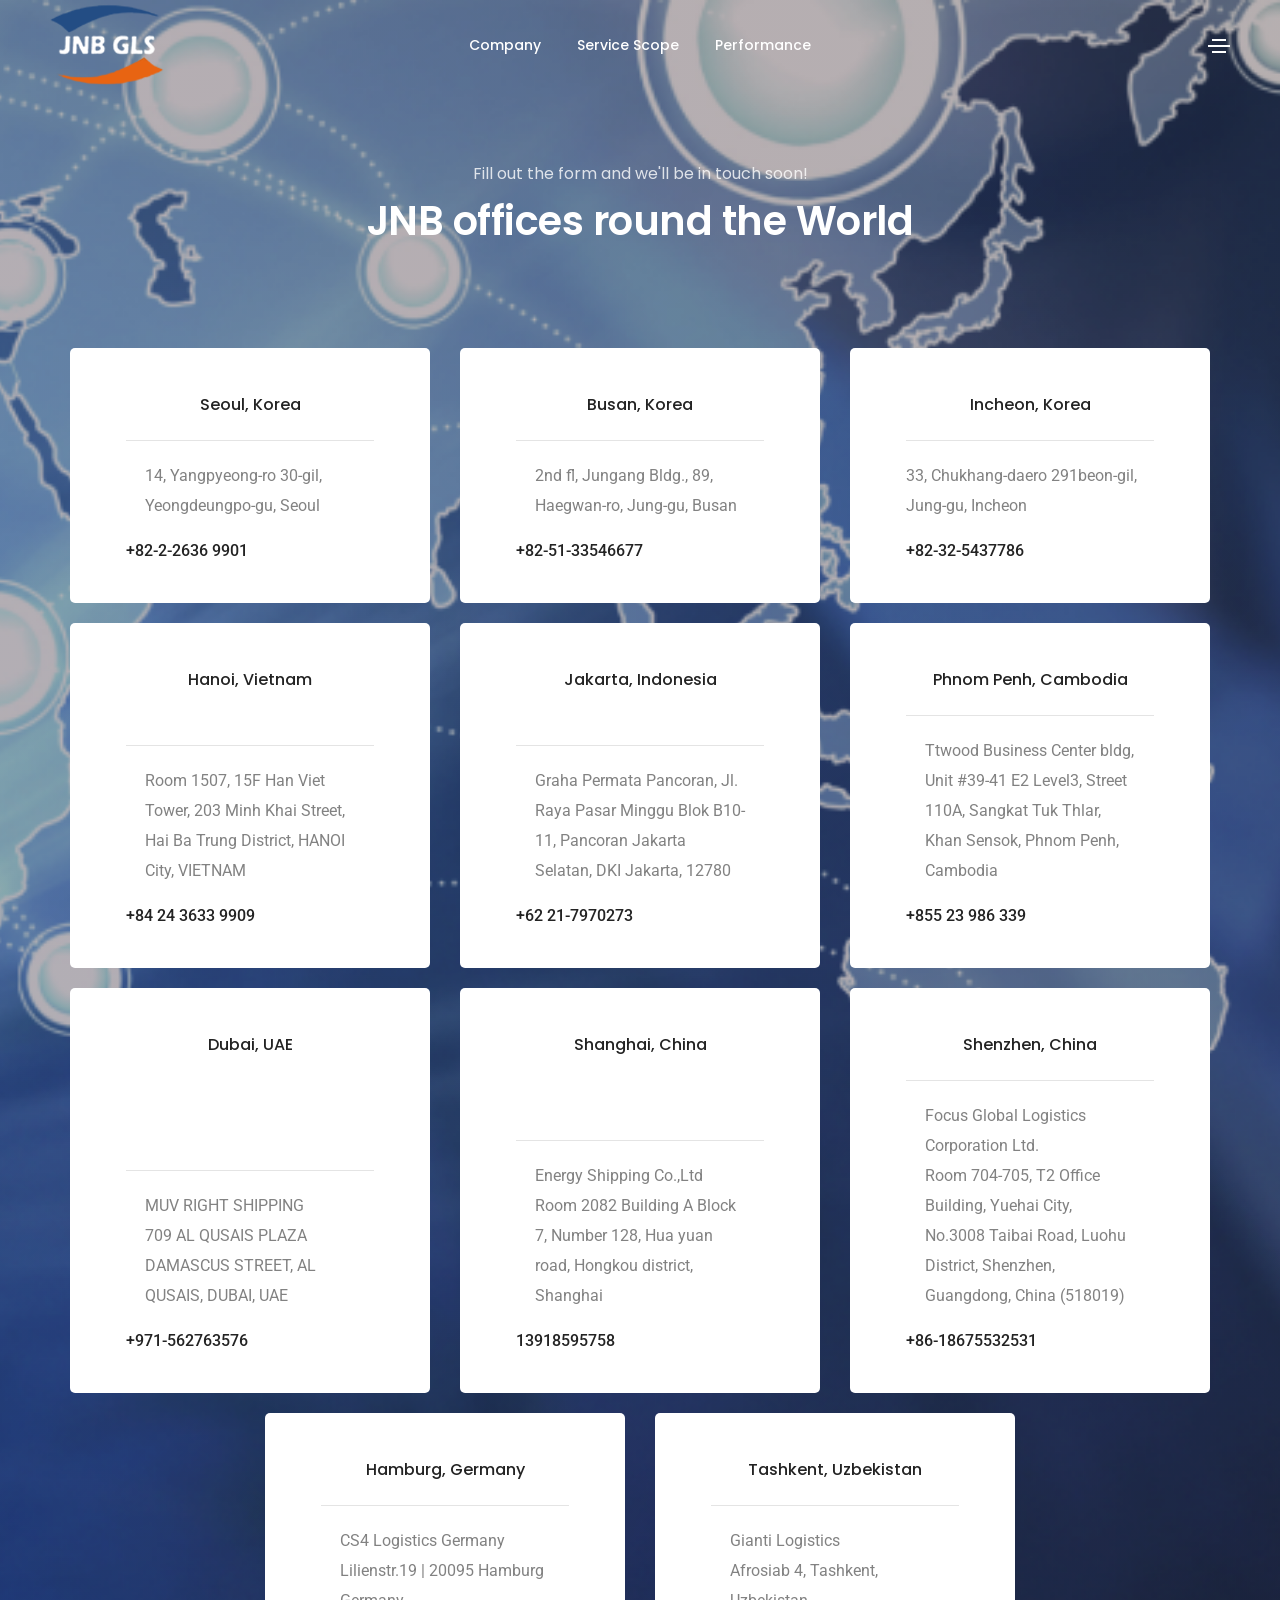
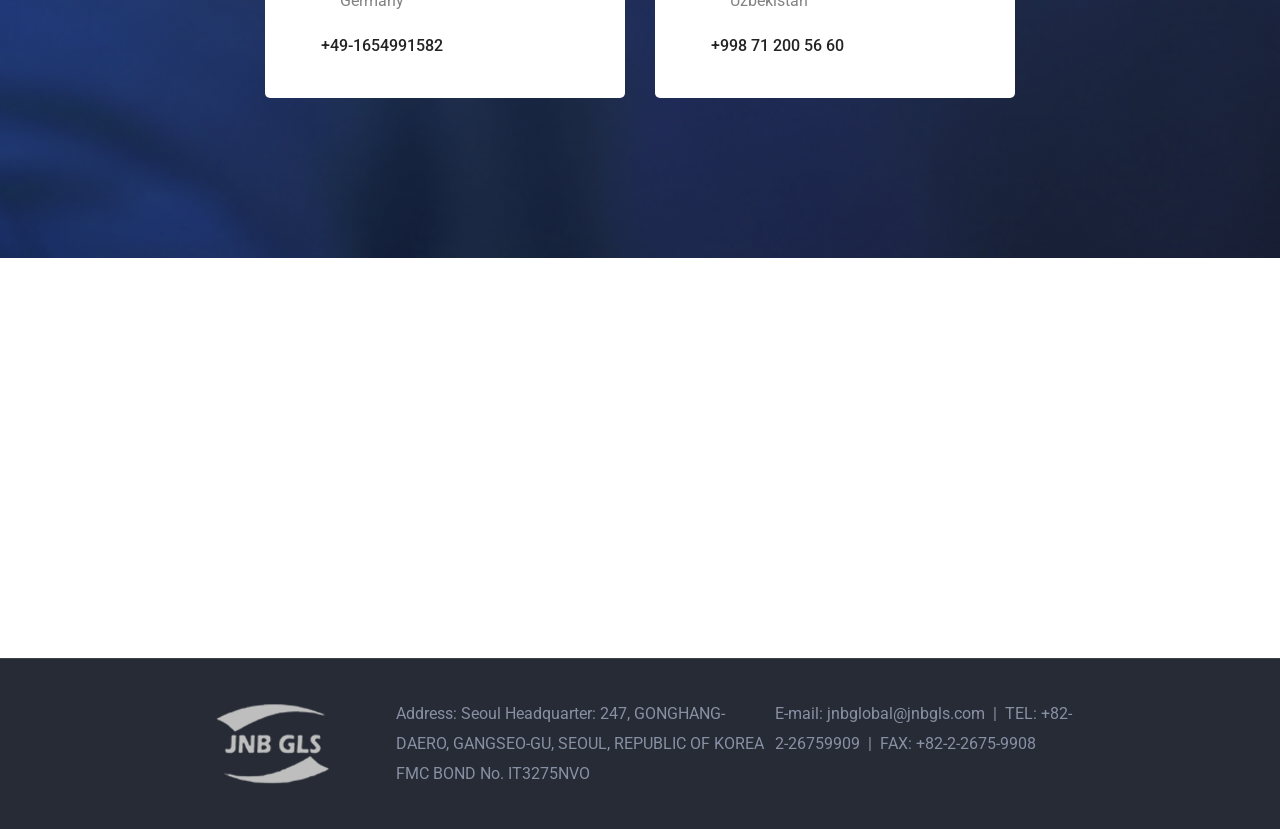
==== intro/network/index.html @ 0826f9d1 "Initial static site - JSP to HTML conversion" ====
<!DOCTYPE html>
<html lang="en">
<head>
<meta charset="utf-8" />
<meta http-equiv="X-UA-Compatible" content="IE=edge">
<meta name="viewport" content="width=device-width,initial-scale=1.0" />
<meta name="description" content="JNB Logistics global network - offices in Korea, Vietnam, Indonesia, Cambodia, UAE, China, Germany, Uzbekistan." />
<title>Network | JNB Logistics</title>
<link rel="stylesheet" type="text/css" href="/template/css/font-icons.min.css">
<link rel="stylesheet" type="text/css" href="/template/css/theme-vendors.min.css">
<link rel="stylesheet" type="text/css" href="/template/css/style.css">
<link rel="stylesheet" type="text/css" href="/template/css/responsive.css">
<link rel="stylesheet" href="https://fonts.googleapis.com/css2?family=Material+Symbols+Outlined:opsz,wght,FILL,GRAD@20..48,100..700,0..1,-50..200">
<link rel="stylesheet" type="text/css" href="/css/custom.css">
<style>
/* 같은 행 카드 높이 통일 */
.fancy-box-item { display:flex !important; flex-direction:column; }
.fancy-box-item .feature-box { flex:1; display:flex !important; flex-direction:column; }
.fancy-box-item .feature-box p { flex:1; }
</style>
</head>
<body data-mobile-nav-style="classic">

<!-- ===== HEADER ===== -->
<header id="header">
    <nav class="navbar navbar-expand-lg navbar-dark bg-transparent header-light fixed-top navbar-boxed header-reverse-scroll">
        <div class="container-fluid nav-header-container">
            <div class="col-auto col-sm-6 col-lg-2 me-auto ps-lg-0">
                <a class="navbar-brand" href="/">
                    <img src="/template/images/header_logo.png" class="default-logo" alt="JNB Logistics">
                    <img src="/template/images/header_logo.png" class="alt-logo" alt="JNB Logistics">
                    <img src="/template/images/header_logo.png" class="mobile-logo" alt="JNB Logistics">
                </a>
            </div>
            <div class="col-auto col-lg-8 menu-order px-lg-0">
                <button class="navbar-toggler float-end" type="button" data-bs-toggle="collapse" data-bs-target="#navbarNav" aria-controls="navbarNav" aria-label="Toggle navigation">
                    <span class="navbar-toggler-line"></span>
                    <span class="navbar-toggler-line"></span>
                    <span class="navbar-toggler-line"></span>
                    <span class="navbar-toggler-line"></span>
                </button>
                <div class="collapse navbar-collapse justify-content-center" id="navbarNav">
                    <ul class="navbar-nav alt-font">
                        <li class="nav-item dropdown simple-dropdown">
                            <a href="/intro/" class="nav-link">Company</a>
                            <i class="fa fa-angle-down dropdown-toggle" data-bs-toggle="dropdown" aria-hidden="true"></i>
                            <ul class="dropdown-menu border-radius-25px" role="menu">
                                <li class="dropdown"><a href="/intro/">About us<i class="fas fa-angle-right dropdown-toggle"></i></a></li>
                                <li class="dropdown"><a href="/intro/network/">Network<i class="fas fa-angle-right dropdown-toggle"></i></a></li>
                            </ul>
                        </li>
                        <li class="nav-item dropdown simple-dropdown">
                            <a href="/service/" class="nav-link">Service Scope</a>
                        </li>
                        <li class="nav-item dropdown simple-dropdown">
                            <a href="/performance/" class="nav-link">Performance</a>
                        </li>
                    </ul>
                </div>
            </div>
            <div class="col-auto col-lg-2 text-end pe-0 font-size-0">
                <div class="header-push-button d-none d-lg-inline-block hidden-xs">
                    <a href="javascript:void(0);" class="push-button"><span></span><span></span><span></span><span></span></a>
                </div>
            </div>
        </div>
    </nav>
</header>
<!-- ===== END HEADER ===== -->

<!-- start section -->
<section class="bg-extra-dark-gray fancy-box-background big-section cover-background" style="background:url('/img/sub_visual_회사소개.png') no-repeat center center;">
    <div class="opacity-very-light opacity-0-half z-index-minus-1 bg-gradient-sky-blue-pink"></div>
    <div class="container">
        <div class="row justify-content-center">
            <div class="col-12 col-lg-7 col-md-9 text-center margin-5-half-rem-bottom sm-margin-3-half-rem-bottom">
                <span class="alt-font text-extra-medium text-white opacity-8 margin-10px-bottom d-block">Fill out the form and we'll be in touch soon!</span>
                <h4 class="alt-font text-white font-weight-600">JNB offices round the World</h4>
            </div>
        </div>
        <div class="row align-items-stretch justify-content-center">

            <!-- Seoul -->
            <div class="col-12 col-lg-4 col-md-6 col-sm-8 fancy-box-item md-margin-30px-bottom xs-margin-15px-bottom">
                <div class="feature-box feature-box-left-icon-middle padding-4-rem-lr padding-3-rem-tb bg-white border-radius-5px overflow-hidden lg-padding-3-rem-lr">
                    <div class="feature-box-content">
                        <span class="alt-font d-block font-weight-500 text-extra-dark-gray">Seoul, Korea</span>
                    </div>
                    <div class="bg-medium-gray margin-20px-tb w-100 h-1px"></div>
                    <p class="margin-10px-bottom w-85 lg-w-100 sm-w-75 xs-w-85">14, Yangpyeong-ro 30-gil, Yeongdeungpo-gu, Seoul</p>
                    <span class="d-block font-weight-500 margin-10px-top text-extra-dark-gray line-height-20px w-100">+82-2-2636 9901</span>
                </div>
            </div>

            <!-- Busan -->
            <div class="col-12 col-lg-4 col-md-6 col-sm-8 fancy-box-item md-margin-30px-bottom xs-margin-15px-bottom">
                <div class="feature-box feature-box-left-icon-middle padding-4-rem-lr padding-3-rem-tb bg-white border-radius-5px overflow-hidden lg-padding-3-rem-lr">
                    <div class="feature-box-content">
                        <span class="alt-font d-block font-weight-500 text-extra-dark-gray">Busan, Korea</span>
                    </div>
                    <div class="bg-medium-gray margin-20px-tb w-100 h-1px"></div>
                    <p class="margin-10px-bottom w-85 lg-w-100 sm-w-75 xs-w-85">2nd fl, Jungang Bldg., 89, Haegwan-ro, Jung-gu, Busan</p>
                    <span class="d-block font-weight-500 margin-10px-top text-extra-dark-gray line-height-20px w-100">+82-51-33546677</span>
                </div>
            </div>

            <!-- Incheon -->
            <div class="col-12 col-lg-4 col-md-6 col-sm-8 fancy-box-item md-margin-30px-bottom xs-margin-15px-bottom">
                <div class="feature-box feature-box-left-icon-middle padding-4-rem-lr padding-3-rem-tb bg-white border-radius-5px overflow-hidden lg-padding-3-rem-lr">
                    <div class="feature-box-content">
                        <span class="alt-font d-block font-weight-500 text-extra-dark-gray">Incheon, Korea</span>
                    </div>
                    <div class="bg-medium-gray margin-20px-tb w-100 h-1px"></div>
                    <p class="margin-10px-bottom w-100 lg-w-100 sm-w-75 xs-w-85">33, Chukhang-daero 291beon-gil, Jung-gu, Incheon</p>
                    <span class="d-block font-weight-500 margin-10px-top text-extra-dark-gray line-height-20px w-100">+82-32-5437786</span>
                </div>
            </div>

            <!-- Hanoi -->
            <div class="col-12 col-lg-4 col-md-6 col-sm-8 fancy-box-item md-margin-30px-bottom xs-margin-15px-bottom">
                <div class="feature-box feature-box-left-icon-middle padding-4-rem-lr padding-3-rem-tb bg-white border-radius-5px overflow-hidden lg-padding-3-rem-lr margin-20px-top">
                    <div class="feature-box-content">
                        <span class="alt-font d-block font-weight-500 text-extra-dark-gray">Hanoi, Vietnam</span>
                    </div>
                    <div class="bg-medium-gray margin-20px-tb w-100 h-1px"></div>
                    <p class="margin-10px-bottom w-85 lg-w-100 sm-w-75 xs-w-85">Room 1507, 15F Han Viet Tower, 203 Minh Khai Street, Hai Ba Trung District, HANOI City, VIETNAM</p>
                    <span class="d-block font-weight-500 margin-10px-top text-extra-dark-gray line-height-20px w-100">+84 24 3633 9909</span>
                </div>
            </div>

            <!-- Jakarta -->
            <div class="col-12 col-lg-4 col-md-6 col-sm-8 fancy-box-item md-margin-30px-bottom xs-margin-15px-bottom">
                <div class="feature-box feature-box-left-icon-middle padding-4-rem-lr padding-3-rem-tb bg-white border-radius-5px overflow-hidden lg-padding-3-rem-lr margin-20px-top">
                    <div class="feature-box-content">
                        <span class="alt-font d-block font-weight-500 text-extra-dark-gray">Jakarta, Indonesia</span>
                    </div>
                    <div class="bg-medium-gray margin-20px-tb w-100 h-1px"></div>
                    <p class="margin-10px-bottom w-85 lg-w-100 sm-w-75 xs-w-85">Graha Permata Pancoran, Jl. Raya Pasar Minggu Blok B10-11, Pancoran Jakarta Selatan, DKI Jakarta, 12780</p>
                    <span class="d-block font-weight-500 margin-10px-top text-extra-dark-gray line-height-20px w-100">+62 21-7970273</span>
                </div>
            </div>

            <!-- Phnom Penh -->
            <div class="col-12 col-lg-4 col-md-6 col-sm-8 fancy-box-item md-margin-30px-bottom xs-margin-15px-bottom">
                <div class="feature-box feature-box-left-icon-middle padding-4-rem-lr padding-3-rem-tb bg-white border-radius-5px overflow-hidden lg-padding-3-rem-lr margin-20px-top">
                    <div class="feature-box-content">
                        <span class="alt-font d-block font-weight-500 text-extra-dark-gray">Phnom Penh, Cambodia</span>
                    </div>
                    <div class="bg-medium-gray margin-20px-tb w-100 h-1px"></div>
                    <p class="margin-10px-bottom w-85 lg-w-100 sm-w-75 xs-w-85">Ttwood Business Center bldg, Unit #39-41 E2 Level3, Street 110A, Sangkat Tuk Thlar, Khan Sensok, Phnom Penh, Cambodia</p>
                    <span class="d-block font-weight-500 margin-10px-top text-extra-dark-gray line-height-20px w-100">+855 23 986 339</span>
                </div>
            </div>

            <!-- Dubai -->
            <div class="col-12 col-lg-4 col-md-6 col-sm-8 fancy-box-item md-margin-30px-bottom xs-margin-15px-bottom">
                <div class="feature-box feature-box-left-icon-middle padding-4-rem-lr padding-3-rem-tb bg-white border-radius-5px overflow-hidden lg-padding-3-rem-lr margin-20px-top">
                    <div class="feature-box-content">
                        <span class="alt-font d-block font-weight-500 text-extra-dark-gray">Dubai, UAE</span>
                    </div>
                    <div class="bg-medium-gray margin-20px-tb w-100 h-1px"></div>
                    <p class="margin-10px-bottom w-85 lg-w-100 sm-w-75 xs-w-85">MUV RIGHT SHIPPING<br>709 AL QUSAIS PLAZA DAMASCUS STREET, AL QUSAIS, DUBAI, UAE</p>
                    <span class="d-block font-weight-500 margin-10px-top text-extra-dark-gray line-height-20px w-100">+971-562763576</span>
                </div>
            </div>

            <!-- Shanghai -->
            <div class="col-12 col-lg-4 col-md-6 col-sm-8 fancy-box-item md-margin-30px-bottom xs-margin-15px-bottom">
                <div class="feature-box feature-box-left-icon-middle padding-4-rem-lr padding-3-rem-tb bg-white border-radius-5px overflow-hidden lg-padding-3-rem-lr margin-20px-top">
                    <div class="feature-box-content">
                        <span class="alt-font d-block font-weight-500 text-extra-dark-gray">Shanghai, China</span>
                    </div>
                    <div class="bg-medium-gray margin-20px-tb w-100 h-1px"></div>
                    <p class="margin-10px-bottom w-85 lg-w-100 sm-w-75 xs-w-85">Energy Shipping Co.,Ltd<br>Room 2082 Building A Block 7, Number 128, Hua yuan road, Hongkou district, Shanghai</p>
                    <span class="d-block font-weight-500 margin-10px-top text-extra-dark-gray line-height-20px w-100">13918595758</span>
                </div>
            </div>

            <!-- Shenzhen -->
            <div class="col-12 col-lg-4 col-md-6 col-sm-8 fancy-box-item md-margin-30px-bottom xs-margin-15px-bottom">
                <div class="feature-box feature-box-left-icon-middle padding-4-rem-lr padding-3-rem-tb bg-white border-radius-5px overflow-hidden lg-padding-3-rem-lr margin-20px-top">
                    <div class="feature-box-content">
                        <span class="alt-font d-block font-weight-500 text-extra-dark-gray">Shenzhen, China</span>
                    </div>
                    <div class="bg-medium-gray margin-20px-tb w-100 h-1px"></div>
                    <p class="margin-10px-bottom w-85 lg-w-100 sm-w-75 xs-w-85">Focus Global Logistics Corporation Ltd.<br>Room 704-705, T2 Office Building, Yuehai City, No.3008 Taibai Road, Luohu District, Shenzhen, Guangdong, China (518019)</p>
                    <span class="d-block font-weight-500 margin-10px-top text-extra-dark-gray line-height-20px w-100">+86-18675532531</span>
                </div>
            </div>

            <!-- Hamburg -->
            <div class="col-12 col-lg-4 col-md-6 col-sm-8 fancy-box-item md-margin-30px-bottom xs-margin-15px-bottom">
                <div class="feature-box feature-box-left-icon-middle padding-4-rem-lr padding-3-rem-tb bg-white border-radius-5px overflow-hidden lg-padding-3-rem-lr margin-20px-top">
                    <div class="feature-box-content">
                        <span class="alt-font d-block font-weight-500 text-extra-dark-gray">Hamburg, Germany</span>
                    </div>
                    <div class="bg-medium-gray margin-20px-tb w-100 h-1px"></div>
                    <p class="margin-10px-bottom w-85 lg-w-100 sm-w-75 xs-w-85">CS4 Logistics Germany<br>Lilienstr.19 | 20095 Hamburg Germany</p>
                    <span class="d-block font-weight-500 margin-10px-top text-extra-dark-gray line-height-20px w-100">+49-1654991582</span>
                </div>
            </div>

            <!-- Tashkent -->
            <div class="col-12 col-lg-4 col-md-6 col-sm-8 fancy-box-item md-margin-30px-bottom xs-margin-15px-bottom">
                <div class="feature-box feature-box-left-icon-middle padding-4-rem-lr padding-3-rem-tb bg-white border-radius-5px overflow-hidden lg-padding-3-rem-lr margin-20px-top">
                    <div class="feature-box-content">
                        <span class="alt-font d-block font-weight-500 text-extra-dark-gray">Tashkent, Uzbekistan</span>
                    </div>
                    <div class="bg-medium-gray margin-20px-tb w-100 h-1px"></div>
                    <p class="margin-10px-bottom w-85 lg-w-100 sm-w-75 xs-w-85">Gianti Logistics<br>Afrosiab 4, Tashkent, Uzbekistan</p>
                    <span class="d-block font-weight-500 margin-10px-top text-extra-dark-gray line-height-20px w-100">+998 71 200 56 60</span>
                </div>
            </div>

        </div>
    </div>
</section>

<!-- Google Map -->
<section class="p-0">
    <div class="container-fluid">
        <div class="row">
            <div class="col p-0" style="height:400px;">
                <iframe style="width:100%;height:400px;border:0;" class="filter-grayscale-100"
                    src="https://www.google.com/maps/embed?pb=!1m18!1m12!1m3!1d3163.5930253919537!2d126.88679651196908!3d37.541089771928604!2m3!1f0!2f0!3f0!3m2!1i1024!2i768!4f13.1!3m3!1m2!1s0x357c9eb87ef036e5%3A0x18a21b36ed2da1e9!2z7ISc7Jq47Yq567OE7IucIOyYgeuTse2PrOq1rCDslpHtj4nroZwzMOq4uCAxNA!5e0!3m2!1sko!2skr!4v1669696237605!5m2!1sko!2skr">
                </iframe>
            </div>
        </div>
    </div>
</section>

<!-- ===== FOOTER ===== -->
<footer class="footer-dark bg-slate-blue footer">
    <div class="footer-bottom padding-40px-tb border-top border-color-white-transparent">
        <div class="container">
            <div class="row align-items-center">
                <div class="col-12 col-md-2 text-center text-md-start sm-margin-20px-bottom">
                    <a href="/" class="footer-logo"><img src="/template/images/footer_logo.png" alt="JNB Logistics"></a>
                </div>
                <div class="col-12 col-md-7 text-center last-paragraph-no-margin sm-margin-20px-bottom no_padd">
                    <p>Address: Seoul Headquarter: 247, GONGHANG-DAERO, GANGSEO-GU, SEOUL, REPUBLIC OF KOREA<br>FMC BOND No. IT3275NVO</p>
                    <p>E-mail: jnbglobal@jnbgls.com&nbsp;&nbsp;|&nbsp;&nbsp;TEL: +82-2-26759909&nbsp;&nbsp;|&nbsp;&nbsp;FAX: +82-2-2675-9908</p>
                </div>
            </div>
        </div>
    </div>
</footer>
<a class="scroll-top-arrow" href="javascript:void(0);"><i class="feather icon-feather-arrow-up"></i></a>

<script src="/template/js/jquery.min.js"></script>
<script src="/template/js/theme-vendors.min.js"></script>
<script src="/template/js/main.js"></script>
<script async src="https://www.googletagmanager.com/gtag/js?id=G-93NGDNYKNY"></script>
<script>
    window.dataLayer=window.dataLayer||[];
    function gtag(){dataLayer.push(arguments);}
    gtag('js',new Date()); gtag('config','G-93NGDNYKNY');
</script>
</body>
</html>
---- template/css/font-icons.min.css ----
/*
Font awesome
Version: 5.15.4 
Plugin URI: https://fontawesome.com
License: License - https://fontawesome.com/license/free (Icons: CC BY 4.0, Fonts: SIL OFL 1.1, Code: MIT License)
*/
.fa,.fab,.fad,.fal,.far,.fas{-moz-osx-font-smoothing:grayscale;-webkit-font-smoothing:antialiased;display:inline-block;font-style:normal;font-variant:normal;text-rendering:auto;line-height:1}.fa-lg{font-size:1.33333em;line-height:.75em;vertical-align:-.0667em}.fa-xs{font-size:.75em}.fa-sm{font-size:.875em}.fa-1x{font-size:1em}.fa-2x{font-size:2em}.fa-3x{font-size:3em}.fa-4x{font-size:4em}.fa-5x{font-size:5em}.fa-6x{font-size:6em}.fa-7x{font-size:7em}.fa-8x{font-size:8em}.fa-9x{font-size:9em}.fa-10x{font-size:10em}.fa-fw{text-align:center;width:1.25em}.fa-ul{list-style-type:none;margin-left:2.5em;padding-left:0}.fa-ul>li{position:relative}.fa-li{left:-2em;position:absolute;text-align:center;width:2em;line-height:inherit}.fa-border{border:.08em solid #eee;border-radius:.1em;padding:.2em .25em .15em}.fa-pull-left{float:left}.fa-pull-right{float:right}.fa.fa-pull-left,.fab.fa-pull-left,.fal.fa-pull-left,.far.fa-pull-left,.fas.fa-pull-left{margin-right:.3em}.fa.fa-pull-right,.fab.fa-pull-right,.fal.fa-pull-right,.far.fa-pull-right,.fas.fa-pull-right{margin-left:.3em}.fa-spin{-webkit-animation:fa-spin 2s linear infinite;animation:fa-spin 2s linear infinite}.fa-pulse{-webkit-animation:fa-spin 1s steps(8) infinite;animation:fa-spin 1s steps(8) infinite}@-webkit-keyframes fa-spin{0%{-webkit-transform:rotate(0deg);transform:rotate(0deg)}to{-webkit-transform:rotate(1turn);transform:rotate(1turn)}}@keyframes fa-spin{0%{-webkit-transform:rotate(0deg);transform:rotate(0deg)}to{-webkit-transform:rotate(1turn);transform:rotate(1turn)}}.fa-rotate-90{-ms-filter:"progid:DXImageTransform.Microsoft.BasicImage(rotation=1)";-webkit-transform:rotate(90deg);transform:rotate(90deg)}.fa-rotate-180{-ms-filter:"progid:DXImageTransform.Microsoft.BasicImage(rotation=2)";-webkit-transform:rotate(180deg);transform:rotate(180deg)}.fa-rotate-270{-ms-filter:"progid:DXImageTransform.Microsoft.BasicImage(rotation=3)";-webkit-transform:rotate(270deg);transform:rotate(270deg)}.fa-flip-horizontal{-ms-filter:"progid:DXImageTransform.Microsoft.BasicImage(rotation=0, mirror=1)";-webkit-transform:scaleX(-1);transform:scaleX(-1)}.fa-flip-vertical{-webkit-transform:scaleY(-1);transform:scaleY(-1)}.fa-flip-both,.fa-flip-horizontal.fa-flip-vertical,.fa-flip-vertical{-ms-filter:"progid:DXImageTransform.Microsoft.BasicImage(rotation=2, mirror=1)"}.fa-flip-both,.fa-flip-horizontal.fa-flip-vertical{-webkit-transform:scale(-1);transform:scale(-1)}:root .fa-flip-both,:root .fa-flip-horizontal,:root .fa-flip-vertical,:root .fa-rotate-90,:root .fa-rotate-180,:root .fa-rotate-270{-webkit-filter:none;filter:none}.fa-stack{display:inline-block;height:2em;line-height:2em;position:relative;vertical-align:middle;width:2.5em}.fa-stack-1x,.fa-stack-2x{left:0;position:absolute;text-align:center;width:100%}.fa-stack-1x{line-height:inherit}.fa-stack-2x{font-size:2em}.fa-inverse{color:#fff}.fa-500px:before{content:"\f26e"}.fa-accessible-icon:before{content:"\f368"}.fa-accusoft:before{content:"\f369"}.fa-acquisitions-incorporated:before{content:"\f6af"}.fa-ad:before{content:"\f641"}.fa-address-book:before{content:"\f2b9"}.fa-address-card:before{content:"\f2bb"}.fa-adjust:before{content:"\f042"}.fa-adn:before{content:"\f170"}.fa-adversal:before{content:"\f36a"}.fa-affiliatetheme:before{content:"\f36b"}.fa-air-freshener:before{content:"\f5d0"}.fa-airbnb:before{content:"\f834"}.fa-algolia:before{content:"\f36c"}.fa-align-center:before{content:"\f037"}.fa-align-justify:before{content:"\f039"}.fa-align-left:before{content:"\f036"}.fa-align-right:before{content:"\f038"}.fa-alipay:before{content:"\f642"}.fa-allergies:before{content:"\f461"}.fa-amazon:before{content:"\f270"}.fa-amazon-pay:before{content:"\f42c"}.fa-ambulance:before{content:"\f0f9"}.fa-american-sign-language-interpreting:before{content:"\f2a3"}.fa-amilia:before{content:"\f36d"}.fa-anchor:before{content:"\f13d"}.fa-android:before{content:"\f17b"}.fa-angellist:before{content:"\f209"}.fa-angle-double-down:before{content:"\f103"}.fa-angle-double-left:before{content:"\f100"}.fa-angle-double-right:before{content:"\f101"}.fa-angle-double-up:before{content:"\f102"}.fa-angle-down:before{content:"\f107"}.fa-angle-left:before{content:"\f104"}.fa-angle-right:before{content:"\f105"}.fa-angle-up:before{content:"\f106"}.fa-angry:before{content:"\f556"}.fa-angrycreative:before{content:"\f36e"}.fa-angular:before{content:"\f420"}.fa-ankh:before{content:"\f644"}.fa-app-store:before{content:"\f36f"}.fa-app-store-ios:before{content:"\f370"}.fa-apper:before{content:"\f371"}.fa-apple:before{content:"\f179"}.fa-apple-alt:before{content:"\f5d1"}.fa-apple-pay:before{content:"\f415"}.fa-archive:before{content:"\f187"}.fa-archway:before{content:"\f557"}.fa-arrow-alt-circle-down:before{content:"\f358"}.fa-arrow-alt-circle-left:before{content:"\f359"}.fa-arrow-alt-circle-right:before{content:"\f35a"}.fa-arrow-alt-circle-up:before{content:"\f35b"}.fa-arrow-circle-down:before{content:"\f0ab"}.fa-arrow-circle-left:before{content:"\f0a8"}.fa-arrow-circle-right:before{content:"\f0a9"}.fa-arrow-circle-up:before{content:"\f0aa"}.fa-arrow-down:before{content:"\f063"}.fa-arrow-left:before{content:"\f060"}.fa-arrow-right:before{content:"\f061"}.fa-arrow-up:before{content:"\f062"}.fa-arrows-alt:before{content:"\f0b2"}.fa-arrows-alt-h:before{content:"\f337"}.fa-arrows-alt-v:before{content:"\f338"}.fa-artstation:before{content:"\f77a"}.fa-assistive-listening-systems:before{content:"\f2a2"}.fa-asterisk:before{content:"\f069"}.fa-asymmetrik:before{content:"\f372"}.fa-at:before{content:"\f1fa"}.fa-atlas:before{content:"\f558"}.fa-atlassian:before{content:"\f77b"}.fa-atom:before{content:"\f5d2"}.fa-audible:before{content:"\f373"}.fa-audio-description:before{content:"\f29e"}.fa-autoprefixer:before{content:"\f41c"}.fa-avianex:before{content:"\f374"}.fa-aviato:before{content:"\f421"}.fa-award:before{content:"\f559"}.fa-aws:before{content:"\f375"}.fa-baby:before{content:"\f77c"}.fa-baby-carriage:before{content:"\f77d"}.fa-backspace:before{content:"\f55a"}.fa-backward:before{content:"\f04a"}.fa-bacon:before{content:"\f7e5"}.fa-bacteria:before{content:"\e059"}.fa-bacterium:before{content:"\e05a"}.fa-bahai:before{content:"\f666"}.fa-balance-scale:before{content:"\f24e"}.fa-balance-scale-left:before{content:"\f515"}.fa-balance-scale-right:before{content:"\f516"}.fa-ban:before{content:"\f05e"}.fa-band-aid:before{content:"\f462"}.fa-bandcamp:before{content:"\f2d5"}.fa-barcode:before{content:"\f02a"}.fa-bars:before{content:"\f0c9"}.fa-baseball-ball:before{content:"\f433"}.fa-basketball-ball:before{content:"\f434"}.fa-bath:before{content:"\f2cd"}.fa-battery-empty:before{content:"\f244"}.fa-battery-full:before{content:"\f240"}.fa-battery-half:before{content:"\f242"}.fa-battery-quarter:before{content:"\f243"}.fa-battery-three-quarters:before{content:"\f241"}.fa-battle-net:before{content:"\f835"}.fa-bed:before{content:"\f236"}.fa-beer:before{content:"\f0fc"}.fa-behance:before{content:"\f1b4"}.fa-behance-square:before{content:"\f1b5"}.fa-bell:before{content:"\f0f3"}.fa-bell-slash:before{content:"\f1f6"}.fa-bezier-curve:before{content:"\f55b"}.fa-bible:before{content:"\f647"}.fa-bicycle:before{content:"\f206"}.fa-biking:before{content:"\f84a"}.fa-bimobject:before{content:"\f378"}.fa-binoculars:before{content:"\f1e5"}.fa-biohazard:before{content:"\f780"}.fa-birthday-cake:before{content:"\f1fd"}.fa-bitbucket:before{content:"\f171"}.fa-bitcoin:before{content:"\f379"}.fa-bity:before{content:"\f37a"}.fa-black-tie:before{content:"\f27e"}.fa-blackberry:before{content:"\f37b"}.fa-blender:before{content:"\f517"}.fa-blender-phone:before{content:"\f6b6"}.fa-blind:before{content:"\f29d"}.fa-blog:before{content:"\f781"}.fa-blogger:before{content:"\f37c"}.fa-blogger-b:before{content:"\f37d"}.fa-bluetooth:before{content:"\f293"}.fa-bluetooth-b:before{content:"\f294"}.fa-bold:before{content:"\f032"}.fa-bolt:before{content:"\f0e7"}.fa-bomb:before{content:"\f1e2"}.fa-bone:before{content:"\f5d7"}.fa-bong:before{content:"\f55c"}.fa-book:before{content:"\f02d"}.fa-book-dead:before{content:"\f6b7"}.fa-book-medical:before{content:"\f7e6"}.fa-book-open:before{content:"\f518"}.fa-book-reader:before{content:"\f5da"}.fa-bookmark:before{content:"\f02e"}.fa-bootstrap:before{content:"\f836"}.fa-border-all:before{content:"\f84c"}.fa-border-none:before{content:"\f850"}.fa-border-style:before{content:"\f853"}.fa-bowling-ball:before{content:"\f436"}.fa-box:before{content:"\f466"}.fa-box-open:before{content:"\f49e"}.fa-box-tissue:before{content:"\e05b"}.fa-boxes:before{content:"\f468"}.fa-braille:before{content:"\f2a1"}.fa-brain:before{content:"\f5dc"}.fa-bread-slice:before{content:"\f7ec"}.fa-briefcase:before{content:"\f0b1"}.fa-briefcase-medical:before{content:"\f469"}.fa-broadcast-tower:before{content:"\f519"}.fa-broom:before{content:"\f51a"}.fa-brush:before{content:"\f55d"}.fa-btc:before{content:"\f15a"}.fa-buffer:before{content:"\f837"}.fa-bug:before{content:"\f188"}.fa-building:before{content:"\f1ad"}.fa-bullhorn:before{content:"\f0a1"}.fa-bullseye:before{content:"\f140"}.fa-burn:before{content:"\f46a"}.fa-buromobelexperte:before{content:"\f37f"}.fa-bus:before{content:"\f207"}.fa-bus-alt:before{content:"\f55e"}.fa-business-time:before{content:"\f64a"}.fa-buy-n-large:before{content:"\f8a6"}.fa-buysellads:before{content:"\f20d"}.fa-calculator:before{content:"\f1ec"}.fa-calendar:before{content:"\f133"}.fa-calendar-alt:before{content:"\f073"}.fa-calendar-check:before{content:"\f274"}.fa-calendar-day:before{content:"\f783"}.fa-calendar-minus:before{content:"\f272"}.fa-calendar-plus:before{content:"\f271"}.fa-calendar-times:before{content:"\f273"}.fa-calendar-week:before{content:"\f784"}.fa-camera:before{content:"\f030"}.fa-camera-retro:before{content:"\f083"}.fa-campground:before{content:"\f6bb"}.fa-canadian-maple-leaf:before{content:"\f785"}.fa-candy-cane:before{content:"\f786"}.fa-cannabis:before{content:"\f55f"}.fa-capsules:before{content:"\f46b"}.fa-car:before{content:"\f1b9"}.fa-car-alt:before{content:"\f5de"}.fa-car-battery:before{content:"\f5df"}.fa-car-crash:before{content:"\f5e1"}.fa-car-side:before{content:"\f5e4"}.fa-caravan:before{content:"\f8ff"}.fa-caret-down:before{content:"\f0d7"}.fa-caret-left:before{content:"\f0d9"}.fa-caret-right:before{content:"\f0da"}.fa-caret-square-down:before{content:"\f150"}.fa-caret-square-left:before{content:"\f191"}.fa-caret-square-right:before{content:"\f152"}.fa-caret-square-up:before{content:"\f151"}.fa-caret-up:before{content:"\f0d8"}.fa-carrot:before{content:"\f787"}.fa-cart-arrow-down:before{content:"\f218"}.fa-cart-plus:before{content:"\f217"}.fa-cash-register:before{content:"\f788"}.fa-cat:before{content:"\f6be"}.fa-cc-amazon-pay:before{content:"\f42d"}.fa-cc-amex:before{content:"\f1f3"}.fa-cc-apple-pay:before{content:"\f416"}.fa-cc-diners-club:before{content:"\f24c"}.fa-cc-discover:before{content:"\f1f2"}.fa-cc-jcb:before{content:"\f24b"}.fa-cc-mastercard:before{content:"\f1f1"}.fa-cc-paypal:before{content:"\f1f4"}.fa-cc-stripe:before{content:"\f1f5"}.fa-cc-visa:before{content:"\f1f0"}.fa-centercode:before{content:"\f380"}.fa-centos:before{content:"\f789"}.fa-certificate:before{content:"\f0a3"}.fa-chair:before{content:"\f6c0"}.fa-chalkboard:before{content:"\f51b"}.fa-chalkboard-teacher:before{content:"\f51c"}.fa-charging-station:before{content:"\f5e7"}.fa-chart-area:before{content:"\f1fe"}.fa-chart-bar:before{content:"\f080"}.fa-chart-line:before{content:"\f201"}.fa-chart-pie:before{content:"\f200"}.fa-check:before{content:"\f00c"}.fa-check-circle:before{content:"\f058"}.fa-check-double:before{content:"\f560"}.fa-check-square:before{content:"\f14a"}.fa-cheese:before{content:"\f7ef"}.fa-chess:before{content:"\f439"}.fa-chess-bishop:before{content:"\f43a"}.fa-chess-board:before{content:"\f43c"}.fa-chess-king:before{content:"\f43f"}.fa-chess-knight:before{content:"\f441"}.fa-chess-pawn:before{content:"\f443"}.fa-chess-queen:before{content:"\f445"}.fa-chess-rook:before{content:"\f447"}.fa-chevron-circle-down:before{content:"\f13a"}.fa-chevron-circle-left:before{content:"\f137"}.fa-chevron-circle-right:before{content:"\f138"}.fa-chevron-circle-up:before{content:"\f139"}.fa-chevron-down:before{content:"\f078"}.fa-chevron-left:before{content:"\f053"}.fa-chevron-right:before{content:"\f054"}.fa-chevron-up:before{content:"\f077"}.fa-child:before{content:"\f1ae"}.fa-chrome:before{content:"\f268"}.fa-chromecast:before{content:"\f838"}.fa-church:before{content:"\f51d"}.fa-circle:before{content:"\f111"}.fa-circle-notch:before{content:"\f1ce"}.fa-city:before{content:"\f64f"}.fa-clinic-medical:before{content:"\f7f2"}.fa-clipboard:before{content:"\f328"}.fa-clipboard-check:before{content:"\f46c"}.fa-clipboard-list:before{content:"\f46d"}.fa-clock:before{content:"\f017"}.fa-clone:before{content:"\f24d"}.fa-closed-captioning:before{content:"\f20a"}.fa-cloud:before{content:"\f0c2"}.fa-cloud-download-alt:before{content:"\f381"}.fa-cloud-meatball:before{content:"\f73b"}.fa-cloud-moon:before{content:"\f6c3"}.fa-cloud-moon-rain:before{content:"\f73c"}.fa-cloud-rain:before{content:"\f73d"}.fa-cloud-showers-heavy:before{content:"\f740"}.fa-cloud-sun:before{content:"\f6c4"}.fa-cloud-sun-rain:before{content:"\f743"}.fa-cloud-upload-alt:before{content:"\f382"}.fa-cloudflare:before{content:"\e07d"}.fa-cloudscale:before{content:"\f383"}.fa-cloudsmith:before{content:"\f384"}.fa-cloudversify:before{content:"\f385"}.fa-cocktail:before{content:"\f561"}.fa-code:before{content:"\f121"}.fa-code-branch:before{content:"\f126"}.fa-codepen:before{content:"\f1cb"}.fa-codiepie:before{content:"\f284"}.fa-coffee:before{content:"\f0f4"}.fa-cog:before{content:"\f013"}.fa-cogs:before{content:"\f085"}.fa-coins:before{content:"\f51e"}.fa-columns:before{content:"\f0db"}.fa-comment:before{content:"\f075"}.fa-comment-alt:before{content:"\f27a"}.fa-comment-dollar:before{content:"\f651"}.fa-comment-dots:before{content:"\f4ad"}.fa-comment-medical:before{content:"\f7f5"}.fa-comment-slash:before{content:"\f4b3"}.fa-comments:before{content:"\f086"}.fa-comments-dollar:before{content:"\f653"}.fa-compact-disc:before{content:"\f51f"}.fa-compass:before{content:"\f14e"}.fa-compress:before{content:"\f066"}.fa-compress-alt:before{content:"\f422"}.fa-compress-arrows-alt:before{content:"\f78c"}.fa-concierge-bell:before{content:"\f562"}.fa-confluence:before{content:"\f78d"}.fa-connectdevelop:before{content:"\f20e"}.fa-contao:before{content:"\f26d"}.fa-cookie:before{content:"\f563"}.fa-cookie-bite:before{content:"\f564"}.fa-copy:before{content:"\f0c5"}.fa-copyright:before{content:"\f1f9"}.fa-cotton-bureau:before{content:"\f89e"}.fa-couch:before{content:"\f4b8"}.fa-cpanel:before{content:"\f388"}.fa-creative-commons:before{content:"\f25e"}.fa-creative-commons-by:before{content:"\f4e7"}.fa-creative-commons-nc:before{content:"\f4e8"}.fa-creative-commons-nc-eu:before{content:"\f4e9"}.fa-creative-commons-nc-jp:before{content:"\f4ea"}.fa-creative-commons-nd:before{content:"\f4eb"}.fa-creative-commons-pd:before{content:"\f4ec"}.fa-creative-commons-pd-alt:before{content:"\f4ed"}.fa-creative-commons-remix:before{content:"\f4ee"}.fa-creative-commons-sa:before{content:"\f4ef"}.fa-creative-commons-sampling:before{content:"\f4f0"}.fa-creative-commons-sampling-plus:before{content:"\f4f1"}.fa-creative-commons-share:before{content:"\f4f2"}.fa-creative-commons-zero:before{content:"\f4f3"}.fa-credit-card:before{content:"\f09d"}.fa-critical-role:before{content:"\f6c9"}.fa-crop:before{content:"\f125"}.fa-crop-alt:before{content:"\f565"}.fa-cross:before{content:"\f654"}.fa-crosshairs:before{content:"\f05b"}.fa-crow:before{content:"\f520"}.fa-crown:before{content:"\f521"}.fa-crutch:before{content:"\f7f7"}.fa-css3:before{content:"\f13c"}.fa-css3-alt:before{content:"\f38b"}.fa-cube:before{content:"\f1b2"}.fa-cubes:before{content:"\f1b3"}.fa-cut:before{content:"\f0c4"}.fa-cuttlefish:before{content:"\f38c"}.fa-d-and-d:before{content:"\f38d"}.fa-d-and-d-beyond:before{content:"\f6ca"}.fa-dailymotion:before{content:"\e052"}.fa-dashcube:before{content:"\f210"}.fa-database:before{content:"\f1c0"}.fa-deaf:before{content:"\f2a4"}.fa-deezer:before{content:"\e077"}.fa-delicious:before{content:"\f1a5"}.fa-democrat:before{content:"\f747"}.fa-deploydog:before{content:"\f38e"}.fa-deskpro:before{content:"\f38f"}.fa-desktop:before{content:"\f108"}.fa-dev:before{content:"\f6cc"}.fa-deviantart:before{content:"\f1bd"}.fa-dharmachakra:before{content:"\f655"}.fa-dhl:before{content:"\f790"}.fa-diagnoses:before{content:"\f470"}.fa-diaspora:before{content:"\f791"}.fa-dice:before{content:"\f522"}.fa-dice-d20:before{content:"\f6cf"}.fa-dice-d6:before{content:"\f6d1"}.fa-dice-five:before{content:"\f523"}.fa-dice-four:before{content:"\f524"}.fa-dice-one:before{content:"\f525"}.fa-dice-six:before{content:"\f526"}.fa-dice-three:before{content:"\f527"}.fa-dice-two:before{content:"\f528"}.fa-digg:before{content:"\f1a6"}.fa-digital-ocean:before{content:"\f391"}.fa-digital-tachograph:before{content:"\f566"}.fa-directions:before{content:"\f5eb"}.fa-discord:before{content:"\f392"}.fa-discourse:before{content:"\f393"}.fa-disease:before{content:"\f7fa"}.fa-divide:before{content:"\f529"}.fa-dizzy:before{content:"\f567"}.fa-dna:before{content:"\f471"}.fa-dochub:before{content:"\f394"}.fa-docker:before{content:"\f395"}.fa-dog:before{content:"\f6d3"}.fa-dollar-sign:before{content:"\f155"}.fa-dolly:before{content:"\f472"}.fa-dolly-flatbed:before{content:"\f474"}.fa-donate:before{content:"\f4b9"}.fa-door-closed:before{content:"\f52a"}.fa-door-open:before{content:"\f52b"}.fa-dot-circle:before{content:"\f192"}.fa-dove:before{content:"\f4ba"}.fa-download:before{content:"\f019"}.fa-draft2digital:before{content:"\f396"}.fa-drafting-compass:before{content:"\f568"}.fa-dragon:before{content:"\f6d5"}.fa-draw-polygon:before{content:"\f5ee"}.fa-dribbble:before{content:"\f17d"}.fa-dribbble-square:before{content:"\f397"}.fa-dropbox:before{content:"\f16b"}.fa-drum:before{content:"\f569"}.fa-drum-steelpan:before{content:"\f56a"}.fa-drumstick-bite:before{content:"\f6d7"}.fa-drupal:before{content:"\f1a9"}.fa-dumbbell:before{content:"\f44b"}.fa-dumpster:before{content:"\f793"}.fa-dumpster-fire:before{content:"\f794"}.fa-dungeon:before{content:"\f6d9"}.fa-dyalog:before{content:"\f399"}.fa-earlybirds:before{content:"\f39a"}.fa-ebay:before{content:"\f4f4"}.fa-edge:before{content:"\f282"}.fa-edge-legacy:before{content:"\e078"}.fa-edit:before{content:"\f044"}.fa-egg:before{content:"\f7fb"}.fa-eject:before{content:"\f052"}.fa-elementor:before{content:"\f430"}.fa-ellipsis-h:before{content:"\f141"}.fa-ellipsis-v:before{content:"\f142"}.fa-ello:before{content:"\f5f1"}.fa-ember:before{content:"\f423"}.fa-empire:before{content:"\f1d1"}.fa-envelope:before{content:"\f0e0"}.fa-envelope-open:before{content:"\f2b6"}.fa-envelope-open-text:before{content:"\f658"}.fa-envelope-square:before{content:"\f199"}.fa-envira:before{content:"\f299"}.fa-equals:before{content:"\f52c"}.fa-eraser:before{content:"\f12d"}.fa-erlang:before{content:"\f39d"}.fa-ethereum:before{content:"\f42e"}.fa-ethernet:before{content:"\f796"}.fa-etsy:before{content:"\f2d7"}.fa-euro-sign:before{content:"\f153"}.fa-evernote:before{content:"\f839"}.fa-exchange-alt:before{content:"\f362"}.fa-exclamation:before{content:"\f12a"}.fa-exclamation-circle:before{content:"\f06a"}.fa-exclamation-triangle:before{content:"\f071"}.fa-expand:before{content:"\f065"}.fa-expand-alt:before{content:"\f424"}.fa-expand-arrows-alt:before{content:"\f31e"}.fa-expeditedssl:before{content:"\f23e"}.fa-external-link-alt:before{content:"\f35d"}.fa-external-link-square-alt:before{content:"\f360"}.fa-eye:before{content:"\f06e"}.fa-eye-dropper:before{content:"\f1fb"}.fa-eye-slash:before{content:"\f070"}.fa-facebook:before{content:"\f09a"}.fa-facebook-f:before{content:"\f39e"}.fa-facebook-messenger:before{content:"\f39f"}.fa-facebook-square:before{content:"\f082"}.fa-fan:before{content:"\f863"}.fa-fantasy-flight-games:before{content:"\f6dc"}.fa-fast-backward:before{content:"\f049"}.fa-fast-forward:before{content:"\f050"}.fa-faucet:before{content:"\e005"}.fa-fax:before{content:"\f1ac"}.fa-feather:before{content:"\f52d"}.fa-feather-alt:before{content:"\f56b"}.fa-fedex:before{content:"\f797"}.fa-fedora:before{content:"\f798"}.fa-female:before{content:"\f182"}.fa-fighter-jet:before{content:"\f0fb"}.fa-figma:before{content:"\f799"}.fa-file:before{content:"\f15b"}.fa-file-alt:before{content:"\f15c"}.fa-file-archive:before{content:"\f1c6"}.fa-file-audio:before{content:"\f1c7"}.fa-file-code:before{content:"\f1c9"}.fa-file-contract:before{content:"\f56c"}.fa-file-csv:before{content:"\f6dd"}.fa-file-download:before{content:"\f56d"}.fa-file-excel:before{content:"\f1c3"}.fa-file-export:before{content:"\f56e"}.fa-file-image:before{content:"\f1c5"}.fa-file-import:before{content:"\f56f"}.fa-file-invoice:before{content:"\f570"}.fa-file-invoice-dollar:before{content:"\f571"}.fa-file-medical:before{content:"\f477"}.fa-file-medical-alt:before{content:"\f478"}.fa-file-pdf:before{content:"\f1c1"}.fa-file-powerpoint:before{content:"\f1c4"}.fa-file-prescription:before{content:"\f572"}.fa-file-signature:before{content:"\f573"}.fa-file-upload:before{content:"\f574"}.fa-file-video:before{content:"\f1c8"}.fa-file-word:before{content:"\f1c2"}.fa-fill:before{content:"\f575"}.fa-fill-drip:before{content:"\f576"}.fa-film:before{content:"\f008"}.fa-filter:before{content:"\f0b0"}.fa-fingerprint:before{content:"\f577"}.fa-fire:before{content:"\f06d"}.fa-fire-alt:before{content:"\f7e4"}.fa-fire-extinguisher:before{content:"\f134"}.fa-firefox:before{content:"\f269"}.fa-firefox-browser:before{content:"\e007"}.fa-first-aid:before{content:"\f479"}.fa-first-order:before{content:"\f2b0"}.fa-first-order-alt:before{content:"\f50a"}.fa-firstdraft:before{content:"\f3a1"}.fa-fish:before{content:"\f578"}.fa-fist-raised:before{content:"\f6de"}.fa-flag:before{content:"\f024"}.fa-flag-checkered:before{content:"\f11e"}.fa-flag-usa:before{content:"\f74d"}.fa-flask:before{content:"\f0c3"}.fa-flickr:before{content:"\f16e"}.fa-flipboard:before{content:"\f44d"}.fa-flushed:before{content:"\f579"}.fa-fly:before{content:"\f417"}.fa-folder:before{content:"\f07b"}.fa-folder-minus:before{content:"\f65d"}.fa-folder-open:before{content:"\f07c"}.fa-folder-plus:before{content:"\f65e"}.fa-font:before{content:"\f031"}.fa-font-awesome:before{content:"\f2b4"}.fa-font-awesome-alt:before{content:"\f35c"}.fa-font-awesome-flag:before{content:"\f425"}.fa-font-awesome-logo-full:before{content:"\f4e6"}.fa-fonticons:before{content:"\f280"}.fa-fonticons-fi:before{content:"\f3a2"}.fa-football-ball:before{content:"\f44e"}.fa-fort-awesome:before{content:"\f286"}.fa-fort-awesome-alt:before{content:"\f3a3"}.fa-forumbee:before{content:"\f211"}.fa-forward:before{content:"\f04e"}.fa-foursquare:before{content:"\f180"}.fa-free-code-camp:before{content:"\f2c5"}.fa-freebsd:before{content:"\f3a4"}.fa-frog:before{content:"\f52e"}.fa-frown:before{content:"\f119"}.fa-frown-open:before{content:"\f57a"}.fa-fulcrum:before{content:"\f50b"}.fa-funnel-dollar:before{content:"\f662"}.fa-futbol:before{content:"\f1e3"}.fa-galactic-republic:before{content:"\f50c"}.fa-galactic-senate:before{content:"\f50d"}.fa-gamepad:before{content:"\f11b"}.fa-gas-pump:before{content:"\f52f"}.fa-gavel:before{content:"\f0e3"}.fa-gem:before{content:"\f3a5"}.fa-genderless:before{content:"\f22d"}.fa-get-pocket:before{content:"\f265"}.fa-gg:before{content:"\f260"}.fa-gg-circle:before{content:"\f261"}.fa-ghost:before{content:"\f6e2"}.fa-gift:before{content:"\f06b"}.fa-gifts:before{content:"\f79c"}.fa-git:before{content:"\f1d3"}.fa-git-alt:before{content:"\f841"}.fa-git-square:before{content:"\f1d2"}.fa-github:before{content:"\f09b"}.fa-github-alt:before{content:"\f113"}.fa-github-square:before{content:"\f092"}.fa-gitkraken:before{content:"\f3a6"}.fa-gitlab:before{content:"\f296"}.fa-gitter:before{content:"\f426"}.fa-glass-cheers:before{content:"\f79f"}.fa-glass-martini:before{content:"\f000"}.fa-glass-martini-alt:before{content:"\f57b"}.fa-glass-whiskey:before{content:"\f7a0"}.fa-glasses:before{content:"\f530"}.fa-glide:before{content:"\f2a5"}.fa-glide-g:before{content:"\f2a6"}.fa-globe:before{content:"\f0ac"}.fa-globe-africa:before{content:"\f57c"}.fa-globe-americas:before{content:"\f57d"}.fa-globe-asia:before{content:"\f57e"}.fa-globe-europe:before{content:"\f7a2"}.fa-gofore:before{content:"\f3a7"}.fa-golf-ball:before{content:"\f450"}.fa-goodreads:before{content:"\f3a8"}.fa-goodreads-g:before{content:"\f3a9"}.fa-google:before{content:"\f1a0"}.fa-google-drive:before{content:"\f3aa"}.fa-google-pay:before{content:"\e079"}.fa-google-play:before{content:"\f3ab"}.fa-google-plus:before{content:"\f2b3"}.fa-google-plus-g:before{content:"\f0d5"}.fa-google-plus-square:before{content:"\f0d4"}.fa-google-wallet:before{content:"\f1ee"}.fa-gopuram:before{content:"\f664"}.fa-graduation-cap:before{content:"\f19d"}.fa-gratipay:before{content:"\f184"}.fa-grav:before{content:"\f2d6"}.fa-greater-than:before{content:"\f531"}.fa-greater-than-equal:before{content:"\f532"}.fa-grimace:before{content:"\f57f"}.fa-grin:before{content:"\f580"}.fa-grin-alt:before{content:"\f581"}.fa-grin-beam:before{content:"\f582"}.fa-grin-beam-sweat:before{content:"\f583"}.fa-grin-hearts:before{content:"\f584"}.fa-grin-squint:before{content:"\f585"}.fa-grin-squint-tears:before{content:"\f586"}.fa-grin-stars:before{content:"\f587"}.fa-grin-tears:before{content:"\f588"}.fa-grin-tongue:before{content:"\f589"}.fa-grin-tongue-squint:before{content:"\f58a"}.fa-grin-tongue-wink:before{content:"\f58b"}.fa-grin-wink:before{content:"\f58c"}.fa-grip-horizontal:before{content:"\f58d"}.fa-grip-lines:before{content:"\f7a4"}.fa-grip-lines-vertical:before{content:"\f7a5"}.fa-grip-vertical:before{content:"\f58e"}.fa-gripfire:before{content:"\f3ac"}.fa-grunt:before{content:"\f3ad"}.fa-guilded:before{content:"\e07e"}.fa-guitar:before{content:"\f7a6"}.fa-gulp:before{content:"\f3ae"}.fa-h-square:before{content:"\f0fd"}.fa-hacker-news:before{content:"\f1d4"}.fa-hacker-news-square:before{content:"\f3af"}.fa-hackerrank:before{content:"\f5f7"}.fa-hamburger:before{content:"\f805"}.fa-hammer:before{content:"\f6e3"}.fa-hamsa:before{content:"\f665"}.fa-hand-holding:before{content:"\f4bd"}.fa-hand-holding-heart:before{content:"\f4be"}.fa-hand-holding-medical:before{content:"\e05c"}.fa-hand-holding-usd:before{content:"\f4c0"}.fa-hand-holding-water:before{content:"\f4c1"}.fa-hand-lizard:before{content:"\f258"}.fa-hand-middle-finger:before{content:"\f806"}.fa-hand-paper:before{content:"\f256"}.fa-hand-peace:before{content:"\f25b"}.fa-hand-point-down:before{content:"\f0a7"}.fa-hand-point-left:before{content:"\f0a5"}.fa-hand-point-right:before{content:"\f0a4"}.fa-hand-point-up:before{content:"\f0a6"}.fa-hand-pointer:before{content:"\f25a"}.fa-hand-rock:before{content:"\f255"}.fa-hand-scissors:before{content:"\f257"}.fa-hand-sparkles:before{content:"\e05d"}.fa-hand-spock:before{content:"\f259"}.fa-hands:before{content:"\f4c2"}.fa-hands-helping:before{content:"\f4c4"}.fa-hands-wash:before{content:"\e05e"}.fa-handshake:before{content:"\f2b5"}.fa-handshake-alt-slash:before{content:"\e05f"}.fa-handshake-slash:before{content:"\e060"}.fa-hanukiah:before{content:"\f6e6"}.fa-hard-hat:before{content:"\f807"}.fa-hashtag:before{content:"\f292"}.fa-hat-cowboy:before{content:"\f8c0"}.fa-hat-cowboy-side:before{content:"\f8c1"}.fa-hat-wizard:before{content:"\f6e8"}.fa-hdd:before{content:"\f0a0"}.fa-head-side-cough:before{content:"\e061"}.fa-head-side-cough-slash:before{content:"\e062"}.fa-head-side-mask:before{content:"\e063"}.fa-head-side-virus:before{content:"\e064"}.fa-heading:before{content:"\f1dc"}.fa-headphones:before{content:"\f025"}.fa-headphones-alt:before{content:"\f58f"}.fa-headset:before{content:"\f590"}.fa-heart:before{content:"\f004"}.fa-heart-broken:before{content:"\f7a9"}.fa-heartbeat:before{content:"\f21e"}.fa-helicopter:before{content:"\f533"}.fa-highlighter:before{content:"\f591"}.fa-hiking:before{content:"\f6ec"}.fa-hippo:before{content:"\f6ed"}.fa-hips:before{content:"\f452"}.fa-hire-a-helper:before{content:"\f3b0"}.fa-history:before{content:"\f1da"}.fa-hive:before{content:"\e07f"}.fa-hockey-puck:before{content:"\f453"}.fa-holly-berry:before{content:"\f7aa"}.fa-home:before{content:"\f015"}.fa-hooli:before{content:"\f427"}.fa-hornbill:before{content:"\f592"}.fa-horse:before{content:"\f6f0"}.fa-horse-head:before{content:"\f7ab"}.fa-hospital:before{content:"\f0f8"}.fa-hospital-alt:before{content:"\f47d"}.fa-hospital-symbol:before{content:"\f47e"}.fa-hospital-user:before{content:"\f80d"}.fa-hot-tub:before{content:"\f593"}.fa-hotdog:before{content:"\f80f"}.fa-hotel:before{content:"\f594"}.fa-hotjar:before{content:"\f3b1"}.fa-hourglass:before{content:"\f254"}.fa-hourglass-end:before{content:"\f253"}.fa-hourglass-half:before{content:"\f252"}.fa-hourglass-start:before{content:"\f251"}.fa-house-damage:before{content:"\f6f1"}.fa-house-user:before{content:"\e065"}.fa-houzz:before{content:"\f27c"}.fa-hryvnia:before{content:"\f6f2"}.fa-html5:before{content:"\f13b"}.fa-hubspot:before{content:"\f3b2"}.fa-i-cursor:before{content:"\f246"}.fa-ice-cream:before{content:"\f810"}.fa-icicles:before{content:"\f7ad"}.fa-icons:before{content:"\f86d"}.fa-id-badge:before{content:"\f2c1"}.fa-id-card:before{content:"\f2c2"}.fa-id-card-alt:before{content:"\f47f"}.fa-ideal:before{content:"\e013"}.fa-igloo:before{content:"\f7ae"}.fa-image:before{content:"\f03e"}.fa-images:before{content:"\f302"}.fa-imdb:before{content:"\f2d8"}.fa-inbox:before{content:"\f01c"}.fa-indent:before{content:"\f03c"}.fa-industry:before{content:"\f275"}.fa-infinity:before{content:"\f534"}.fa-info:before{content:"\f129"}.fa-info-circle:before{content:"\f05a"}.fa-innosoft:before{content:"\e080"}.fa-instagram:before{content:"\f16d"}.fa-instagram-square:before{content:"\e055"}.fa-instalod:before{content:"\e081"}.fa-intercom:before{content:"\f7af"}.fa-internet-explorer:before{content:"\f26b"}.fa-invision:before{content:"\f7b0"}.fa-ioxhost:before{content:"\f208"}.fa-italic:before{content:"\f033"}.fa-itch-io:before{content:"\f83a"}.fa-itunes:before{content:"\f3b4"}.fa-itunes-note:before{content:"\f3b5"}.fa-java:before{content:"\f4e4"}.fa-jedi:before{content:"\f669"}.fa-jedi-order:before{content:"\f50e"}.fa-jenkins:before{content:"\f3b6"}.fa-jira:before{content:"\f7b1"}.fa-joget:before{content:"\f3b7"}.fa-joint:before{content:"\f595"}.fa-joomla:before{content:"\f1aa"}.fa-journal-whills:before{content:"\f66a"}.fa-js:before{content:"\f3b8"}.fa-js-square:before{content:"\f3b9"}.fa-jsfiddle:before{content:"\f1cc"}.fa-kaaba:before{content:"\f66b"}.fa-kaggle:before{content:"\f5fa"}.fa-key:before{content:"\f084"}.fa-keybase:before{content:"\f4f5"}.fa-keyboard:before{content:"\f11c"}.fa-keycdn:before{content:"\f3ba"}.fa-khanda:before{content:"\f66d"}.fa-kickstarter:before{content:"\f3bb"}.fa-kickstarter-k:before{content:"\f3bc"}.fa-kiss:before{content:"\f596"}.fa-kiss-beam:before{content:"\f597"}.fa-kiss-wink-heart:before{content:"\f598"}.fa-kiwi-bird:before{content:"\f535"}.fa-korvue:before{content:"\f42f"}.fa-landmark:before{content:"\f66f"}.fa-language:before{content:"\f1ab"}.fa-laptop:before{content:"\f109"}.fa-laptop-code:before{content:"\f5fc"}.fa-laptop-house:before{content:"\e066"}.fa-laptop-medical:before{content:"\f812"}.fa-laravel:before{content:"\f3bd"}.fa-lastfm:before{content:"\f202"}.fa-lastfm-square:before{content:"\f203"}.fa-laugh:before{content:"\f599"}.fa-laugh-beam:before{content:"\f59a"}.fa-laugh-squint:before{content:"\f59b"}.fa-laugh-wink:before{content:"\f59c"}.fa-layer-group:before{content:"\f5fd"}.fa-leaf:before{content:"\f06c"}.fa-leanpub:before{content:"\f212"}.fa-lemon:before{content:"\f094"}.fa-less:before{content:"\f41d"}.fa-less-than:before{content:"\f536"}.fa-less-than-equal:before{content:"\f537"}.fa-level-down-alt:before{content:"\f3be"}.fa-level-up-alt:before{content:"\f3bf"}.fa-life-ring:before{content:"\f1cd"}.fa-lightbulb:before{content:"\f0eb"}.fa-line:before{content:"\f3c0"}.fa-link:before{content:"\f0c1"}.fa-linkedin:before{content:"\f08c"}.fa-linkedin-in:before{content:"\f0e1"}.fa-linode:before{content:"\f2b8"}.fa-linux:before{content:"\f17c"}.fa-lira-sign:before{content:"\f195"}.fa-list:before{content:"\f03a"}.fa-list-alt:before{content:"\f022"}.fa-list-ol:before{content:"\f0cb"}.fa-list-ul:before{content:"\f0ca"}.fa-location-arrow:before{content:"\f124"}.fa-lock:before{content:"\f023"}.fa-lock-open:before{content:"\f3c1"}.fa-long-arrow-alt-down:before{content:"\f309"}.fa-long-arrow-alt-left:before{content:"\f30a"}.fa-long-arrow-alt-right:before{content:"\f30b"}.fa-long-arrow-alt-up:before{content:"\f30c"}.fa-low-vision:before{content:"\f2a8"}.fa-luggage-cart:before{content:"\f59d"}.fa-lungs:before{content:"\f604"}.fa-lungs-virus:before{content:"\e067"}.fa-lyft:before{content:"\f3c3"}.fa-magento:before{content:"\f3c4"}.fa-magic:before{content:"\f0d0"}.fa-magnet:before{content:"\f076"}.fa-mail-bulk:before{content:"\f674"}.fa-mailchimp:before{content:"\f59e"}.fa-male:before{content:"\f183"}.fa-mandalorian:before{content:"\f50f"}.fa-map:before{content:"\f279"}.fa-map-marked:before{content:"\f59f"}.fa-map-marked-alt:before{content:"\f5a0"}.fa-map-marker:before{content:"\f041"}.fa-map-marker-alt:before{content:"\f3c5"}.fa-map-pin:before{content:"\f276"}.fa-map-signs:before{content:"\f277"}.fa-markdown:before{content:"\f60f"}.fa-marker:before{content:"\f5a1"}.fa-mars:before{content:"\f222"}.fa-mars-double:before{content:"\f227"}.fa-mars-stroke:before{content:"\f229"}.fa-mars-stroke-h:before{content:"\f22b"}.fa-mars-stroke-v:before{content:"\f22a"}.fa-mask:before{content:"\f6fa"}.fa-mastodon:before{content:"\f4f6"}.fa-maxcdn:before{content:"\f136"}.fa-mdb:before{content:"\f8ca"}.fa-medal:before{content:"\f5a2"}.fa-medapps:before{content:"\f3c6"}.fa-medium:before{content:"\f23a"}.fa-medium-m:before{content:"\f3c7"}.fa-medkit:before{content:"\f0fa"}.fa-medrt:before{content:"\f3c8"}.fa-meetup:before{content:"\f2e0"}.fa-megaport:before{content:"\f5a3"}.fa-meh:before{content:"\f11a"}.fa-meh-blank:before{content:"\f5a4"}.fa-meh-rolling-eyes:before{content:"\f5a5"}.fa-memory:before{content:"\f538"}.fa-mendeley:before{content:"\f7b3"}.fa-menorah:before{content:"\f676"}.fa-mercury:before{content:"\f223"}.fa-meteor:before{content:"\f753"}.fa-microblog:before{content:"\e01a"}.fa-microchip:before{content:"\f2db"}.fa-microphone:before{content:"\f130"}.fa-microphone-alt:before{content:"\f3c9"}.fa-microphone-alt-slash:before{content:"\f539"}.fa-microphone-slash:before{content:"\f131"}.fa-microscope:before{content:"\f610"}.fa-microsoft:before{content:"\f3ca"}.fa-minus:before{content:"\f068"}.fa-minus-circle:before{content:"\f056"}.fa-minus-square:before{content:"\f146"}.fa-mitten:before{content:"\f7b5"}.fa-mix:before{content:"\f3cb"}.fa-mixcloud:before{content:"\f289"}.fa-mixer:before{content:"\e056"}.fa-mizuni:before{content:"\f3cc"}.fa-mobile:before{content:"\f10b"}.fa-mobile-alt:before{content:"\f3cd"}.fa-modx:before{content:"\f285"}.fa-monero:before{content:"\f3d0"}.fa-money-bill:before{content:"\f0d6"}.fa-money-bill-alt:before{content:"\f3d1"}.fa-money-bill-wave:before{content:"\f53a"}.fa-money-bill-wave-alt:before{content:"\f53b"}.fa-money-check:before{content:"\f53c"}.fa-money-check-alt:before{content:"\f53d"}.fa-monument:before{content:"\f5a6"}.fa-moon:before{content:"\f186"}.fa-mortar-pestle:before{content:"\f5a7"}.fa-mosque:before{content:"\f678"}.fa-motorcycle:before{content:"\f21c"}.fa-mountain:before{content:"\f6fc"}.fa-mouse:before{content:"\f8cc"}.fa-mouse-pointer:before{content:"\f245"}.fa-mug-hot:before{content:"\f7b6"}.fa-music:before{content:"\f001"}.fa-napster:before{content:"\f3d2"}.fa-neos:before{content:"\f612"}.fa-network-wired:before{content:"\f6ff"}.fa-neuter:before{content:"\f22c"}.fa-newspaper:before{content:"\f1ea"}.fa-nimblr:before{content:"\f5a8"}.fa-node:before{content:"\f419"}.fa-node-js:before{content:"\f3d3"}.fa-not-equal:before{content:"\f53e"}.fa-notes-medical:before{content:"\f481"}.fa-npm:before{content:"\f3d4"}.fa-ns8:before{content:"\f3d5"}.fa-nutritionix:before{content:"\f3d6"}.fa-object-group:before{content:"\f247"}.fa-object-ungroup:before{content:"\f248"}.fa-octopus-deploy:before{content:"\e082"}.fa-odnoklassniki:before{content:"\f263"}.fa-odnoklassniki-square:before{content:"\f264"}.fa-oil-can:before{content:"\f613"}.fa-old-republic:before{content:"\f510"}.fa-om:before{content:"\f679"}.fa-opencart:before{content:"\f23d"}.fa-openid:before{content:"\f19b"}.fa-opera:before{content:"\f26a"}.fa-optin-monster:before{content:"\f23c"}.fa-orcid:before{content:"\f8d2"}.fa-osi:before{content:"\f41a"}.fa-otter:before{content:"\f700"}.fa-outdent:before{content:"\f03b"}.fa-page4:before{content:"\f3d7"}.fa-pagelines:before{content:"\f18c"}.fa-pager:before{content:"\f815"}.fa-paint-brush:before{content:"\f1fc"}.fa-paint-roller:before{content:"\f5aa"}.fa-palette:before{content:"\f53f"}.fa-palfed:before{content:"\f3d8"}.fa-pallet:before{content:"\f482"}.fa-paper-plane:before{content:"\f1d8"}.fa-paperclip:before{content:"\f0c6"}.fa-parachute-box:before{content:"\f4cd"}.fa-paragraph:before{content:"\f1dd"}.fa-parking:before{content:"\f540"}.fa-passport:before{content:"\f5ab"}.fa-pastafarianism:before{content:"\f67b"}.fa-paste:before{content:"\f0ea"}.fa-patreon:before{content:"\f3d9"}.fa-pause:before{content:"\f04c"}.fa-pause-circle:before{content:"\f28b"}.fa-paw:before{content:"\f1b0"}.fa-paypal:before{content:"\f1ed"}.fa-peace:before{content:"\f67c"}.fa-pen:before{content:"\f304"}.fa-pen-alt:before{content:"\f305"}.fa-pen-fancy:before{content:"\f5ac"}.fa-pen-nib:before{content:"\f5ad"}.fa-pen-square:before{content:"\f14b"}.fa-pencil-alt:before{content:"\f303"}.fa-pencil-ruler:before{content:"\f5ae"}.fa-penny-arcade:before{content:"\f704"}.fa-people-arrows:before{content:"\e068"}.fa-people-carry:before{content:"\f4ce"}.fa-pepper-hot:before{content:"\f816"}.fa-perbyte:before{content:"\e083"}.fa-percent:before{content:"\f295"}.fa-percentage:before{content:"\f541"}.fa-periscope:before{content:"\f3da"}.fa-person-booth:before{content:"\f756"}.fa-phabricator:before{content:"\f3db"}.fa-phoenix-framework:before{content:"\f3dc"}.fa-phoenix-squadron:before{content:"\f511"}.fa-phone:before{content:"\f095"}.fa-phone-alt:before{content:"\f879"}.fa-phone-slash:before{content:"\f3dd"}.fa-phone-square:before{content:"\f098"}.fa-phone-square-alt:before{content:"\f87b"}.fa-phone-volume:before{content:"\f2a0"}.fa-photo-video:before{content:"\f87c"}.fa-php:before{content:"\f457"}.fa-pied-piper:before{content:"\f2ae"}.fa-pied-piper-alt:before{content:"\f1a8"}.fa-pied-piper-hat:before{content:"\f4e5"}.fa-pied-piper-pp:before{content:"\f1a7"}.fa-pied-piper-square:before{content:"\e01e"}.fa-piggy-bank:before{content:"\f4d3"}.fa-pills:before{content:"\f484"}.fa-pinterest:before{content:"\f0d2"}.fa-pinterest-p:before{content:"\f231"}.fa-pinterest-square:before{content:"\f0d3"}.fa-pizza-slice:before{content:"\f818"}.fa-place-of-worship:before{content:"\f67f"}.fa-plane:before{content:"\f072"}.fa-plane-arrival:before{content:"\f5af"}.fa-plane-departure:before{content:"\f5b0"}.fa-plane-slash:before{content:"\e069"}.fa-play:before{content:"\f04b"}.fa-play-circle:before{content:"\f144"}.fa-playstation:before{content:"\f3df"}.fa-plug:before{content:"\f1e6"}.fa-plus:before{content:"\f067"}.fa-plus-circle:before{content:"\f055"}.fa-plus-square:before{content:"\f0fe"}.fa-podcast:before{content:"\f2ce"}.fa-poll:before{content:"\f681"}.fa-poll-h:before{content:"\f682"}.fa-poo:before{content:"\f2fe"}.fa-poo-storm:before{content:"\f75a"}.fa-poop:before{content:"\f619"}.fa-portrait:before{content:"\f3e0"}.fa-pound-sign:before{content:"\f154"}.fa-power-off:before{content:"\f011"}.fa-pray:before{content:"\f683"}.fa-praying-hands:before{content:"\f684"}.fa-prescription:before{content:"\f5b1"}.fa-prescription-bottle:before{content:"\f485"}.fa-prescription-bottle-alt:before{content:"\f486"}.fa-print:before{content:"\f02f"}.fa-procedures:before{content:"\f487"}.fa-product-hunt:before{content:"\f288"}.fa-project-diagram:before{content:"\f542"}.fa-pump-medical:before{content:"\e06a"}.fa-pump-soap:before{content:"\e06b"}.fa-pushed:before{content:"\f3e1"}.fa-puzzle-piece:before{content:"\f12e"}.fa-python:before{content:"\f3e2"}.fa-qq:before{content:"\f1d6"}.fa-qrcode:before{content:"\f029"}.fa-question:before{content:"\f128"}.fa-question-circle:before{content:"\f059"}.fa-quidditch:before{content:"\f458"}.fa-quinscape:before{content:"\f459"}.fa-quora:before{content:"\f2c4"}.fa-quote-left:before{content:"\f10d"}.fa-quote-right:before{content:"\f10e"}.fa-quran:before{content:"\f687"}.fa-r-project:before{content:"\f4f7"}.fa-radiation:before{content:"\f7b9"}.fa-radiation-alt:before{content:"\f7ba"}.fa-rainbow:before{content:"\f75b"}.fa-random:before{content:"\f074"}.fa-raspberry-pi:before{content:"\f7bb"}.fa-ravelry:before{content:"\f2d9"}.fa-react:before{content:"\f41b"}.fa-reacteurope:before{content:"\f75d"}.fa-readme:before{content:"\f4d5"}.fa-rebel:before{content:"\f1d0"}.fa-receipt:before{content:"\f543"}.fa-record-vinyl:before{content:"\f8d9"}.fa-recycle:before{content:"\f1b8"}.fa-red-river:before{content:"\f3e3"}.fa-reddit:before{content:"\f1a1"}.fa-reddit-alien:before{content:"\f281"}.fa-reddit-square:before{content:"\f1a2"}.fa-redhat:before{content:"\f7bc"}.fa-redo:before{content:"\f01e"}.fa-redo-alt:before{content:"\f2f9"}.fa-registered:before{content:"\f25d"}.fa-remove-format:before{content:"\f87d"}.fa-renren:before{content:"\f18b"}.fa-reply:before{content:"\f3e5"}.fa-reply-all:before{content:"\f122"}.fa-replyd:before{content:"\f3e6"}.fa-republican:before{content:"\f75e"}.fa-researchgate:before{content:"\f4f8"}.fa-resolving:before{content:"\f3e7"}.fa-restroom:before{content:"\f7bd"}.fa-retweet:before{content:"\f079"}.fa-rev:before{content:"\f5b2"}.fa-ribbon:before{content:"\f4d6"}.fa-ring:before{content:"\f70b"}.fa-road:before{content:"\f018"}.fa-robot:before{content:"\f544"}.fa-rocket:before{content:"\f135"}.fa-rocketchat:before{content:"\f3e8"}.fa-rockrms:before{content:"\f3e9"}.fa-route:before{content:"\f4d7"}.fa-rss:before{content:"\f09e"}.fa-rss-square:before{content:"\f143"}.fa-ruble-sign:before{content:"\f158"}.fa-ruler:before{content:"\f545"}.fa-ruler-combined:before{content:"\f546"}.fa-ruler-horizontal:before{content:"\f547"}.fa-ruler-vertical:before{content:"\f548"}.fa-running:before{content:"\f70c"}.fa-rupee-sign:before{content:"\f156"}.fa-rust:before{content:"\e07a"}.fa-sad-cry:before{content:"\f5b3"}.fa-sad-tear:before{content:"\f5b4"}.fa-safari:before{content:"\f267"}.fa-salesforce:before{content:"\f83b"}.fa-sass:before{content:"\f41e"}.fa-satellite:before{content:"\f7bf"}.fa-satellite-dish:before{content:"\f7c0"}.fa-save:before{content:"\f0c7"}.fa-schlix:before{content:"\f3ea"}.fa-school:before{content:"\f549"}.fa-screwdriver:before{content:"\f54a"}.fa-scribd:before{content:"\f28a"}.fa-scroll:before{content:"\f70e"}.fa-sd-card:before{content:"\f7c2"}.fa-search:before{content:"\f002"}.fa-search-dollar:before{content:"\f688"}.fa-search-location:before{content:"\f689"}.fa-search-minus:before{content:"\f010"}.fa-search-plus:before{content:"\f00e"}.fa-searchengin:before{content:"\f3eb"}.fa-seedling:before{content:"\f4d8"}.fa-sellcast:before{content:"\f2da"}.fa-sellsy:before{content:"\f213"}.fa-server:before{content:"\f233"}.fa-servicestack:before{content:"\f3ec"}.fa-shapes:before{content:"\f61f"}.fa-share:before{content:"\f064"}.fa-share-alt:before{content:"\f1e0"}.fa-share-alt-square:before{content:"\f1e1"}.fa-share-square:before{content:"\f14d"}.fa-shekel-sign:before{content:"\f20b"}.fa-shield-alt:before{content:"\f3ed"}.fa-shield-virus:before{content:"\e06c"}.fa-ship:before{content:"\f21a"}.fa-shipping-fast:before{content:"\f48b"}.fa-shirtsinbulk:before{content:"\f214"}.fa-shoe-prints:before{content:"\f54b"}.fa-shopify:before{content:"\e057"}.fa-shopping-bag:before{content:"\f290"}.fa-shopping-basket:before{content:"\f291"}.fa-shopping-cart:before{content:"\f07a"}.fa-shopware:before{content:"\f5b5"}.fa-shower:before{content:"\f2cc"}.fa-shuttle-van:before{content:"\f5b6"}.fa-sign:before{content:"\f4d9"}.fa-sign-in-alt:before{content:"\f2f6"}.fa-sign-language:before{content:"\f2a7"}.fa-sign-out-alt:before{content:"\f2f5"}.fa-signal:before{content:"\f012"}.fa-signature:before{content:"\f5b7"}.fa-sim-card:before{content:"\f7c4"}.fa-simplybuilt:before{content:"\f215"}.fa-sink:before{content:"\e06d"}.fa-sistrix:before{content:"\f3ee"}.fa-sitemap:before{content:"\f0e8"}.fa-sith:before{content:"\f512"}.fa-skating:before{content:"\f7c5"}.fa-sketch:before{content:"\f7c6"}.fa-skiing:before{content:"\f7c9"}.fa-skiing-nordic:before{content:"\f7ca"}.fa-skull:before{content:"\f54c"}.fa-skull-crossbones:before{content:"\f714"}.fa-skyatlas:before{content:"\f216"}.fa-skype:before{content:"\f17e"}.fa-slack:before{content:"\f198"}.fa-slack-hash:before{content:"\f3ef"}.fa-slash:before{content:"\f715"}.fa-sleigh:before{content:"\f7cc"}.fa-sliders-h:before{content:"\f1de"}.fa-slideshare:before{content:"\f1e7"}.fa-smile:before{content:"\f118"}.fa-smile-beam:before{content:"\f5b8"}.fa-smile-wink:before{content:"\f4da"}.fa-smog:before{content:"\f75f"}.fa-smoking:before{content:"\f48d"}.fa-smoking-ban:before{content:"\f54d"}.fa-sms:before{content:"\f7cd"}.fa-snapchat:before{content:"\f2ab"}.fa-snapchat-ghost:before{content:"\f2ac"}.fa-snapchat-square:before{content:"\f2ad"}.fa-snowboarding:before{content:"\f7ce"}.fa-snowflake:before{content:"\f2dc"}.fa-snowman:before{content:"\f7d0"}.fa-snowplow:before{content:"\f7d2"}.fa-soap:before{content:"\e06e"}.fa-socks:before{content:"\f696"}.fa-solar-panel:before{content:"\f5ba"}.fa-sort:before{content:"\f0dc"}.fa-sort-alpha-down:before{content:"\f15d"}.fa-sort-alpha-down-alt:before{content:"\f881"}.fa-sort-alpha-up:before{content:"\f15e"}.fa-sort-alpha-up-alt:before{content:"\f882"}.fa-sort-amount-down:before{content:"\f160"}.fa-sort-amount-down-alt:before{content:"\f884"}.fa-sort-amount-up:before{content:"\f161"}.fa-sort-amount-up-alt:before{content:"\f885"}.fa-sort-down:before{content:"\f0dd"}.fa-sort-numeric-down:before{content:"\f162"}.fa-sort-numeric-down-alt:before{content:"\f886"}.fa-sort-numeric-up:before{content:"\f163"}.fa-sort-numeric-up-alt:before{content:"\f887"}.fa-sort-up:before{content:"\f0de"}.fa-soundcloud:before{content:"\f1be"}.fa-sourcetree:before{content:"\f7d3"}.fa-spa:before{content:"\f5bb"}.fa-space-shuttle:before{content:"\f197"}.fa-speakap:before{content:"\f3f3"}.fa-speaker-deck:before{content:"\f83c"}.fa-spell-check:before{content:"\f891"}.fa-spider:before{content:"\f717"}.fa-spinner:before{content:"\f110"}.fa-splotch:before{content:"\f5bc"}.fa-spotify:before{content:"\f1bc"}.fa-spray-can:before{content:"\f5bd"}.fa-square:before{content:"\f0c8"}.fa-square-full:before{content:"\f45c"}.fa-square-root-alt:before{content:"\f698"}.fa-squarespace:before{content:"\f5be"}.fa-stack-exchange:before{content:"\f18d"}.fa-stack-overflow:before{content:"\f16c"}.fa-stackpath:before{content:"\f842"}.fa-stamp:before{content:"\f5bf"}.fa-star:before{content:"\f005"}.fa-star-and-crescent:before{content:"\f699"}.fa-star-half:before{content:"\f089"}.fa-star-half-alt:before{content:"\f5c0"}.fa-star-of-david:before{content:"\f69a"}.fa-star-of-life:before{content:"\f621"}.fa-staylinked:before{content:"\f3f5"}.fa-steam:before{content:"\f1b6"}.fa-steam-square:before{content:"\f1b7"}.fa-steam-symbol:before{content:"\f3f6"}.fa-step-backward:before{content:"\f048"}.fa-step-forward:before{content:"\f051"}.fa-stethoscope:before{content:"\f0f1"}.fa-sticker-mule:before{content:"\f3f7"}.fa-sticky-note:before{content:"\f249"}.fa-stop:before{content:"\f04d"}.fa-stop-circle:before{content:"\f28d"}.fa-stopwatch:before{content:"\f2f2"}.fa-stopwatch-20:before{content:"\e06f"}.fa-store:before{content:"\f54e"}.fa-store-alt:before{content:"\f54f"}.fa-store-alt-slash:before{content:"\e070"}.fa-store-slash:before{content:"\e071"}.fa-strava:before{content:"\f428"}.fa-stream:before{content:"\f550"}.fa-street-view:before{content:"\f21d"}.fa-strikethrough:before{content:"\f0cc"}.fa-stripe:before{content:"\f429"}.fa-stripe-s:before{content:"\f42a"}.fa-stroopwafel:before{content:"\f551"}.fa-studiovinari:before{content:"\f3f8"}.fa-stumbleupon:before{content:"\f1a4"}.fa-stumbleupon-circle:before{content:"\f1a3"}.fa-subscript:before{content:"\f12c"}.fa-subway:before{content:"\f239"}.fa-suitcase:before{content:"\f0f2"}.fa-suitcase-rolling:before{content:"\f5c1"}.fa-sun:before{content:"\f185"}.fa-superpowers:before{content:"\f2dd"}.fa-superscript:before{content:"\f12b"}.fa-supple:before{content:"\f3f9"}.fa-surprise:before{content:"\f5c2"}.fa-suse:before{content:"\f7d6"}.fa-swatchbook:before{content:"\f5c3"}.fa-swift:before{content:"\f8e1"}.fa-swimmer:before{content:"\f5c4"}.fa-swimming-pool:before{content:"\f5c5"}.fa-symfony:before{content:"\f83d"}.fa-synagogue:before{content:"\f69b"}.fa-sync:before{content:"\f021"}.fa-sync-alt:before{content:"\f2f1"}.fa-syringe:before{content:"\f48e"}.fa-table:before{content:"\f0ce"}.fa-table-tennis:before{content:"\f45d"}.fa-tablet:before{content:"\f10a"}.fa-tablet-alt:before{content:"\f3fa"}.fa-tablets:before{content:"\f490"}.fa-tachometer-alt:before{content:"\f3fd"}.fa-tag:before{content:"\f02b"}.fa-tags:before{content:"\f02c"}.fa-tape:before{content:"\f4db"}.fa-tasks:before{content:"\f0ae"}.fa-taxi:before{content:"\f1ba"}.fa-teamspeak:before{content:"\f4f9"}.fa-teeth:before{content:"\f62e"}.fa-teeth-open:before{content:"\f62f"}.fa-telegram:before{content:"\f2c6"}.fa-telegram-plane:before{content:"\f3fe"}.fa-temperature-high:before{content:"\f769"}.fa-temperature-low:before{content:"\f76b"}.fa-tencent-weibo:before{content:"\f1d5"}.fa-tenge:before{content:"\f7d7"}.fa-terminal:before{content:"\f120"}.fa-text-height:before{content:"\f034"}.fa-text-width:before{content:"\f035"}.fa-th:before{content:"\f00a"}.fa-th-large:before{content:"\f009"}.fa-th-list:before{content:"\f00b"}.fa-the-red-yeti:before{content:"\f69d"}.fa-theater-masks:before{content:"\f630"}.fa-themeco:before{content:"\f5c6"}.fa-themeisle:before{content:"\f2b2"}.fa-thermometer:before{content:"\f491"}.fa-thermometer-empty:before{content:"\f2cb"}.fa-thermometer-full:before{content:"\f2c7"}.fa-thermometer-half:before{content:"\f2c9"}.fa-thermometer-quarter:before{content:"\f2ca"}.fa-thermometer-three-quarters:before{content:"\f2c8"}.fa-think-peaks:before{content:"\f731"}.fa-thumbs-down:before{content:"\f165"}.fa-thumbs-up:before{content:"\f164"}.fa-thumbtack:before{content:"\f08d"}.fa-ticket-alt:before{content:"\f3ff"}.fa-tiktok:before{content:"\e07b"}.fa-times:before{content:"\f00d"}.fa-times-circle:before{content:"\f057"}.fa-tint:before{content:"\f043"}.fa-tint-slash:before{content:"\f5c7"}.fa-tired:before{content:"\f5c8"}.fa-toggle-off:before{content:"\f204"}.fa-toggle-on:before{content:"\f205"}.fa-toilet:before{content:"\f7d8"}.fa-toilet-paper:before{content:"\f71e"}.fa-toilet-paper-slash:before{content:"\e072"}.fa-toolbox:before{content:"\f552"}.fa-tools:before{content:"\f7d9"}.fa-tooth:before{content:"\f5c9"}.fa-torah:before{content:"\f6a0"}.fa-torii-gate:before{content:"\f6a1"}.fa-tractor:before{content:"\f722"}.fa-trade-federation:before{content:"\f513"}.fa-trademark:before{content:"\f25c"}.fa-traffic-light:before{content:"\f637"}.fa-trailer:before{content:"\e041"}.fa-train:before{content:"\f238"}.fa-tram:before{content:"\f7da"}.fa-transgender:before{content:"\f224"}.fa-transgender-alt:before{content:"\f225"}.fa-trash:before{content:"\f1f8"}.fa-trash-alt:before{content:"\f2ed"}.fa-trash-restore:before{content:"\f829"}.fa-trash-restore-alt:before{content:"\f82a"}.fa-tree:before{content:"\f1bb"}.fa-trello:before{content:"\f181"}.fa-trophy:before{content:"\f091"}.fa-truck:before{content:"\f0d1"}.fa-truck-loading:before{content:"\f4de"}.fa-truck-monster:before{content:"\f63b"}.fa-truck-moving:before{content:"\f4df"}.fa-truck-pickup:before{content:"\f63c"}.fa-tshirt:before{content:"\f553"}.fa-tty:before{content:"\f1e4"}.fa-tumblr:before{content:"\f173"}.fa-tumblr-square:before{content:"\f174"}.fa-tv:before{content:"\f26c"}.fa-twitch:before{content:"\f1e8"}.fa-twitter:before{content:"\f099"}.fa-twitter-square:before{content:"\f081"}.fa-typo3:before{content:"\f42b"}.fa-uber:before{content:"\f402"}.fa-ubuntu:before{content:"\f7df"}.fa-uikit:before{content:"\f403"}.fa-umbraco:before{content:"\f8e8"}.fa-umbrella:before{content:"\f0e9"}.fa-umbrella-beach:before{content:"\f5ca"}.fa-uncharted:before{content:"\e084"}.fa-underline:before{content:"\f0cd"}.fa-undo:before{content:"\f0e2"}.fa-undo-alt:before{content:"\f2ea"}.fa-uniregistry:before{content:"\f404"}.fa-unity:before{content:"\e049"}.fa-universal-access:before{content:"\f29a"}.fa-university:before{content:"\f19c"}.fa-unlink:before{content:"\f127"}.fa-unlock:before{content:"\f09c"}.fa-unlock-alt:before{content:"\f13e"}.fa-unsplash:before{content:"\e07c"}.fa-untappd:before{content:"\f405"}.fa-upload:before{content:"\f093"}.fa-ups:before{content:"\f7e0"}.fa-usb:before{content:"\f287"}.fa-user:before{content:"\f007"}.fa-user-alt:before{content:"\f406"}.fa-user-alt-slash:before{content:"\f4fa"}.fa-user-astronaut:before{content:"\f4fb"}.fa-user-check:before{content:"\f4fc"}.fa-user-circle:before{content:"\f2bd"}.fa-user-clock:before{content:"\f4fd"}.fa-user-cog:before{content:"\f4fe"}.fa-user-edit:before{content:"\f4ff"}.fa-user-friends:before{content:"\f500"}.fa-user-graduate:before{content:"\f501"}.fa-user-injured:before{content:"\f728"}.fa-user-lock:before{content:"\f502"}.fa-user-md:before{content:"\f0f0"}.fa-user-minus:before{content:"\f503"}.fa-user-ninja:before{content:"\f504"}.fa-user-nurse:before{content:"\f82f"}.fa-user-plus:before{content:"\f234"}.fa-user-secret:before{content:"\f21b"}.fa-user-shield:before{content:"\f505"}.fa-user-slash:before{content:"\f506"}.fa-user-tag:before{content:"\f507"}.fa-user-tie:before{content:"\f508"}.fa-user-times:before{content:"\f235"}.fa-users:before{content:"\f0c0"}.fa-users-cog:before{content:"\f509"}.fa-users-slash:before{content:"\e073"}.fa-usps:before{content:"\f7e1"}.fa-ussunnah:before{content:"\f407"}.fa-utensil-spoon:before{content:"\f2e5"}.fa-utensils:before{content:"\f2e7"}.fa-vaadin:before{content:"\f408"}.fa-vector-square:before{content:"\f5cb"}.fa-venus:before{content:"\f221"}.fa-venus-double:before{content:"\f226"}.fa-venus-mars:before{content:"\f228"}.fa-vest:before{content:"\e085"}.fa-vest-patches:before{content:"\e086"}.fa-viacoin:before{content:"\f237"}.fa-viadeo:before{content:"\f2a9"}.fa-viadeo-square:before{content:"\f2aa"}.fa-vial:before{content:"\f492"}.fa-vials:before{content:"\f493"}.fa-viber:before{content:"\f409"}.fa-video:before{content:"\f03d"}.fa-video-slash:before{content:"\f4e2"}.fa-vihara:before{content:"\f6a7"}.fa-vimeo:before{content:"\f40a"}.fa-vimeo-square:before{content:"\f194"}.fa-vimeo-v:before{content:"\f27d"}.fa-vine:before{content:"\f1ca"}.fa-virus:before{content:"\e074"}.fa-virus-slash:before{content:"\e075"}.fa-viruses:before{content:"\e076"}.fa-vk:before{content:"\f189"}.fa-vnv:before{content:"\f40b"}.fa-voicemail:before{content:"\f897"}.fa-volleyball-ball:before{content:"\f45f"}.fa-volume-down:before{content:"\f027"}.fa-volume-mute:before{content:"\f6a9"}.fa-volume-off:before{content:"\f026"}.fa-volume-up:before{content:"\f028"}.fa-vote-yea:before{content:"\f772"}.fa-vr-cardboard:before{content:"\f729"}.fa-vuejs:before{content:"\f41f"}.fa-walking:before{content:"\f554"}.fa-wallet:before{content:"\f555"}.fa-warehouse:before{content:"\f494"}.fa-watchman-monitoring:before{content:"\e087"}.fa-water:before{content:"\f773"}.fa-wave-square:before{content:"\f83e"}.fa-waze:before{content:"\f83f"}.fa-weebly:before{content:"\f5cc"}.fa-weibo:before{content:"\f18a"}.fa-weight:before{content:"\f496"}.fa-weight-hanging:before{content:"\f5cd"}.fa-weixin:before{content:"\f1d7"}.fa-whatsapp:before{content:"\f232"}.fa-whatsapp-square:before{content:"\f40c"}.fa-wheelchair:before{content:"\f193"}.fa-whmcs:before{content:"\f40d"}.fa-wifi:before{content:"\f1eb"}.fa-wikipedia-w:before{content:"\f266"}.fa-wind:before{content:"\f72e"}.fa-window-close:before{content:"\f410"}.fa-window-maximize:before{content:"\f2d0"}.fa-window-minimize:before{content:"\f2d1"}.fa-window-restore:before{content:"\f2d2"}.fa-windows:before{content:"\f17a"}.fa-wine-bottle:before{content:"\f72f"}.fa-wine-glass:before{content:"\f4e3"}.fa-wine-glass-alt:before{content:"\f5ce"}.fa-wix:before{content:"\f5cf"}.fa-wizards-of-the-coast:before{content:"\f730"}.fa-wodu:before{content:"\e088"}.fa-wolf-pack-battalion:before{content:"\f514"}.fa-won-sign:before{content:"\f159"}.fa-wordpress:before{content:"\f19a"}.fa-wordpress-simple:before{content:"\f411"}.fa-wpbeginner:before{content:"\f297"}.fa-wpexplorer:before{content:"\f2de"}.fa-wpforms:before{content:"\f298"}.fa-wpressr:before{content:"\f3e4"}.fa-wrench:before{content:"\f0ad"}.fa-x-ray:before{content:"\f497"}.fa-xbox:before{content:"\f412"}.fa-xing:before{content:"\f168"}.fa-xing-square:before{content:"\f169"}.fa-y-combinator:before{content:"\f23b"}.fa-yahoo:before{content:"\f19e"}.fa-yammer:before{content:"\f840"}.fa-yandex:before{content:"\f413"}.fa-yandex-international:before{content:"\f414"}.fa-yarn:before{content:"\f7e3"}.fa-yelp:before{content:"\f1e9"}.fa-yen-sign:before{content:"\f157"}.fa-yin-yang:before{content:"\f6ad"}.fa-yoast:before{content:"\f2b1"}.fa-youtube:before{content:"\f167"}.fa-youtube-square:before{content:"\f431"}.fa-zhihu:before{content:"\f63f"}.sr-only{border:0;clip:rect(0,0,0,0);height:1px;margin:-1px;overflow:hidden;padding:0;position:absolute;width:1px}.sr-only-focusable:active,.sr-only-focusable:focus{clip:auto;height:auto;margin:0;overflow:visible;position:static;width:auto}@font-face{font-family:"Font Awesome 5 Brands";font-style:normal;font-weight:400;font-display:block;src:url(../fonts/fa-brands-400.eot);src:url(../fonts/fa-brands-400.eot?#iefix) format("embedded-opentype"),url(../fonts/fa-brands-400.woff2) format("woff2"),url(../fonts/fa-brands-400.woff) format("woff"),url(../fonts/fa-brands-400.ttf) format("truetype"),url(../fonts/fa-brands-400.svg#fontawesome) format("svg")}.fab{font-family:"Font Awesome 5 Brands"}@font-face{font-family:"Font Awesome 5 Free";font-style:normal;font-weight:400;font-display:block;src:url(../fonts/fa-regular-400.eot);src:url(../fonts/fa-regular-400.eot?#iefix) format("embedded-opentype"),url(../fonts/fa-regular-400.woff2) format("woff2"),url(../fonts/fa-regular-400.woff) format("woff"),url(../fonts/fa-regular-400.ttf) format("truetype"),url(../fonts/fa-regular-400.svg#fontawesome) format("svg")}.fab,.far{font-weight:400}@font-face{font-family:"Font Awesome 5 Free";font-style:normal;font-weight:900;font-display:block;src:url(../fonts/fa-solid-900.eot);src:url(../fonts/fa-solid-900.eot?#iefix) format("embedded-opentype"),url(../fonts/fa-solid-900.woff2) format("woff2"),url(../fonts/fa-solid-900.woff) format("woff"),url(../fonts/fa-solid-900.ttf) format("truetype"),url(../fonts/fa-solid-900.svg#fontawesome) format("svg")}.fa,.far,.fas{font-family:"Font Awesome 5 Free"}.fa,.fas{font-weight:900}

/*
Themify
Version: 1.0.1
Plugin URI: https://github.com/lykmapipo/themify-icons#themify-icons
License: Themify Icons font licensed under: http://scripts.sil.org/OFL
*/
@font-face{font-family:themify;src:url(../fonts/themify.eot?-fvbane);src:url(../fonts/themify.eot?#iefix-fvbane) format('embedded-opentype'),url(../fonts/themify.woff?-fvbane) format('woff'),url(../fonts/themify.ttf?-fvbane) format('truetype'),url(../fonts/themify.svg?-fvbane#themify) format('svg');font-weight:400;font-style:normal;font-display:swap}[class*=" ti-"],[class^=ti-]{font-family:themify;speak:none;font-style:normal;font-weight:400;font-variant:normal;text-transform:none;line-height:1;-webkit-font-smoothing:antialiased;-moz-osx-font-smoothing:grayscale}.ti-wand:before{content:"\e600"}.ti-volume:before{content:"\e601"}.ti-user:before{content:"\e602"}.ti-unlock:before{content:"\e603"}.ti-unlink:before{content:"\e604"}.ti-trash:before{content:"\e605"}.ti-thought:before{content:"\e606"}.ti-target:before{content:"\e607"}.ti-tag:before{content:"\e608"}.ti-tablet:before{content:"\e609"}.ti-star:before{content:"\e60a"}.ti-spray:before{content:"\e60b"}.ti-signal:before{content:"\e60c"}.ti-shopping-cart:before{content:"\e60d"}.ti-shopping-cart-full:before{content:"\e60e"}.ti-settings:before{content:"\e60f"}.ti-search:before{content:"\e610"}.ti-zoom-in:before{content:"\e611"}.ti-zoom-out:before{content:"\e612"}.ti-cut:before{content:"\e613"}.ti-ruler:before{content:"\e614"}.ti-ruler-pencil:before{content:"\e615"}.ti-ruler-alt:before{content:"\e616"}.ti-bookmark:before{content:"\e617"}.ti-bookmark-alt:before{content:"\e618"}.ti-reload:before{content:"\e619"}.ti-plus:before{content:"\e61a"}.ti-pin:before{content:"\e61b"}.ti-pencil:before{content:"\e61c"}.ti-pencil-alt:before{content:"\e61d"}.ti-paint-roller:before{content:"\e61e"}.ti-paint-bucket:before{content:"\e61f"}.ti-na:before{content:"\e620"}.ti-mobile:before{content:"\e621"}.ti-minus:before{content:"\e622"}.ti-medall:before{content:"\e623"}.ti-medall-alt:before{content:"\e624"}.ti-marker:before{content:"\e625"}.ti-marker-alt:before{content:"\e626"}.ti-arrow-up:before{content:"\e627"}.ti-arrow-right:before{content:"\e628"}.ti-arrow-left:before{content:"\e629"}.ti-arrow-down:before{content:"\e62a"}.ti-lock:before{content:"\e62b"}.ti-location-arrow:before{content:"\e62c"}.ti-link:before{content:"\e62d"}.ti-layout:before{content:"\e62e"}.ti-layers:before{content:"\e62f"}.ti-layers-alt:before{content:"\e630"}.ti-key:before{content:"\e631"}.ti-import:before{content:"\e632"}.ti-image:before{content:"\e633"}.ti-heart:before{content:"\e634"}.ti-heart-broken:before{content:"\e635"}.ti-hand-stop:before{content:"\e636"}.ti-hand-open:before{content:"\e637"}.ti-hand-drag:before{content:"\e638"}.ti-folder:before{content:"\e639"}.ti-flag:before{content:"\e63a"}.ti-flag-alt:before{content:"\e63b"}.ti-flag-alt-2:before{content:"\e63c"}.ti-eye:before{content:"\e63d"}.ti-export:before{content:"\e63e"}.ti-exchange-vertical:before{content:"\e63f"}.ti-desktop:before{content:"\e640"}.ti-cup:before{content:"\e641"}.ti-crown:before{content:"\e642"}.ti-comments:before{content:"\e643"}.ti-comment:before{content:"\e644"}.ti-comment-alt:before{content:"\e645"}.ti-close:before{content:"\e646"}.ti-clip:before{content:"\e647"}.ti-angle-up:before{content:"\e648"}.ti-angle-right:before{content:"\e649"}.ti-angle-left:before{content:"\e64a"}.ti-angle-down:before{content:"\e64b"}.ti-check:before{content:"\e64c"}.ti-check-box:before{content:"\e64d"}.ti-camera:before{content:"\e64e"}.ti-announcement:before{content:"\e64f"}.ti-brush:before{content:"\e650"}.ti-briefcase:before{content:"\e651"}.ti-bolt:before{content:"\e652"}.ti-bolt-alt:before{content:"\e653"}.ti-blackboard:before{content:"\e654"}.ti-bag:before{content:"\e655"}.ti-move:before{content:"\e656"}.ti-arrows-vertical:before{content:"\e657"}.ti-arrows-horizontal:before{content:"\e658"}.ti-fullscreen:before{content:"\e659"}.ti-arrow-top-right:before{content:"\e65a"}.ti-arrow-top-left:before{content:"\e65b"}.ti-arrow-circle-up:before{content:"\e65c"}.ti-arrow-circle-right:before{content:"\e65d"}.ti-arrow-circle-left:before{content:"\e65e"}.ti-arrow-circle-down:before{content:"\e65f"}.ti-angle-double-up:before{content:"\e660"}.ti-angle-double-right:before{content:"\e661"}.ti-angle-double-left:before{content:"\e662"}.ti-angle-double-down:before{content:"\e663"}.ti-zip:before{content:"\e664"}.ti-world:before{content:"\e665"}.ti-wheelchair:before{content:"\e666"}.ti-view-list:before{content:"\e667"}.ti-view-list-alt:before{content:"\e668"}.ti-view-grid:before{content:"\e669"}.ti-uppercase:before{content:"\e66a"}.ti-upload:before{content:"\e66b"}.ti-underline:before{content:"\e66c"}.ti-truck:before{content:"\e66d"}.ti-timer:before{content:"\e66e"}.ti-ticket:before{content:"\e66f"}.ti-thumb-up:before{content:"\e670"}.ti-thumb-down:before{content:"\e671"}.ti-text:before{content:"\e672"}.ti-stats-up:before{content:"\e673"}.ti-stats-down:before{content:"\e674"}.ti-split-v:before{content:"\e675"}.ti-split-h:before{content:"\e676"}.ti-smallcap:before{content:"\e677"}.ti-shine:before{content:"\e678"}.ti-shift-right:before{content:"\e679"}.ti-shift-left:before{content:"\e67a"}.ti-shield:before{content:"\e67b"}.ti-notepad:before{content:"\e67c"}.ti-server:before{content:"\e67d"}.ti-quote-right:before{content:"\e67e"}.ti-quote-left:before{content:"\e67f"}.ti-pulse:before{content:"\e680"}.ti-printer:before{content:"\e681"}.ti-power-off:before{content:"\e682"}.ti-plug:before{content:"\e683"}.ti-pie-chart:before{content:"\e684"}.ti-paragraph:before{content:"\e685"}.ti-panel:before{content:"\e686"}.ti-package:before{content:"\e687"}.ti-music:before{content:"\e688"}.ti-music-alt:before{content:"\e689"}.ti-mouse:before{content:"\e68a"}.ti-mouse-alt:before{content:"\e68b"}.ti-money:before{content:"\e68c"}.ti-microphone:before{content:"\e68d"}.ti-menu:before{content:"\e68e"}.ti-menu-alt:before{content:"\e68f"}.ti-map:before{content:"\e690"}.ti-map-alt:before{content:"\e691"}.ti-loop:before{content:"\e692"}.ti-location-pin:before{content:"\e693"}.ti-list:before{content:"\e694"}.ti-light-bulb:before{content:"\e695"}.ti-Italic:before{content:"\e696"}.ti-info:before{content:"\e697"}.ti-infinite:before{content:"\e698"}.ti-id-badge:before{content:"\e699"}.ti-hummer:before{content:"\e69a"}.ti-home:before{content:"\e69b"}.ti-help:before{content:"\e69c"}.ti-headphone:before{content:"\e69d"}.ti-harddrives:before{content:"\e69e"}.ti-harddrive:before{content:"\e69f"}.ti-gift:before{content:"\e6a0"}.ti-game:before{content:"\e6a1"}.ti-filter:before{content:"\e6a2"}.ti-files:before{content:"\e6a3"}.ti-file:before{content:"\e6a4"}.ti-eraser:before{content:"\e6a5"}.ti-envelope:before{content:"\e6a6"}.ti-download:before{content:"\e6a7"}.ti-direction:before{content:"\e6a8"}.ti-direction-alt:before{content:"\e6a9"}.ti-dashboard:before{content:"\e6aa"}.ti-control-stop:before{content:"\e6ab"}.ti-control-shuffle:before{content:"\e6ac"}.ti-control-play:before{content:"\e6ad"}.ti-control-pause:before{content:"\e6ae"}.ti-control-forward:before{content:"\e6af"}.ti-control-backward:before{content:"\e6b0"}.ti-cloud:before{content:"\e6b1"}.ti-cloud-up:before{content:"\e6b2"}.ti-cloud-down:before{content:"\e6b3"}.ti-clipboard:before{content:"\e6b4"}.ti-car:before{content:"\e6b5"}.ti-calendar:before{content:"\e6b6"}.ti-book:before{content:"\e6b7"}.ti-bell:before{content:"\e6b8"}.ti-basketball:before{content:"\e6b9"}.ti-bar-chart:before{content:"\e6ba"}.ti-bar-chart-alt:before{content:"\e6bb"}.ti-back-right:before{content:"\e6bc"}.ti-back-left:before{content:"\e6bd"}.ti-arrows-corner:before{content:"\e6be"}.ti-archive:before{content:"\e6bf"}.ti-anchor:before{content:"\e6c0"}.ti-align-right:before{content:"\e6c1"}.ti-align-left:before{content:"\e6c2"}.ti-align-justify:before{content:"\e6c3"}.ti-align-center:before{content:"\e6c4"}.ti-alert:before{content:"\e6c5"}.ti-alarm-clock:before{content:"\e6c6"}.ti-agenda:before{content:"\e6c7"}.ti-write:before{content:"\e6c8"}.ti-window:before{content:"\e6c9"}.ti-widgetized:before{content:"\e6ca"}.ti-widget:before{content:"\e6cb"}.ti-widget-alt:before{content:"\e6cc"}.ti-wallet:before{content:"\e6cd"}.ti-video-clapper:before{content:"\e6ce"}.ti-video-camera:before{content:"\e6cf"}.ti-vector:before{content:"\e6d0"}.ti-themify-logo:before{content:"\e6d1"}.ti-themify-favicon:before{content:"\e6d2"}.ti-themify-favicon-alt:before{content:"\e6d3"}.ti-support:before{content:"\e6d4"}.ti-stamp:before{content:"\e6d5"}.ti-split-v-alt:before{content:"\e6d6"}.ti-slice:before{content:"\e6d7"}.ti-shortcode:before{content:"\e6d8"}.ti-shift-right-alt:before{content:"\e6d9"}.ti-shift-left-alt:before{content:"\e6da"}.ti-ruler-alt-2:before{content:"\e6db"}.ti-receipt:before{content:"\e6dc"}.ti-pin2:before{content:"\e6dd"}.ti-pin-alt:before{content:"\e6de"}.ti-pencil-alt2:before{content:"\e6df"}.ti-palette:before{content:"\e6e0"}.ti-more:before{content:"\e6e1"}.ti-more-alt:before{content:"\e6e2"}.ti-microphone-alt:before{content:"\e6e3"}.ti-magnet:before{content:"\e6e4"}.ti-line-double:before{content:"\e6e5"}.ti-line-dotted:before{content:"\e6e6"}.ti-line-dashed:before{content:"\e6e7"}.ti-layout-width-full:before{content:"\e6e8"}.ti-layout-width-default:before{content:"\e6e9"}.ti-layout-width-default-alt:before{content:"\e6ea"}.ti-layout-tab:before{content:"\e6eb"}.ti-layout-tab-window:before{content:"\e6ec"}.ti-layout-tab-v:before{content:"\e6ed"}.ti-layout-tab-min:before{content:"\e6ee"}.ti-layout-slider:before{content:"\e6ef"}.ti-layout-slider-alt:before{content:"\e6f0"}.ti-layout-sidebar-right:before{content:"\e6f1"}.ti-layout-sidebar-none:before{content:"\e6f2"}.ti-layout-sidebar-left:before{content:"\e6f3"}.ti-layout-placeholder:before{content:"\e6f4"}.ti-layout-menu:before{content:"\e6f5"}.ti-layout-menu-v:before{content:"\e6f6"}.ti-layout-menu-separated:before{content:"\e6f7"}.ti-layout-menu-full:before{content:"\e6f8"}.ti-layout-media-right-alt:before{content:"\e6f9"}.ti-layout-media-right:before{content:"\e6fa"}.ti-layout-media-overlay:before{content:"\e6fb"}.ti-layout-media-overlay-alt:before{content:"\e6fc"}.ti-layout-media-overlay-alt-2:before{content:"\e6fd"}.ti-layout-media-left-alt:before{content:"\e6fe"}.ti-layout-media-left:before{content:"\e6ff"}.ti-layout-media-center-alt:before{content:"\e700"}.ti-layout-media-center:before{content:"\e701"}.ti-layout-list-thumb:before{content:"\e702"}.ti-layout-list-thumb-alt:before{content:"\e703"}.ti-layout-list-post:before{content:"\e704"}.ti-layout-list-large-image:before{content:"\e705"}.ti-layout-line-solid:before{content:"\e706"}.ti-layout-grid4:before{content:"\e707"}.ti-layout-grid3:before{content:"\e708"}.ti-layout-grid2:before{content:"\e709"}.ti-layout-grid2-thumb:before{content:"\e70a"}.ti-layout-cta-right:before{content:"\e70b"}.ti-layout-cta-left:before{content:"\e70c"}.ti-layout-cta-center:before{content:"\e70d"}.ti-layout-cta-btn-right:before{content:"\e70e"}.ti-layout-cta-btn-left:before{content:"\e70f"}.ti-layout-column4:before{content:"\e710"}.ti-layout-column3:before{content:"\e711"}.ti-layout-column2:before{content:"\e712"}.ti-layout-accordion-separated:before{content:"\e713"}.ti-layout-accordion-merged:before{content:"\e714"}.ti-layout-accordion-list:before{content:"\e715"}.ti-ink-pen:before{content:"\e716"}.ti-info-alt:before{content:"\e717"}.ti-help-alt:before{content:"\e718"}.ti-headphone-alt:before{content:"\e719"}.ti-hand-point-up:before{content:"\e71a"}.ti-hand-point-right:before{content:"\e71b"}.ti-hand-point-left:before{content:"\e71c"}.ti-hand-point-down:before{content:"\e71d"}.ti-gallery:before{content:"\e71e"}.ti-face-smile:before{content:"\e71f"}.ti-face-sad:before{content:"\e720"}.ti-credit-card:before{content:"\e721"}.ti-control-skip-forward:before{content:"\e722"}.ti-control-skip-backward:before{content:"\e723"}.ti-control-record:before{content:"\e724"}.ti-control-eject:before{content:"\e725"}.ti-comments-smiley:before{content:"\e726"}.ti-brush-alt:before{content:"\e727"}.ti-youtube:before{content:"\e728"}.ti-vimeo:before{content:"\e729"}.ti-twitter:before{content:"\e72a"}.ti-time:before{content:"\e72b"}.ti-tumblr:before{content:"\e72c"}.ti-skype:before{content:"\e72d"}.ti-share:before{content:"\e72e"}.ti-share-alt:before{content:"\e72f"}.ti-rocket:before{content:"\e730"}.ti-pinterest:before{content:"\e731"}.ti-new-window:before{content:"\e732"}.ti-microsoft:before{content:"\e733"}.ti-list-ol:before{content:"\e734"}.ti-linkedin:before{content:"\e735"}.ti-layout-sidebar-2:before{content:"\e736"}.ti-layout-grid4-alt:before{content:"\e737"}.ti-layout-grid3-alt:before{content:"\e738"}.ti-layout-grid2-alt:before{content:"\e739"}.ti-layout-column4-alt:before{content:"\e73a"}.ti-layout-column3-alt:before{content:"\e73b"}.ti-layout-column2-alt:before{content:"\e73c"}.ti-instagram:before{content:"\e73d"}.ti-google:before{content:"\e73e"}.ti-github:before{content:"\e73f"}.ti-flickr:before{content:"\e740"}.ti-facebook:before{content:"\e741"}.ti-dropbox:before{content:"\e742"}.ti-dribbble:before{content:"\e743"}.ti-apple:before{content:"\e744"}.ti-android:before{content:"\e745"}.ti-save:before{content:"\e746"}.ti-save-alt:before{content:"\e747"}.ti-yahoo:before{content:"\e748"}.ti-wordpress:before{content:"\e749"}.ti-vimeo-alt:before{content:"\e74a"}.ti-twitter-alt:before{content:"\e74b"}.ti-tumblr-alt:before{content:"\e74c"}.ti-trello:before{content:"\e74d"}.ti-stack-overflow:before{content:"\e74e"}.ti-soundcloud:before{content:"\e74f"}.ti-sharethis:before{content:"\e750"}.ti-sharethis-alt:before{content:"\e751"}.ti-reddit:before{content:"\e752"}.ti-pinterest-alt:before{content:"\e753"}.ti-microsoft-alt:before{content:"\e754"}.ti-linux:before{content:"\e755"}.ti-jsfiddle:before{content:"\e756"}.ti-joomla:before{content:"\e757"}.ti-html5:before{content:"\e758"}.ti-flickr-alt:before{content:"\e759"}.ti-email:before{content:"\e75a"}.ti-drupal:before{content:"\e75b"}.ti-dropbox-alt:before{content:"\e75c"}.ti-css3:before{content:"\e75d"}.ti-rss:before{content:"\e75e"}.ti-rss-alt:before{content:"\e75f"}

/*
Simple line
Plugin URI: https://simplelineicons.github.io/
*/
@font-face{font-family:Simple-Line-Icons;src:url(../fonts/Simple-Line-Icons.eot);src:url(../fonts/Simple-Line-Icons.eot?#iefix) format('embedded-opentype'),url(../fonts/Simple-Line-Icons.woff) format('woff'),url(../fonts/Simple-Line-Icons.ttf) format('truetype'),url(../fonts/Simple-Line-Icons.svg#Simple-Line-Icons) format('svg');font-weight:400;font-style:normal;font-display:swap}[data-icon]:before{font-family:Simple-Line-Icons;content:attr(data-icon);speak:none;font-weight:400;font-variant:normal;text-transform:none;line-height:1;-webkit-font-smoothing:antialiased;-moz-osx-font-smoothing:grayscale}.icon-simple-line-action-redo,.icon-simple-line-action-undo,.icon-simple-line-anchor,.icon-simple-line-arrow-down,.icon-simple-line-arrow-left,.icon-simple-line-arrow-right,.icon-simple-line-arrow-up,.icon-simple-line-badge,.icon-simple-line-bag,.icon-simple-line-ban,.icon-simple-line-bar-chart,.icon-simple-line-basket,.icon-simple-line-basket-loaded,.icon-simple-line-bell,.icon-simple-line-book-open,.icon-simple-line-briefcase,.icon-simple-line-bubble,.icon-simple-line-bubbles,.icon-simple-line-bulb,.icon-simple-line-calculator,.icon-simple-line-calendar,.icon-simple-line-call-end,.icon-simple-line-call-in,.icon-simple-line-call-out,.icon-simple-line-camcorder,.icon-simple-line-camera,.icon-simple-line-check,.icon-simple-line-chemistry,.icon-simple-line-clock,.icon-simple-line-close,.icon-simple-line-cloud-download,.icon-simple-line-cloud-upload,.icon-simple-line-compass,.icon-simple-line-control-end,.icon-simple-line-control-forward,.icon-simple-line-control-pause,.icon-simple-line-control-play,.icon-simple-line-control-rewind,.icon-simple-line-control-start,.icon-simple-line-credit-card,.icon-simple-line-crop,.icon-simple-line-cup,.icon-simple-line-cursor,.icon-simple-line-cursor-move,.icon-simple-line-diamond,.icon-simple-line-direction,.icon-simple-line-directions,.icon-simple-line-disc,.icon-simple-line-dislike,.icon-simple-line-doc,.icon-simple-line-docs,.icon-simple-line-drawer,.icon-simple-line-drop,.icon-simple-line-earphones,.icon-simple-line-earphones-alt,.icon-simple-line-emoticon-smile,.icon-simple-line-energy,.icon-simple-line-envelope,.icon-simple-line-envelope-letter,.icon-simple-line-envelope-open,.icon-simple-line-equalizer,.icon-simple-line-eye,.icon-simple-line-eyeglasses,.icon-simple-line-feed,.icon-simple-line-film,.icon-simple-line-fire,.icon-simple-line-flag,.icon-simple-line-folder,.icon-simple-line-folder-alt,.icon-simple-line-frame,.icon-simple-line-game-controller,.icon-simple-line-ghost,.icon-simple-line-globe,.icon-simple-line-globe-alt,.icon-simple-line-graduation,.icon-simple-line-graph,.icon-simple-line-grid,.icon-simple-line-handbag,.icon-simple-line-heart,.icon-simple-line-home,.icon-simple-line-hourglass,.icon-simple-line-info,.icon-simple-line-key,.icon-simple-line-layers,.icon-simple-line-like,.icon-simple-line-link,.icon-simple-line-list,.icon-simple-line-lock,.icon-simple-line-lock-open,.icon-simple-line-login,.icon-simple-line-logout,.icon-simple-line-loop,.icon-simple-line-magic-wand,.icon-simple-line-magnet,.icon-simple-line-magnifier,.icon-simple-line-magnifier-add,.icon-simple-line-magnifier-remove,.icon-simple-line-map,.icon-simple-line-microphone,.icon-simple-line-mouse,.icon-simple-line-moustache,.icon-simple-line-music-tone,.icon-simple-line-music-tone-alt,.icon-simple-line-note,.icon-simple-line-notebook,.icon-simple-line-paper-clip,.icon-simple-line-paper-plane,.icon-simple-line-pencil,.icon-simple-line-picture,.icon-simple-line-pie-chart,.icon-simple-line-pin,.icon-simple-line-plane,.icon-simple-line-playlist,.icon-simple-line-plus,.icon-simple-line-pointer,.icon-simple-line-power,.icon-simple-line-present,.icon-simple-line-printer,.icon-simple-line-puzzle,.icon-simple-line-question,.icon-simple-line-refresh,.icon-simple-line-reload,.icon-simple-line-rocket,.icon-simple-line-screen-desktop,.icon-simple-line-screen-smartphone,.icon-simple-line-screen-tablet,.icon-simple-line-settings,.icon-simple-line-share,.icon-simple-line-share-alt,.icon-simple-line-shield,.icon-simple-line-shuffle,.icon-simple-line-size-actual,.icon-simple-line-size-fullscreen,.icon-simple-line-social-dribbble,.icon-simple-line-social-dropbox,.icon-simple-line-social-facebook,.icon-simple-line-social-tumblr,.icon-simple-line-social-twitter,.icon-simple-line-social-youtube,.icon-simple-line-speech,.icon-simple-line-speedometer,.icon-simple-line-star,.icon-simple-line-support,.icon-simple-line-symbol-female,.icon-simple-line-symbol-male,.icon-simple-line-tag,.icon-simple-line-target,.icon-simple-line-trash,.icon-simple-line-trophy,.icon-simple-line-umbrella,.icon-simple-line-user,.icon-simple-line-user-female,.icon-simple-line-user-follow,.icon-simple-line-user-following,.icon-simple-line-user-unfollow,.icon-simple-line-users,.icon-simple-line-vector,.icon-simple-line-volume-1,.icon-simple-line-volume-2,.icon-simple-line-volume-off,.icon-simple-line-wallet,.icon-simple-line-wrench{font-family:Simple-Line-Icons;speak:none;font-style:normal;font-weight:400;font-variant:normal;text-transform:none;line-height:1;-webkit-font-smoothing:antialiased}.icon-simple-line-user-female:before{content:"\e000"}.icon-simple-line-user-follow:before{content:"\e002"}.icon-simple-line-user-following:before{content:"\e003"}.icon-simple-line-user-unfollow:before{content:"\e004"}.icon-simple-line-trophy:before{content:"\e006"}.icon-simple-line-screen-smartphone:before{content:"\e010"}.icon-simple-line-screen-desktop:before{content:"\e011"}.icon-simple-line-plane:before{content:"\e012"}.icon-simple-line-notebook:before{content:"\e013"}.icon-simple-line-moustache:before{content:"\e014"}.icon-simple-line-mouse:before{content:"\e015"}.icon-simple-line-magnet:before{content:"\e016"}.icon-simple-line-energy:before{content:"\e020"}.icon-simple-line-emoticon-smile:before{content:"\e021"}.icon-simple-line-disc:before{content:"\e022"}.icon-simple-line-cursor-move:before{content:"\e023"}.icon-simple-line-crop:before{content:"\e024"}.icon-simple-line-credit-card:before{content:"\e025"}.icon-simple-line-chemistry:before{content:"\e026"}.icon-simple-line-user:before{content:"\e005"}.icon-simple-line-speedometer:before{content:"\e007"}.icon-simple-line-social-youtube:before{content:"\e008"}.icon-simple-line-social-twitter:before{content:"\e009"}.icon-simple-line-social-tumblr:before{content:"\e00a"}.icon-simple-line-social-facebook:before{content:"\e00b"}.icon-simple-line-social-dropbox:before{content:"\e00c"}.icon-simple-line-social-dribbble:before{content:"\e00d"}.icon-simple-line-shield:before{content:"\e00e"}.icon-simple-line-screen-tablet:before{content:"\e00f"}.icon-simple-line-magic-wand:before{content:"\e017"}.icon-simple-line-hourglass:before{content:"\e018"}.icon-simple-line-graduation:before{content:"\e019"}.icon-simple-line-ghost:before{content:"\e01a"}.icon-simple-line-game-controller:before{content:"\e01b"}.icon-simple-line-fire:before{content:"\e01c"}.icon-simple-line-eyeglasses:before{content:"\e01d"}.icon-simple-line-envelope-open:before{content:"\e01e"}.icon-simple-line-envelope-letter:before{content:"\e01f"}.icon-simple-line-bell:before{content:"\e027"}.icon-simple-line-badge:before{content:"\e028"}.icon-simple-line-anchor:before{content:"\e029"}.icon-simple-line-wallet:before{content:"\e02a"}.icon-simple-line-vector:before{content:"\e02b"}.icon-simple-line-speech:before{content:"\e02c"}.icon-simple-line-puzzle:before{content:"\e02d"}.icon-simple-line-printer:before{content:"\e02e"}.icon-simple-line-present:before{content:"\e02f"}.icon-simple-line-playlist:before{content:"\e030"}.icon-simple-line-pin:before{content:"\e031"}.icon-simple-line-picture:before{content:"\e032"}.icon-simple-line-map:before{content:"\e033"}.icon-simple-line-layers:before{content:"\e034"}.icon-simple-line-handbag:before{content:"\e035"}.icon-simple-line-globe-alt:before{content:"\e036"}.icon-simple-line-globe:before{content:"\e037"}.icon-simple-line-frame:before{content:"\e038"}.icon-simple-line-folder-alt:before{content:"\e039"}.icon-simple-line-film:before{content:"\e03a"}.icon-simple-line-feed:before{content:"\e03b"}.icon-simple-line-earphones-alt:before{content:"\e03c"}.icon-simple-line-earphones:before{content:"\e03d"}.icon-simple-line-drop:before{content:"\e03e"}.icon-simple-line-drawer:before{content:"\e03f"}.icon-simple-line-docs:before{content:"\e040"}.icon-simple-line-directions:before{content:"\e041"}.icon-simple-line-direction:before{content:"\e042"}.icon-simple-line-diamond:before{content:"\e043"}.icon-simple-line-cup:before{content:"\e044"}.icon-simple-line-compass:before{content:"\e045"}.icon-simple-line-call-out:before{content:"\e046"}.icon-simple-line-call-in:before{content:"\e047"}.icon-simple-line-call-end:before{content:"\e048"}.icon-simple-line-calculator:before{content:"\e049"}.icon-simple-line-bubbles:before{content:"\e04a"}.icon-simple-line-briefcase:before{content:"\e04b"}.icon-simple-line-book-open:before{content:"\e04c"}.icon-simple-line-basket-loaded:before{content:"\e04d"}.icon-simple-line-basket:before{content:"\e04e"}.icon-simple-line-bag:before{content:"\e04f"}.icon-simple-line-action-undo:before{content:"\e050"}.icon-simple-line-action-redo:before{content:"\e051"}.icon-simple-line-wrench:before{content:"\e052"}.icon-simple-line-umbrella:before{content:"\e053"}.icon-simple-line-trash:before{content:"\e054"}.icon-simple-line-tag:before{content:"\e055"}.icon-simple-line-support:before{content:"\e056"}.icon-simple-line-size-fullscreen:before{content:"\e057"}.icon-simple-line-size-actual:before{content:"\e058"}.icon-simple-line-shuffle:before{content:"\e059"}.icon-simple-line-share-alt:before{content:"\e05a"}.icon-simple-line-share:before{content:"\e05b"}.icon-simple-line-rocket:before{content:"\e05c"}.icon-simple-line-question:before{content:"\e05d"}.icon-simple-line-pie-chart:before{content:"\e05e"}.icon-simple-line-pencil:before{content:"\e05f"}.icon-simple-line-note:before{content:"\e060"}.icon-simple-line-music-tone-alt:before{content:"\e061"}.icon-simple-line-music-tone:before{content:"\e062"}.icon-simple-line-microphone:before{content:"\e063"}.icon-simple-line-loop:before{content:"\e064"}.icon-simple-line-logout:before{content:"\e065"}.icon-simple-line-login:before{content:"\e066"}.icon-simple-line-list:before{content:"\e067"}.icon-simple-line-like:before{content:"\e068"}.icon-simple-line-home:before{content:"\e069"}.icon-simple-line-grid:before{content:"\e06a"}.icon-simple-line-graph:before{content:"\e06b"}.icon-simple-line-equalizer:before{content:"\e06c"}.icon-simple-line-dislike:before{content:"\e06d"}.icon-simple-line-cursor:before{content:"\e06e"}.icon-simple-line-control-start:before{content:"\e06f"}.icon-simple-line-control-rewind:before{content:"\e070"}.icon-simple-line-control-play:before{content:"\e071"}.icon-simple-line-control-pause:before{content:"\e072"}.icon-simple-line-control-forward:before{content:"\e073"}.icon-simple-line-control-end:before{content:"\e074"}.icon-simple-line-calendar:before{content:"\e075"}.icon-simple-line-bulb:before{content:"\e076"}.icon-simple-line-bar-chart:before{content:"\e077"}.icon-simple-line-arrow-up:before{content:"\e078"}.icon-simple-line-arrow-right:before{content:"\e079"}.icon-simple-line-arrow-left:before{content:"\e07a"}.icon-simple-line-arrow-down:before{content:"\e07b"}.icon-simple-line-ban:before{content:"\e07c"}.icon-simple-line-bubble:before{content:"\e07d"}.icon-simple-line-camcorder:before{content:"\e07e"}.icon-simple-line-camera:before{content:"\e07f"}.icon-simple-line-check:before{content:"\e080"}.icon-simple-line-clock:before{content:"\e081"}.icon-simple-line-close:before{content:"\e082"}.icon-simple-line-cloud-download:before{content:"\e083"}.icon-simple-line-cloud-upload:before{content:"\e084"}.icon-simple-line-doc:before{content:"\e085"}.icon-simple-line-envelope:before{content:"\e086"}.icon-simple-line-eye:before{content:"\e087"}.icon-simple-line-flag:before{content:"\e088"}.icon-simple-line-folder:before{content:"\e089"}.icon-simple-line-heart:before{content:"\e08a"}.icon-simple-line-info:before{content:"\e08b"}.icon-simple-line-key:before{content:"\e08c"}.icon-simple-line-link:before{content:"\e08d"}.icon-simple-line-lock:before{content:"\e08e"}.icon-simple-line-lock-open:before{content:"\e08f"}.icon-simple-line-magnifier:before{content:"\e090"}.icon-simple-line-magnifier-add:before{content:"\e091"}.icon-simple-line-magnifier-remove:before{content:"\e092"}.icon-simple-line-paper-clip:before{content:"\e093"}.icon-simple-line-paper-plane:before{content:"\e094"}.icon-simple-line-plus:before{content:"\e095"}.icon-simple-line-pointer:before{content:"\e096"}.icon-simple-line-power:before{content:"\e097"}.icon-simple-line-refresh:before{content:"\e098"}.icon-simple-line-reload:before{content:"\e099"}.icon-simple-line-settings:before{content:"\e09a"}.icon-simple-line-star:before{content:"\e09b"}.icon-simple-line-symbol-female:before{content:"\e09c"}.icon-simple-line-symbol-male:before{content:"\e09d"}.icon-simple-line-target:before{content:"\e09e"}.icon-simple-line-volume-1:before{content:"\e09f"}.icon-simple-line-volume-2:before{content:"\e0a0"}.icon-simple-line-volume-off:before{content:"\e0a1"}.icon-simple-line-users:before{content:"\e001"}

/*
ET Line
Plugin URI: https://museomix.be/doc/Icons-ET-LineIcons.html
*/
@font-face{font-family:et-line;src:url(../fonts/et-line.eot);src:url(../fonts/et-line.eot?#iefix) format('embedded-opentype'),url(../fonts/et-line.woff) format('woff'),url(../fonts/et-line.ttf) format('truetype'),url(../fonts/et-line.svg#et-line) format('svg');font-weight:400;font-style:normal;font-display:swap}[data-icon]:before{font-family:et-line;content:attr(data-icon);speak:none;font-weight:400;font-variant:normal;text-transform:none;line-height:1;-webkit-font-smoothing:antialiased;-moz-osx-font-smoothing:grayscale;display:inline-block}.icon-adjustments,.icon-alarmclock,.icon-anchor,.icon-aperture,.icon-attachment,.icon-bargraph,.icon-basket,.icon-beaker,.icon-bike,.icon-book-open,.icon-briefcase,.icon-browser,.icon-calendar,.icon-camera,.icon-caution,.icon-chat,.icon-circle-compass,.icon-clipboard,.icon-clock,.icon-cloud,.icon-compass,.icon-desktop,.icon-dial,.icon-document,.icon-documents,.icon-download,.icon-dribbble,.icon-edit,.icon-envelope,.icon-expand,.icon-facebook,.icon-flag,.icon-focus,.icon-gears,.icon-genius,.icon-gift,.icon-global,.icon-globe,.icon-googleplus,.icon-grid,.icon-happy,.icon-hazardous,.icon-heart,.icon-hotairballoon,.icon-hourglass,.icon-key,.icon-laptop,.icon-layers,.icon-lifesaver,.icon-lightbulb,.icon-linegraph,.icon-linkedin,.icon-lock,.icon-magnifying-glass,.icon-map,.icon-map-pin,.icon-megaphone,.icon-mic,.icon-mobile,.icon-newspaper,.icon-notebook,.icon-paintbrush,.icon-paperclip,.icon-pencil,.icon-phone,.icon-picture,.icon-pictures,.icon-piechart,.icon-presentation,.icon-pricetags,.icon-printer,.icon-profile-female,.icon-profile-male,.icon-puzzle,.icon-quote,.icon-recycle,.icon-refresh,.icon-ribbon,.icon-rss,.icon-sad,.icon-scissors,.icon-scope,.icon-search,.icon-shield,.icon-speedometer,.icon-strategy,.icon-streetsign,.icon-tablet,.icon-target,.icon-telescope,.icon-toolbox,.icon-tools,.icon-tools-2,.icon-trophy,.icon-tumblr,.icon-twitter,.icon-upload,.icon-video,.icon-wallet,.icon-wine{font-family:et-line;speak:none;font-style:normal;font-weight:400;font-variant:normal;text-transform:none;line-height:1.1;-webkit-font-smoothing:antialiased;-moz-osx-font-smoothing:grayscale;display:inline-block}.icon-mobile:before{content:"\e000"}.icon-laptop:before{content:"\e001"}.icon-desktop:before{content:"\e002"}.icon-tablet:before{content:"\e003"}.icon-phone:before{content:"\e004"}.icon-document:before{content:"\e005"}.icon-documents:before{content:"\e006"}.icon-search:before{content:"\e007"}.icon-clipboard:before{content:"\e008"}.icon-newspaper:before{content:"\e009"}.icon-notebook:before{content:"\e00a"}.icon-book-open:before{content:"\e00b"}.icon-browser:before{content:"\e00c"}.icon-calendar:before{content:"\e00d"}.icon-presentation:before{content:"\e00e"}.icon-picture:before{content:"\e00f"}.icon-pictures:before{content:"\e010"}.icon-video:before{content:"\e011"}.icon-camera:before{content:"\e012"}.icon-printer:before{content:"\e013"}.icon-toolbox:before{content:"\e014"}.icon-briefcase:before{content:"\e015"}.icon-wallet:before{content:"\e016"}.icon-gift:before{content:"\e017"}.icon-bargraph:before{content:"\e018"}.icon-grid:before{content:"\e019"}.icon-expand:before{content:"\e01a"}.icon-focus:before{content:"\e01b"}.icon-edit:before{content:"\e01c"}.icon-adjustments:before{content:"\e01d"}.icon-ribbon:before{content:"\e01e"}.icon-hourglass:before{content:"\e01f"}.icon-lock:before{content:"\e020"}.icon-megaphone:before{content:"\e021"}.icon-shield:before{content:"\e022"}.icon-trophy:before{content:"\e023"}.icon-flag:before{content:"\e024"}.icon-map:before{content:"\e025"}.icon-puzzle:before{content:"\e026"}.icon-basket:before{content:"\e027"}.icon-envelope:before{content:"\e028"}.icon-streetsign:before{content:"\e029"}.icon-telescope:before{content:"\e02a"}.icon-gears:before{content:"\e02b"}.icon-key:before{content:"\e02c"}.icon-paperclip:before{content:"\e02d"}.icon-attachment:before{content:"\e02e"}.icon-pricetags:before{content:"\e02f"}.icon-lightbulb:before{content:"\e030"}.icon-layers:before{content:"\e031"}.icon-pencil:before{content:"\e032"}.icon-tools:before{content:"\e033"}.icon-tools-2:before{content:"\e034"}.icon-scissors:before{content:"\e035"}.icon-paintbrush:before{content:"\e036"}.icon-magnifying-glass:before{content:"\e037"}.icon-circle-compass:before{content:"\e038"}.icon-linegraph:before{content:"\e039"}.icon-mic:before{content:"\e03a"}.icon-strategy:before{content:"\e03b"}.icon-beaker:before{content:"\e03c"}.icon-caution:before{content:"\e03d"}.icon-recycle:before{content:"\e03e"}.icon-anchor:before{content:"\e03f"}.icon-profile-male:before{content:"\e040"}.icon-profile-female:before{content:"\e041"}.icon-bike:before{content:"\e042"}.icon-wine:before{content:"\e043"}.icon-hotairballoon:before{content:"\e044"}.icon-globe:before{content:"\e045"}.icon-genius:before{content:"\e046"}.icon-map-pin:before{content:"\e047"}.icon-dial:before{content:"\e048"}.icon-chat:before{content:"\e049"}.icon-heart:before{content:"\e04a"}.icon-cloud:before{content:"\e04b"}.icon-upload:before{content:"\e04c"}.icon-download:before{content:"\e04d"}.icon-target:before{content:"\e04e"}.icon-hazardous:before{content:"\e04f"}.icon-piechart:before{content:"\e050"}.icon-speedometer:before{content:"\e051"}.icon-global:before{content:"\e052"}.icon-compass:before{content:"\e053"}.icon-lifesaver:before{content:"\e054"}.icon-clock:before{content:"\e055"}.icon-aperture:before{content:"\e056"}.icon-quote:before{content:"\e057"}.icon-scope:before{content:"\e058"}.icon-alarmclock:before{content:"\e059"}.icon-refresh:before{content:"\e05a"}.icon-happy:before{content:"\e05b"}.icon-sad:before{content:"\e05c"}.icon-facebook:before{content:"\e05d"}.icon-twitter:before{content:"\e05e"}.icon-googleplus:before{content:"\e05f"}.icon-rss:before{content:"\e060"}.icon-tumblr:before{content:"\e061"}.icon-linkedin:before{content:"\e062"}.icon-dribbble:before{content:"\e063"}

/*
Icons mind
Plugin URI: https://iconsmind.com/view_icons/
*/
@font-face{font-family:icomoon;src:url(../fonts/icomoon.eot?-rdmvgc);src:url(../fonts/icomoon.eot?#iefix-rdmvgc) format('embedded-opentype'),url(../fonts/icomoon.woff?-rdmvgc) format('woff'),url(../fonts/icomoon.ttf?-rdmvgc) format('truetype'),url(../fonts/icomoon.svg?-rdmvgc#icomoon) format('svg');font-weight:400;font-style:normal;font-display:swap}[class*=" line-icon-"],[class^=line-icon-]{font-family:icomoon;speak:none;font-style:normal;font-weight:400;font-variant:normal;text-transform:none;line-height:1;-webkit-font-smoothing:antialiased;-moz-osx-font-smoothing:grayscale}.line-icon-A-Z:before{content:"\e600"}.line-icon-Aa:before{content:"\e601"}.line-icon-Add-Bag:before{content:"\e602"}.line-icon-Add-Basket:before{content:"\e603"}.line-icon-Add-Cart:before{content:"\e604"}.line-icon-Add-File:before{content:"\e605"}.line-icon-Add-SpaceAfterParagraph:before{content:"\e606"}.line-icon-Add-SpaceBeforeParagraph:before{content:"\e607"}.line-icon-Add-User:before{content:"\e608"}.line-icon-Add-UserStar:before{content:"\e609"}.line-icon-Add-Window:before{content:"\e60a"}.line-icon-Add:before{content:"\e60b"}.line-icon-Address-Book:before{content:"\e60c"}.line-icon-Address-Book2:before{content:"\e60d"}.line-icon-Administrator:before{content:"\e60e"}.line-icon-Aerobics-2:before{content:"\e60f"}.line-icon-Aerobics-3:before{content:"\e610"}.line-icon-Aerobics:before{content:"\e611"}.line-icon-Affiliate:before{content:"\e612"}.line-icon-Aim:before{content:"\e613"}.line-icon-Air-Balloon:before{content:"\e614"}.line-icon-Airbrush:before{content:"\e615"}.line-icon-Airship:before{content:"\e616"}.line-icon-Alarm-Clock:before{content:"\e617"}.line-icon-Alarm-Clock2:before{content:"\e618"}.line-icon-Alarm:before{content:"\e619"}.line-icon-Alien-2:before{content:"\e61a"}.line-icon-Alien:before{content:"\e61b"}.line-icon-Aligator:before{content:"\e61c"}.line-icon-Align-Center:before{content:"\e61d"}.line-icon-Align-JustifyAll:before{content:"\e61e"}.line-icon-Align-JustifyCenter:before{content:"\e61f"}.line-icon-Align-JustifyLeft:before{content:"\e620"}.line-icon-Align-JustifyRight:before{content:"\e621"}.line-icon-Align-Left:before{content:"\e622"}.line-icon-Align-Right:before{content:"\e623"}.line-icon-Alpha:before{content:"\e624"}.line-icon-Ambulance:before{content:"\e625"}.line-icon-AMX:before{content:"\e626"}.line-icon-Anchor-2:before{content:"\e627"}.line-icon-Anchor:before{content:"\e628"}.line-icon-Android-Store:before{content:"\e629"}.line-icon-Android:before{content:"\e62a"}.line-icon-Angel-Smiley:before{content:"\e62b"}.line-icon-Angel:before{content:"\e62c"}.line-icon-Angry:before{content:"\e62d"}.line-icon-Apple-Bite:before{content:"\e62e"}.line-icon-Apple-Store:before{content:"\e62f"}.line-icon-Apple:before{content:"\e630"}.line-icon-Approved-Window:before{content:"\e631"}.line-icon-Aquarius-2:before{content:"\e632"}.line-icon-Aquarius:before{content:"\e633"}.line-icon-Archery-2:before{content:"\e634"}.line-icon-Archery:before{content:"\e635"}.line-icon-Argentina:before{content:"\e636"}.line-icon-Aries-2:before{content:"\e637"}.line-icon-Aries:before{content:"\e638"}.line-icon-Army-Key:before{content:"\e639"}.line-icon-Arrow-Around:before{content:"\e63a"}.line-icon-Arrow-Back3:before{content:"\e63b"}.line-icon-Arrow-Back:before{content:"\e63c"}.line-icon-Arrow-Back2:before{content:"\e63d"}.line-icon-Arrow-Barrier:before{content:"\e63e"}.line-icon-Arrow-Circle:before{content:"\e63f"}.line-icon-Arrow-Cross:before{content:"\e640"}.line-icon-Arrow-Down:before{content:"\e641"}.line-icon-Arrow-Down2:before{content:"\e642"}.line-icon-Arrow-Down3:before{content:"\e643"}.line-icon-Arrow-DowninCircle:before{content:"\e644"}.line-icon-Arrow-Fork:before{content:"\e645"}.line-icon-Arrow-Forward:before{content:"\e646"}.line-icon-Arrow-Forward2:before{content:"\e647"}.line-icon-Arrow-From:before{content:"\e648"}.line-icon-Arrow-Inside:before{content:"\e649"}.line-icon-Arrow-Inside45:before{content:"\e64a"}.line-icon-Arrow-InsideGap:before{content:"\e64b"}.line-icon-Arrow-InsideGap45:before{content:"\e64c"}.line-icon-Arrow-Into:before{content:"\e64d"}.line-icon-Arrow-Join:before{content:"\e64e"}.line-icon-Arrow-Junction:before{content:"\e64f"}.line-icon-Arrow-Left:before{content:"\e650"}.line-icon-Arrow-Left2:before{content:"\e651"}.line-icon-Arrow-LeftinCircle:before{content:"\e652"}.line-icon-Arrow-Loop:before{content:"\e653"}.line-icon-Arrow-Merge:before{content:"\e654"}.line-icon-Arrow-Mix:before{content:"\e655"}.line-icon-Arrow-Next:before{content:"\e656"}.line-icon-Arrow-OutLeft:before{content:"\e657"}.line-icon-Arrow-OutRight:before{content:"\e658"}.line-icon-Arrow-Outside:before{content:"\e659"}.line-icon-Arrow-Outside45:before{content:"\e65a"}.line-icon-Arrow-OutsideGap:before{content:"\e65b"}.line-icon-Arrow-OutsideGap45:before{content:"\e65c"}.line-icon-Arrow-Over:before{content:"\e65d"}.line-icon-Arrow-Refresh:before{content:"\e65e"}.line-icon-Arrow-Refresh2:before{content:"\e65f"}.line-icon-Arrow-Right:before{content:"\e660"}.line-icon-Arrow-Right2:before{content:"\e661"}.line-icon-Arrow-RightinCircle:before{content:"\e662"}.line-icon-Arrow-Shuffle:before{content:"\e663"}.line-icon-Arrow-Squiggly:before{content:"\e664"}.line-icon-Arrow-Through:before{content:"\e665"}.line-icon-Arrow-To:before{content:"\e666"}.line-icon-Arrow-TurnLeft:before{content:"\e667"}.line-icon-Arrow-TurnRight:before{content:"\e668"}.line-icon-Arrow-Up:before{content:"\e669"}.line-icon-Arrow-Up2:before{content:"\e66a"}.line-icon-Arrow-Up3:before{content:"\e66b"}.line-icon-Arrow-UpinCircle:before{content:"\e66c"}.line-icon-Arrow-XLeft:before{content:"\e66d"}.line-icon-Arrow-XRight:before{content:"\e66e"}.line-icon-Ask:before{content:"\e66f"}.line-icon-Assistant:before{content:"\e670"}.line-icon-Astronaut:before{content:"\e671"}.line-icon-At-Sign:before{content:"\e672"}.line-icon-ATM:before{content:"\e673"}.line-icon-Atom:before{content:"\e674"}.line-icon-Audio:before{content:"\e675"}.line-icon-Auto-Flash:before{content:"\e676"}.line-icon-Autumn:before{content:"\e677"}.line-icon-Baby-Clothes:before{content:"\e678"}.line-icon-Baby-Clothes2:before{content:"\e679"}.line-icon-Baby-Cry:before{content:"\e67a"}.line-icon-Baby:before{content:"\e67b"}.line-icon-Back2:before{content:"\e67c"}.line-icon-Back-Media:before{content:"\e67d"}.line-icon-Back-Music:before{content:"\e67e"}.line-icon-Back:before{content:"\e67f"}.line-icon-Background:before{content:"\e680"}.line-icon-Bacteria:before{content:"\e681"}.line-icon-Bag-Coins:before{content:"\e682"}.line-icon-Bag-Items:before{content:"\e683"}.line-icon-Bag-Quantity:before{content:"\e684"}.line-icon-Bag:before{content:"\e685"}.line-icon-Bakelite:before{content:"\e686"}.line-icon-Ballet-Shoes:before{content:"\e687"}.line-icon-Balloon:before{content:"\e688"}.line-icon-Banana:before{content:"\e689"}.line-icon-Band-Aid:before{content:"\e68a"}.line-icon-Bank:before{content:"\e68b"}.line-icon-Bar-Chart:before{content:"\e68c"}.line-icon-Bar-Chart2:before{content:"\e68d"}.line-icon-Bar-Chart3:before{content:"\e68e"}.line-icon-Bar-Chart4:before{content:"\e68f"}.line-icon-Bar-Chart5:before{content:"\e690"}.line-icon-Bar-Code:before{content:"\e691"}.line-icon-Barricade-2:before{content:"\e692"}.line-icon-Barricade:before{content:"\e693"}.line-icon-Baseball:before{content:"\e694"}.line-icon-Basket-Ball:before{content:"\e695"}.line-icon-Basket-Coins:before{content:"\e696"}.line-icon-Basket-Items:before{content:"\e697"}.line-icon-Basket-Quantity:before{content:"\e698"}.line-icon-Bat-2:before{content:"\e699"}.line-icon-Bat:before{content:"\e69a"}.line-icon-Bathrobe:before{content:"\e69b"}.line-icon-Batman-Mask:before{content:"\e69c"}.line-icon-Battery-0:before{content:"\e69d"}.line-icon-Battery-25:before{content:"\e69e"}.line-icon-Battery-50:before{content:"\e69f"}.line-icon-Battery-75:before{content:"\e6a0"}.line-icon-Battery-100:before{content:"\e6a1"}.line-icon-Battery-Charge:before{content:"\e6a2"}.line-icon-Bear:before{content:"\e6a3"}.line-icon-Beard-2:before{content:"\e6a4"}.line-icon-Beard-3:before{content:"\e6a5"}.line-icon-Beard:before{content:"\e6a6"}.line-icon-Bebo:before{content:"\e6a7"}.line-icon-Bee:before{content:"\e6a8"}.line-icon-Beer-Glass:before{content:"\e6a9"}.line-icon-Beer:before{content:"\e6aa"}.line-icon-Bell-2:before{content:"\e6ab"}.line-icon-Bell:before{content:"\e6ac"}.line-icon-Belt-2:before{content:"\e6ad"}.line-icon-Belt-3:before{content:"\e6ae"}.line-icon-Belt:before{content:"\e6af"}.line-icon-Berlin-Tower:before{content:"\e6b0"}.line-icon-Beta:before{content:"\e6b1"}.line-icon-Betvibes:before{content:"\e6b2"}.line-icon-Bicycle-2:before{content:"\e6b3"}.line-icon-Bicycle-3:before{content:"\e6b4"}.line-icon-Bicycle:before{content:"\e6b5"}.line-icon-Big-Bang:before{content:"\e6b6"}.line-icon-Big-Data:before{content:"\e6b7"}.line-icon-Bike-Helmet:before{content:"\e6b8"}.line-icon-Bikini:before{content:"\e6b9"}.line-icon-Bilk-Bottle2:before{content:"\e6ba"}.line-icon-Billing:before{content:"\e6bb"}.line-icon-Bing:before{content:"\e6bc"}.line-icon-Binocular:before{content:"\e6bd"}.line-icon-Bio-Hazard:before{content:"\e6be"}.line-icon-Biotech:before{content:"\e6bf"}.line-icon-Bird-DeliveringLetter:before{content:"\e6c0"}.line-icon-Bird:before{content:"\e6c1"}.line-icon-Birthday-Cake:before{content:"\e6c2"}.line-icon-Bisexual:before{content:"\e6c3"}.line-icon-Bishop:before{content:"\e6c4"}.line-icon-Bitcoin:before{content:"\e6c5"}.line-icon-Black-Cat:before{content:"\e6c6"}.line-icon-Blackboard:before{content:"\e6c7"}.line-icon-Blinklist:before{content:"\e6c8"}.line-icon-Block-Cloud:before{content:"\e6c9"}.line-icon-Block-Window:before{content:"\e6ca"}.line-icon-Blogger:before{content:"\e6cb"}.line-icon-Blood:before{content:"\e6cc"}.line-icon-Blouse:before{content:"\e6cd"}.line-icon-Blueprint:before{content:"\e6ce"}.line-icon-Board:before{content:"\e6cf"}.line-icon-Bodybuilding:before{content:"\e6d0"}.line-icon-Bold-Text:before{content:"\e6d1"}.line-icon-Bone:before{content:"\e6d2"}.line-icon-Bones:before{content:"\e6d3"}.line-icon-Book:before{content:"\e6d4"}.line-icon-Bookmark:before{content:"\e6d5"}.line-icon-Books-2:before{content:"\e6d6"}.line-icon-Books:before{content:"\e6d7"}.line-icon-Boom:before{content:"\e6d8"}.line-icon-Boot-2:before{content:"\e6d9"}.line-icon-Boot:before{content:"\e6da"}.line-icon-Bottom-ToTop:before{content:"\e6db"}.line-icon-Bow-2:before{content:"\e6dc"}.line-icon-Bow-3:before{content:"\e6dd"}.line-icon-Bow-4:before{content:"\e6de"}.line-icon-Bow-5:before{content:"\e6df"}.line-icon-Bow-6:before{content:"\e6e0"}.line-icon-Bow:before{content:"\e6e1"}.line-icon-Bowling-2:before{content:"\e6e2"}.line-icon-Bowling:before{content:"\e6e3"}.line-icon-Box2:before{content:"\e6e4"}.line-icon-Box-Close:before{content:"\e6e5"}.line-icon-Box-Full:before{content:"\e6e6"}.line-icon-Box-Open:before{content:"\e6e7"}.line-icon-Box-withFolders:before{content:"\e6e8"}.line-icon-Box:before{content:"\e6e9"}.line-icon-Boy:before{content:"\e6ea"}.line-icon-Bra:before{content:"\e6eb"}.line-icon-Brain-2:before{content:"\e6ec"}.line-icon-Brain-3:before{content:"\e6ed"}.line-icon-Brain:before{content:"\e6ee"}.line-icon-Brazil:before{content:"\e6ef"}.line-icon-Bread-2:before{content:"\e6f0"}.line-icon-Bread:before{content:"\e6f1"}.line-icon-Bridge:before{content:"\e6f2"}.line-icon-Brightkite:before{content:"\e6f3"}.line-icon-Broke-Link2:before{content:"\e6f4"}.line-icon-Broken-Link:before{content:"\e6f5"}.line-icon-Broom:before{content:"\e6f6"}.line-icon-Brush:before{content:"\e6f7"}.line-icon-Bucket:before{content:"\e6f8"}.line-icon-Bug:before{content:"\e6f9"}.line-icon-Building:before{content:"\e6fa"}.line-icon-Bulleted-List:before{content:"\e6fb"}.line-icon-Bus-2:before{content:"\e6fc"}.line-icon-Bus:before{content:"\e6fd"}.line-icon-Business-Man:before{content:"\e6fe"}.line-icon-Business-ManWoman:before{content:"\e6ff"}.line-icon-Business-Mens:before{content:"\e700"}.line-icon-Business-Woman:before{content:"\e701"}.line-icon-Butterfly:before{content:"\e702"}.line-icon-Button:before{content:"\e703"}.line-icon-Cable-Car:before{content:"\e704"}.line-icon-Cake:before{content:"\e705"}.line-icon-Calculator-2:before{content:"\e706"}.line-icon-Calculator-3:before{content:"\e707"}.line-icon-Calculator:before{content:"\e708"}.line-icon-Calendar-2:before{content:"\e709"}.line-icon-Calendar-3:before{content:"\e70a"}.line-icon-Calendar-4:before{content:"\e70b"}.line-icon-Calendar-Clock:before{content:"\e70c"}.line-icon-Calendar:before{content:"\e70d"}.line-icon-Camel:before{content:"\e70e"}.line-icon-Camera-2:before{content:"\e70f"}.line-icon-Camera-3:before{content:"\e710"}.line-icon-Camera-4:before{content:"\e711"}.line-icon-Camera-5:before{content:"\e712"}.line-icon-Camera-Back:before{content:"\e713"}.line-icon-Camera:before{content:"\e714"}.line-icon-Can-2:before{content:"\e715"}.line-icon-Can:before{content:"\e716"}.line-icon-Canada:before{content:"\e717"}.line-icon-Cancer-2:before{content:"\e718"}.line-icon-Cancer-3:before{content:"\e719"}.line-icon-Cancer:before{content:"\e71a"}.line-icon-Candle:before{content:"\e71b"}.line-icon-Candy-Cane:before{content:"\e71c"}.line-icon-Candy:before{content:"\e71d"}.line-icon-Cannon:before{content:"\e71e"}.line-icon-Cap-2:before{content:"\e71f"}.line-icon-Cap-3:before{content:"\e720"}.line-icon-Cap-Smiley:before{content:"\e721"}.line-icon-Cap:before{content:"\e722"}.line-icon-Capricorn-2:before{content:"\e723"}.line-icon-Capricorn:before{content:"\e724"}.line-icon-Car-2:before{content:"\e725"}.line-icon-Car-3:before{content:"\e726"}.line-icon-Car-Coins:before{content:"\e727"}.line-icon-Car-Items:before{content:"\e728"}.line-icon-Car-Wheel:before{content:"\e729"}.line-icon-Car:before{content:"\e72a"}.line-icon-Cardigan:before{content:"\e72b"}.line-icon-Cardiovascular:before{content:"\e72c"}.line-icon-Cart-Quantity:before{content:"\e72d"}.line-icon-Casette-Tape:before{content:"\e72e"}.line-icon-Cash-Register:before{content:"\e72f"}.line-icon-Cash-register2:before{content:"\e730"}.line-icon-Castle:before{content:"\e731"}.line-icon-Cat:before{content:"\e732"}.line-icon-Cathedral:before{content:"\e733"}.line-icon-Cauldron:before{content:"\e734"}.line-icon-CD-2:before{content:"\e735"}.line-icon-CD-Cover:before{content:"\e736"}.line-icon-CD:before{content:"\e737"}.line-icon-Cello:before{content:"\e738"}.line-icon-Celsius:before{content:"\e739"}.line-icon-Chacked-Flag:before{content:"\e73a"}.line-icon-Chair:before{content:"\e73b"}.line-icon-Charger:before{content:"\e73c"}.line-icon-Check-2:before{content:"\e73d"}.line-icon-Check:before{content:"\e73e"}.line-icon-Checked-User:before{content:"\e73f"}.line-icon-Checkmate:before{content:"\e740"}.line-icon-Checkout-Bag:before{content:"\e741"}.line-icon-Checkout-Basket:before{content:"\e742"}.line-icon-Checkout:before{content:"\e743"}.line-icon-Cheese:before{content:"\e744"}.line-icon-Cheetah:before{content:"\e745"}.line-icon-Chef-Hat:before{content:"\e746"}.line-icon-Chef-Hat2:before{content:"\e747"}.line-icon-Chef:before{content:"\e748"}.line-icon-Chemical-2:before{content:"\e749"}.line-icon-Chemical-3:before{content:"\e74a"}.line-icon-Chemical-4:before{content:"\e74b"}.line-icon-Chemical-5:before{content:"\e74c"}.line-icon-Chemical:before{content:"\e74d"}.line-icon-Chess-Board:before{content:"\e74e"}.line-icon-Chess:before{content:"\e74f"}.line-icon-Chicken:before{content:"\e750"}.line-icon-Chile:before{content:"\e751"}.line-icon-Chimney:before{content:"\e752"}.line-icon-China:before{content:"\e753"}.line-icon-Chinese-Temple:before{content:"\e754"}.line-icon-Chip:before{content:"\e755"}.line-icon-Chopsticks-2:before{content:"\e756"}.line-icon-Chopsticks:before{content:"\e757"}.line-icon-Christmas-Ball:before{content:"\e758"}.line-icon-Christmas-Bell:before{content:"\e759"}.line-icon-Christmas-Candle:before{content:"\e75a"}.line-icon-Christmas-Hat:before{content:"\e75b"}.line-icon-Christmas-Sleigh:before{content:"\e75c"}.line-icon-Christmas-Snowman:before{content:"\e75d"}.line-icon-Christmas-Sock:before{content:"\e75e"}.line-icon-Christmas-Tree:before{content:"\e75f"}.line-icon-Christmas:before{content:"\e760"}.line-icon-Chrome:before{content:"\e761"}.line-icon-Chrysler-Building:before{content:"\e762"}.line-icon-Cinema:before{content:"\e763"}.line-icon-Circular-Point:before{content:"\e764"}.line-icon-City-Hall:before{content:"\e765"}.line-icon-Clamp:before{content:"\e766"}.line-icon-Clapperboard-Close:before{content:"\e767"}.line-icon-Clapperboard-Open:before{content:"\e768"}.line-icon-Claps:before{content:"\e769"}.line-icon-Clef:before{content:"\e76a"}.line-icon-Clinic:before{content:"\e76b"}.line-icon-Clock-2:before{content:"\e76c"}.line-icon-Clock-3:before{content:"\e76d"}.line-icon-Clock-4:before{content:"\e76e"}.line-icon-Clock-Back:before{content:"\e76f"}.line-icon-Clock-Forward:before{content:"\e770"}.line-icon-Clock:before{content:"\e771"}.line-icon-Close-Window:before{content:"\e772"}.line-icon-Close:before{content:"\e773"}.line-icon-Clothing-Store:before{content:"\e774"}.line-icon-Cloud--:before{content:"\e775"}.line-icon-Cloud-:before{content:"\e776"}.line-icon-Cloud-Camera:before{content:"\e777"}.line-icon-Cloud-Computer:before{content:"\e778"}.line-icon-Cloud-Email:before{content:"\e779"}.line-icon-Cloud-Hail:before{content:"\e77a"}.line-icon-Cloud-Laptop:before{content:"\e77b"}.line-icon-Cloud-Lock:before{content:"\e77c"}.line-icon-Cloud-Moon:before{content:"\e77d"}.line-icon-Cloud-Music:before{content:"\e77e"}.line-icon-Cloud-Picture:before{content:"\e77f"}.line-icon-Cloud-Rain:before{content:"\e780"}.line-icon-Cloud-Remove:before{content:"\e781"}.line-icon-Cloud-Secure:before{content:"\e782"}.line-icon-Cloud-Settings:before{content:"\e783"}.line-icon-Cloud-Smartphone:before{content:"\e784"}.line-icon-Cloud-Snow:before{content:"\e785"}.line-icon-Cloud-Sun:before{content:"\e786"}.line-icon-Cloud-Tablet:before{content:"\e787"}.line-icon-Cloud-Video:before{content:"\e788"}.line-icon-Cloud-Weather:before{content:"\e789"}.line-icon-Cloud:before{content:"\e78a"}.line-icon-Clouds-Weather:before{content:"\e78b"}.line-icon-Clouds:before{content:"\e78c"}.line-icon-Clown:before{content:"\e78d"}.line-icon-CMYK:before{content:"\e78e"}.line-icon-Coat:before{content:"\e78f"}.line-icon-Cocktail:before{content:"\e790"}.line-icon-Coconut:before{content:"\e791"}.line-icon-Code-Window:before{content:"\e792"}.line-icon-Coding:before{content:"\e793"}.line-icon-Coffee-2:before{content:"\e794"}.line-icon-Coffee-Bean:before{content:"\e795"}.line-icon-Coffee-Machine:before{content:"\e796"}.line-icon-Coffee-toGo:before{content:"\e797"}.line-icon-Coffee:before{content:"\e798"}.line-icon-Coffin:before{content:"\e799"}.line-icon-Coin:before{content:"\e79a"}.line-icon-Coins-2:before{content:"\e79b"}.line-icon-Coins-3:before{content:"\e79c"}.line-icon-Coins:before{content:"\e79d"}.line-icon-Colombia:before{content:"\e79e"}.line-icon-Colosseum:before{content:"\e79f"}.line-icon-Column-2:before{content:"\e7a0"}.line-icon-Column-3:before{content:"\e7a1"}.line-icon-Column:before{content:"\e7a2"}.line-icon-Comb-2:before{content:"\e7a3"}.line-icon-Comb:before{content:"\e7a4"}.line-icon-Communication-Tower:before{content:"\e7a5"}.line-icon-Communication-Tower2:before{content:"\e7a6"}.line-icon-Compass-2:before{content:"\e7a7"}.line-icon-Compass-3:before{content:"\e7a8"}.line-icon-Compass-4:before{content:"\e7a9"}.line-icon-Compass-Rose:before{content:"\e7aa"}.line-icon-Compass:before{content:"\e7ab"}.line-icon-Computer-2:before{content:"\e7ac"}.line-icon-Computer-3:before{content:"\e7ad"}.line-icon-Computer-Secure:before{content:"\e7ae"}.line-icon-Computer:before{content:"\e7af"}.line-icon-Conference:before{content:"\e7b0"}.line-icon-Confused:before{content:"\e7b1"}.line-icon-Conservation:before{content:"\e7b2"}.line-icon-Consulting:before{content:"\e7b3"}.line-icon-Contrast:before{content:"\e7b4"}.line-icon-Control-2:before{content:"\e7b5"}.line-icon-Control:before{content:"\e7b6"}.line-icon-Cookie-Man:before{content:"\e7b7"}.line-icon-Cookies:before{content:"\e7b8"}.line-icon-Cool-Guy:before{content:"\e7b9"}.line-icon-Cool:before{content:"\e7ba"}.line-icon-Copyright:before{content:"\e7bb"}.line-icon-Costume:before{content:"\e7bc"}.line-icon-Couple-Sign:before{content:"\e7bd"}.line-icon-Cow:before{content:"\e7be"}.line-icon-CPU:before{content:"\e7bf"}.line-icon-Crane:before{content:"\e7c0"}.line-icon-Cranium:before{content:"\e7c1"}.line-icon-Credit-Card:before{content:"\e7c2"}.line-icon-Credit-Card2:before{content:"\e7c3"}.line-icon-Credit-Card3:before{content:"\e7c4"}.line-icon-Cricket:before{content:"\e7c5"}.line-icon-Criminal:before{content:"\e7c6"}.line-icon-Croissant:before{content:"\e7c7"}.line-icon-Crop-2:before{content:"\e7c8"}.line-icon-Crop-3:before{content:"\e7c9"}.line-icon-Crown-2:before{content:"\e7ca"}.line-icon-Crown:before{content:"\e7cb"}.line-icon-Crying:before{content:"\e7cc"}.line-icon-Cube-Molecule:before{content:"\e7cd"}.line-icon-Cube-Molecule2:before{content:"\e7ce"}.line-icon-Cupcake:before{content:"\e7cf"}.line-icon-Cursor-Click:before{content:"\e7d0"}.line-icon-Cursor-Click2:before{content:"\e7d1"}.line-icon-Cursor-Move:before{content:"\e7d2"}.line-icon-Cursor-Move2:before{content:"\e7d3"}.line-icon-Cursor-Select:before{content:"\e7d4"}.line-icon-Cursor:before{content:"\e7d5"}.line-icon-D-Eyeglasses:before{content:"\e7d6"}.line-icon-D-Eyeglasses2:before{content:"\e7d7"}.line-icon-Dam:before{content:"\e7d8"}.line-icon-Danemark:before{content:"\e7d9"}.line-icon-Danger-2:before{content:"\e7da"}.line-icon-Danger:before{content:"\e7db"}.line-icon-Dashboard:before{content:"\e7dc"}.line-icon-Data-Backup:before{content:"\e7dd"}.line-icon-Data-Block:before{content:"\e7de"}.line-icon-Data-Center:before{content:"\e7df"}.line-icon-Data-Clock:before{content:"\e7e0"}.line-icon-Data-Cloud:before{content:"\e7e1"}.line-icon-Data-Compress:before{content:"\e7e2"}.line-icon-Data-Copy:before{content:"\e7e3"}.line-icon-Data-Download:before{content:"\e7e4"}.line-icon-Data-Financial:before{content:"\e7e5"}.line-icon-Data-Key:before{content:"\e7e6"}.line-icon-Data-Lock:before{content:"\e7e7"}.line-icon-Data-Network:before{content:"\e7e8"}.line-icon-Data-Password:before{content:"\e7e9"}.line-icon-Data-Power:before{content:"\e7ea"}.line-icon-Data-Refresh:before{content:"\e7eb"}.line-icon-Data-Save:before{content:"\e7ec"}.line-icon-Data-Search:before{content:"\e7ed"}.line-icon-Data-Security:before{content:"\e7ee"}.line-icon-Data-Settings:before{content:"\e7ef"}.line-icon-Data-Sharing:before{content:"\e7f0"}.line-icon-Data-Shield:before{content:"\e7f1"}.line-icon-Data-Signal:before{content:"\e7f2"}.line-icon-Data-Storage:before{content:"\e7f3"}.line-icon-Data-Stream:before{content:"\e7f4"}.line-icon-Data-Transfer:before{content:"\e7f5"}.line-icon-Data-Unlock:before{content:"\e7f6"}.line-icon-Data-Upload:before{content:"\e7f7"}.line-icon-Data-Yes:before{content:"\e7f8"}.line-icon-Data:before{content:"\e7f9"}.line-icon-David-Star:before{content:"\e7fa"}.line-icon-Daylight:before{content:"\e7fb"}.line-icon-Death:before{content:"\e7fc"}.line-icon-Debian:before{content:"\e7fd"}.line-icon-Dec:before{content:"\e7fe"}.line-icon-Decrase-Inedit:before{content:"\e7ff"}.line-icon-Deer-2:before{content:"\e800"}.line-icon-Deer:before{content:"\e801"}.line-icon-Delete-File:before{content:"\e802"}.line-icon-Delete-Window:before{content:"\e803"}.line-icon-Delicious:before{content:"\e804"}.line-icon-Depression:before{content:"\e805"}.line-icon-Deviantart:before{content:"\e806"}.line-icon-Device-SyncwithCloud:before{content:"\e807"}.line-icon-Diamond:before{content:"\e808"}.line-icon-Dice-2:before{content:"\e809"}.line-icon-Dice:before{content:"\e80a"}.line-icon-Digg:before{content:"\e80b"}.line-icon-Digital-Drawing:before{content:"\e80c"}.line-icon-Diigo:before{content:"\e80d"}.line-icon-Dinosaur:before{content:"\e80e"}.line-icon-Diploma-2:before{content:"\e80f"}.line-icon-Diploma:before{content:"\e810"}.line-icon-Direction-East:before{content:"\e811"}.line-icon-Direction-North:before{content:"\e812"}.line-icon-Direction-South:before{content:"\e813"}.line-icon-Direction-West:before{content:"\e814"}.line-icon-Director:before{content:"\e815"}.line-icon-Disk:before{content:"\e816"}.line-icon-Dj:before{content:"\e817"}.line-icon-DNA-2:before{content:"\e818"}.line-icon-DNA-Helix:before{content:"\e819"}.line-icon-DNA:before{content:"\e81a"}.line-icon-Doctor:before{content:"\e81b"}.line-icon-Dog:before{content:"\e81c"}.line-icon-Dollar-Sign:before{content:"\e81d"}.line-icon-Dollar-Sign2:before{content:"\e81e"}.line-icon-Dollar:before{content:"\e81f"}.line-icon-Dolphin:before{content:"\e820"}.line-icon-Domino:before{content:"\e821"}.line-icon-Door-Hanger:before{content:"\e822"}.line-icon-Door:before{content:"\e823"}.line-icon-Doplr:before{content:"\e824"}.line-icon-Double-Circle:before{content:"\e825"}.line-icon-Double-Tap:before{content:"\e826"}.line-icon-Doughnut:before{content:"\e827"}.line-icon-Dove:before{content:"\e828"}.line-icon-Down-2:before{content:"\e829"}.line-icon-Down-3:before{content:"\e82a"}.line-icon-Down-4:before{content:"\e82b"}.line-icon-Down:before{content:"\e82c"}.line-icon-Download-2:before{content:"\e82d"}.line-icon-Download-fromCloud:before{content:"\e82e"}.line-icon-Download-Window:before{content:"\e82f"}.line-icon-Download:before{content:"\e830"}.line-icon-Downward:before{content:"\e831"}.line-icon-Drag-Down:before{content:"\e832"}.line-icon-Drag-Left:before{content:"\e833"}.line-icon-Drag-Right:before{content:"\e834"}.line-icon-Drag-Up:before{content:"\e835"}.line-icon-Drag:before{content:"\e836"}.line-icon-Dress:before{content:"\e837"}.line-icon-Drill-2:before{content:"\e838"}.line-icon-Drill:before{content:"\e839"}.line-icon-Drop:before{content:"\e83a"}.line-icon-Dropbox:before{content:"\e83b"}.line-icon-Drum:before{content:"\e83c"}.line-icon-Dry:before{content:"\e83d"}.line-icon-Duck:before{content:"\e83e"}.line-icon-Dumbbell:before{content:"\e83f"}.line-icon-Duplicate-Layer:before{content:"\e840"}.line-icon-Duplicate-Window:before{content:"\e841"}.line-icon-DVD:before{content:"\e842"}.line-icon-Eagle:before{content:"\e843"}.line-icon-Ear:before{content:"\e844"}.line-icon-Earphones-2:before{content:"\e845"}.line-icon-Earphones:before{content:"\e846"}.line-icon-Eci-Icon:before{content:"\e847"}.line-icon-Edit-Map:before{content:"\e848"}.line-icon-Edit:before{content:"\e849"}.line-icon-Eggs:before{content:"\e84a"}.line-icon-Egypt:before{content:"\e84b"}.line-icon-Eifel-Tower:before{content:"\e84c"}.line-icon-eject-2:before{content:"\e84d"}.line-icon-Eject:before{content:"\e84e"}.line-icon-El-Castillo:before{content:"\e84f"}.line-icon-Elbow:before{content:"\e850"}.line-icon-Electric-Guitar:before{content:"\e851"}.line-icon-Electricity:before{content:"\e852"}.line-icon-Elephant:before{content:"\e853"}.line-icon-Email:before{content:"\e854"}.line-icon-Embassy:before{content:"\e855"}.line-icon-Empire-StateBuilding:before{content:"\e856"}.line-icon-Empty-Box:before{content:"\e857"}.line-icon-End2:before{content:"\e858"}.line-icon-End-2:before{content:"\e859"}.line-icon-End:before{content:"\e85a"}.line-icon-Endways:before{content:"\e85b"}.line-icon-Engineering:before{content:"\e85c"}.line-icon-Envelope-2:before{content:"\e85d"}.line-icon-Envelope:before{content:"\e85e"}.line-icon-Environmental-2:before{content:"\e85f"}.line-icon-Environmental-3:before{content:"\e860"}.line-icon-Environmental:before{content:"\e861"}.line-icon-Equalizer:before{content:"\e862"}.line-icon-Eraser-2:before{content:"\e863"}.line-icon-Eraser-3:before{content:"\e864"}.line-icon-Eraser:before{content:"\e865"}.line-icon-Error-404Window:before{content:"\e866"}.line-icon-Euro-Sign:before{content:"\e867"}.line-icon-Euro-Sign2:before{content:"\e868"}.line-icon-Euro:before{content:"\e869"}.line-icon-Evernote:before{content:"\e86a"}.line-icon-Evil:before{content:"\e86b"}.line-icon-Explode:before{content:"\e86c"}.line-icon-Eye-2:before{content:"\e86d"}.line-icon-Eye-Blind:before{content:"\e86e"}.line-icon-Eye-Invisible:before{content:"\e86f"}.line-icon-Eye-Scan:before{content:"\e870"}.line-icon-Eye-Visible:before{content:"\e871"}.line-icon-Eye:before{content:"\e872"}.line-icon-Eyebrow-2:before{content:"\e873"}.line-icon-Eyebrow-3:before{content:"\e874"}.line-icon-Eyebrow:before{content:"\e875"}.line-icon-Eyeglasses-Smiley:before{content:"\e876"}.line-icon-Eyeglasses-Smiley2:before{content:"\e877"}.line-icon-Face-Style:before{content:"\e878"}.line-icon-Face-Style2:before{content:"\e879"}.line-icon-Face-Style3:before{content:"\e87a"}.line-icon-Face-Style4:before{content:"\e87b"}.line-icon-Face-Style5:before{content:"\e87c"}.line-icon-Face-Style6:before{content:"\e87d"}.line-icon-Facebook-2:before{content:"\e87e"}.line-icon-Facebook:before{content:"\e87f"}.line-icon-Factory-2:before{content:"\e880"}.line-icon-Factory:before{content:"\e881"}.line-icon-Fahrenheit:before{content:"\e882"}.line-icon-Family-Sign:before{content:"\e883"}.line-icon-Fan:before{content:"\e884"}.line-icon-Farmer:before{content:"\e885"}.line-icon-Fashion:before{content:"\e886"}.line-icon-Favorite-Window:before{content:"\e887"}.line-icon-Fax:before{content:"\e888"}.line-icon-Feather:before{content:"\e889"}.line-icon-Feedburner:before{content:"\e88a"}.line-icon-Female-2:before{content:"\e88b"}.line-icon-Female-Sign:before{content:"\e88c"}.line-icon-Female:before{content:"\e88d"}.line-icon-File-Block:before{content:"\e88e"}.line-icon-File-Bookmark:before{content:"\e88f"}.line-icon-File-Chart:before{content:"\e890"}.line-icon-File-Clipboard:before{content:"\e891"}.line-icon-File-ClipboardFileText:before{content:"\e892"}.line-icon-File-ClipboardTextImage:before{content:"\e893"}.line-icon-File-Cloud:before{content:"\e894"}.line-icon-File-Copy:before{content:"\e895"}.line-icon-File-Copy2:before{content:"\e896"}.line-icon-File-CSV:before{content:"\e897"}.line-icon-File-Download:before{content:"\e898"}.line-icon-File-Edit:before{content:"\e899"}.line-icon-File-Excel:before{content:"\e89a"}.line-icon-File-Favorite:before{content:"\e89b"}.line-icon-File-Fire:before{content:"\e89c"}.line-icon-File-Graph:before{content:"\e89d"}.line-icon-File-Hide:before{content:"\e89e"}.line-icon-File-Horizontal:before{content:"\e89f"}.line-icon-File-HorizontalText:before{content:"\e8a0"}.line-icon-File-HTML:before{content:"\e8a1"}.line-icon-File-JPG:before{content:"\e8a2"}.line-icon-File-Link:before{content:"\e8a3"}.line-icon-File-Loading:before{content:"\e8a4"}.line-icon-File-Lock:before{content:"\e8a5"}.line-icon-File-Love:before{content:"\e8a6"}.line-icon-File-Music:before{content:"\e8a7"}.line-icon-File-Network:before{content:"\e8a8"}.line-icon-File-Pictures:before{content:"\e8a9"}.line-icon-File-Pie:before{content:"\e8aa"}.line-icon-File-Presentation:before{content:"\e8ab"}.line-icon-File-Refresh:before{content:"\e8ac"}.line-icon-File-Search:before{content:"\e8ad"}.line-icon-File-Settings:before{content:"\e8ae"}.line-icon-File-Share:before{content:"\e8af"}.line-icon-File-TextImage:before{content:"\e8b0"}.line-icon-File-Trash:before{content:"\e8b1"}.line-icon-File-TXT:before{content:"\e8b2"}.line-icon-File-Upload:before{content:"\e8b3"}.line-icon-File-Video:before{content:"\e8b4"}.line-icon-File-Word:before{content:"\e8b5"}.line-icon-File-Zip:before{content:"\e8b6"}.line-icon-File:before{content:"\e8b7"}.line-icon-Files:before{content:"\e8b8"}.line-icon-Film-Board:before{content:"\e8b9"}.line-icon-Film-Cartridge:before{content:"\e8ba"}.line-icon-Film-Strip:before{content:"\e8bb"}.line-icon-Film-Video:before{content:"\e8bc"}.line-icon-Film:before{content:"\e8bd"}.line-icon-Filter-2:before{content:"\e8be"}.line-icon-Filter:before{content:"\e8bf"}.line-icon-Financial:before{content:"\e8c0"}.line-icon-Find-User:before{content:"\e8c1"}.line-icon-Finger-DragFourSides:before{content:"\e8c2"}.line-icon-Finger-DragTwoSides:before{content:"\e8c3"}.line-icon-Finger-Print:before{content:"\e8c4"}.line-icon-Finger:before{content:"\e8c5"}.line-icon-Fingerprint-2:before{content:"\e8c6"}.line-icon-Fingerprint:before{content:"\e8c7"}.line-icon-Fire-Flame:before{content:"\e8c8"}.line-icon-Fire-Flame2:before{content:"\e8c9"}.line-icon-Fire-Hydrant:before{content:"\e8ca"}.line-icon-Fire-Staion:before{content:"\e8cb"}.line-icon-Firefox:before{content:"\e8cc"}.line-icon-Firewall:before{content:"\e8cd"}.line-icon-First-Aid:before{content:"\e8ce"}.line-icon-First:before{content:"\e8cf"}.line-icon-Fish-Food:before{content:"\e8d0"}.line-icon-Fish:before{content:"\e8d1"}.line-icon-Fit-To:before{content:"\e8d2"}.line-icon-Fit-To2:before{content:"\e8d3"}.line-icon-Five-Fingers:before{content:"\e8d4"}.line-icon-Five-FingersDrag:before{content:"\e8d5"}.line-icon-Five-FingersDrag2:before{content:"\e8d6"}.line-icon-Five-FingersTouch:before{content:"\e8d7"}.line-icon-Flag-2:before{content:"\e8d8"}.line-icon-Flag-3:before{content:"\e8d9"}.line-icon-Flag-4:before{content:"\e8da"}.line-icon-Flag-5:before{content:"\e8db"}.line-icon-Flag-6:before{content:"\e8dc"}.line-icon-Flag:before{content:"\e8dd"}.line-icon-Flamingo:before{content:"\e8de"}.line-icon-Flash-2:before{content:"\e8df"}.line-icon-Flash-Video:before{content:"\e8e0"}.line-icon-Flash:before{content:"\e8e1"}.line-icon-Flashlight:before{content:"\e8e2"}.line-icon-Flask-2:before{content:"\e8e3"}.line-icon-Flask:before{content:"\e8e4"}.line-icon-Flick:before{content:"\e8e5"}.line-icon-Flickr:before{content:"\e8e6"}.line-icon-Flowerpot:before{content:"\e8e7"}.line-icon-Fluorescent:before{content:"\e8e8"}.line-icon-Fog-Day:before{content:"\e8e9"}.line-icon-Fog-Night:before{content:"\e8ea"}.line-icon-Folder-Add:before{content:"\e8eb"}.line-icon-Folder-Archive:before{content:"\e8ec"}.line-icon-Folder-Binder:before{content:"\e8ed"}.line-icon-Folder-Binder2:before{content:"\e8ee"}.line-icon-Folder-Block:before{content:"\e8ef"}.line-icon-Folder-Bookmark:before{content:"\e8f0"}.line-icon-Folder-Close:before{content:"\e8f1"}.line-icon-Folder-Cloud:before{content:"\e8f2"}.line-icon-Folder-Delete:before{content:"\e8f3"}.line-icon-Folder-Download:before{content:"\e8f4"}.line-icon-Folder-Edit:before{content:"\e8f5"}.line-icon-Folder-Favorite:before{content:"\e8f6"}.line-icon-Folder-Fire:before{content:"\e8f7"}.line-icon-Folder-Hide:before{content:"\e8f8"}.line-icon-Folder-Link:before{content:"\e8f9"}.line-icon-Folder-Loading:before{content:"\e8fa"}.line-icon-Folder-Lock:before{content:"\e8fb"}.line-icon-Folder-Love:before{content:"\e8fc"}.line-icon-Folder-Music:before{content:"\e8fd"}.line-icon-Folder-Network:before{content:"\e8fe"}.line-icon-Folder-Open:before{content:"\e8ff"}.line-icon-Folder-Open2:before{content:"\e900"}.line-icon-Folder-Organizing:before{content:"\e901"}.line-icon-Folder-Pictures:before{content:"\e902"}.line-icon-Folder-Refresh:before{content:"\e903"}.line-icon-Folder-Remove-:before{content:"\e904"}.line-icon-Folder-Search:before{content:"\e905"}.line-icon-Folder-Settings:before{content:"\e906"}.line-icon-Folder-Share:before{content:"\e907"}.line-icon-Folder-Trash:before{content:"\e908"}.line-icon-Folder-Upload:before{content:"\e909"}.line-icon-Folder-Video:before{content:"\e90a"}.line-icon-Folder-WithDocument:before{content:"\e90b"}.line-icon-Folder-Zip:before{content:"\e90c"}.line-icon-Folder:before{content:"\e90d"}.line-icon-Folders:before{content:"\e90e"}.line-icon-Font-Color:before{content:"\e90f"}.line-icon-Font-Name:before{content:"\e910"}.line-icon-Font-Size:before{content:"\e911"}.line-icon-Font-Style:before{content:"\e912"}.line-icon-Font-StyleSubscript:before{content:"\e913"}.line-icon-Font-StyleSuperscript:before{content:"\e914"}.line-icon-Font-Window:before{content:"\e915"}.line-icon-Foot-2:before{content:"\e916"}.line-icon-Foot:before{content:"\e917"}.line-icon-Football-2:before{content:"\e918"}.line-icon-Football:before{content:"\e919"}.line-icon-Footprint-2:before{content:"\e91a"}.line-icon-Footprint-3:before{content:"\e91b"}.line-icon-Footprint:before{content:"\e91c"}.line-icon-Forest:before{content:"\e91d"}.line-icon-Fork:before{content:"\e91e"}.line-icon-Formspring:before{content:"\e91f"}.line-icon-Formula:before{content:"\e920"}.line-icon-Forsquare:before{content:"\e921"}.line-icon-Forward:before{content:"\e922"}.line-icon-Fountain-Pen:before{content:"\e923"}.line-icon-Four-Fingers:before{content:"\e924"}.line-icon-Four-FingersDrag:before{content:"\e925"}.line-icon-Four-FingersDrag2:before{content:"\e926"}.line-icon-Four-FingersTouch:before{content:"\e927"}.line-icon-Fox:before{content:"\e928"}.line-icon-Frankenstein:before{content:"\e929"}.line-icon-French-Fries:before{content:"\e92a"}.line-icon-Friendfeed:before{content:"\e92b"}.line-icon-Friendster:before{content:"\e92c"}.line-icon-Frog:before{content:"\e92d"}.line-icon-Fruits:before{content:"\e92e"}.line-icon-Fuel:before{content:"\e92f"}.line-icon-Full-Bag:before{content:"\e930"}.line-icon-Full-Basket:before{content:"\e931"}.line-icon-Full-Cart:before{content:"\e932"}.line-icon-Full-Moon:before{content:"\e933"}.line-icon-Full-Screen:before{content:"\e934"}.line-icon-Full-Screen2:before{content:"\e935"}.line-icon-Full-View:before{content:"\e936"}.line-icon-Full-View2:before{content:"\e937"}.line-icon-Full-ViewWindow:before{content:"\e938"}.line-icon-Function:before{content:"\e939"}.line-icon-Funky:before{content:"\e93a"}.line-icon-Funny-Bicycle:before{content:"\e93b"}.line-icon-Furl:before{content:"\e93c"}.line-icon-Gamepad-2:before{content:"\e93d"}.line-icon-Gamepad:before{content:"\e93e"}.line-icon-Gas-Pump:before{content:"\e93f"}.line-icon-Gaugage-2:before{content:"\e940"}.line-icon-Gaugage:before{content:"\e941"}.line-icon-Gay:before{content:"\e942"}.line-icon-Gear-2:before{content:"\e943"}.line-icon-Gear:before{content:"\e944"}.line-icon-Gears-2:before{content:"\e945"}.line-icon-Gears:before{content:"\e946"}.line-icon-Geek-2:before{content:"\e947"}.line-icon-Geek:before{content:"\e948"}.line-icon-Gemini-2:before{content:"\e949"}.line-icon-Gemini:before{content:"\e94a"}.line-icon-Genius:before{content:"\e94b"}.line-icon-Gentleman:before{content:"\e94c"}.line-icon-Geo--:before{content:"\e94d"}.line-icon-Geo-:before{content:"\e94e"}.line-icon-Geo-Close:before{content:"\e94f"}.line-icon-Geo-Love:before{content:"\e950"}.line-icon-Geo-Number:before{content:"\e951"}.line-icon-Geo-Star:before{content:"\e952"}.line-icon-Geo:before{content:"\e953"}.line-icon-Geo2--:before{content:"\e954"}.line-icon-Geo2-:before{content:"\e955"}.line-icon-Geo2-Close:before{content:"\e956"}.line-icon-Geo2-Love:before{content:"\e957"}.line-icon-Geo2-Number:before{content:"\e958"}.line-icon-Geo2-Star:before{content:"\e959"}.line-icon-Geo2:before{content:"\e95a"}.line-icon-Geo3--:before{content:"\e95b"}.line-icon-Geo3-:before{content:"\e95c"}.line-icon-Geo3-Close:before{content:"\e95d"}.line-icon-Geo3-Love:before{content:"\e95e"}.line-icon-Geo3-Number:before{content:"\e95f"}.line-icon-Geo3-Star:before{content:"\e960"}.line-icon-Geo3:before{content:"\e961"}.line-icon-Gey:before{content:"\e962"}.line-icon-Gift-Box:before{content:"\e963"}.line-icon-Giraffe:before{content:"\e964"}.line-icon-Girl:before{content:"\e965"}.line-icon-Glass-Water:before{content:"\e966"}.line-icon-Glasses-2:before{content:"\e967"}.line-icon-Glasses-3:before{content:"\e968"}.line-icon-Glasses:before{content:"\e969"}.line-icon-Global-Position:before{content:"\e96a"}.line-icon-Globe-2:before{content:"\e96b"}.line-icon-Globe:before{content:"\e96c"}.line-icon-Gloves:before{content:"\e96d"}.line-icon-Go-Bottom:before{content:"\e96e"}.line-icon-Go-Top:before{content:"\e96f"}.line-icon-Goggles:before{content:"\e970"}.line-icon-Golf-2:before{content:"\e971"}.line-icon-Golf:before{content:"\e972"}.line-icon-Google-Buzz:before{content:"\e973"}.line-icon-Google-Drive:before{content:"\e974"}.line-icon-Google-Play:before{content:"\e975"}.line-icon-Google-Plus:before{content:"\e976"}.line-icon-Google:before{content:"\e977"}.line-icon-Gopro:before{content:"\e978"}.line-icon-Gorilla:before{content:"\e979"}.line-icon-Gowalla:before{content:"\e97a"}.line-icon-Grave:before{content:"\e97b"}.line-icon-Graveyard:before{content:"\e97c"}.line-icon-Greece:before{content:"\e97d"}.line-icon-Green-Energy:before{content:"\e97e"}.line-icon-Green-House:before{content:"\e97f"}.line-icon-Guitar:before{content:"\e980"}.line-icon-Gun-2:before{content:"\e981"}.line-icon-Gun-3:before{content:"\e982"}.line-icon-Gun:before{content:"\e983"}.line-icon-Gymnastics:before{content:"\e984"}.line-icon-Hair-2:before{content:"\e985"}.line-icon-Hair-3:before{content:"\e986"}.line-icon-Hair-4:before{content:"\e987"}.line-icon-Hair:before{content:"\e988"}.line-icon-Half-Moon:before{content:"\e989"}.line-icon-Halloween-HalfMoon:before{content:"\e98a"}.line-icon-Halloween-Moon:before{content:"\e98b"}.line-icon-Hamburger:before{content:"\e98c"}.line-icon-Hammer:before{content:"\e98d"}.line-icon-Hand-Touch:before{content:"\e98e"}.line-icon-Hand-Touch2:before{content:"\e98f"}.line-icon-Hand-TouchSmartphone:before{content:"\e990"}.line-icon-Hand:before{content:"\e991"}.line-icon-Hands:before{content:"\e992"}.line-icon-Handshake:before{content:"\e993"}.line-icon-Hanger:before{content:"\e994"}.line-icon-Happy:before{content:"\e995"}.line-icon-Hat-2:before{content:"\e996"}.line-icon-Hat:before{content:"\e997"}.line-icon-Haunted-House:before{content:"\e998"}.line-icon-HD-Video:before{content:"\e999"}.line-icon-HD:before{content:"\e99a"}.line-icon-HDD:before{content:"\e99b"}.line-icon-Headphone:before{content:"\e99c"}.line-icon-Headphones:before{content:"\e99d"}.line-icon-Headset:before{content:"\e99e"}.line-icon-Heart-2:before{content:"\e99f"}.line-icon-Heart:before{content:"\e9a0"}.line-icon-Heels-2:before{content:"\e9a1"}.line-icon-Heels:before{content:"\e9a2"}.line-icon-Height-Window:before{content:"\e9a3"}.line-icon-Helicopter-2:before{content:"\e9a4"}.line-icon-Helicopter:before{content:"\e9a5"}.line-icon-Helix-2:before{content:"\e9a6"}.line-icon-Hello:before{content:"\e9a7"}.line-icon-Helmet-2:before{content:"\e9a8"}.line-icon-Helmet-3:before{content:"\e9a9"}.line-icon-Helmet:before{content:"\e9aa"}.line-icon-Hipo:before{content:"\e9ab"}.line-icon-Hipster-Glasses:before{content:"\e9ac"}.line-icon-Hipster-Glasses2:before{content:"\e9ad"}.line-icon-Hipster-Glasses3:before{content:"\e9ae"}.line-icon-Hipster-Headphones:before{content:"\e9af"}.line-icon-Hipster-Men:before{content:"\e9b0"}.line-icon-Hipster-Men2:before{content:"\e9b1"}.line-icon-Hipster-Men3:before{content:"\e9b2"}.line-icon-Hipster-Sunglasses:before{content:"\e9b3"}.line-icon-Hipster-Sunglasses2:before{content:"\e9b4"}.line-icon-Hipster-Sunglasses3:before{content:"\e9b5"}.line-icon-Hokey:before{content:"\e9b6"}.line-icon-Holly:before{content:"\e9b7"}.line-icon-Home-2:before{content:"\e9b8"}.line-icon-Home-3:before{content:"\e9b9"}.line-icon-Home-4:before{content:"\e9ba"}.line-icon-Home-5:before{content:"\e9bb"}.line-icon-Home-Window:before{content:"\e9bc"}.line-icon-Home:before{content:"\e9bd"}.line-icon-Homosexual:before{content:"\e9be"}.line-icon-Honey:before{content:"\e9bf"}.line-icon-Hong-Kong:before{content:"\e9c0"}.line-icon-Hoodie:before{content:"\e9c1"}.line-icon-Horror:before{content:"\e9c2"}.line-icon-Horse:before{content:"\e9c3"}.line-icon-Hospital-2:before{content:"\e9c4"}.line-icon-Hospital:before{content:"\e9c5"}.line-icon-Host:before{content:"\e9c6"}.line-icon-Hot-Dog:before{content:"\e9c7"}.line-icon-Hotel:before{content:"\e9c8"}.line-icon-Hour:before{content:"\e9c9"}.line-icon-Hub:before{content:"\e9ca"}.line-icon-Humor:before{content:"\e9cb"}.line-icon-Hurt:before{content:"\e9cc"}.line-icon-Ice-Cream:before{content:"\e9cd"}.line-icon-ICQ:before{content:"\e9ce"}.line-icon-ID-2:before{content:"\e9cf"}.line-icon-ID-3:before{content:"\e9d0"}.line-icon-ID-Card:before{content:"\e9d1"}.line-icon-Idea-2:before{content:"\e9d2"}.line-icon-Idea-3:before{content:"\e9d3"}.line-icon-Idea-4:before{content:"\e9d4"}.line-icon-Idea-5:before{content:"\e9d5"}.line-icon-Idea:before{content:"\e9d6"}.line-icon-Identification-Badge:before{content:"\e9d7"}.line-icon-ImDB:before{content:"\e9d8"}.line-icon-Inbox-Empty:before{content:"\e9d9"}.line-icon-Inbox-Forward:before{content:"\e9da"}.line-icon-Inbox-Full:before{content:"\e9db"}.line-icon-Inbox-Into:before{content:"\e9dc"}.line-icon-Inbox-Out:before{content:"\e9dd"}.line-icon-Inbox-Reply:before{content:"\e9de"}.line-icon-Inbox:before{content:"\e9df"}.line-icon-Increase-Inedit:before{content:"\e9e0"}.line-icon-Indent-FirstLine:before{content:"\e9e1"}.line-icon-Indent-LeftMargin:before{content:"\e9e2"}.line-icon-Indent-RightMargin:before{content:"\e9e3"}.line-icon-India:before{content:"\e9e4"}.line-icon-Info-Window:before{content:"\e9e5"}.line-icon-Information:before{content:"\e9e6"}.line-icon-Inifity:before{content:"\e9e7"}.line-icon-Instagram:before{content:"\e9e8"}.line-icon-Internet-2:before{content:"\e9e9"}.line-icon-Internet-Explorer:before{content:"\e9ea"}.line-icon-Internet-Smiley:before{content:"\e9eb"}.line-icon-Internet:before{content:"\e9ec"}.line-icon-iOS-Apple:before{content:"\e9ed"}.line-icon-Israel:before{content:"\e9ee"}.line-icon-Italic-Text:before{content:"\e9ef"}.line-icon-Jacket-2:before{content:"\e9f0"}.line-icon-Jacket:before{content:"\e9f1"}.line-icon-Jamaica:before{content:"\e9f2"}.line-icon-Japan:before{content:"\e9f3"}.line-icon-Japanese-Gate:before{content:"\e9f4"}.line-icon-Jeans:before{content:"\e9f5"}.line-icon-Jeep-2:before{content:"\e9f6"}.line-icon-Jeep:before{content:"\e9f7"}.line-icon-Jet:before{content:"\e9f8"}.line-icon-Joystick:before{content:"\e9f9"}.line-icon-Juice:before{content:"\e9fa"}.line-icon-Jump-Rope:before{content:"\e9fb"}.line-icon-Kangoroo:before{content:"\e9fc"}.line-icon-Kenya:before{content:"\e9fd"}.line-icon-Key-2:before{content:"\e9fe"}.line-icon-Key-3:before{content:"\e9ff"}.line-icon-Key-Lock:before{content:"\ea00"}.line-icon-Key:before{content:"\ea01"}.line-icon-Keyboard:before{content:"\ea02"}.line-icon-Keyboard3:before{content:"\ea03"}.line-icon-Keypad:before{content:"\ea04"}.line-icon-King-2:before{content:"\ea05"}.line-icon-King:before{content:"\ea06"}.line-icon-Kiss:before{content:"\ea07"}.line-icon-Knee:before{content:"\ea08"}.line-icon-Knife-2:before{content:"\ea09"}.line-icon-Knife:before{content:"\ea0a"}.line-icon-Knight:before{content:"\ea0b"}.line-icon-Koala:before{content:"\ea0c"}.line-icon-Korea:before{content:"\ea0d"}.line-icon-Lamp:before{content:"\ea0e"}.line-icon-Landscape-2:before{content:"\ea0f"}.line-icon-Landscape:before{content:"\ea10"}.line-icon-Lantern:before{content:"\ea11"}.line-icon-Laptop-2:before{content:"\ea12"}.line-icon-Laptop-3:before{content:"\ea13"}.line-icon-Laptop-Phone:before{content:"\ea14"}.line-icon-Laptop-Secure:before{content:"\ea15"}.line-icon-Laptop-Tablet:before{content:"\ea16"}.line-icon-Laptop:before{content:"\ea17"}.line-icon-Laser:before{content:"\ea18"}.line-icon-Last-FM:before{content:"\ea19"}.line-icon-Last:before{content:"\ea1a"}.line-icon-Laughing:before{content:"\ea1b"}.line-icon-Layer-1635:before{content:"\ea1c"}.line-icon-Layer-1646:before{content:"\ea1d"}.line-icon-Layer-Backward:before{content:"\ea1e"}.line-icon-Layer-Forward:before{content:"\ea1f"}.line-icon-Leafs-2:before{content:"\ea20"}.line-icon-Leafs:before{content:"\ea21"}.line-icon-Leaning-Tower:before{content:"\ea22"}.line-icon-Left--Right:before{content:"\ea23"}.line-icon-Left--Right3:before{content:"\ea24"}.line-icon-Left-2:before{content:"\ea25"}.line-icon-Left-3:before{content:"\ea26"}.line-icon-Left-4:before{content:"\ea27"}.line-icon-Left-ToRight:before{content:"\ea28"}.line-icon-Left:before{content:"\ea29"}.line-icon-Leg-2:before{content:"\ea2a"}.line-icon-Leg:before{content:"\ea2b"}.line-icon-Lego:before{content:"\ea2c"}.line-icon-Lemon:before{content:"\ea2d"}.line-icon-Len-2:before{content:"\ea2e"}.line-icon-Len-3:before{content:"\ea2f"}.line-icon-Len:before{content:"\ea30"}.line-icon-Leo-2:before{content:"\ea31"}.line-icon-Leo:before{content:"\ea32"}.line-icon-Leopard:before{content:"\ea33"}.line-icon-Lesbian:before{content:"\ea34"}.line-icon-Lesbians:before{content:"\ea35"}.line-icon-Letter-Close:before{content:"\ea36"}.line-icon-Letter-Open:before{content:"\ea37"}.line-icon-Letter-Sent:before{content:"\ea38"}.line-icon-Libra-2:before{content:"\ea39"}.line-icon-Libra:before{content:"\ea3a"}.line-icon-Library-2:before{content:"\ea3b"}.line-icon-Library:before{content:"\ea3c"}.line-icon-Life-Jacket:before{content:"\ea3d"}.line-icon-Life-Safer:before{content:"\ea3e"}.line-icon-Light-Bulb:before{content:"\ea3f"}.line-icon-Light-Bulb2:before{content:"\ea40"}.line-icon-Light-BulbLeaf:before{content:"\ea41"}.line-icon-Lighthouse:before{content:"\ea42"}.line-icon-Like-2:before{content:"\ea43"}.line-icon-Like:before{content:"\ea44"}.line-icon-Line-Chart:before{content:"\ea45"}.line-icon-Line-Chart2:before{content:"\ea46"}.line-icon-Line-Chart3:before{content:"\ea47"}.line-icon-Line-Chart4:before{content:"\ea48"}.line-icon-Line-Spacing:before{content:"\ea49"}.line-icon-Line-SpacingText:before{content:"\ea4a"}.line-icon-Link-2:before{content:"\ea4b"}.line-icon-Link:before{content:"\ea4c"}.line-icon-Linkedin-2:before{content:"\ea4d"}.line-icon-Linkedin:before{content:"\ea4e"}.line-icon-Linux:before{content:"\ea4f"}.line-icon-Lion:before{content:"\ea50"}.line-icon-Livejournal:before{content:"\ea51"}.line-icon-Loading-2:before{content:"\ea52"}.line-icon-Loading-3:before{content:"\ea53"}.line-icon-Loading-Window:before{content:"\ea54"}.line-icon-Loading:before{content:"\ea55"}.line-icon-Location-2:before{content:"\ea56"}.line-icon-Location:before{content:"\ea57"}.line-icon-Lock-2:before{content:"\ea58"}.line-icon-Lock-3:before{content:"\ea59"}.line-icon-Lock-User:before{content:"\ea5a"}.line-icon-Lock-Window:before{content:"\ea5b"}.line-icon-Lock:before{content:"\ea5c"}.line-icon-Lollipop-2:before{content:"\ea5d"}.line-icon-Lollipop-3:before{content:"\ea5e"}.line-icon-Lollipop:before{content:"\ea5f"}.line-icon-Loop:before{content:"\ea60"}.line-icon-Loud:before{content:"\ea61"}.line-icon-Loudspeaker:before{content:"\ea62"}.line-icon-Love-2:before{content:"\ea63"}.line-icon-Love-User:before{content:"\ea64"}.line-icon-Love-Window:before{content:"\ea65"}.line-icon-Love:before{content:"\ea66"}.line-icon-Lowercase-Text:before{content:"\ea67"}.line-icon-Luggafe-Front:before{content:"\ea68"}.line-icon-Luggage-2:before{content:"\ea69"}.line-icon-Macro:before{content:"\ea6a"}.line-icon-Magic-Wand:before{content:"\ea6b"}.line-icon-Magnet:before{content:"\ea6c"}.line-icon-Magnifi-Glass-:before{content:"\ea6d"}.line-icon-Magnifi-Glass:before{content:"\ea6e"}.line-icon-Magnifi-Glass2:before{content:"\ea6f"}.line-icon-Mail-2:before{content:"\ea70"}.line-icon-Mail-3:before{content:"\ea71"}.line-icon-Mail-Add:before{content:"\ea72"}.line-icon-Mail-Attachement:before{content:"\ea73"}.line-icon-Mail-Block:before{content:"\ea74"}.line-icon-Mail-Delete:before{content:"\ea75"}.line-icon-Mail-Favorite:before{content:"\ea76"}.line-icon-Mail-Forward:before{content:"\ea77"}.line-icon-Mail-Gallery:before{content:"\ea78"}.line-icon-Mail-Inbox:before{content:"\ea79"}.line-icon-Mail-Link:before{content:"\ea7a"}.line-icon-Mail-Lock:before{content:"\ea7b"}.line-icon-Mail-Love:before{content:"\ea7c"}.line-icon-Mail-Money:before{content:"\ea7d"}.line-icon-Mail-Open:before{content:"\ea7e"}.line-icon-Mail-Outbox:before{content:"\ea7f"}.line-icon-Mail-Password:before{content:"\ea80"}.line-icon-Mail-Photo:before{content:"\ea81"}.line-icon-Mail-Read:before{content:"\ea82"}.line-icon-Mail-Removex:before{content:"\ea83"}.line-icon-Mail-Reply:before{content:"\ea84"}.line-icon-Mail-ReplyAll:before{content:"\ea85"}.line-icon-Mail-Search:before{content:"\ea86"}.line-icon-Mail-Send:before{content:"\ea87"}.line-icon-Mail-Settings:before{content:"\ea88"}.line-icon-Mail-Unread:before{content:"\ea89"}.line-icon-Mail-Video:before{content:"\ea8a"}.line-icon-Mail-withAtSign:before{content:"\ea8b"}.line-icon-Mail-WithCursors:before{content:"\ea8c"}.line-icon-Mail:before{content:"\ea8d"}.line-icon-Mailbox-Empty:before{content:"\ea8e"}.line-icon-Mailbox-Full:before{content:"\ea8f"}.line-icon-Male-2:before{content:"\ea90"}.line-icon-Male-Sign:before{content:"\ea91"}.line-icon-Male:before{content:"\ea92"}.line-icon-MaleFemale:before{content:"\ea93"}.line-icon-Man-Sign:before{content:"\ea94"}.line-icon-Management:before{content:"\ea95"}.line-icon-Mans-Underwear:before{content:"\ea96"}.line-icon-Mans-Underwear2:before{content:"\ea97"}.line-icon-Map-Marker:before{content:"\ea98"}.line-icon-Map-Marker2:before{content:"\ea99"}.line-icon-Map-Marker3:before{content:"\ea9a"}.line-icon-Map:before{content:"\ea9b"}.line-icon-Map2:before{content:"\ea9c"}.line-icon-Marker-2:before{content:"\ea9d"}.line-icon-Marker-3:before{content:"\ea9e"}.line-icon-Marker:before{content:"\ea9f"}.line-icon-Martini-Glass:before{content:"\eaa0"}.line-icon-Mask:before{content:"\eaa1"}.line-icon-Master-Card:before{content:"\eaa2"}.line-icon-Maximize-Window:before{content:"\eaa3"}.line-icon-Maximize:before{content:"\eaa4"}.line-icon-Medal-2:before{content:"\eaa5"}.line-icon-Medal-3:before{content:"\eaa6"}.line-icon-Medal:before{content:"\eaa7"}.line-icon-Medical-Sign:before{content:"\eaa8"}.line-icon-Medicine-2:before{content:"\eaa9"}.line-icon-Medicine-3:before{content:"\eaaa"}.line-icon-Medicine:before{content:"\eaab"}.line-icon-Megaphone:before{content:"\eaac"}.line-icon-Memory-Card:before{content:"\eaad"}.line-icon-Memory-Card2:before{content:"\eaae"}.line-icon-Memory-Card3:before{content:"\eaaf"}.line-icon-Men:before{content:"\eab0"}.line-icon-Menorah:before{content:"\eab1"}.line-icon-Mens:before{content:"\eab2"}.line-icon-Metacafe:before{content:"\eab3"}.line-icon-Mexico:before{content:"\eab4"}.line-icon-Mic:before{content:"\eab5"}.line-icon-Microphone-2:before{content:"\eab6"}.line-icon-Microphone-3:before{content:"\eab7"}.line-icon-Microphone-4:before{content:"\eab8"}.line-icon-Microphone-5:before{content:"\eab9"}.line-icon-Microphone-6:before{content:"\eaba"}.line-icon-Microphone-7:before{content:"\eabb"}.line-icon-Microphone:before{content:"\eabc"}.line-icon-Microscope:before{content:"\eabd"}.line-icon-Milk-Bottle:before{content:"\eabe"}.line-icon-Mine:before{content:"\eabf"}.line-icon-Minimize-Maximize-Close-Window:before{content:"\eac0"}.line-icon-Minimize-Window:before{content:"\eac1"}.line-icon-Minimize:before{content:"\eac2"}.line-icon-Mirror:before{content:"\eac3"}.line-icon-Mixer:before{content:"\eac4"}.line-icon-Mixx:before{content:"\eac5"}.line-icon-Money-2:before{content:"\eac6"}.line-icon-Money-Bag:before{content:"\eac7"}.line-icon-Money-Smiley:before{content:"\eac8"}.line-icon-Money:before{content:"\eac9"}.line-icon-Monitor-2:before{content:"\eaca"}.line-icon-Monitor-3:before{content:"\eacb"}.line-icon-Monitor-4:before{content:"\eacc"}.line-icon-Monitor-5:before{content:"\eacd"}.line-icon-Monitor-Analytics:before{content:"\eace"}.line-icon-Monitor-Laptop:before{content:"\eacf"}.line-icon-Monitor-phone:before{content:"\ead0"}.line-icon-Monitor-Tablet:before{content:"\ead1"}.line-icon-Monitor-Vertical:before{content:"\ead2"}.line-icon-Monitor:before{content:"\ead3"}.line-icon-Monitoring:before{content:"\ead4"}.line-icon-Monkey:before{content:"\ead5"}.line-icon-Monster:before{content:"\ead6"}.line-icon-Morocco:before{content:"\ead7"}.line-icon-Motorcycle:before{content:"\ead8"}.line-icon-Mouse-2:before{content:"\ead9"}.line-icon-Mouse-3:before{content:"\eada"}.line-icon-Mouse-4:before{content:"\eadb"}.line-icon-Mouse-Pointer:before{content:"\eadc"}.line-icon-Mouse:before{content:"\eadd"}.line-icon-Moustache-Smiley:before{content:"\eade"}.line-icon-Movie-Ticket:before{content:"\eadf"}.line-icon-Movie:before{content:"\eae0"}.line-icon-Mp3-File:before{content:"\eae1"}.line-icon-Museum:before{content:"\eae2"}.line-icon-Mushroom:before{content:"\eae3"}.line-icon-Music-Note:before{content:"\eae4"}.line-icon-Music-Note2:before{content:"\eae5"}.line-icon-Music-Note3:before{content:"\eae6"}.line-icon-Music-Note4:before{content:"\eae7"}.line-icon-Music-Player:before{content:"\eae8"}.line-icon-Mustache-2:before{content:"\eae9"}.line-icon-Mustache-3:before{content:"\eaea"}.line-icon-Mustache-4:before{content:"\eaeb"}.line-icon-Mustache-5:before{content:"\eaec"}.line-icon-Mustache-6:before{content:"\eaed"}.line-icon-Mustache-7:before{content:"\eaee"}.line-icon-Mustache-8:before{content:"\eaef"}.line-icon-Mustache:before{content:"\eaf0"}.line-icon-Mute:before{content:"\eaf1"}.line-icon-Myspace:before{content:"\eaf2"}.line-icon-Navigat-Start:before{content:"\eaf3"}.line-icon-Navigate-End:before{content:"\eaf4"}.line-icon-Navigation-LeftWindow:before{content:"\eaf5"}.line-icon-Navigation-RightWindow:before{content:"\eaf6"}.line-icon-Nepal:before{content:"\eaf7"}.line-icon-Netscape:before{content:"\eaf8"}.line-icon-Network-Window:before{content:"\eaf9"}.line-icon-Network:before{content:"\eafa"}.line-icon-Neutron:before{content:"\eafb"}.line-icon-New-Mail:before{content:"\eafc"}.line-icon-New-Tab:before{content:"\eafd"}.line-icon-Newspaper-2:before{content:"\eafe"}.line-icon-Newspaper:before{content:"\eaff"}.line-icon-Newsvine:before{content:"\eb00"}.line-icon-Next2:before{content:"\eb01"}.line-icon-Next-3:before{content:"\eb02"}.line-icon-Next-Music:before{content:"\eb03"}.line-icon-Next:before{content:"\eb04"}.line-icon-No-Battery:before{content:"\eb05"}.line-icon-No-Drop:before{content:"\eb06"}.line-icon-No-Flash:before{content:"\eb07"}.line-icon-No-Smoking:before{content:"\eb08"}.line-icon-Noose:before{content:"\eb09"}.line-icon-Normal-Text:before{content:"\eb0a"}.line-icon-Note:before{content:"\eb0b"}.line-icon-Notepad-2:before{content:"\eb0c"}.line-icon-Notepad:before{content:"\eb0d"}.line-icon-Nuclear:before{content:"\eb0e"}.line-icon-Numbering-List:before{content:"\eb0f"}.line-icon-Nurse:before{content:"\eb10"}.line-icon-Office-Lamp:before{content:"\eb11"}.line-icon-Office:before{content:"\eb12"}.line-icon-Oil:before{content:"\eb13"}.line-icon-Old-Camera:before{content:"\eb14"}.line-icon-Old-Cassette:before{content:"\eb15"}.line-icon-Old-Clock:before{content:"\eb16"}.line-icon-Old-Radio:before{content:"\eb17"}.line-icon-Old-Sticky:before{content:"\eb18"}.line-icon-Old-Sticky2:before{content:"\eb19"}.line-icon-Old-Telephone:before{content:"\eb1a"}.line-icon-Old-TV:before{content:"\eb1b"}.line-icon-On-Air:before{content:"\eb1c"}.line-icon-On-Off-2:before{content:"\eb1d"}.line-icon-On-Off-3:before{content:"\eb1e"}.line-icon-On-off:before{content:"\eb1f"}.line-icon-One-Finger:before{content:"\eb20"}.line-icon-One-FingerTouch:before{content:"\eb21"}.line-icon-One-Window:before{content:"\eb22"}.line-icon-Open-Banana:before{content:"\eb23"}.line-icon-Open-Book:before{content:"\eb24"}.line-icon-Opera-House:before{content:"\eb25"}.line-icon-Opera:before{content:"\eb26"}.line-icon-Optimization:before{content:"\eb27"}.line-icon-Orientation-2:before{content:"\eb28"}.line-icon-Orientation-3:before{content:"\eb29"}.line-icon-Orientation:before{content:"\eb2a"}.line-icon-Orkut:before{content:"\eb2b"}.line-icon-Ornament:before{content:"\eb2c"}.line-icon-Over-Time:before{content:"\eb2d"}.line-icon-Over-Time2:before{content:"\eb2e"}.line-icon-Owl:before{content:"\eb2f"}.line-icon-Pac-Man:before{content:"\eb30"}.line-icon-Paint-Brush:before{content:"\eb31"}.line-icon-Paint-Bucket:before{content:"\eb32"}.line-icon-Paintbrush:before{content:"\eb33"}.line-icon-Palette:before{content:"\eb34"}.line-icon-Palm-Tree:before{content:"\eb35"}.line-icon-Panda:before{content:"\eb36"}.line-icon-Panorama:before{content:"\eb37"}.line-icon-Pantheon:before{content:"\eb38"}.line-icon-Pantone:before{content:"\eb39"}.line-icon-Pants:before{content:"\eb3a"}.line-icon-Paper-Plane:before{content:"\eb3b"}.line-icon-Paper:before{content:"\eb3c"}.line-icon-Parasailing:before{content:"\eb3d"}.line-icon-Parrot:before{content:"\eb3e"}.line-icon-Password-2shopping:before{content:"\eb3f"}.line-icon-Password-Field:before{content:"\eb40"}.line-icon-Password-shopping:before{content:"\eb41"}.line-icon-Password:before{content:"\eb42"}.line-icon-pause-2:before{content:"\eb43"}.line-icon-Pause:before{content:"\eb44"}.line-icon-Paw:before{content:"\eb45"}.line-icon-Pawn:before{content:"\eb46"}.line-icon-Paypal:before{content:"\eb47"}.line-icon-Pen-2:before{content:"\eb48"}.line-icon-Pen-3:before{content:"\eb49"}.line-icon-Pen-4:before{content:"\eb4a"}.line-icon-Pen-5:before{content:"\eb4b"}.line-icon-Pen-6:before{content:"\eb4c"}.line-icon-Pen:before{content:"\eb4d"}.line-icon-Pencil-Ruler:before{content:"\eb4e"}.line-icon-Pencil:before{content:"\eb4f"}.line-icon-Penguin:before{content:"\eb50"}.line-icon-Pentagon:before{content:"\eb51"}.line-icon-People-onCloud:before{content:"\eb52"}.line-icon-Pepper-withFire:before{content:"\eb53"}.line-icon-Pepper:before{content:"\eb54"}.line-icon-Petrol:before{content:"\eb55"}.line-icon-Petronas-Tower:before{content:"\eb56"}.line-icon-Philipines:before{content:"\eb57"}.line-icon-Phone-2:before{content:"\eb58"}.line-icon-Phone-3:before{content:"\eb59"}.line-icon-Phone-3G:before{content:"\eb5a"}.line-icon-Phone-4G:before{content:"\eb5b"}.line-icon-Phone-Simcard:before{content:"\eb5c"}.line-icon-Phone-SMS:before{content:"\eb5d"}.line-icon-Phone-Wifi:before{content:"\eb5e"}.line-icon-Phone:before{content:"\eb5f"}.line-icon-Photo-2:before{content:"\eb60"}.line-icon-Photo-3:before{content:"\eb61"}.line-icon-Photo-Album:before{content:"\eb62"}.line-icon-Photo-Album2:before{content:"\eb63"}.line-icon-Photo-Album3:before{content:"\eb64"}.line-icon-Photo:before{content:"\eb65"}.line-icon-Photos:before{content:"\eb66"}.line-icon-Physics:before{content:"\eb67"}.line-icon-Pi:before{content:"\eb68"}.line-icon-Piano:before{content:"\eb69"}.line-icon-Picasa:before{content:"\eb6a"}.line-icon-Pie-Chart:before{content:"\eb6b"}.line-icon-Pie-Chart2:before{content:"\eb6c"}.line-icon-Pie-Chart3:before{content:"\eb6d"}.line-icon-Pilates-2:before{content:"\eb6e"}.line-icon-Pilates-3:before{content:"\eb6f"}.line-icon-Pilates:before{content:"\eb70"}.line-icon-Pilot:before{content:"\eb71"}.line-icon-Pinch:before{content:"\eb72"}.line-icon-Ping-Pong:before{content:"\eb73"}.line-icon-Pinterest:before{content:"\eb74"}.line-icon-Pipe:before{content:"\eb75"}.line-icon-Pipette:before{content:"\eb76"}.line-icon-Piramids:before{content:"\eb77"}.line-icon-Pisces-2:before{content:"\eb78"}.line-icon-Pisces:before{content:"\eb79"}.line-icon-Pizza-Slice:before{content:"\eb7a"}.line-icon-Pizza:before{content:"\eb7b"}.line-icon-Plane-2:before{content:"\eb7c"}.line-icon-Plane:before{content:"\eb7d"}.line-icon-Plant:before{content:"\eb7e"}.line-icon-Plasmid:before{content:"\eb7f"}.line-icon-Plaster:before{content:"\eb80"}.line-icon-Plastic-CupPhone:before{content:"\eb81"}.line-icon-Plastic-CupPhone2:before{content:"\eb82"}.line-icon-Plate:before{content:"\eb83"}.line-icon-Plates:before{content:"\eb84"}.line-icon-Plaxo:before{content:"\eb85"}.line-icon-Play-Music:before{content:"\eb86"}.line-icon-Plug-In:before{content:"\eb87"}.line-icon-Plug-In2:before{content:"\eb88"}.line-icon-Plurk:before{content:"\eb89"}.line-icon-Pointer:before{content:"\eb8a"}.line-icon-Poland:before{content:"\eb8b"}.line-icon-Police-Man:before{content:"\eb8c"}.line-icon-Police-Station:before{content:"\eb8d"}.line-icon-Police-Woman:before{content:"\eb8e"}.line-icon-Police:before{content:"\eb8f"}.line-icon-Polo-Shirt:before{content:"\eb90"}.line-icon-Portrait:before{content:"\eb91"}.line-icon-Portugal:before{content:"\eb92"}.line-icon-Post-Mail:before{content:"\eb93"}.line-icon-Post-Mail2:before{content:"\eb94"}.line-icon-Post-Office:before{content:"\eb95"}.line-icon-Post-Sign:before{content:"\eb96"}.line-icon-Post-Sign2ways:before{content:"\eb97"}.line-icon-Posterous:before{content:"\eb98"}.line-icon-Pound-Sign:before{content:"\eb99"}.line-icon-Pound-Sign2:before{content:"\eb9a"}.line-icon-Pound:before{content:"\eb9b"}.line-icon-Power-2:before{content:"\eb9c"}.line-icon-Power-3:before{content:"\eb9d"}.line-icon-Power-Cable:before{content:"\eb9e"}.line-icon-Power-Station:before{content:"\eb9f"}.line-icon-Power:before{content:"\eba0"}.line-icon-Prater:before{content:"\eba1"}.line-icon-Present:before{content:"\eba2"}.line-icon-Presents:before{content:"\eba3"}.line-icon-Press:before{content:"\eba4"}.line-icon-Preview:before{content:"\eba5"}.line-icon-Previous:before{content:"\eba6"}.line-icon-Pricing:before{content:"\eba7"}.line-icon-Printer:before{content:"\eba8"}.line-icon-Professor:before{content:"\eba9"}.line-icon-Profile:before{content:"\ebaa"}.line-icon-Project:before{content:"\ebab"}.line-icon-Projector-2:before{content:"\ebac"}.line-icon-Projector:before{content:"\ebad"}.line-icon-Pulse:before{content:"\ebae"}.line-icon-Pumpkin:before{content:"\ebaf"}.line-icon-Punk:before{content:"\ebb0"}.line-icon-Punker:before{content:"\ebb1"}.line-icon-Puzzle:before{content:"\ebb2"}.line-icon-QIK:before{content:"\ebb3"}.line-icon-QR-Code:before{content:"\ebb4"}.line-icon-Queen-2:before{content:"\ebb5"}.line-icon-Queen:before{content:"\ebb6"}.line-icon-Quill-2:before{content:"\ebb7"}.line-icon-Quill-3:before{content:"\ebb8"}.line-icon-Quill:before{content:"\ebb9"}.line-icon-Quotes-2:before{content:"\ebba"}.line-icon-Quotes:before{content:"\ebbb"}.line-icon-Radio:before{content:"\ebbc"}.line-icon-Radioactive:before{content:"\ebbd"}.line-icon-Rafting:before{content:"\ebbe"}.line-icon-Rain-Drop:before{content:"\ebbf"}.line-icon-Rainbow-2:before{content:"\ebc0"}.line-icon-Rainbow:before{content:"\ebc1"}.line-icon-Ram:before{content:"\ebc2"}.line-icon-Razzor-Blade:before{content:"\ebc3"}.line-icon-Receipt-2:before{content:"\ebc4"}.line-icon-Receipt-3:before{content:"\ebc5"}.line-icon-Receipt-4:before{content:"\ebc6"}.line-icon-Receipt:before{content:"\ebc7"}.line-icon-Record2:before{content:"\ebc8"}.line-icon-Record-3:before{content:"\ebc9"}.line-icon-Record-Music:before{content:"\ebca"}.line-icon-Record:before{content:"\ebcb"}.line-icon-Recycling-2:before{content:"\ebcc"}.line-icon-Recycling:before{content:"\ebcd"}.line-icon-Reddit:before{content:"\ebce"}.line-icon-Redhat:before{content:"\ebcf"}.line-icon-Redirect:before{content:"\ebd0"}.line-icon-Redo:before{content:"\ebd1"}.line-icon-Reel:before{content:"\ebd2"}.line-icon-Refinery:before{content:"\ebd3"}.line-icon-Refresh-Window:before{content:"\ebd4"}.line-icon-Refresh:before{content:"\ebd5"}.line-icon-Reload-2:before{content:"\ebd6"}.line-icon-Reload-3:before{content:"\ebd7"}.line-icon-Reload:before{content:"\ebd8"}.line-icon-Remote-Controll:before{content:"\ebd9"}.line-icon-Remote-Controll2:before{content:"\ebda"}.line-icon-Remove-Bag:before{content:"\ebdb"}.line-icon-Remove-Basket:before{content:"\ebdc"}.line-icon-Remove-Cart:before{content:"\ebdd"}.line-icon-Remove-File:before{content:"\ebde"}.line-icon-Remove-User:before{content:"\ebdf"}.line-icon-Remove-Window:before{content:"\ebe0"}.line-icon-Remove:before{content:"\ebe1"}.line-icon-Rename:before{content:"\ebe2"}.line-icon-Repair:before{content:"\ebe3"}.line-icon-Repeat-2:before{content:"\ebe4"}.line-icon-Repeat-3:before{content:"\ebe5"}.line-icon-Repeat-4:before{content:"\ebe6"}.line-icon-Repeat-5:before{content:"\ebe7"}.line-icon-Repeat-6:before{content:"\ebe8"}.line-icon-Repeat-7:before{content:"\ebe9"}.line-icon-Repeat:before{content:"\ebea"}.line-icon-Reset:before{content:"\ebeb"}.line-icon-Resize:before{content:"\ebec"}.line-icon-Restore-Window:before{content:"\ebed"}.line-icon-Retouching:before{content:"\ebee"}.line-icon-Retro-Camera:before{content:"\ebef"}.line-icon-Retro:before{content:"\ebf0"}.line-icon-Retweet:before{content:"\ebf1"}.line-icon-Reverbnation:before{content:"\ebf2"}.line-icon-Rewind:before{content:"\ebf3"}.line-icon-RGB:before{content:"\ebf4"}.line-icon-Ribbon-2:before{content:"\ebf5"}.line-icon-Ribbon-3:before{content:"\ebf6"}.line-icon-Ribbon:before{content:"\ebf7"}.line-icon-Right-2:before{content:"\ebf8"}.line-icon-Right-3:before{content:"\ebf9"}.line-icon-Right-4:before{content:"\ebfa"}.line-icon-Right-ToLeft:before{content:"\ebfb"}.line-icon-Right:before{content:"\ebfc"}.line-icon-Road-2:before{content:"\ebfd"}.line-icon-Road-3:before{content:"\ebfe"}.line-icon-Road:before{content:"\ebff"}.line-icon-Robot-2:before{content:"\ec00"}.line-icon-Robot:before{content:"\ec01"}.line-icon-Rock-andRoll:before{content:"\ec02"}.line-icon-Rocket:before{content:"\ec03"}.line-icon-Roller:before{content:"\ec04"}.line-icon-Roof:before{content:"\ec05"}.line-icon-Rook:before{content:"\ec06"}.line-icon-Rotate-Gesture:before{content:"\ec07"}.line-icon-Rotate-Gesture2:before{content:"\ec08"}.line-icon-Rotate-Gesture3:before{content:"\ec09"}.line-icon-Rotation-390:before{content:"\ec0a"}.line-icon-Rotation:before{content:"\ec0b"}.line-icon-Router-2:before{content:"\ec0c"}.line-icon-Router:before{content:"\ec0d"}.line-icon-RSS:before{content:"\ec0e"}.line-icon-Ruler-2:before{content:"\ec0f"}.line-icon-Ruler:before{content:"\ec10"}.line-icon-Running-Shoes:before{content:"\ec11"}.line-icon-Running:before{content:"\ec12"}.line-icon-Safari:before{content:"\ec13"}.line-icon-Safe-Box:before{content:"\ec14"}.line-icon-Safe-Box2:before{content:"\ec15"}.line-icon-Safety-PinClose:before{content:"\ec16"}.line-icon-Safety-PinOpen:before{content:"\ec17"}.line-icon-Sagittarus-2:before{content:"\ec18"}.line-icon-Sagittarus:before{content:"\ec19"}.line-icon-Sailing-Ship:before{content:"\ec1a"}.line-icon-Sand-watch:before{content:"\ec1b"}.line-icon-Sand-watch2:before{content:"\ec1c"}.line-icon-Santa-Claus:before{content:"\ec1d"}.line-icon-Santa-Claus2:before{content:"\ec1e"}.line-icon-Santa-onSled:before{content:"\ec1f"}.line-icon-Satelite-2:before{content:"\ec20"}.line-icon-Satelite:before{content:"\ec21"}.line-icon-Save-Window:before{content:"\ec22"}.line-icon-Save:before{content:"\ec23"}.line-icon-Saw:before{content:"\ec24"}.line-icon-Saxophone:before{content:"\ec25"}.line-icon-Scale:before{content:"\ec26"}.line-icon-Scarf:before{content:"\ec27"}.line-icon-Scissor:before{content:"\ec28"}.line-icon-Scooter-Front:before{content:"\ec29"}.line-icon-Scooter:before{content:"\ec2a"}.line-icon-Scorpio-2:before{content:"\ec2b"}.line-icon-Scorpio:before{content:"\ec2c"}.line-icon-Scotland:before{content:"\ec2d"}.line-icon-Screwdriver:before{content:"\ec2e"}.line-icon-Scroll-Fast:before{content:"\ec2f"}.line-icon-Scroll:before{content:"\ec30"}.line-icon-Scroller-2:before{content:"\ec31"}.line-icon-Scroller:before{content:"\ec32"}.line-icon-Sea-Dog:before{content:"\ec33"}.line-icon-Search-onCloud:before{content:"\ec34"}.line-icon-Search-People:before{content:"\ec35"}.line-icon-secound:before{content:"\ec36"}.line-icon-secound2:before{content:"\ec37"}.line-icon-Security-Block:before{content:"\ec38"}.line-icon-Security-Bug:before{content:"\ec39"}.line-icon-Security-Camera:before{content:"\ec3a"}.line-icon-Security-Check:before{content:"\ec3b"}.line-icon-Security-Settings:before{content:"\ec3c"}.line-icon-Security-Smiley:before{content:"\ec3d"}.line-icon-Securiy-Remove:before{content:"\ec3e"}.line-icon-Seed:before{content:"\ec3f"}.line-icon-Selfie:before{content:"\ec40"}.line-icon-Serbia:before{content:"\ec41"}.line-icon-Server-2:before{content:"\ec42"}.line-icon-Server:before{content:"\ec43"}.line-icon-Servers:before{content:"\ec44"}.line-icon-Settings-Window:before{content:"\ec45"}.line-icon-Sewing-Machine:before{content:"\ec46"}.line-icon-Sexual:before{content:"\ec47"}.line-icon-Share-onCloud:before{content:"\ec48"}.line-icon-Share-Window:before{content:"\ec49"}.line-icon-Share:before{content:"\ec4a"}.line-icon-Sharethis:before{content:"\ec4b"}.line-icon-Shark:before{content:"\ec4c"}.line-icon-Sheep:before{content:"\ec4d"}.line-icon-Sheriff-Badge:before{content:"\ec4e"}.line-icon-Shield:before{content:"\ec4f"}.line-icon-Ship-2:before{content:"\ec50"}.line-icon-Ship:before{content:"\ec51"}.line-icon-Shirt:before{content:"\ec52"}.line-icon-Shoes-2:before{content:"\ec53"}.line-icon-Shoes-3:before{content:"\ec54"}.line-icon-Shoes:before{content:"\ec55"}.line-icon-Shop-2:before{content:"\ec56"}.line-icon-Shop-3:before{content:"\ec57"}.line-icon-Shop-4:before{content:"\ec58"}.line-icon-Shop:before{content:"\ec59"}.line-icon-Shopping-Bag:before{content:"\ec5a"}.line-icon-Shopping-Basket:before{content:"\ec5b"}.line-icon-Shopping-Cart:before{content:"\ec5c"}.line-icon-Short-Pants:before{content:"\ec5d"}.line-icon-Shoutwire:before{content:"\ec5e"}.line-icon-Shovel:before{content:"\ec5f"}.line-icon-Shuffle-2:before{content:"\ec60"}.line-icon-Shuffle-3:before{content:"\ec61"}.line-icon-Shuffle-4:before{content:"\ec62"}.line-icon-Shuffle:before{content:"\ec63"}.line-icon-Shutter:before{content:"\ec64"}.line-icon-Sidebar-Window:before{content:"\ec65"}.line-icon-Signal:before{content:"\ec66"}.line-icon-Singapore:before{content:"\ec67"}.line-icon-Skate-Shoes:before{content:"\ec68"}.line-icon-Skateboard-2:before{content:"\ec69"}.line-icon-Skateboard:before{content:"\ec6a"}.line-icon-Skeleton:before{content:"\ec6b"}.line-icon-Ski:before{content:"\ec6c"}.line-icon-Skirt:before{content:"\ec6d"}.line-icon-Skrill:before{content:"\ec6e"}.line-icon-Skull:before{content:"\ec6f"}.line-icon-Skydiving:before{content:"\ec70"}.line-icon-Skype:before{content:"\ec71"}.line-icon-Sled-withGifts:before{content:"\ec72"}.line-icon-Sled:before{content:"\ec73"}.line-icon-Sleeping:before{content:"\ec74"}.line-icon-Sleet:before{content:"\ec75"}.line-icon-Slippers:before{content:"\ec76"}.line-icon-Smart:before{content:"\ec77"}.line-icon-Smartphone-2:before{content:"\ec78"}.line-icon-Smartphone-3:before{content:"\ec79"}.line-icon-Smartphone-4:before{content:"\ec7a"}.line-icon-Smartphone-Secure:before{content:"\ec7b"}.line-icon-Smartphone:before{content:"\ec7c"}.line-icon-Smile:before{content:"\ec7d"}.line-icon-Smoking-Area:before{content:"\ec7e"}.line-icon-Smoking-Pipe:before{content:"\ec7f"}.line-icon-Snake:before{content:"\ec80"}.line-icon-Snorkel:before{content:"\ec81"}.line-icon-Snow-2:before{content:"\ec82"}.line-icon-Snow-Dome:before{content:"\ec83"}.line-icon-Snow-Storm:before{content:"\ec84"}.line-icon-Snow:before{content:"\ec85"}.line-icon-Snowflake-2:before{content:"\ec86"}.line-icon-Snowflake-3:before{content:"\ec87"}.line-icon-Snowflake-4:before{content:"\ec88"}.line-icon-Snowflake:before{content:"\ec89"}.line-icon-Snowman:before{content:"\ec8a"}.line-icon-Soccer-Ball:before{content:"\ec8b"}.line-icon-Soccer-Shoes:before{content:"\ec8c"}.line-icon-Socks:before{content:"\ec8d"}.line-icon-Solar:before{content:"\ec8e"}.line-icon-Sound-Wave:before{content:"\ec8f"}.line-icon-Sound:before{content:"\ec90"}.line-icon-Soundcloud:before{content:"\ec91"}.line-icon-Soup:before{content:"\ec92"}.line-icon-South-Africa:before{content:"\ec93"}.line-icon-Space-Needle:before{content:"\ec94"}.line-icon-Spain:before{content:"\ec95"}.line-icon-Spam-Mail:before{content:"\ec96"}.line-icon-Speach-Bubble:before{content:"\ec97"}.line-icon-Speach-Bubble2:before{content:"\ec98"}.line-icon-Speach-Bubble3:before{content:"\ec99"}.line-icon-Speach-Bubble4:before{content:"\ec9a"}.line-icon-Speach-Bubble5:before{content:"\ec9b"}.line-icon-Speach-Bubble6:before{content:"\ec9c"}.line-icon-Speach-Bubble7:before{content:"\ec9d"}.line-icon-Speach-Bubble8:before{content:"\ec9e"}.line-icon-Speach-Bubble9:before{content:"\ec9f"}.line-icon-Speach-Bubble10:before{content:"\eca0"}.line-icon-Speach-Bubble11:before{content:"\eca1"}.line-icon-Speach-Bubble12:before{content:"\eca2"}.line-icon-Speach-Bubble13:before{content:"\eca3"}.line-icon-Speach-BubbleAsking:before{content:"\eca4"}.line-icon-Speach-BubbleComic:before{content:"\eca5"}.line-icon-Speach-BubbleComic2:before{content:"\eca6"}.line-icon-Speach-BubbleComic3:before{content:"\eca7"}.line-icon-Speach-BubbleComic4:before{content:"\eca8"}.line-icon-Speach-BubbleDialog:before{content:"\eca9"}.line-icon-Speach-Bubbles:before{content:"\ecaa"}.line-icon-Speak-2:before{content:"\ecab"}.line-icon-Speak:before{content:"\ecac"}.line-icon-Speaker-2:before{content:"\ecad"}.line-icon-Speaker:before{content:"\ecae"}.line-icon-Spell-Check:before{content:"\ecaf"}.line-icon-Spell-CheckABC:before{content:"\ecb0"}.line-icon-Spermium:before{content:"\ecb1"}.line-icon-Spider:before{content:"\ecb2"}.line-icon-Spiderweb:before{content:"\ecb3"}.line-icon-Split-FourSquareWindow:before{content:"\ecb4"}.line-icon-Split-Horizontal:before{content:"\ecb5"}.line-icon-Split-Horizontal2Window:before{content:"\ecb6"}.line-icon-Split-Vertical:before{content:"\ecb7"}.line-icon-Split-Vertical2:before{content:"\ecb8"}.line-icon-Split-Window:before{content:"\ecb9"}.line-icon-Spoder:before{content:"\ecba"}.line-icon-Spoon:before{content:"\ecbb"}.line-icon-Sport-Mode:before{content:"\ecbc"}.line-icon-Sports-Clothings1:before{content:"\ecbd"}.line-icon-Sports-Clothings2:before{content:"\ecbe"}.line-icon-Sports-Shirt:before{content:"\ecbf"}.line-icon-Spot:before{content:"\ecc0"}.line-icon-Spray:before{content:"\ecc1"}.line-icon-Spread:before{content:"\ecc2"}.line-icon-Spring:before{content:"\ecc3"}.line-icon-Spurl:before{content:"\ecc4"}.line-icon-Spy:before{content:"\ecc5"}.line-icon-Squirrel:before{content:"\ecc6"}.line-icon-SSL:before{content:"\ecc7"}.line-icon-St-BasilsCathedral:before{content:"\ecc8"}.line-icon-St-PaulsCathedral:before{content:"\ecc9"}.line-icon-Stamp-2:before{content:"\ecca"}.line-icon-Stamp:before{content:"\eccb"}.line-icon-Stapler:before{content:"\eccc"}.line-icon-Star-Track:before{content:"\eccd"}.line-icon-Star:before{content:"\ecce"}.line-icon-Starfish:before{content:"\eccf"}.line-icon-Start2:before{content:"\ecd0"}.line-icon-Start-3:before{content:"\ecd1"}.line-icon-Start-ways:before{content:"\ecd2"}.line-icon-Start:before{content:"\ecd3"}.line-icon-Statistic:before{content:"\ecd4"}.line-icon-Stethoscope:before{content:"\ecd5"}.line-icon-stop--2:before{content:"\ecd6"}.line-icon-Stop-Music:before{content:"\ecd7"}.line-icon-Stop:before{content:"\ecd8"}.line-icon-Stopwatch-2:before{content:"\ecd9"}.line-icon-Stopwatch:before{content:"\ecda"}.line-icon-Storm:before{content:"\ecdb"}.line-icon-Street-View:before{content:"\ecdc"}.line-icon-Street-View2:before{content:"\ecdd"}.line-icon-Strikethrough-Text:before{content:"\ecde"}.line-icon-Stroller:before{content:"\ecdf"}.line-icon-Structure:before{content:"\ece0"}.line-icon-Student-Female:before{content:"\ece1"}.line-icon-Student-Hat:before{content:"\ece2"}.line-icon-Student-Hat2:before{content:"\ece3"}.line-icon-Student-Male:before{content:"\ece4"}.line-icon-Student-MaleFemale:before{content:"\ece5"}.line-icon-Students:before{content:"\ece6"}.line-icon-Studio-Flash:before{content:"\ece7"}.line-icon-Studio-Lightbox:before{content:"\ece8"}.line-icon-Stumbleupon:before{content:"\ece9"}.line-icon-Suit:before{content:"\ecea"}.line-icon-Suitcase:before{content:"\eceb"}.line-icon-Sum-2:before{content:"\ecec"}.line-icon-Sum:before{content:"\eced"}.line-icon-Summer:before{content:"\ecee"}.line-icon-Sun-CloudyRain:before{content:"\ecef"}.line-icon-Sun:before{content:"\ecf0"}.line-icon-Sunglasses-2:before{content:"\ecf1"}.line-icon-Sunglasses-3:before{content:"\ecf2"}.line-icon-Sunglasses-Smiley:before{content:"\ecf3"}.line-icon-Sunglasses-Smiley2:before{content:"\ecf4"}.line-icon-Sunglasses-W:before{content:"\ecf5"}.line-icon-Sunglasses-W2:before{content:"\ecf6"}.line-icon-Sunglasses-W3:before{content:"\ecf7"}.line-icon-Sunglasses:before{content:"\ecf8"}.line-icon-Sunrise:before{content:"\ecf9"}.line-icon-Sunset:before{content:"\ecfa"}.line-icon-Superman:before{content:"\ecfb"}.line-icon-Support:before{content:"\ecfc"}.line-icon-Surprise:before{content:"\ecfd"}.line-icon-Sushi:before{content:"\ecfe"}.line-icon-Sweden:before{content:"\ecff"}.line-icon-Swimming-Short:before{content:"\ed00"}.line-icon-Swimming:before{content:"\ed01"}.line-icon-Swimmwear:before{content:"\ed02"}.line-icon-Switch:before{content:"\ed03"}.line-icon-Switzerland:before{content:"\ed04"}.line-icon-Sync-Cloud:before{content:"\ed05"}.line-icon-Sync:before{content:"\ed06"}.line-icon-Synchronize-2:before{content:"\ed07"}.line-icon-Synchronize:before{content:"\ed08"}.line-icon-T-Shirt:before{content:"\ed09"}.line-icon-Tablet-2:before{content:"\ed0a"}.line-icon-Tablet-3:before{content:"\ed0b"}.line-icon-Tablet-Orientation:before{content:"\ed0c"}.line-icon-Tablet-Phone:before{content:"\ed0d"}.line-icon-Tablet-Secure:before{content:"\ed0e"}.line-icon-Tablet-Vertical:before{content:"\ed0f"}.line-icon-Tablet:before{content:"\ed10"}.line-icon-Tactic:before{content:"\ed11"}.line-icon-Tag-2:before{content:"\ed12"}.line-icon-Tag-3:before{content:"\ed13"}.line-icon-Tag-4:before{content:"\ed14"}.line-icon-Tag-5:before{content:"\ed15"}.line-icon-Tag:before{content:"\ed16"}.line-icon-Taj-Mahal:before{content:"\ed17"}.line-icon-Talk-Man:before{content:"\ed18"}.line-icon-Tap:before{content:"\ed19"}.line-icon-Target-Market:before{content:"\ed1a"}.line-icon-Target:before{content:"\ed1b"}.line-icon-Taurus-2:before{content:"\ed1c"}.line-icon-Taurus:before{content:"\ed1d"}.line-icon-Taxi-2:before{content:"\ed1e"}.line-icon-Taxi-Sign:before{content:"\ed1f"}.line-icon-Taxi:before{content:"\ed20"}.line-icon-Teacher:before{content:"\ed21"}.line-icon-Teapot:before{content:"\ed22"}.line-icon-Technorati:before{content:"\ed23"}.line-icon-Teddy-Bear:before{content:"\ed24"}.line-icon-Tee-Mug:before{content:"\ed25"}.line-icon-Telephone-2:before{content:"\ed26"}.line-icon-Telephone:before{content:"\ed27"}.line-icon-Telescope:before{content:"\ed28"}.line-icon-Temperature-2:before{content:"\ed29"}.line-icon-Temperature-3:before{content:"\ed2a"}.line-icon-Temperature:before{content:"\ed2b"}.line-icon-Temple:before{content:"\ed2c"}.line-icon-Tennis-Ball:before{content:"\ed2d"}.line-icon-Tennis:before{content:"\ed2e"}.line-icon-Tent:before{content:"\ed2f"}.line-icon-Test-Tube:before{content:"\ed30"}.line-icon-Test-Tube2:before{content:"\ed31"}.line-icon-Testimonal:before{content:"\ed32"}.line-icon-Text-Box:before{content:"\ed33"}.line-icon-Text-Effect:before{content:"\ed34"}.line-icon-Text-HighlightColor:before{content:"\ed35"}.line-icon-Text-Paragraph:before{content:"\ed36"}.line-icon-Thailand:before{content:"\ed37"}.line-icon-The-WhiteHouse:before{content:"\ed38"}.line-icon-This-SideUp:before{content:"\ed39"}.line-icon-Thread:before{content:"\ed3a"}.line-icon-Three-ArrowFork:before{content:"\ed3b"}.line-icon-Three-Fingers:before{content:"\ed3c"}.line-icon-Three-FingersDrag:before{content:"\ed3d"}.line-icon-Three-FingersDrag2:before{content:"\ed3e"}.line-icon-Three-FingersTouch:before{content:"\ed3f"}.line-icon-Thumb:before{content:"\ed40"}.line-icon-Thumbs-DownSmiley:before{content:"\ed41"}.line-icon-Thumbs-UpSmiley:before{content:"\ed42"}.line-icon-Thunder:before{content:"\ed43"}.line-icon-Thunderstorm:before{content:"\ed44"}.line-icon-Ticket:before{content:"\ed45"}.line-icon-Tie-2:before{content:"\ed46"}.line-icon-Tie-3:before{content:"\ed47"}.line-icon-Tie-4:before{content:"\ed48"}.line-icon-Tie:before{content:"\ed49"}.line-icon-Tiger:before{content:"\ed4a"}.line-icon-Time-Backup:before{content:"\ed4b"}.line-icon-Time-Bomb:before{content:"\ed4c"}.line-icon-Time-Clock:before{content:"\ed4d"}.line-icon-Time-Fire:before{content:"\ed4e"}.line-icon-Time-Machine:before{content:"\ed4f"}.line-icon-Time-Window:before{content:"\ed50"}.line-icon-Timer-2:before{content:"\ed51"}.line-icon-Timer:before{content:"\ed52"}.line-icon-To-Bottom:before{content:"\ed53"}.line-icon-To-Bottom2:before{content:"\ed54"}.line-icon-To-Left:before{content:"\ed55"}.line-icon-To-Right:before{content:"\ed56"}.line-icon-To-Top:before{content:"\ed57"}.line-icon-To-Top2:before{content:"\ed58"}.line-icon-Token-:before{content:"\ed59"}.line-icon-Tomato:before{content:"\ed5a"}.line-icon-Tongue:before{content:"\ed5b"}.line-icon-Tooth-2:before{content:"\ed5c"}.line-icon-Tooth:before{content:"\ed5d"}.line-icon-Top-ToBottom:before{content:"\ed5e"}.line-icon-Touch-Window:before{content:"\ed5f"}.line-icon-Tourch:before{content:"\ed60"}.line-icon-Tower-2:before{content:"\ed61"}.line-icon-Tower-Bridge:before{content:"\ed62"}.line-icon-Tower:before{content:"\ed63"}.line-icon-Trace:before{content:"\ed64"}.line-icon-Tractor:before{content:"\ed65"}.line-icon-traffic-Light:before{content:"\ed66"}.line-icon-Traffic-Light2:before{content:"\ed67"}.line-icon-Train-2:before{content:"\ed68"}.line-icon-Train:before{content:"\ed69"}.line-icon-Tram:before{content:"\ed6a"}.line-icon-Transform-2:before{content:"\ed6b"}.line-icon-Transform-3:before{content:"\ed6c"}.line-icon-Transform-4:before{content:"\ed6d"}.line-icon-Transform:before{content:"\ed6e"}.line-icon-Trash-withMen:before{content:"\ed6f"}.line-icon-Tree-2:before{content:"\ed70"}.line-icon-Tree-3:before{content:"\ed71"}.line-icon-Tree-4:before{content:"\ed72"}.line-icon-Tree-5:before{content:"\ed73"}.line-icon-Tree:before{content:"\ed74"}.line-icon-Trekking:before{content:"\ed75"}.line-icon-Triangle-ArrowDown:before{content:"\ed76"}.line-icon-Triangle-ArrowLeft:before{content:"\ed77"}.line-icon-Triangle-ArrowRight:before{content:"\ed78"}.line-icon-Triangle-ArrowUp:before{content:"\ed79"}.line-icon-Tripod-2:before{content:"\ed7a"}.line-icon-Tripod-andVideo:before{content:"\ed7b"}.line-icon-Tripod-withCamera:before{content:"\ed7c"}.line-icon-Tripod-withGopro:before{content:"\ed7d"}.line-icon-Trophy-2:before{content:"\ed7e"}.line-icon-Trophy:before{content:"\ed7f"}.line-icon-Truck:before{content:"\ed80"}.line-icon-Trumpet:before{content:"\ed81"}.line-icon-Tumblr:before{content:"\ed82"}.line-icon-Turkey:before{content:"\ed83"}.line-icon-Turn-Down:before{content:"\ed84"}.line-icon-Turn-Down2:before{content:"\ed85"}.line-icon-Turn-DownFromLeft:before{content:"\ed86"}.line-icon-Turn-DownFromRight:before{content:"\ed87"}.line-icon-Turn-Left:before{content:"\ed88"}.line-icon-Turn-Left3:before{content:"\ed89"}.line-icon-Turn-Right:before{content:"\ed8a"}.line-icon-Turn-Right3:before{content:"\ed8b"}.line-icon-Turn-Up:before{content:"\ed8c"}.line-icon-Turn-Up2:before{content:"\ed8d"}.line-icon-Turtle:before{content:"\ed8e"}.line-icon-Tuxedo:before{content:"\ed8f"}.line-icon-TV:before{content:"\ed90"}.line-icon-Twister:before{content:"\ed91"}.line-icon-Twitter-2:before{content:"\ed92"}.line-icon-Twitter:before{content:"\ed93"}.line-icon-Two-Fingers:before{content:"\ed94"}.line-icon-Two-FingersDrag:before{content:"\ed95"}.line-icon-Two-FingersDrag2:before{content:"\ed96"}.line-icon-Two-FingersScroll:before{content:"\ed97"}.line-icon-Two-FingersTouch:before{content:"\ed98"}.line-icon-Two-Windows:before{content:"\ed99"}.line-icon-Type-Pass:before{content:"\ed9a"}.line-icon-Ukraine:before{content:"\ed9b"}.line-icon-Umbrela:before{content:"\ed9c"}.line-icon-Umbrella-2:before{content:"\ed9d"}.line-icon-Umbrella-3:before{content:"\ed9e"}.line-icon-Under-LineText:before{content:"\ed9f"}.line-icon-Undo:before{content:"\eda0"}.line-icon-United-Kingdom:before{content:"\eda1"}.line-icon-United-States:before{content:"\eda2"}.line-icon-University-2:before{content:"\eda3"}.line-icon-University:before{content:"\eda4"}.line-icon-Unlike-2:before{content:"\eda5"}.line-icon-Unlike:before{content:"\eda6"}.line-icon-Unlock-2:before{content:"\eda7"}.line-icon-Unlock-3:before{content:"\eda8"}.line-icon-Unlock:before{content:"\eda9"}.line-icon-Up--Down:before{content:"\edaa"}.line-icon-Up--Down3:before{content:"\edab"}.line-icon-Up-2:before{content:"\edac"}.line-icon-Up-3:before{content:"\edad"}.line-icon-Up-4:before{content:"\edae"}.line-icon-Up:before{content:"\edaf"}.line-icon-Upgrade:before{content:"\edb0"}.line-icon-Upload-2:before{content:"\edb1"}.line-icon-Upload-toCloud:before{content:"\edb2"}.line-icon-Upload-Window:before{content:"\edb3"}.line-icon-Upload:before{content:"\edb4"}.line-icon-Uppercase-Text:before{content:"\edb5"}.line-icon-Upward:before{content:"\edb6"}.line-icon-URL-Window:before{content:"\edb7"}.line-icon-Usb-2:before{content:"\edb8"}.line-icon-Usb-Cable:before{content:"\edb9"}.line-icon-Usb:before{content:"\edba"}.line-icon-User:before{content:"\edbb"}.line-icon-Ustream:before{content:"\edbc"}.line-icon-Vase:before{content:"\edbd"}.line-icon-Vector-2:before{content:"\edbe"}.line-icon-Vector-3:before{content:"\edbf"}.line-icon-Vector-4:before{content:"\edc0"}.line-icon-Vector-5:before{content:"\edc1"}.line-icon-Vector:before{content:"\edc2"}.line-icon-Venn-Diagram:before{content:"\edc3"}.line-icon-Vest-2:before{content:"\edc4"}.line-icon-Vest:before{content:"\edc5"}.line-icon-Viddler:before{content:"\edc6"}.line-icon-Video-2:before{content:"\edc7"}.line-icon-Video-3:before{content:"\edc8"}.line-icon-Video-4:before{content:"\edc9"}.line-icon-Video-5:before{content:"\edca"}.line-icon-Video-6:before{content:"\edcb"}.line-icon-Video-GameController:before{content:"\edcc"}.line-icon-Video-Len:before{content:"\edcd"}.line-icon-Video-Len2:before{content:"\edce"}.line-icon-Video-Photographer:before{content:"\edcf"}.line-icon-Video-Tripod:before{content:"\edd0"}.line-icon-Video:before{content:"\edd1"}.line-icon-Vietnam:before{content:"\edd2"}.line-icon-View-Height:before{content:"\edd3"}.line-icon-View-Width:before{content:"\edd4"}.line-icon-Vimeo:before{content:"\edd5"}.line-icon-Virgo-2:before{content:"\edd6"}.line-icon-Virgo:before{content:"\edd7"}.line-icon-Virus-2:before{content:"\edd8"}.line-icon-Virus-3:before{content:"\edd9"}.line-icon-Virus:before{content:"\edda"}.line-icon-Visa:before{content:"\eddb"}.line-icon-Voice:before{content:"\eddc"}.line-icon-Voicemail:before{content:"\eddd"}.line-icon-Volleyball:before{content:"\edde"}.line-icon-Volume-Down:before{content:"\eddf"}.line-icon-Volume-Up:before{content:"\ede0"}.line-icon-VPN:before{content:"\ede1"}.line-icon-Wacom-Tablet:before{content:"\ede2"}.line-icon-Waiter:before{content:"\ede3"}.line-icon-Walkie-Talkie:before{content:"\ede4"}.line-icon-Wallet-2:before{content:"\ede5"}.line-icon-Wallet-3:before{content:"\ede6"}.line-icon-Wallet:before{content:"\ede7"}.line-icon-Warehouse:before{content:"\ede8"}.line-icon-Warning-Window:before{content:"\ede9"}.line-icon-Watch-2:before{content:"\edea"}.line-icon-Watch-3:before{content:"\edeb"}.line-icon-Watch:before{content:"\edec"}.line-icon-Wave-2:before{content:"\eded"}.line-icon-Wave:before{content:"\edee"}.line-icon-Webcam:before{content:"\edef"}.line-icon-weight-Lift:before{content:"\edf0"}.line-icon-Wheelbarrow:before{content:"\edf1"}.line-icon-Wheelchair:before{content:"\edf2"}.line-icon-Width-Window:before{content:"\edf3"}.line-icon-Wifi-2:before{content:"\edf4"}.line-icon-Wifi-Keyboard:before{content:"\edf5"}.line-icon-Wifi:before{content:"\edf6"}.line-icon-Wind-Turbine:before{content:"\edf7"}.line-icon-Windmill:before{content:"\edf8"}.line-icon-Window-2:before{content:"\edf9"}.line-icon-Window:before{content:"\edfa"}.line-icon-Windows-2:before{content:"\edfb"}.line-icon-Windows-Microsoft:before{content:"\edfc"}.line-icon-Windows:before{content:"\edfd"}.line-icon-Windsock:before{content:"\edfe"}.line-icon-Windy:before{content:"\edff"}.line-icon-Wine-Bottle:before{content:"\ee00"}.line-icon-Wine-Glass:before{content:"\ee01"}.line-icon-Wink:before{content:"\ee02"}.line-icon-Winter-2:before{content:"\ee03"}.line-icon-Winter:before{content:"\ee04"}.line-icon-Wireless:before{content:"\ee05"}.line-icon-Witch-Hat:before{content:"\ee06"}.line-icon-Witch:before{content:"\ee07"}.line-icon-Wizard:before{content:"\ee08"}.line-icon-Wolf:before{content:"\ee09"}.line-icon-Woman-Sign:before{content:"\ee0a"}.line-icon-WomanMan:before{content:"\ee0b"}.line-icon-Womans-Underwear:before{content:"\ee0c"}.line-icon-Womans-Underwear2:before{content:"\ee0d"}.line-icon-Women:before{content:"\ee0e"}.line-icon-Wonder-Woman:before{content:"\ee0f"}.line-icon-Wordpress:before{content:"\ee10"}.line-icon-Worker-Clothes:before{content:"\ee11"}.line-icon-Worker:before{content:"\ee12"}.line-icon-Wrap-Text:before{content:"\ee13"}.line-icon-Wreath:before{content:"\ee14"}.line-icon-Wrench:before{content:"\ee15"}.line-icon-X-Box:before{content:"\ee16"}.line-icon-X-ray:before{content:"\ee17"}.line-icon-Xanga:before{content:"\ee18"}.line-icon-Xing:before{content:"\ee19"}.line-icon-Yacht:before{content:"\ee1a"}.line-icon-Yahoo-Buzz:before{content:"\ee1b"}.line-icon-Yahoo:before{content:"\ee1c"}.line-icon-Yelp:before{content:"\ee1d"}.line-icon-Yes:before{content:"\ee1e"}.line-icon-Ying-Yang:before{content:"\ee1f"}.line-icon-Youtube:before{content:"\ee20"}.line-icon-Z-A:before{content:"\ee21"}.line-icon-Zebra:before{content:"\ee22"}.line-icon-Zombie:before{content:"\ee23"}.line-icon-Zoom-Gesture:before{content:"\ee24"}.line-icon-Zootool:before{content:"\ee25"}

@font-face{font-family:icomoon-solid;src:url(../fonts/icomoon-solid.eot?1sxah1);src:url(../fonts/icomoon-solid.eot?#iefix1sxah1) format('embedded-opentype'),url(../fonts/icomoon-solid.woff?1sxah1) format('woff'),url(../fonts/icomoon-solid.ttf?1sxah1) format('truetype'),url(../fonts/icomoon-solid.svg?1sxah1#icomoon) format('svg');font-weight:400;font-style:normal;font-display:swap}[class*=" solid-icon-"],[class^=solid-icon-]{font-family:icomoon-solid;speak:none;font-style:normal;font-weight:400;font-variant:normal;text-transform:none;line-height:1;-webkit-font-smoothing:antialiased;-moz-osx-font-smoothing:grayscale}.solid-icon-A-Z:before{content:"\e600"}.solid-icon-Aa:before{content:"\e601"}.solid-icon-Add-Bag:before{content:"\e602"}.solid-icon-Add-Basket:before{content:"\e603"}.solid-icon-Add-Cart:before{content:"\e604"}.solid-icon-Add-File:before{content:"\e605"}.solid-icon-Add-SpaceAfterParagraph:before{content:"\e606"}.solid-icon-Add-SpaceBeforeParagraph:before{content:"\e607"}.solid-icon-Add-User:before{content:"\e608"}.solid-icon-Add-UserStar:before{content:"\e609"}.solid-icon-Add-Window:before{content:"\e60a"}.solid-icon-Add:before{content:"\e60b"}.solid-icon-Address-Book:before{content:"\e60c"}.solid-icon-Address-Book2:before{content:"\e60d"}.solid-icon-Administrator:before{content:"\e60e"}.solid-icon-Aerobics-2:before{content:"\e60f"}.solid-icon-Aerobics-3:before{content:"\e610"}.solid-icon-Aerobics:before{content:"\e611"}.solid-icon-Affiliate:before{content:"\e612"}.solid-icon-Aim:before{content:"\e613"}.solid-icon-Air-Balloon:before{content:"\e614"}.solid-icon-Airbrush:before{content:"\e615"}.solid-icon-Airship:before{content:"\e616"}.solid-icon-Alarm-Clock:before{content:"\e617"}.solid-icon-Alarm-Clock2:before{content:"\e618"}.solid-icon-Alarm:before{content:"\e619"}.solid-icon-Alien-2:before{content:"\e61a"}.solid-icon-Alien:before{content:"\e61b"}.solid-icon-Aligator:before{content:"\e61c"}.solid-icon-Align-Center:before{content:"\e61d"}.solid-icon-Align-JustifyAll:before{content:"\e61e"}.solid-icon-Align-JustifyCenter:before{content:"\e61f"}.solid-icon-Align-JustifyLeft:before{content:"\e620"}.solid-icon-Align-JustifyRight:before{content:"\e621"}.solid-icon-Align-Left:before{content:"\e622"}.solid-icon-Align-Right:before{content:"\e623"}.solid-icon-Alpha:before{content:"\e624"}.solid-icon-Ambulance:before{content:"\e625"}.solid-icon-AMX:before{content:"\e626"}.solid-icon-Anchor-2:before{content:"\e627"}.solid-icon-Anchor:before{content:"\e628"}.solid-icon-Android-Store:before{content:"\e629"}.solid-icon-Android:before{content:"\e62a"}.solid-icon-Angel-Smiley:before{content:"\e62b"}.solid-icon-Angel:before{content:"\e62c"}.solid-icon-Angry:before{content:"\e62d"}.solid-icon-Apple-Bite:before{content:"\e62e"}.solid-icon-Apple-Store:before{content:"\e62f"}.solid-icon-Apple:before{content:"\e630"}.solid-icon-Approved-Window:before{content:"\e631"}.solid-icon-Aquarius-2:before{content:"\e632"}.solid-icon-Aquarius:before{content:"\e633"}.solid-icon-Archery-2:before{content:"\e634"}.solid-icon-Archery:before{content:"\e635"}.solid-icon-Argentina:before{content:"\e636"}.solid-icon-Aries-2:before{content:"\e637"}.solid-icon-Aries:before{content:"\e638"}.solid-icon-Army-Key:before{content:"\e639"}.solid-icon-Arrow-Around:before{content:"\e63a"}.solid-icon-Arrow-Back:before{content:"\e63b"}.solid-icon-Arrow-Back2:before{content:"\e63c"}.solid-icon-Arrow-back3:before{content:"\e63d"}.solid-icon-Arrow-Barrier:before{content:"\e63e"}.solid-icon-Arrow-Circle:before{content:"\e63f"}.solid-icon-Arrow-Cross:before{content:"\e640"}.solid-icon-Arrow-Down:before{content:"\e641"}.solid-icon-Arrow-Down2:before{content:"\e642"}.solid-icon-Arrow-Down3:before{content:"\e643"}.solid-icon-Arrow-DowninCircle:before{content:"\e644"}.solid-icon-Arrow-Fork:before{content:"\e645"}.solid-icon-Arrow-Forward:before{content:"\e646"}.solid-icon-Arrow-Forward2:before{content:"\e647"}.solid-icon-Arrow-From:before{content:"\e648"}.solid-icon-Arrow-Inside:before{content:"\e649"}.solid-icon-Arrow-Inside45:before{content:"\e64a"}.solid-icon-Arrow-InsideGap:before{content:"\e64b"}.solid-icon-Arrow-InsideGap45:before{content:"\e64c"}.solid-icon-Arrow-Into:before{content:"\e64d"}.solid-icon-Arrow-Join:before{content:"\e64e"}.solid-icon-Arrow-Junction:before{content:"\e64f"}.solid-icon-Arrow-Left:before{content:"\e650"}.solid-icon-Arrow-Left2:before{content:"\e651"}.solid-icon-Arrow-LeftinCircle:before{content:"\e652"}.solid-icon-Arrow-Loop:before{content:"\e653"}.solid-icon-Arrow-Merge:before{content:"\e654"}.solid-icon-Arrow-Mix:before{content:"\e655"}.solid-icon-Arrow-Next:before{content:"\e656"}.solid-icon-Arrow-OutLeft:before{content:"\e657"}.solid-icon-Arrow-OutRight:before{content:"\e658"}.solid-icon-Arrow-Outside:before{content:"\e659"}.solid-icon-Arrow-Outside45:before{content:"\e65a"}.solid-icon-Arrow-OutsideGap:before{content:"\e65b"}.solid-icon-Arrow-OutsideGap45:before{content:"\e65c"}.solid-icon-Arrow-Over:before{content:"\e65d"}.solid-icon-Arrow-Refresh:before{content:"\e65e"}.solid-icon-Arrow-Refresh2:before{content:"\e65f"}.solid-icon-Arrow-Right:before{content:"\e660"}.solid-icon-Arrow-Right2:before{content:"\e661"}.solid-icon-Arrow-RightinCircle:before{content:"\e662"}.solid-icon-Arrow-Shuffle:before{content:"\e663"}.solid-icon-Arrow-Squiggly:before{content:"\e664"}.solid-icon-Arrow-Through:before{content:"\e665"}.solid-icon-Arrow-To:before{content:"\e666"}.solid-icon-Arrow-TurnLeft:before{content:"\e667"}.solid-icon-Arrow-TurnRight:before{content:"\e668"}.solid-icon-Arrow-Up:before{content:"\e669"}.solid-icon-Arrow-Up2:before{content:"\e66a"}.solid-icon-Arrow-Up3:before{content:"\e66b"}.solid-icon-Arrow-UpinCircle:before{content:"\e66c"}.solid-icon-Arrow-XLeft:before{content:"\e66d"}.solid-icon-Arrow-XRight:before{content:"\e66e"}.solid-icon-Ask:before{content:"\e66f"}.solid-icon-Assistant:before{content:"\e670"}.solid-icon-Astronaut:before{content:"\e671"}.solid-icon-At-Sign:before{content:"\e672"}.solid-icon-ATM:before{content:"\e673"}.solid-icon-Atom:before{content:"\e674"}.solid-icon-Audio:before{content:"\e675"}.solid-icon-Auto-Flash:before{content:"\e676"}.solid-icon-Autumn:before{content:"\e677"}.solid-icon-Baby-Clothes:before{content:"\e678"}.solid-icon-Baby-Clothes2:before{content:"\e679"}.solid-icon-Baby-Cry:before{content:"\e67a"}.solid-icon-Baby:before{content:"\e67b"}.solid-icon-Back-Media:before{content:"\e67c"}.solid-icon-Back-Media2:before{content:"\e67d"}.solid-icon-Back-Music:before{content:"\e67e"}.solid-icon-Back:before{content:"\e67f"}.solid-icon-Background:before{content:"\e680"}.solid-icon-Bacteria:before{content:"\e681"}.solid-icon-Bag-Coins:before{content:"\e682"}.solid-icon-Bag-Items:before{content:"\e683"}.solid-icon-Bag-Quantity:before{content:"\e684"}.solid-icon-Bag:before{content:"\e685"}.solid-icon-Bakelite:before{content:"\e686"}.solid-icon-Ballet-Shoes:before{content:"\e687"}.solid-icon-Balloon:before{content:"\e688"}.solid-icon-Banana:before{content:"\e689"}.solid-icon-Band-Aid:before{content:"\e68a"}.solid-icon-Bank:before{content:"\e68b"}.solid-icon-Bar-Chart:before{content:"\e68c"}.solid-icon-Bar-Chart2:before{content:"\e68d"}.solid-icon-Bar-Chart3:before{content:"\e68e"}.solid-icon-Bar-Chart4:before{content:"\e68f"}.solid-icon-Bar-Chart5:before{content:"\e690"}.solid-icon-Bar-Code:before{content:"\e691"}.solid-icon-Barricade-2:before{content:"\e692"}.solid-icon-Barricade:before{content:"\e693"}.solid-icon-Baseball:before{content:"\e694"}.solid-icon-Basket-Ball:before{content:"\e695"}.solid-icon-Basket-Coins:before{content:"\e696"}.solid-icon-Basket-Items:before{content:"\e697"}.solid-icon-Basket-Quantity:before{content:"\e698"}.solid-icon-Bat-2:before{content:"\e699"}.solid-icon-Bat:before{content:"\e69a"}.solid-icon-Bathrobe:before{content:"\e69b"}.solid-icon-Batman-Mask:before{content:"\e69c"}.solid-icon-Battery-0:before{content:"\e69d"}.solid-icon-Battery-25:before{content:"\e69e"}.solid-icon-Battery-50:before{content:"\e69f"}.solid-icon-Battery-75:before{content:"\e6a0"}.solid-icon-Battery-100:before{content:"\e6a1"}.solid-icon-Battery-Charge:before{content:"\e6a2"}.solid-icon-Bear:before{content:"\e6a3"}.solid-icon-Beard-2:before{content:"\e6a4"}.solid-icon-Beard-3:before{content:"\e6a5"}.solid-icon-Beard:before{content:"\e6a6"}.solid-icon-Bebo:before{content:"\e6a7"}.solid-icon-Bee:before{content:"\e6a8"}.solid-icon-Beer-Glass:before{content:"\e6a9"}.solid-icon-Beer:before{content:"\e6aa"}.solid-icon-Behance:before{content:"\e6ab"}.solid-icon-Bell-2:before{content:"\e6ac"}.solid-icon-Bell:before{content:"\e6ad"}.solid-icon-Belt-2:before{content:"\e6ae"}.solid-icon-Belt-3:before{content:"\e6af"}.solid-icon-Belt:before{content:"\e6b0"}.solid-icon-Berlin-Tower:before{content:"\e6b1"}.solid-icon-Beta:before{content:"\e6b2"}.solid-icon-Betvibes:before{content:"\e6b3"}.solid-icon-Bicycle-2:before{content:"\e6b4"}.solid-icon-Bicycle-3:before{content:"\e6b5"}.solid-icon-Bicycle:before{content:"\e6b6"}.solid-icon-Big-Bang:before{content:"\e6b7"}.solid-icon-Big-Data:before{content:"\e6b8"}.solid-icon-Bike-Helmet:before{content:"\e6b9"}.solid-icon-Bikini:before{content:"\e6ba"}.solid-icon-Bilk-Bottle2:before{content:"\e6bb"}.solid-icon-Billing:before{content:"\e6bc"}.solid-icon-Bing:before{content:"\e6bd"}.solid-icon-Binocular:before{content:"\e6be"}.solid-icon-Bio-Hazard:before{content:"\e6bf"}.solid-icon-Biotech:before{content:"\e6c0"}.solid-icon-Bird-DeliveringLetter:before{content:"\e6c1"}.solid-icon-Bird:before{content:"\e6c2"}.solid-icon-Birthday-Cake:before{content:"\e6c3"}.solid-icon-Bisexual:before{content:"\e6c4"}.solid-icon-Bishop:before{content:"\e6c5"}.solid-icon-Bitcoin:before{content:"\e6c6"}.solid-icon-Black-Cat:before{content:"\e6c7"}.solid-icon-Blackboard:before{content:"\e6c8"}.solid-icon-Blinklist:before{content:"\e6c9"}.solid-icon-Block-Cloud:before{content:"\e6ca"}.solid-icon-Block-Window:before{content:"\e6cb"}.solid-icon-Blogger:before{content:"\e6cc"}.solid-icon-Blood:before{content:"\e6cd"}.solid-icon-Blouse:before{content:"\e6ce"}.solid-icon-Blueprint:before{content:"\e6cf"}.solid-icon-Board:before{content:"\e6d0"}.solid-icon-Bodybuilding:before{content:"\e6d1"}.solid-icon-Bold-Text:before{content:"\e6d2"}.solid-icon-Bone:before{content:"\e6d3"}.solid-icon-Bones:before{content:"\e6d4"}.solid-icon-Book:before{content:"\e6d5"}.solid-icon-Bookmark:before{content:"\e6d6"}.solid-icon-Books-2:before{content:"\e6d7"}.solid-icon-Books:before{content:"\e6d8"}.solid-icon-Boom:before{content:"\e6d9"}.solid-icon-Boot-2:before{content:"\e6da"}.solid-icon-Boot:before{content:"\e6db"}.solid-icon-Bottom-ToTop:before{content:"\e6dc"}.solid-icon-Bow-2:before{content:"\e6dd"}.solid-icon-Bow-3:before{content:"\e6de"}.solid-icon-Bow-4:before{content:"\e6df"}.solid-icon-Bow-5:before{content:"\e6e0"}.solid-icon-Bow-6:before{content:"\e6e1"}.solid-icon-Bow:before{content:"\e6e2"}.solid-icon-Bowling-2:before{content:"\e6e3"}.solid-icon-Bowling:before{content:"\e6e4"}.solid-icon-Box-Close:before{content:"\e6e5"}.solid-icon-Box-Full:before{content:"\e6e6"}.solid-icon-Box-Gloves:before{content:"\e6e7"}.solid-icon-Box-Open:before{content:"\e6e8"}.solid-icon-Box-withFolders:before{content:"\e6e9"}.solid-icon-Box:before{content:"\e6ea"}.solid-icon-Boy:before{content:"\e6eb"}.solid-icon-Bra:before{content:"\e6ec"}.solid-icon-Brain-2:before{content:"\e6ed"}.solid-icon-Brain-3:before{content:"\e6ee"}.solid-icon-Brain:before{content:"\e6ef"}.solid-icon-Brazil:before{content:"\e6f0"}.solid-icon-Bread-2:before{content:"\e6f1"}.solid-icon-Bread:before{content:"\e6f2"}.solid-icon-Bridge:before{content:"\e6f3"}.solid-icon-Brightkite:before{content:"\e6f4"}.solid-icon-Broke-Link2:before{content:"\e6f5"}.solid-icon-Broken-Link:before{content:"\e6f6"}.solid-icon-Broom:before{content:"\e6f7"}.solid-icon-Brush:before{content:"\e6f8"}.solid-icon-Bucket:before{content:"\e6f9"}.solid-icon-Bug:before{content:"\e6fa"}.solid-icon-Building:before{content:"\e6fb"}.solid-icon-Bulleted-List:before{content:"\e6fc"}.solid-icon-Bus-2:before{content:"\e6fd"}.solid-icon-Bus:before{content:"\e6fe"}.solid-icon-Business-Man:before{content:"\e6ff"}.solid-icon-Business-ManWoman:before{content:"\e700"}.solid-icon-Business-Mens:before{content:"\e701"}.solid-icon-Business-Woman:before{content:"\e702"}.solid-icon-Butterfly:before{content:"\e703"}.solid-icon-Button:before{content:"\e704"}.solid-icon-Cable-Car:before{content:"\e705"}.solid-icon-Cake:before{content:"\e706"}.solid-icon-Calculator-2:before{content:"\e707"}.solid-icon-Calculator-3:before{content:"\e708"}.solid-icon-Calculator:before{content:"\e709"}.solid-icon-Calendar-2:before{content:"\e70a"}.solid-icon-Calendar-3:before{content:"\e70b"}.solid-icon-Calendar-4:before{content:"\e70c"}.solid-icon-Calendar-Clock:before{content:"\e70d"}.solid-icon-Calendar:before{content:"\e70e"}.solid-icon-Camel:before{content:"\e70f"}.solid-icon-Camera-2:before{content:"\e710"}.solid-icon-Camera-3:before{content:"\e711"}.solid-icon-Camera-4:before{content:"\e712"}.solid-icon-Camera-5:before{content:"\e713"}.solid-icon-Camera-Back:before{content:"\e714"}.solid-icon-Camera:before{content:"\e715"}.solid-icon-Can-2:before{content:"\e716"}.solid-icon-Can:before{content:"\e717"}.solid-icon-Canada:before{content:"\e718"}.solid-icon-Cancer-2:before{content:"\e719"}.solid-icon-Cancer-3:before{content:"\e71a"}.solid-icon-Cancer:before{content:"\e71b"}.solid-icon-Candle:before{content:"\e71c"}.solid-icon-Candy-Cane:before{content:"\e71d"}.solid-icon-Candy:before{content:"\e71e"}.solid-icon-Cannon:before{content:"\e71f"}.solid-icon-Cap-2:before{content:"\e720"}.solid-icon-Cap-3:before{content:"\e721"}.solid-icon-Cap-Smiley:before{content:"\e722"}.solid-icon-Cap:before{content:"\e723"}.solid-icon-Capricorn-2:before{content:"\e724"}.solid-icon-Capricorn:before{content:"\e725"}.solid-icon-Car-2:before{content:"\e726"}.solid-icon-Car-3:before{content:"\e727"}.solid-icon-Car-Coins:before{content:"\e728"}.solid-icon-Car-Items:before{content:"\e729"}.solid-icon-Car-Wheel:before{content:"\e72a"}.solid-icon-Car:before{content:"\e72b"}.solid-icon-Cardigan:before{content:"\e72c"}.solid-icon-Cardiovascular:before{content:"\e72d"}.solid-icon-Cart-Quantity:before{content:"\e72e"}.solid-icon-Casette-Tape:before{content:"\e72f"}.solid-icon-Cash-Register:before{content:"\e730"}.solid-icon-Cash-register2:before{content:"\e731"}.solid-icon-Castle:before{content:"\e732"}.solid-icon-Cat:before{content:"\e733"}.solid-icon-Cathedral:before{content:"\e734"}.solid-icon-Cauldron:before{content:"\e735"}.solid-icon-CD-2:before{content:"\e736"}.solid-icon-CD-Cover:before{content:"\e737"}.solid-icon-CD:before{content:"\e738"}.solid-icon-Cello:before{content:"\e739"}.solid-icon-Celsius:before{content:"\e73a"}.solid-icon-Chacked-Flag:before{content:"\e73b"}.solid-icon-Chair:before{content:"\e73c"}.solid-icon-Charger:before{content:"\e73d"}.solid-icon-Check-2:before{content:"\e73e"}.solid-icon-Check:before{content:"\e73f"}.solid-icon-Checked-User:before{content:"\e740"}.solid-icon-Checkmate:before{content:"\e741"}.solid-icon-Checkout-Bag:before{content:"\e742"}.solid-icon-Checkout-Basket:before{content:"\e743"}.solid-icon-Checkout:before{content:"\e744"}.solid-icon-Cheese:before{content:"\e745"}.solid-icon-Cheetah:before{content:"\e746"}.solid-icon-Chef-Hat:before{content:"\e747"}.solid-icon-Chef-Hat2:before{content:"\e748"}.solid-icon-Chef:before{content:"\e749"}.solid-icon-Chemical-2:before{content:"\e74a"}.solid-icon-Chemical-3:before{content:"\e74b"}.solid-icon-Chemical-4:before{content:"\e74c"}.solid-icon-Chemical-5:before{content:"\e74d"}.solid-icon-Chemical:before{content:"\e74e"}.solid-icon-Chess-Board:before{content:"\e74f"}.solid-icon-Chess:before{content:"\e750"}.solid-icon-Chicken:before{content:"\e751"}.solid-icon-Chile:before{content:"\e752"}.solid-icon-Chimney:before{content:"\e753"}.solid-icon-China:before{content:"\e754"}.solid-icon-Chinese-Temple:before{content:"\e755"}.solid-icon-Chip:before{content:"\e756"}.solid-icon-Chopsticks-2:before{content:"\e757"}.solid-icon-Chopsticks:before{content:"\e758"}.solid-icon-Christmas-Ball:before{content:"\e759"}.solid-icon-Christmas-Bell:before{content:"\e75a"}.solid-icon-Christmas-Candle:before{content:"\e75b"}.solid-icon-Christmas-Hat:before{content:"\e75c"}.solid-icon-Christmas-Sleigh:before{content:"\e75d"}.solid-icon-Christmas-Snowman:before{content:"\e75e"}.solid-icon-Christmas-Sock:before{content:"\e75f"}.solid-icon-Christmas-Tree:before{content:"\e760"}.solid-icon-Christmas:before{content:"\e761"}.solid-icon-Chrome:before{content:"\e762"}.solid-icon-Chrysler-Building:before{content:"\e763"}.solid-icon-Cinema:before{content:"\e764"}.solid-icon-Circular-Point:before{content:"\e765"}.solid-icon-City-Hall:before{content:"\e766"}.solid-icon-Clamp:before{content:"\e767"}.solid-icon-Clapperboard-Close:before{content:"\e768"}.solid-icon-Clapperboard-Open:before{content:"\e769"}.solid-icon-Claps:before{content:"\e76a"}.solid-icon-Clef:before{content:"\e76b"}.solid-icon-Clinic:before{content:"\e76c"}.solid-icon-Clock-2:before{content:"\e76d"}.solid-icon-Clock-3:before{content:"\e76e"}.solid-icon-Clock-4:before{content:"\e76f"}.solid-icon-Clock-Back:before{content:"\e770"}.solid-icon-Clock-Forward:before{content:"\e771"}.solid-icon-Clock:before{content:"\e772"}.solid-icon-Close-Window:before{content:"\e773"}.solid-icon-Close:before{content:"\e774"}.solid-icon-Clothing-Store:before{content:"\e775"}.solid-icon-Cloud--:before{content:"\e776"}.solid-icon-Cloud-:before{content:"\e777"}.solid-icon-Cloud-Camera:before{content:"\e778"}.solid-icon-Cloud-Computer:before{content:"\e779"}.solid-icon-Cloud-Email:before{content:"\e77a"}.solid-icon-Cloud-Hail:before{content:"\e77b"}.solid-icon-Cloud-Laptop:before{content:"\e77c"}.solid-icon-Cloud-Lock:before{content:"\e77d"}.solid-icon-Cloud-Moon:before{content:"\e77e"}.solid-icon-Cloud-Music:before{content:"\e77f"}.solid-icon-Cloud-Picture:before{content:"\e780"}.solid-icon-Cloud-Rain:before{content:"\e781"}.solid-icon-Cloud-Remove:before{content:"\e782"}.solid-icon-Cloud-Secure:before{content:"\e783"}.solid-icon-Cloud-Settings:before{content:"\e784"}.solid-icon-Cloud-Smartphone:before{content:"\e785"}.solid-icon-Cloud-Snow:before{content:"\e786"}.solid-icon-Cloud-Sun:before{content:"\e787"}.solid-icon-Cloud-Tablet:before{content:"\e788"}.solid-icon-Cloud-Video:before{content:"\e789"}.solid-icon-Cloud-Weather:before{content:"\e78a"}.solid-icon-Cloud:before{content:"\e78b"}.solid-icon-Clouds-Weather:before{content:"\e78c"}.solid-icon-Clouds:before{content:"\e78d"}.solid-icon-Clown:before{content:"\e78e"}.solid-icon-CMYK:before{content:"\e78f"}.solid-icon-Coat:before{content:"\e790"}.solid-icon-Cocktail:before{content:"\e791"}.solid-icon-Coconut:before{content:"\e792"}.solid-icon-Code-Window:before{content:"\e793"}.solid-icon-Coding:before{content:"\e794"}.solid-icon-Coffee-2:before{content:"\e795"}.solid-icon-Coffee-Bean:before{content:"\e796"}.solid-icon-Coffee-Machine:before{content:"\e797"}.solid-icon-Coffee-toGo:before{content:"\e798"}.solid-icon-Coffee:before{content:"\e799"}.solid-icon-Coffin:before{content:"\e79a"}.solid-icon-Coin:before{content:"\e79b"}.solid-icon-Coins-2:before{content:"\e79c"}.solid-icon-Coins-3:before{content:"\e79d"}.solid-icon-Coins:before{content:"\e79e"}.solid-icon-Colombia:before{content:"\e79f"}.solid-icon-Colosseum:before{content:"\e7a0"}.solid-icon-Column-2:before{content:"\e7a1"}.solid-icon-Column-3:before{content:"\e7a2"}.solid-icon-Column:before{content:"\e7a3"}.solid-icon-Comb-2:before{content:"\e7a4"}.solid-icon-Comb:before{content:"\e7a5"}.solid-icon-Communication-Tower:before{content:"\e7a6"}.solid-icon-Communication-Tower2:before{content:"\e7a7"}.solid-icon-Compass-2:before{content:"\e7a8"}.solid-icon-Compass-3:before{content:"\e7a9"}.solid-icon-Compass-4:before{content:"\e7aa"}.solid-icon-Compass-Rose:before{content:"\e7ab"}.solid-icon-Compass:before{content:"\e7ac"}.solid-icon-Computer-2:before{content:"\e7ad"}.solid-icon-Computer-3:before{content:"\e7ae"}.solid-icon-Computer-Secure:before{content:"\e7af"}.solid-icon-Computer:before{content:"\e7b0"}.solid-icon-Conference:before{content:"\e7b1"}.solid-icon-Confused:before{content:"\e7b2"}.solid-icon-Conservation:before{content:"\e7b3"}.solid-icon-Consulting:before{content:"\e7b4"}.solid-icon-Contrast:before{content:"\e7b5"}.solid-icon-Control-2:before{content:"\e7b6"}.solid-icon-Control:before{content:"\e7b7"}.solid-icon-Cookie-Man:before{content:"\e7b8"}.solid-icon-Cookies:before{content:"\e7b9"}.solid-icon-Cool-Guy:before{content:"\e7ba"}.solid-icon-Cool:before{content:"\e7bb"}.solid-icon-Copyright:before{content:"\e7bc"}.solid-icon-Costume:before{content:"\e7bd"}.solid-icon-Couple-Sign:before{content:"\e7be"}.solid-icon-Cow:before{content:"\e7bf"}.solid-icon-CPU:before{content:"\e7c0"}.solid-icon-Crane:before{content:"\e7c1"}.solid-icon-Cranium:before{content:"\e7c2"}.solid-icon-Credit-Card:before{content:"\e7c3"}.solid-icon-Credit-Card2:before{content:"\e7c4"}.solid-icon-Credit-Card3:before{content:"\e7c5"}.solid-icon-Cricket:before{content:"\e7c6"}.solid-icon-Criminal:before{content:"\e7c7"}.solid-icon-Croissant:before{content:"\e7c8"}.solid-icon-Crop-2:before{content:"\e7c9"}.solid-icon-Crop-3:before{content:"\e7ca"}.solid-icon-Crown-2:before{content:"\e7cb"}.solid-icon-Crown:before{content:"\e7cc"}.solid-icon-Crying:before{content:"\e7cd"}.solid-icon-Cube-Molecule:before{content:"\e7ce"}.solid-icon-Cube-Molecule2:before{content:"\e7cf"}.solid-icon-Cupcake:before{content:"\e7d0"}.solid-icon-Cursor-Click:before{content:"\e7d1"}.solid-icon-Cursor-Click2:before{content:"\e7d2"}.solid-icon-Cursor-Move:before{content:"\e7d3"}.solid-icon-Cursor-Move2:before{content:"\e7d4"}.solid-icon-Cursor-Select:before{content:"\e7d5"}.solid-icon-Cursor:before{content:"\e7d6"}.solid-icon-D-Eyeglasses:before{content:"\e7d7"}.solid-icon-D-Eyeglasses2:before{content:"\e7d8"}.solid-icon-Dam:before{content:"\e7d9"}.solid-icon-Danemark:before{content:"\e7da"}.solid-icon-Danger-2:before{content:"\e7db"}.solid-icon-Danger:before{content:"\e7dc"}.solid-icon-Dashboard:before{content:"\e7dd"}.solid-icon-Data-Backup:before{content:"\e7de"}.solid-icon-Data-Block:before{content:"\e7df"}.solid-icon-Data-Center:before{content:"\e7e0"}.solid-icon-Data-Clock:before{content:"\e7e1"}.solid-icon-Data-Cloud:before{content:"\e7e2"}.solid-icon-Data-Compress:before{content:"\e7e3"}.solid-icon-Data-Copy:before{content:"\e7e4"}.solid-icon-Data-Download:before{content:"\e7e5"}.solid-icon-Data-Financial:before{content:"\e7e6"}.solid-icon-Data-Key:before{content:"\e7e7"}.solid-icon-Data-Lock:before{content:"\e7e8"}.solid-icon-Data-Network:before{content:"\e7e9"}.solid-icon-Data-Password:before{content:"\e7ea"}.solid-icon-Data-Power:before{content:"\e7eb"}.solid-icon-Data-Refresh:before{content:"\e7ec"}.solid-icon-Data-Save:before{content:"\e7ed"}.solid-icon-Data-Search:before{content:"\e7ee"}.solid-icon-Data-Security:before{content:"\e7ef"}.solid-icon-Data-Settings:before{content:"\e7f0"}.solid-icon-Data-Sharing:before{content:"\e7f1"}.solid-icon-Data-Shield:before{content:"\e7f2"}.solid-icon-Data-Signal:before{content:"\e7f3"}.solid-icon-Data-Storage:before{content:"\e7f4"}.solid-icon-Data-Stream:before{content:"\e7f5"}.solid-icon-Data-Transfer:before{content:"\e7f6"}.solid-icon-Data-Unlock:before{content:"\e7f7"}.solid-icon-Data-Upload:before{content:"\e7f8"}.solid-icon-Data-Yes:before{content:"\e7f9"}.solid-icon-Data:before{content:"\e7fa"}.solid-icon-David-Star:before{content:"\e7fb"}.solid-icon-Daylight:before{content:"\e7fc"}.solid-icon-Death:before{content:"\e7fd"}.solid-icon-Debian:before{content:"\e7fe"}.solid-icon-Dec:before{content:"\e7ff"}.solid-icon-Decrase-Inedit:before{content:"\e800"}.solid-icon-Deer-2:before{content:"\e801"}.solid-icon-Deer:before{content:"\e802"}.solid-icon-Delete-File:before{content:"\e803"}.solid-icon-Delete-Window:before{content:"\e804"}.solid-icon-Delicious:before{content:"\e805"}.solid-icon-Depression:before{content:"\e806"}.solid-icon-Deviantart:before{content:"\e807"}.solid-icon-Device-SyncwithCloud:before{content:"\e808"}.solid-icon-Diamond:before{content:"\e809"}.solid-icon-Dice-2:before{content:"\e80a"}.solid-icon-Dice:before{content:"\e80b"}.solid-icon-Digg:before{content:"\e80c"}.solid-icon-Digital-Drawing:before{content:"\e80d"}.solid-icon-Diigo:before{content:"\e80e"}.solid-icon-Dinosaur:before{content:"\e80f"}.solid-icon-Diploma-2:before{content:"\e810"}.solid-icon-Diploma:before{content:"\e811"}.solid-icon-Direction-East:before{content:"\e812"}.solid-icon-Direction-North:before{content:"\e813"}.solid-icon-Direction-South:before{content:"\e814"}.solid-icon-Direction-West:before{content:"\e815"}.solid-icon-Director:before{content:"\e816"}.solid-icon-Disk:before{content:"\e817"}.solid-icon-Dj:before{content:"\e818"}.solid-icon-DNA-2:before{content:"\e819"}.solid-icon-DNA-Helix:before{content:"\e81a"}.solid-icon-DNA:before{content:"\e81b"}.solid-icon-Doctor:before{content:"\e81c"}.solid-icon-Dog:before{content:"\e81d"}.solid-icon-Dollar-Sign:before{content:"\e81e"}.solid-icon-Dollar-Sign2:before{content:"\e81f"}.solid-icon-Dollar:before{content:"\e820"}.solid-icon-Dolphin:before{content:"\e821"}.solid-icon-Domino:before{content:"\e822"}.solid-icon-Door-Hanger:before{content:"\e823"}.solid-icon-Door:before{content:"\e824"}.solid-icon-Doplr:before{content:"\e825"}.solid-icon-Double-Circle:before{content:"\e826"}.solid-icon-Double-Tap:before{content:"\e827"}.solid-icon-Doughnut:before{content:"\e828"}.solid-icon-Dove:before{content:"\e829"}.solid-icon-Down-2:before{content:"\e82a"}.solid-icon-Down-3:before{content:"\e82b"}.solid-icon-Down-4:before{content:"\e82c"}.solid-icon-Down:before{content:"\e82d"}.solid-icon-Download-2:before{content:"\e82e"}.solid-icon-Download-fromCloud:before{content:"\e82f"}.solid-icon-Download-Window:before{content:"\e830"}.solid-icon-Download:before{content:"\e831"}.solid-icon-Downward:before{content:"\e832"}.solid-icon-Drag-Down:before{content:"\e833"}.solid-icon-Drag-Left:before{content:"\e834"}.solid-icon-Drag-Right:before{content:"\e835"}.solid-icon-Drag-Up:before{content:"\e836"}.solid-icon-Drag:before{content:"\e837"}.solid-icon-Dress:before{content:"\e838"}.solid-icon-Dribble:before{content:"\e839"}.solid-icon-Drill-2:before{content:"\e83a"}.solid-icon-Drill:before{content:"\e83b"}.solid-icon-Drop:before{content:"\e83c"}.solid-icon-Dropbox:before{content:"\e83d"}.solid-icon-Drum:before{content:"\e83e"}.solid-icon-Dry:before{content:"\e83f"}.solid-icon-Duck:before{content:"\e840"}.solid-icon-Dumbbell:before{content:"\e841"}.solid-icon-Duplicate-Layer:before{content:"\e842"}.solid-icon-Duplicate-Window:before{content:"\e843"}.solid-icon-DVD:before{content:"\e844"}.solid-icon-Eagle:before{content:"\e845"}.solid-icon-Ear:before{content:"\e846"}.solid-icon-Earphones-2:before{content:"\e847"}.solid-icon-Earphones:before{content:"\e848"}.solid-icon-Eci-Icon:before{content:"\e849"}.solid-icon-Edit-Map:before{content:"\e84a"}.solid-icon-Edit:before{content:"\e84b"}.solid-icon-Eggs:before{content:"\e84c"}.solid-icon-Egypt:before{content:"\e84d"}.solid-icon-Eifel-Tower:before{content:"\e84e"}.solid-icon-Eject-2:before{content:"\e84f"}.solid-icon-Eject:before{content:"\e850"}.solid-icon-El-Castillo:before{content:"\e851"}.solid-icon-Elbow:before{content:"\e852"}.solid-icon-Electric-Guitar:before{content:"\e853"}.solid-icon-Electricity:before{content:"\e854"}.solid-icon-Elephant:before{content:"\e855"}.solid-icon-Email:before{content:"\e856"}.solid-icon-Embassy:before{content:"\e857"}.solid-icon-Empire-StateBuilding:before{content:"\e858"}.solid-icon-Empty-Box:before{content:"\e859"}.solid-icon-End2:before{content:"\e85a"}.solid-icon-End-2:before{content:"\e85b"}.solid-icon-End:before{content:"\e85c"}.solid-icon-Endways:before{content:"\e85d"}.solid-icon-Engineering:before{content:"\e85e"}.solid-icon-Envelope-2:before{content:"\e85f"}.solid-icon-Envelope:before{content:"\e860"}.solid-icon-Environmental-2:before{content:"\e861"}.solid-icon-Environmental-3:before{content:"\e862"}.solid-icon-Environmental:before{content:"\e863"}.solid-icon-Equalizer:before{content:"\e864"}.solid-icon-Eraser-2:before{content:"\e865"}.solid-icon-Eraser-3:before{content:"\e866"}.solid-icon-Eraser:before{content:"\e867"}.solid-icon-Error-404Window:before{content:"\e868"}.solid-icon-Euro-Sign:before{content:"\e869"}.solid-icon-Euro-Sign2:before{content:"\e86a"}.solid-icon-Euro:before{content:"\e86b"}.solid-icon-Evernote:before{content:"\e86c"}.solid-icon-Evil:before{content:"\e86d"}.solid-icon-Explode:before{content:"\e86e"}.solid-icon-Eye-2:before{content:"\e86f"}.solid-icon-Eye-Blind:before{content:"\e870"}.solid-icon-Eye-Invisible:before{content:"\e871"}.solid-icon-Eye-Scan:before{content:"\e872"}.solid-icon-Eye-Visible:before{content:"\e873"}.solid-icon-Eye:before{content:"\e874"}.solid-icon-Eyebrow-2:before{content:"\e875"}.solid-icon-Eyebrow-3:before{content:"\e876"}.solid-icon-Eyebrow:before{content:"\e877"}.solid-icon-Eyeglasses-Smiley:before{content:"\e878"}.solid-icon-Eyeglasses-Smiley2:before{content:"\e879"}.solid-icon-Face-Style:before{content:"\e87a"}.solid-icon-Face-Style2:before{content:"\e87b"}.solid-icon-Face-Style3:before{content:"\e87c"}.solid-icon-Face-Style4:before{content:"\e87d"}.solid-icon-Face-Style5:before{content:"\e87e"}.solid-icon-Face-Style6:before{content:"\e87f"}.solid-icon-Facebook-2:before{content:"\e880"}.solid-icon-Facebook:before{content:"\e881"}.solid-icon-Factory-2:before{content:"\e882"}.solid-icon-Factory:before{content:"\e883"}.solid-icon-Fahrenheit:before{content:"\e884"}.solid-icon-Family-Sign:before{content:"\e885"}.solid-icon-Fan:before{content:"\e886"}.solid-icon-Farmer:before{content:"\e887"}.solid-icon-Fashion:before{content:"\e888"}.solid-icon-Favorite-Window:before{content:"\e889"}.solid-icon-Fax:before{content:"\e88a"}.solid-icon-Feather:before{content:"\e88b"}.solid-icon-Feedburner:before{content:"\e88c"}.solid-icon-Female-2:before{content:"\e88d"}.solid-icon-Female-Sign:before{content:"\e88e"}.solid-icon-Female:before{content:"\e88f"}.solid-icon-File-Block:before{content:"\e890"}.solid-icon-File-Bookmark:before{content:"\e891"}.solid-icon-File-Chart:before{content:"\e892"}.solid-icon-File-Clipboard:before{content:"\e893"}.solid-icon-File-ClipboardFileText:before{content:"\e894"}.solid-icon-File-ClipboardTextImage:before{content:"\e895"}.solid-icon-File-Cloud:before{content:"\e896"}.solid-icon-File-Copy:before{content:"\e897"}.solid-icon-File-Copy2:before{content:"\e898"}.solid-icon-File-CSV:before{content:"\e899"}.solid-icon-File-Download:before{content:"\e89a"}.solid-icon-File-Edit:before{content:"\e89b"}.solid-icon-File-Excel:before{content:"\e89c"}.solid-icon-File-Favorite:before{content:"\e89d"}.solid-icon-File-Fire:before{content:"\e89e"}.solid-icon-File-Graph:before{content:"\e89f"}.solid-icon-File-Hide:before{content:"\e8a0"}.solid-icon-File-Horizontal:before{content:"\e8a1"}.solid-icon-File-HorizontalText:before{content:"\e8a2"}.solid-icon-File-HTML:before{content:"\e8a3"}.solid-icon-File-JPG:before{content:"\e8a4"}.solid-icon-File-Link:before{content:"\e8a5"}.solid-icon-File-Loading:before{content:"\e8a6"}.solid-icon-File-Lock:before{content:"\e8a7"}.solid-icon-File-Love:before{content:"\e8a8"}.solid-icon-File-Music:before{content:"\e8a9"}.solid-icon-File-Network:before{content:"\e8aa"}.solid-icon-File-Pictures:before{content:"\e8ab"}.solid-icon-File-Pie:before{content:"\e8ac"}.solid-icon-File-Presentation:before{content:"\e8ad"}.solid-icon-File-Refresh:before{content:"\e8ae"}.solid-icon-File-Search:before{content:"\e8af"}.solid-icon-File-Settings:before{content:"\e8b0"}.solid-icon-File-Share:before{content:"\e8b1"}.solid-icon-File-TextImage:before{content:"\e8b2"}.solid-icon-File-Trash:before{content:"\e8b3"}.solid-icon-File-TXT:before{content:"\e8b4"}.solid-icon-File-Upload:before{content:"\e8b5"}.solid-icon-File-Video:before{content:"\e8b6"}.solid-icon-File-Word:before{content:"\e8b7"}.solid-icon-File-Zip:before{content:"\e8b8"}.solid-icon-File:before{content:"\e8b9"}.solid-icon-Files:before{content:"\e8ba"}.solid-icon-Film-Board:before{content:"\e8bb"}.solid-icon-Film-Cartridge:before{content:"\e8bc"}.solid-icon-Film-Strip:before{content:"\e8bd"}.solid-icon-Film-Video:before{content:"\e8be"}.solid-icon-Film:before{content:"\e8bf"}.solid-icon-Filter-2:before{content:"\e8c0"}.solid-icon-Filter:before{content:"\e8c1"}.solid-icon-Financial:before{content:"\e8c2"}.solid-icon-Find-User:before{content:"\e8c3"}.solid-icon-Finger-DragFourSides:before{content:"\e8c4"}.solid-icon-Finger-DragTwoSides:before{content:"\e8c5"}.solid-icon-Finger-Print:before{content:"\e8c6"}.solid-icon-Finger:before{content:"\e8c7"}.solid-icon-Fingerprint-2:before{content:"\e8c8"}.solid-icon-Fingerprint:before{content:"\e8c9"}.solid-icon-Fire-Flame:before{content:"\e8ca"}.solid-icon-Fire-Flame2:before{content:"\e8cb"}.solid-icon-Fire-Hydrant:before{content:"\e8cc"}.solid-icon-Fire-Staion:before{content:"\e8cd"}.solid-icon-Firefox:before{content:"\e8ce"}.solid-icon-Firewall:before{content:"\e8cf"}.solid-icon-First-Aid:before{content:"\e8d0"}.solid-icon-First:before{content:"\e8d1"}.solid-icon-Fish-Food:before{content:"\e8d2"}.solid-icon-Fish:before{content:"\e8d3"}.solid-icon-Fit-To:before{content:"\e8d4"}.solid-icon-Fit-To2:before{content:"\e8d5"}.solid-icon-Five-Fingers:before{content:"\e8d6"}.solid-icon-Five-FingersDrag:before{content:"\e8d7"}.solid-icon-Five-FingersDrag2:before{content:"\e8d8"}.solid-icon-Five-FingersTouch:before{content:"\e8d9"}.solid-icon-Flag-2:before{content:"\e8da"}.solid-icon-Flag-3:before{content:"\e8db"}.solid-icon-Flag-4:before{content:"\e8dc"}.solid-icon-Flag-5:before{content:"\e8dd"}.solid-icon-Flag-6:before{content:"\e8de"}.solid-icon-Flag:before{content:"\e8df"}.solid-icon-Flamingo:before{content:"\e8e0"}.solid-icon-Flash-2:before{content:"\e8e1"}.solid-icon-Flash-Video:before{content:"\e8e2"}.solid-icon-Flash:before{content:"\e8e3"}.solid-icon-Flashlight:before{content:"\e8e4"}.solid-icon-Flask-2:before{content:"\e8e5"}.solid-icon-Flask:before{content:"\e8e6"}.solid-icon-Flick:before{content:"\e8e7"}.solid-icon-Flickr:before{content:"\e8e8"}.solid-icon-Flowerpot:before{content:"\e8e9"}.solid-icon-Fluorescent:before{content:"\e8ea"}.solid-icon-Fog-Day:before{content:"\e8eb"}.solid-icon-Fog-Night:before{content:"\e8ec"}.solid-icon-Folder-Add:before{content:"\e8ed"}.solid-icon-Folder-Archive:before{content:"\e8ee"}.solid-icon-Folder-Binder:before{content:"\e8ef"}.solid-icon-Folder-Binder2:before{content:"\e8f0"}.solid-icon-Folder-Block:before{content:"\e8f1"}.solid-icon-Folder-Bookmark:before{content:"\e8f2"}.solid-icon-Folder-Close:before{content:"\e8f3"}.solid-icon-Folder-Cloud:before{content:"\e8f4"}.solid-icon-Folder-Delete:before{content:"\e8f5"}.solid-icon-Folder-Download:before{content:"\e8f6"}.solid-icon-Folder-Edit:before{content:"\e8f7"}.solid-icon-Folder-Favorite:before{content:"\e8f8"}.solid-icon-Folder-Fire:before{content:"\e8f9"}.solid-icon-Folder-Hide:before{content:"\e8fa"}.solid-icon-Folder-Link:before{content:"\e8fb"}.solid-icon-Folder-Loading:before{content:"\e8fc"}.solid-icon-Folder-Lock:before{content:"\e8fd"}.solid-icon-Folder-Love:before{content:"\e8fe"}.solid-icon-Folder-Music:before{content:"\e8ff"}.solid-icon-Folder-Network:before{content:"\e900"}.solid-icon-Folder-Open:before{content:"\e901"}.solid-icon-Folder-Open2:before{content:"\e902"}.solid-icon-Folder-Organizing:before{content:"\e903"}.solid-icon-Folder-Pictures:before{content:"\e904"}.solid-icon-Folder-Refresh:before{content:"\e905"}.solid-icon-Folder-Remove-:before{content:"\e906"}.solid-icon-Folder-Search:before{content:"\e907"}.solid-icon-Folder-Settings:before{content:"\e908"}.solid-icon-Folder-Share:before{content:"\e909"}.solid-icon-Folder-Trash:before{content:"\e90a"}.solid-icon-Folder-Upload:before{content:"\e90b"}.solid-icon-Folder-Video:before{content:"\e90c"}.solid-icon-Folder-WithDocument:before{content:"\e90d"}.solid-icon-Folder-Zip:before{content:"\e90e"}.solid-icon-Folder:before{content:"\e90f"}.solid-icon-Folders:before{content:"\e910"}.solid-icon-Font-Color:before{content:"\e911"}.solid-icon-Font-Name:before{content:"\e912"}.solid-icon-Font-Size:before{content:"\e913"}.solid-icon-Font-Style:before{content:"\e914"}.solid-icon-Font-StyleSubscript:before{content:"\e915"}.solid-icon-Font-StyleSuperscript:before{content:"\e916"}.solid-icon-Font-Window:before{content:"\e917"}.solid-icon-Foot-2:before{content:"\e918"}.solid-icon-Foot:before{content:"\e919"}.solid-icon-Football-2:before{content:"\e91a"}.solid-icon-Football:before{content:"\e91b"}.solid-icon-Footprint-2:before{content:"\e91c"}.solid-icon-Footprint-3:before{content:"\e91d"}.solid-icon-Footprint:before{content:"\e91e"}.solid-icon-Forest:before{content:"\e91f"}.solid-icon-Fork:before{content:"\e920"}.solid-icon-Formspring:before{content:"\e921"}.solid-icon-Formula:before{content:"\e922"}.solid-icon-Forsquare:before{content:"\e923"}.solid-icon-Forward:before{content:"\e924"}.solid-icon-Fountain-Pen:before{content:"\e925"}.solid-icon-Four-Fingers:before{content:"\e926"}.solid-icon-Four-FingersDrag:before{content:"\e927"}.solid-icon-Four-FingersDrag2:before{content:"\e928"}.solid-icon-Four-FingersTouch:before{content:"\e929"}.solid-icon-Fox:before{content:"\e92a"}.solid-icon-Frankenstein:before{content:"\e92b"}.solid-icon-French-Fries:before{content:"\e92c"}.solid-icon-Friendfeed:before{content:"\e92d"}.solid-icon-Friendster:before{content:"\e92e"}.solid-icon-Frog:before{content:"\e92f"}.solid-icon-Fruits:before{content:"\e930"}.solid-icon-Fuel:before{content:"\e931"}.solid-icon-Full-Basket:before{content:"\e932"}.solid-icon-Full-Cart:before{content:"\e933"}.solid-icon-Full-Moon:before{content:"\e934"}.solid-icon-Full-Screen:before{content:"\e935"}.solid-icon-Full-Screen2:before{content:"\e936"}.solid-icon-Full-View:before{content:"\e937"}.solid-icon-Full-View2:before{content:"\e938"}.solid-icon-Full-ViewWindow:before{content:"\e939"}.solid-icon-Function:before{content:"\e93a"}.solid-icon-Funky:before{content:"\e93b"}.solid-icon-Funny-Bicycle:before{content:"\e93c"}.solid-icon-Furl:before{content:"\e93d"}.solid-icon-Fyll-Bag:before{content:"\e93e"}.solid-icon-Gamepad-2:before{content:"\e93f"}.solid-icon-Gamepad:before{content:"\e940"}.solid-icon-Gas-Pump:before{content:"\e941"}.solid-icon-Gaugage-2:before{content:"\e942"}.solid-icon-Gaugage:before{content:"\e943"}.solid-icon-Gay:before{content:"\e944"}.solid-icon-Gear-2:before{content:"\e945"}.solid-icon-Gear:before{content:"\e946"}.solid-icon-Gears-2:before{content:"\e947"}.solid-icon-Gears:before{content:"\e948"}.solid-icon-Geek-2:before{content:"\e949"}.solid-icon-Geek:before{content:"\e94a"}.solid-icon-Gemini-2:before{content:"\e94b"}.solid-icon-Gemini:before{content:"\e94c"}.solid-icon-Genius:before{content:"\e94d"}.solid-icon-Gentleman:before{content:"\e94e"}.solid-icon-Geo--:before{content:"\e94f"}.solid-icon-Geo-:before{content:"\e950"}.solid-icon-Geo-Close:before{content:"\e951"}.solid-icon-Geo-Love:before{content:"\e952"}.solid-icon-Geo-Number:before{content:"\e953"}.solid-icon-Geo-Star:before{content:"\e954"}.solid-icon-Geo:before{content:"\e955"}.solid-icon-Geo2--:before{content:"\e956"}.solid-icon-Geo2-:before{content:"\e957"}.solid-icon-Geo2-Close:before{content:"\e958"}.solid-icon-Geo2-Love:before{content:"\e959"}.solid-icon-Geo2-Number:before{content:"\e95a"}.solid-icon-Geo2-Star:before{content:"\e95b"}.solid-icon-Geo2:before{content:"\e95c"}.solid-icon-Geo3--:before{content:"\e95d"}.solid-icon-Geo3-:before{content:"\e95e"}.solid-icon-Geo3-Close:before{content:"\e95f"}.solid-icon-Geo3-Love:before{content:"\e960"}.solid-icon-Geo3-Number:before{content:"\e961"}.solid-icon-Geo3-Star:before{content:"\e962"}.solid-icon-Geo3:before{content:"\e963"}.solid-icon-Gey:before{content:"\e964"}.solid-icon-Gift-Box:before{content:"\e965"}.solid-icon-Giraffe:before{content:"\e966"}.solid-icon-Girl:before{content:"\e967"}.solid-icon-Glass-Water:before{content:"\e968"}.solid-icon-Glasses-2:before{content:"\e969"}.solid-icon-Glasses-3:before{content:"\e96a"}.solid-icon-Glasses:before{content:"\e96b"}.solid-icon-Global-Position:before{content:"\e96c"}.solid-icon-Globe-2:before{content:"\e96d"}.solid-icon-Globe:before{content:"\e96e"}.solid-icon-Gloves:before{content:"\e96f"}.solid-icon-Go-Bottom:before{content:"\e970"}.solid-icon-Go-Top:before{content:"\e971"}.solid-icon-Goggles:before{content:"\e972"}.solid-icon-Golf-2:before{content:"\e973"}.solid-icon-Golf:before{content:"\e974"}.solid-icon-Google-Buzz:before{content:"\e975"}.solid-icon-Google-Drive:before{content:"\e976"}.solid-icon-Google-Play:before{content:"\e977"}.solid-icon-Google-Plus:before{content:"\e978"}.solid-icon-Google:before{content:"\e979"}.solid-icon-Gopro:before{content:"\e97a"}.solid-icon-Gorilla:before{content:"\e97b"}.solid-icon-Gowalla:before{content:"\e97c"}.solid-icon-Grave:before{content:"\e97d"}.solid-icon-Graveyard:before{content:"\e97e"}.solid-icon-Greece:before{content:"\e97f"}.solid-icon-Green-Energy:before{content:"\e980"}.solid-icon-Green-House:before{content:"\e981"}.solid-icon-Guitar:before{content:"\e982"}.solid-icon-Gun-2:before{content:"\e983"}.solid-icon-Gun-3:before{content:"\e984"}.solid-icon-Gun:before{content:"\e985"}.solid-icon-Gymnastics:before{content:"\e986"}.solid-icon-Hair-2:before{content:"\e987"}.solid-icon-Hair-3:before{content:"\e988"}.solid-icon-Hair-4:before{content:"\e989"}.solid-icon-Hair:before{content:"\e98a"}.solid-icon-Half-Moon:before{content:"\e98b"}.solid-icon-Halloween-HalfMoon:before{content:"\e98c"}.solid-icon-Halloween-Moon:before{content:"\e98d"}.solid-icon-Hamburger:before{content:"\e98e"}.solid-icon-Hammer:before{content:"\e98f"}.solid-icon-Hand-Touch:before{content:"\e990"}.solid-icon-Hand-Touch2:before{content:"\e991"}.solid-icon-Hand-TouchSmartphone:before{content:"\e992"}.solid-icon-Hand:before{content:"\e993"}.solid-icon-Hands:before{content:"\e994"}.solid-icon-Handshake:before{content:"\e995"}.solid-icon-Hanger:before{content:"\e996"}.solid-icon-Happy:before{content:"\e997"}.solid-icon-Hat-2:before{content:"\e998"}.solid-icon-Hat:before{content:"\e999"}.solid-icon-Haunted-House:before{content:"\e99a"}.solid-icon-HD-Video:before{content:"\e99b"}.solid-icon-HD:before{content:"\e99c"}.solid-icon-HDD:before{content:"\e99d"}.solid-icon-Headphone:before{content:"\e99e"}.solid-icon-Headphones:before{content:"\e99f"}.solid-icon-Headset:before{content:"\e9a0"}.solid-icon-Heart-2:before{content:"\e9a1"}.solid-icon-Heart:before{content:"\e9a2"}.solid-icon-Heels-2:before{content:"\e9a3"}.solid-icon-Heels:before{content:"\e9a4"}.solid-icon-Height-Window:before{content:"\e9a5"}.solid-icon-Helicopter-2:before{content:"\e9a6"}.solid-icon-Helicopter:before{content:"\e9a7"}.solid-icon-Helix-2:before{content:"\e9a8"}.solid-icon-Hello:before{content:"\e9a9"}.solid-icon-Helmet-2:before{content:"\e9aa"}.solid-icon-Helmet-3:before{content:"\e9ab"}.solid-icon-Helmet:before{content:"\e9ac"}.solid-icon-Hipo:before{content:"\e9ad"}.solid-icon-Hipster-Glasses:before{content:"\e9ae"}.solid-icon-Hipster-Glasses2:before{content:"\e9af"}.solid-icon-Hipster-Glasses3:before{content:"\e9b0"}.solid-icon-Hipster-Headphones:before{content:"\e9b1"}.solid-icon-Hipster-Men:before{content:"\e9b2"}.solid-icon-Hipster-Men2:before{content:"\e9b3"}.solid-icon-Hipster-Men3:before{content:"\e9b4"}.solid-icon-Hipster-Sunglasses:before{content:"\e9b5"}.solid-icon-Hipster-Sunglasses2:before{content:"\e9b6"}.solid-icon-Hipster-Sunglasses3:before{content:"\e9b7"}.solid-icon-Hokey:before{content:"\e9b8"}.solid-icon-Holly:before{content:"\e9b9"}.solid-icon-Home-2:before{content:"\e9ba"}.solid-icon-Home-3:before{content:"\e9bb"}.solid-icon-Home-4:before{content:"\e9bc"}.solid-icon-Home-5:before{content:"\e9bd"}.solid-icon-Home-Window:before{content:"\e9be"}.solid-icon-Home:before{content:"\e9bf"}.solid-icon-Homosexual:before{content:"\e9c0"}.solid-icon-Honey:before{content:"\e9c1"}.solid-icon-Hong-Kong:before{content:"\e9c2"}.solid-icon-Hoodie:before{content:"\e9c3"}.solid-icon-Horror:before{content:"\e9c4"}.solid-icon-Horse:before{content:"\e9c5"}.solid-icon-Hospital-2:before{content:"\e9c6"}.solid-icon-Hospital:before{content:"\e9c7"}.solid-icon-Host:before{content:"\e9c8"}.solid-icon-Hot-Dog:before{content:"\e9c9"}.solid-icon-Hotel:before{content:"\e9ca"}.solid-icon-Hour:before{content:"\e9cb"}.solid-icon-Hub:before{content:"\e9cc"}.solid-icon-Humor:before{content:"\e9cd"}.solid-icon-Hurt:before{content:"\e9ce"}.solid-icon-Ice-Cream:before{content:"\e9cf"}.solid-icon-ICQ:before{content:"\e9d0"}.solid-icon-ID-2:before{content:"\e9d1"}.solid-icon-ID-3:before{content:"\e9d2"}.solid-icon-ID-Card:before{content:"\e9d3"}.solid-icon-Idea-2:before{content:"\e9d4"}.solid-icon-Idea-3:before{content:"\e9d5"}.solid-icon-Idea-4:before{content:"\e9d6"}.solid-icon-Idea-5:before{content:"\e9d7"}.solid-icon-Idea:before{content:"\e9d8"}.solid-icon-Identification-Badge:before{content:"\e9d9"}.solid-icon-ImDB:before{content:"\e9da"}.solid-icon-Inbox-Empty:before{content:"\e9db"}.solid-icon-Inbox-Forward:before{content:"\e9dc"}.solid-icon-Inbox-Full:before{content:"\e9dd"}.solid-icon-Inbox-Into:before{content:"\e9de"}.solid-icon-Inbox-Out:before{content:"\e9df"}.solid-icon-Inbox-Reply:before{content:"\e9e0"}.solid-icon-Inbox:before{content:"\e9e1"}.solid-icon-Increase-Inedit:before{content:"\e9e2"}.solid-icon-Indent-FirstLine:before{content:"\e9e3"}.solid-icon-Indent-LeftMargin:before{content:"\e9e4"}.solid-icon-Indent-RightMargin:before{content:"\e9e5"}.solid-icon-India:before{content:"\e9e6"}.solid-icon-Info-Window:before{content:"\e9e7"}.solid-icon-Information:before{content:"\e9e8"}.solid-icon-Inifity:before{content:"\e9e9"}.solid-icon-Instagram:before{content:"\e9ea"}.solid-icon-Internet-2:before{content:"\e9eb"}.solid-icon-Internet-Explorer:before{content:"\e9ec"}.solid-icon-Internet-Smiley:before{content:"\e9ed"}.solid-icon-Internet:before{content:"\e9ee"}.solid-icon-iOS-Apple:before{content:"\e9ef"}.solid-icon-Israel:before{content:"\e9f0"}.solid-icon-Italic-Text:before{content:"\e9f1"}.solid-icon-Jacket-2:before{content:"\e9f2"}.solid-icon-Jacket:before{content:"\e9f3"}.solid-icon-Jamaica:before{content:"\e9f4"}.solid-icon-Japan:before{content:"\e9f5"}.solid-icon-Japanese-Gate:before{content:"\e9f6"}.solid-icon-Jeans:before{content:"\e9f7"}.solid-icon-Jeep-2:before{content:"\e9f8"}.solid-icon-Jeep:before{content:"\e9f9"}.solid-icon-Jet:before{content:"\e9fa"}.solid-icon-Joystick:before{content:"\e9fb"}.solid-icon-Juice:before{content:"\e9fc"}.solid-icon-Jump-Rope:before{content:"\e9fd"}.solid-icon-Kangoroo:before{content:"\e9fe"}.solid-icon-Kenya:before{content:"\e9ff"}.solid-icon-Key-2:before{content:"\ea00"}.solid-icon-Key-3:before{content:"\ea01"}.solid-icon-Key-Lock:before{content:"\ea02"}.solid-icon-Key:before{content:"\ea03"}.solid-icon-Keyboard:before{content:"\ea04"}.solid-icon-Keyboard3:before{content:"\ea05"}.solid-icon-Keypad:before{content:"\ea06"}.solid-icon-King-2:before{content:"\ea07"}.solid-icon-King:before{content:"\ea08"}.solid-icon-Kiss:before{content:"\ea09"}.solid-icon-Knee:before{content:"\ea0a"}.solid-icon-Knife-2:before{content:"\ea0b"}.solid-icon-Knife:before{content:"\ea0c"}.solid-icon-Knight:before{content:"\ea0d"}.solid-icon-Koala:before{content:"\ea0e"}.solid-icon-Korea:before{content:"\ea0f"}.solid-icon-Lamp:before{content:"\ea10"}.solid-icon-Landscape-2:before{content:"\ea11"}.solid-icon-Landscape:before{content:"\ea12"}.solid-icon-Lantern:before{content:"\ea13"}.solid-icon-Laptop-2:before{content:"\ea14"}.solid-icon-Laptop-3:before{content:"\ea15"}.solid-icon-Laptop-Phone:before{content:"\ea16"}.solid-icon-Laptop-Secure:before{content:"\ea17"}.solid-icon-Laptop-Tablet:before{content:"\ea18"}.solid-icon-Laptop:before{content:"\ea19"}.solid-icon-Laser:before{content:"\ea1a"}.solid-icon-Last-FM:before{content:"\ea1b"}.solid-icon-Last:before{content:"\ea1c"}.solid-icon-Laughing:before{content:"\ea1d"}.solid-icon-Layer-Backward:before{content:"\ea1e"}.solid-icon-Layer-Forward:before{content:"\ea1f"}.solid-icon-Leafs-2:before{content:"\ea20"}.solid-icon-Leafs:before{content:"\ea21"}.solid-icon-Leaning-Tower:before{content:"\ea22"}.solid-icon-Left--Right:before{content:"\ea23"}.solid-icon-Left--Right3:before{content:"\ea24"}.solid-icon-Left-2:before{content:"\ea25"}.solid-icon-Left-3:before{content:"\ea26"}.solid-icon-Left-4:before{content:"\ea27"}.solid-icon-Left-ToRight:before{content:"\ea28"}.solid-icon-Left:before{content:"\ea29"}.solid-icon-Leg-2:before{content:"\ea2a"}.solid-icon-Leg:before{content:"\ea2b"}.solid-icon-Lego:before{content:"\ea2c"}.solid-icon-Lemon:before{content:"\ea2d"}.solid-icon-Len-2:before{content:"\ea2e"}.solid-icon-Len-3:before{content:"\ea2f"}.solid-icon-Len:before{content:"\ea30"}.solid-icon-Leo-2:before{content:"\ea31"}.solid-icon-Leo:before{content:"\ea32"}.solid-icon-Leopard:before{content:"\ea33"}.solid-icon-Lesbian:before{content:"\ea34"}.solid-icon-Lesbians:before{content:"\ea35"}.solid-icon-Letter-Close:before{content:"\ea36"}.solid-icon-Letter-Open:before{content:"\ea37"}.solid-icon-Letter-Sent:before{content:"\ea38"}.solid-icon-Libra-2:before{content:"\ea39"}.solid-icon-Libra:before{content:"\ea3a"}.solid-icon-Library-2:before{content:"\ea3b"}.solid-icon-Library:before{content:"\ea3c"}.solid-icon-Life-Jacket:before{content:"\ea3d"}.solid-icon-Life-Safer:before{content:"\ea3e"}.solid-icon-Light-Bulb:before{content:"\ea3f"}.solid-icon-Light-Bulb2:before{content:"\ea40"}.solid-icon-Light-BulbLeaf:before{content:"\ea41"}.solid-icon-Lighthouse:before{content:"\ea42"}.solid-icon-Like-2:before{content:"\ea43"}.solid-icon-Like:before{content:"\ea44"}.solid-icon-Line-Chart:before{content:"\ea45"}.solid-icon-Line-Chart2:before{content:"\ea46"}.solid-icon-Line-Chart3:before{content:"\ea47"}.solid-icon-Line-Chart4:before{content:"\ea48"}.solid-icon-Line-Spacing:before{content:"\ea49"}.solid-icon-Line-SpacingText:before{content:"\ea4a"}.solid-icon-Link-2:before{content:"\ea4b"}.solid-icon-Link:before{content:"\ea4c"}.solid-icon-Linkedin-2:before{content:"\ea4d"}.solid-icon-Linkedin:before{content:"\ea4e"}.solid-icon-Linux:before{content:"\ea4f"}.solid-icon-Lion:before{content:"\ea50"}.solid-icon-Livejournal:before{content:"\ea51"}.solid-icon-Loading-2:before{content:"\ea52"}.solid-icon-Loading-3:before{content:"\ea53"}.solid-icon-Loading-Window:before{content:"\ea54"}.solid-icon-Loading:before{content:"\ea55"}.solid-icon-Location-2:before{content:"\ea56"}.solid-icon-Location:before{content:"\ea57"}.solid-icon-Lock-2:before{content:"\ea58"}.solid-icon-Lock-3:before{content:"\ea59"}.solid-icon-Lock-User:before{content:"\ea5a"}.solid-icon-Lock-Window:before{content:"\ea5b"}.solid-icon-Lock:before{content:"\ea5c"}.solid-icon-Lollipop-2:before{content:"\ea5d"}.solid-icon-Lollipop-3:before{content:"\ea5e"}.solid-icon-Lollipop:before{content:"\ea5f"}.solid-icon-Loop:before{content:"\ea60"}.solid-icon-Loud:before{content:"\ea61"}.solid-icon-Loudspeaker:before{content:"\ea62"}.solid-icon-Love-2:before{content:"\ea63"}.solid-icon-Love-User:before{content:"\ea64"}.solid-icon-Love-Window:before{content:"\ea65"}.solid-icon-Love:before{content:"\ea66"}.solid-icon-Lowercase-Text:before{content:"\ea67"}.solid-icon-Luggafe-Front:before{content:"\ea68"}.solid-icon-Luggage-2:before{content:"\ea69"}.solid-icon-Macro:before{content:"\ea6a"}.solid-icon-Magic-Wand:before{content:"\ea6b"}.solid-icon-Magnet:before{content:"\ea6c"}.solid-icon-Magnifi-Glass-:before{content:"\ea6d"}.solid-icon-Magnifi-Glass:before{content:"\ea6e"}.solid-icon-Magnifi-Glass2:before{content:"\ea6f"}.solid-icon-Mail-2:before{content:"\ea70"}.solid-icon-Mail-3:before{content:"\ea71"}.solid-icon-Mail-Add:before{content:"\ea72"}.solid-icon-Mail-Attachement:before{content:"\ea73"}.solid-icon-Mail-Block:before{content:"\ea74"}.solid-icon-Mail-Delete:before{content:"\ea75"}.solid-icon-Mail-Favorite:before{content:"\ea76"}.solid-icon-Mail-Forward:before{content:"\ea77"}.solid-icon-Mail-Gallery:before{content:"\ea78"}.solid-icon-Mail-Inbox:before{content:"\ea79"}.solid-icon-Mail-Link:before{content:"\ea7a"}.solid-icon-Mail-Lock:before{content:"\ea7b"}.solid-icon-Mail-Love:before{content:"\ea7c"}.solid-icon-Mail-Money:before{content:"\ea7d"}.solid-icon-Mail-Open:before{content:"\ea7e"}.solid-icon-Mail-Outbox:before{content:"\ea7f"}.solid-icon-Mail-Password:before{content:"\ea80"}.solid-icon-Mail-Photo:before{content:"\ea81"}.solid-icon-Mail-Read:before{content:"\ea82"}.solid-icon-Mail-Removex:before{content:"\ea83"}.solid-icon-Mail-Reply:before{content:"\ea84"}.solid-icon-Mail-ReplyAll:before{content:"\ea85"}.solid-icon-Mail-Search:before{content:"\ea86"}.solid-icon-Mail-Send:before{content:"\ea87"}.solid-icon-Mail-Settings:before{content:"\ea88"}.solid-icon-Mail-Unread:before{content:"\ea89"}.solid-icon-Mail-Video:before{content:"\ea8a"}.solid-icon-Mail-withAtSign:before{content:"\ea8b"}.solid-icon-Mail-WithCursors:before{content:"\ea8c"}.solid-icon-Mail:before{content:"\ea8d"}.solid-icon-Mailbox-Empty:before{content:"\ea8e"}.solid-icon-Mailbox-Full:before{content:"\ea8f"}.solid-icon-Male-2:before{content:"\ea90"}.solid-icon-Male-Sign:before{content:"\ea91"}.solid-icon-Male:before{content:"\ea92"}.solid-icon-MaleFemale:before{content:"\ea93"}.solid-icon-Man-Sign:before{content:"\ea94"}.solid-icon-Management:before{content:"\ea95"}.solid-icon-Mans-Underwear:before{content:"\ea96"}.solid-icon-Mans-Underwear2:before{content:"\ea97"}.solid-icon-Map-Marker:before{content:"\ea98"}.solid-icon-Map-Marker2:before{content:"\ea99"}.solid-icon-Map-Marker3:before{content:"\ea9a"}.solid-icon-Map:before{content:"\ea9b"}.solid-icon-Map2:before{content:"\ea9c"}.solid-icon-Marker-2:before{content:"\ea9d"}.solid-icon-Marker-3:before{content:"\ea9e"}.solid-icon-Marker:before{content:"\ea9f"}.solid-icon-Martini-Glass:before{content:"\eaa0"}.solid-icon-Mask:before{content:"\eaa1"}.solid-icon-Master-Card:before{content:"\eaa2"}.solid-icon-Maximize-Window:before{content:"\eaa3"}.solid-icon-Maximize:before{content:"\eaa4"}.solid-icon-Medal-2:before{content:"\eaa5"}.solid-icon-Medal-3:before{content:"\eaa6"}.solid-icon-Medal:before{content:"\eaa7"}.solid-icon-Medical-Sign:before{content:"\eaa8"}.solid-icon-Medicine-2:before{content:"\eaa9"}.solid-icon-Medicine-3:before{content:"\eaaa"}.solid-icon-Medicine:before{content:"\eaab"}.solid-icon-Megaphone:before{content:"\eaac"}.solid-icon-Memory-Card:before{content:"\eaad"}.solid-icon-Memory-Card2:before{content:"\eaae"}.solid-icon-Memory-Card3:before{content:"\eaaf"}.solid-icon-Men:before{content:"\eab0"}.solid-icon-Menorah:before{content:"\eab1"}.solid-icon-Mens:before{content:"\eab2"}.solid-icon-Metacafe:before{content:"\eab3"}.solid-icon-Mexico:before{content:"\eab4"}.solid-icon-Mic:before{content:"\eab5"}.solid-icon-Microphone-2:before{content:"\eab6"}.solid-icon-Microphone-3:before{content:"\eab7"}.solid-icon-Microphone-4:before{content:"\eab8"}.solid-icon-Microphone-5:before{content:"\eab9"}.solid-icon-Microphone-6:before{content:"\eaba"}.solid-icon-Microphone-8:before{content:"\eabb"}.solid-icon-Microphone:before{content:"\eabc"}.solid-icon-Microscope:before{content:"\eabd"}.solid-icon-Milk-Bottle:before{content:"\eabe"}.solid-icon-Mine:before{content:"\eabf"}.solid-icon-Minimize-Maximize-Close-Window:before{content:"\eac0"}.solid-icon-Minimize-Window:before{content:"\eac1"}.solid-icon-Minimize:before{content:"\eac2"}.solid-icon-Mirror:before{content:"\eac3"}.solid-icon-Mixer:before{content:"\eac4"}.solid-icon-Mixx:before{content:"\eac5"}.solid-icon-Money-2:before{content:"\eac6"}.solid-icon-Money-Bag:before{content:"\eac7"}.solid-icon-Money-Smiley:before{content:"\eac8"}.solid-icon-Money:before{content:"\eac9"}.solid-icon-Monitor-2:before{content:"\eaca"}.solid-icon-Monitor-3:before{content:"\eacb"}.solid-icon-Monitor-4:before{content:"\eacc"}.solid-icon-Monitor-5:before{content:"\eacd"}.solid-icon-Monitor-Analytics:before{content:"\eace"}.solid-icon-Monitor-Laptop:before{content:"\eacf"}.solid-icon-Monitor-phone:before{content:"\ead0"}.solid-icon-Monitor-Tablet:before{content:"\ead1"}.solid-icon-Monitor-Vertical:before{content:"\ead2"}.solid-icon-Monitor:before{content:"\ead3"}.solid-icon-Monitoring:before{content:"\ead4"}.solid-icon-Monkey:before{content:"\ead5"}.solid-icon-Monster:before{content:"\ead6"}.solid-icon-Morocco:before{content:"\ead7"}.solid-icon-Motorcycle:before{content:"\ead8"}.solid-icon-Mouse-2:before{content:"\ead9"}.solid-icon-Mouse-3:before{content:"\eada"}.solid-icon-Mouse-4:before{content:"\eadb"}.solid-icon-Mouse-Pointer:before{content:"\eadc"}.solid-icon-Mouse:before{content:"\eadd"}.solid-icon-Moustache-Smiley:before{content:"\eade"}.solid-icon-Movie-Ticket:before{content:"\eadf"}.solid-icon-Movie:before{content:"\eae0"}.solid-icon-Mp3-File:before{content:"\eae1"}.solid-icon-Museum:before{content:"\eae2"}.solid-icon-Mushroom:before{content:"\eae3"}.solid-icon-Music-Note:before{content:"\eae4"}.solid-icon-Music-Note2:before{content:"\eae5"}.solid-icon-Music-Note3:before{content:"\eae6"}.solid-icon-Music-Note4:before{content:"\eae7"}.solid-icon-Music-Player:before{content:"\eae8"}.solid-icon-Mustache-2:before{content:"\eae9"}.solid-icon-Mustache-3:before{content:"\eaea"}.solid-icon-Mustache-4:before{content:"\eaeb"}.solid-icon-Mustache-5:before{content:"\eaec"}.solid-icon-Mustache-6:before{content:"\eaed"}.solid-icon-Mustache-7:before{content:"\eaee"}.solid-icon-Mustache-8:before{content:"\eaef"}.solid-icon-Mustache:before{content:"\eaf0"}.solid-icon-Mute:before{content:"\eaf1"}.solid-icon-Myspace:before{content:"\eaf2"}.solid-icon-Navigat-Start:before{content:"\eaf3"}.solid-icon-Navigate-End:before{content:"\eaf4"}.solid-icon-Navigation-LeftWindow:before{content:"\eaf5"}.solid-icon-Navigation-RightWindow:before{content:"\eaf6"}.solid-icon-Nepal:before{content:"\eaf7"}.solid-icon-Netscape:before{content:"\eaf8"}.solid-icon-Network-Window:before{content:"\eaf9"}.solid-icon-Network:before{content:"\eafa"}.solid-icon-Neutron:before{content:"\eafb"}.solid-icon-New-Mail:before{content:"\eafc"}.solid-icon-New-Tab:before{content:"\eafd"}.solid-icon-Newspaper-2:before{content:"\eafe"}.solid-icon-Newspaper:before{content:"\eaff"}.solid-icon-Newsvine:before{content:"\eb00"}.solid-icon-Next-3:before{content:"\eb01"}.solid-icon-Next-Media:before{content:"\eb02"}.solid-icon-Next-Music:before{content:"\eb03"}.solid-icon-Next:before{content:"\eb04"}.solid-icon-No-Battery:before{content:"\eb05"}.solid-icon-No-Drop:before{content:"\eb06"}.solid-icon-No-Flash:before{content:"\eb07"}.solid-icon-No-Smoking:before{content:"\eb08"}.solid-icon-Noose:before{content:"\eb09"}.solid-icon-Normal-Text:before{content:"\eb0a"}.solid-icon-Note:before{content:"\eb0b"}.solid-icon-Notepad-2:before{content:"\eb0c"}.solid-icon-Notepad:before{content:"\eb0d"}.solid-icon-Nuclear:before{content:"\eb0e"}.solid-icon-Numbering-List:before{content:"\eb0f"}.solid-icon-Nurse:before{content:"\eb10"}.solid-icon-Office-Lamp:before{content:"\eb11"}.solid-icon-Office:before{content:"\eb12"}.solid-icon-Oil:before{content:"\eb13"}.solid-icon-Old-Camera:before{content:"\eb14"}.solid-icon-Old-Cassette:before{content:"\eb15"}.solid-icon-Old-Clock:before{content:"\eb16"}.solid-icon-Old-Radio:before{content:"\eb17"}.solid-icon-Old-Sticky:before{content:"\eb18"}.solid-icon-Old-Sticky2:before{content:"\eb19"}.solid-icon-Old-Telephone:before{content:"\eb1a"}.solid-icon-Old-TV:before{content:"\eb1b"}.solid-icon-On-Air:before{content:"\eb1c"}.solid-icon-On-Off-2:before{content:"\eb1d"}.solid-icon-On-Off-3:before{content:"\eb1e"}.solid-icon-On-off:before{content:"\eb1f"}.solid-icon-One-Finger:before{content:"\eb20"}.solid-icon-One-FingerTouch:before{content:"\eb21"}.solid-icon-One-Window:before{content:"\eb22"}.solid-icon-Open-Banana:before{content:"\eb23"}.solid-icon-Open-Book:before{content:"\eb24"}.solid-icon-Opera-House:before{content:"\eb25"}.solid-icon-Opera:before{content:"\eb26"}.solid-icon-Optimization:before{content:"\eb27"}.solid-icon-Orientation-2:before{content:"\eb28"}.solid-icon-Orientation-3:before{content:"\eb29"}.solid-icon-Orientation:before{content:"\eb2a"}.solid-icon-Orkut:before{content:"\eb2b"}.solid-icon-Ornament:before{content:"\eb2c"}.solid-icon-Over-Time:before{content:"\eb2d"}.solid-icon-Over-Time2:before{content:"\eb2e"}.solid-icon-Owl:before{content:"\eb2f"}.solid-icon-Pac-Man:before{content:"\eb30"}.solid-icon-Paint-Brush:before{content:"\eb31"}.solid-icon-Paint-Bucket:before{content:"\eb32"}.solid-icon-Paintbrush:before{content:"\eb33"}.solid-icon-Palette:before{content:"\eb34"}.solid-icon-Palm-Tree:before{content:"\eb35"}.solid-icon-Panda:before{content:"\eb36"}.solid-icon-Panorama:before{content:"\eb37"}.solid-icon-Pantheon:before{content:"\eb38"}.solid-icon-Pantone:before{content:"\eb39"}.solid-icon-Pants:before{content:"\eb3a"}.solid-icon-Paper-Plane:before{content:"\eb3b"}.solid-icon-Paper:before{content:"\eb3c"}.solid-icon-Parasailing:before{content:"\eb3d"}.solid-icon-Parrot:before{content:"\eb3e"}.solid-icon-Password-2shopping:before{content:"\eb3f"}.solid-icon-Password-Field:before{content:"\eb40"}.solid-icon-Password-shopping:before{content:"\eb41"}.solid-icon-Password:before{content:"\eb42"}.solid-icon-Pause-2:before{content:"\eb43"}.solid-icon-Pause:before{content:"\eb44"}.solid-icon-Paw:before{content:"\eb45"}.solid-icon-Pawn:before{content:"\eb46"}.solid-icon-Paypal:before{content:"\eb47"}.solid-icon-Pen-2:before{content:"\eb48"}.solid-icon-Pen-3:before{content:"\eb49"}.solid-icon-Pen-4:before{content:"\eb4a"}.solid-icon-Pen-5:before{content:"\eb4b"}.solid-icon-Pen-6:before{content:"\eb4c"}.solid-icon-Pen:before{content:"\eb4d"}.solid-icon-Pencil-Ruler:before{content:"\eb4e"}.solid-icon-Pencil:before{content:"\eb4f"}.solid-icon-Penguin:before{content:"\eb50"}.solid-icon-Pentagon:before{content:"\eb51"}.solid-icon-People-onCloud:before{content:"\eb52"}.solid-icon-Pepper-withFire:before{content:"\eb53"}.solid-icon-Pepper:before{content:"\eb54"}.solid-icon-Petrol:before{content:"\eb55"}.solid-icon-Petronas-Tower:before{content:"\eb56"}.solid-icon-Philipines:before{content:"\eb57"}.solid-icon-Phone-2:before{content:"\eb58"}.solid-icon-Phone-3:before{content:"\eb59"}.solid-icon-Phone-3G:before{content:"\eb5a"}.solid-icon-Phone-4G:before{content:"\eb5b"}.solid-icon-Phone-Simcard:before{content:"\eb5c"}.solid-icon-Phone-SMS:before{content:"\eb5d"}.solid-icon-Phone-Wifi:before{content:"\eb5e"}.solid-icon-Phone:before{content:"\eb5f"}.solid-icon-Photo-2:before{content:"\eb60"}.solid-icon-Photo-3:before{content:"\eb61"}.solid-icon-Photo-Album:before{content:"\eb62"}.solid-icon-Photo-Album2:before{content:"\eb63"}.solid-icon-Photo-Album3:before{content:"\eb64"}.solid-icon-Photo:before{content:"\eb65"}.solid-icon-Photos:before{content:"\eb66"}.solid-icon-Physics:before{content:"\eb67"}.solid-icon-Pi:before{content:"\eb68"}.solid-icon-Piano:before{content:"\eb69"}.solid-icon-Picasa:before{content:"\eb6a"}.solid-icon-Pie-Chart:before{content:"\eb6b"}.solid-icon-Pie-Chart2:before{content:"\eb6c"}.solid-icon-Pie-Chart3:before{content:"\eb6d"}.solid-icon-Pilates-2:before{content:"\eb6e"}.solid-icon-Pilates-3:before{content:"\eb6f"}.solid-icon-Pilates:before{content:"\eb70"}.solid-icon-Pilot:before{content:"\eb71"}.solid-icon-Pinch:before{content:"\eb72"}.solid-icon-Ping-Pong:before{content:"\eb73"}.solid-icon-Pinterest:before{content:"\eb74"}.solid-icon-Pipe:before{content:"\eb75"}.solid-icon-Pipette:before{content:"\eb76"}.solid-icon-Piramids:before{content:"\eb77"}.solid-icon-Pisces-2:before{content:"\eb78"}.solid-icon-Pisces:before{content:"\eb79"}.solid-icon-Pizza-Slice:before{content:"\eb7a"}.solid-icon-Pizza:before{content:"\eb7b"}.solid-icon-Plane-2:before{content:"\eb7c"}.solid-icon-Plane:before{content:"\eb7d"}.solid-icon-Plant:before{content:"\eb7e"}.solid-icon-Plasmid:before{content:"\eb7f"}.solid-icon-Plaster:before{content:"\eb80"}.solid-icon-Plastic-CupPhone:before{content:"\eb81"}.solid-icon-Plastic-CupPhone2:before{content:"\eb82"}.solid-icon-Plate:before{content:"\eb83"}.solid-icon-Plates:before{content:"\eb84"}.solid-icon-Plaxo:before{content:"\eb85"}.solid-icon-Play-Music:before{content:"\eb86"}.solid-icon-Plug-In:before{content:"\eb87"}.solid-icon-Plug-In2:before{content:"\eb88"}.solid-icon-Plurk:before{content:"\eb89"}.solid-icon-Pointer:before{content:"\eb8a"}.solid-icon-Poland:before{content:"\eb8b"}.solid-icon-Police-Man:before{content:"\eb8c"}.solid-icon-Police-Station:before{content:"\eb8d"}.solid-icon-Police-Woman:before{content:"\eb8e"}.solid-icon-Police:before{content:"\eb8f"}.solid-icon-Polo-Shirt:before{content:"\eb90"}.solid-icon-Portrait:before{content:"\eb91"}.solid-icon-Portugal:before{content:"\eb92"}.solid-icon-Post-Mail:before{content:"\eb93"}.solid-icon-Post-Mail2:before{content:"\eb94"}.solid-icon-Post-Office:before{content:"\eb95"}.solid-icon-Post-Sign:before{content:"\eb96"}.solid-icon-Post-Sign2ways:before{content:"\eb97"}.solid-icon-Posterous:before{content:"\eb98"}.solid-icon-Pound-Sign:before{content:"\eb99"}.solid-icon-Pound-Sign2:before{content:"\eb9a"}.solid-icon-Pound:before{content:"\eb9b"}.solid-icon-Power-2:before{content:"\eb9c"}.solid-icon-Power-3:before{content:"\eb9d"}.solid-icon-Power-Cable:before{content:"\eb9e"}.solid-icon-Power-Station:before{content:"\eb9f"}.solid-icon-Power:before{content:"\eba0"}.solid-icon-Prater:before{content:"\eba1"}.solid-icon-Present:before{content:"\eba2"}.solid-icon-Presents:before{content:"\eba3"}.solid-icon-Press:before{content:"\eba4"}.solid-icon-Preview:before{content:"\eba5"}.solid-icon-Previous:before{content:"\eba6"}.solid-icon-Pricing:before{content:"\eba7"}.solid-icon-Printer:before{content:"\eba8"}.solid-icon-Professor:before{content:"\eba9"}.solid-icon-Profile:before{content:"\ebaa"}.solid-icon-Project:before{content:"\ebab"}.solid-icon-Projector-2:before{content:"\ebac"}.solid-icon-Projector:before{content:"\ebad"}.solid-icon-Pulse:before{content:"\ebae"}.solid-icon-Pumpkin:before{content:"\ebaf"}.solid-icon-Punk:before{content:"\ebb0"}.solid-icon-Punker:before{content:"\ebb1"}.solid-icon-Puzzle:before{content:"\ebb2"}.solid-icon-QIK:before{content:"\ebb3"}.solid-icon-QR-Code:before{content:"\ebb4"}.solid-icon-Queen-2:before{content:"\ebb5"}.solid-icon-Queen:before{content:"\ebb6"}.solid-icon-Quill-2:before{content:"\ebb7"}.solid-icon-Quill-3:before{content:"\ebb8"}.solid-icon-Quill:before{content:"\ebb9"}.solid-icon-Quotes-2:before{content:"\ebba"}.solid-icon-Quotes:before{content:"\ebbb"}.solid-icon-Radio:before{content:"\ebbc"}.solid-icon-Radioactive:before{content:"\ebbd"}.solid-icon-Rafting:before{content:"\ebbe"}.solid-icon-Rain-Drop:before{content:"\ebbf"}.solid-icon-Rainbow-2:before{content:"\ebc0"}.solid-icon-Rainbow:before{content:"\ebc1"}.solid-icon-Ram:before{content:"\ebc2"}.solid-icon-Razzor-Blade:before{content:"\ebc3"}.solid-icon-Receipt-2:before{content:"\ebc4"}.solid-icon-Receipt-3:before{content:"\ebc5"}.solid-icon-Receipt-4:before{content:"\ebc6"}.solid-icon-Receipt:before{content:"\ebc7"}.solid-icon-Record-3:before{content:"\ebc8"}.solid-icon-Record-Media:before{content:"\ebc9"}.solid-icon-Record-Music:before{content:"\ebca"}.solid-icon-Record:before{content:"\ebcb"}.solid-icon-Recycling-2:before{content:"\ebcc"}.solid-icon-Recycling:before{content:"\ebcd"}.solid-icon-Reddit:before{content:"\ebce"}.solid-icon-Redhat:before{content:"\ebcf"}.solid-icon-Redirect:before{content:"\ebd0"}.solid-icon-Redo:before{content:"\ebd1"}.solid-icon-Reel:before{content:"\ebd2"}.solid-icon-Refinery:before{content:"\ebd3"}.solid-icon-Refresh-Window:before{content:"\ebd4"}.solid-icon-Refresh:before{content:"\ebd5"}.solid-icon-Reload-2:before{content:"\ebd6"}.solid-icon-Reload-3:before{content:"\ebd7"}.solid-icon-Reload:before{content:"\ebd8"}.solid-icon-Remote-Controll:before{content:"\ebd9"}.solid-icon-Remote-Controll2:before{content:"\ebda"}.solid-icon-Remove-Bag:before{content:"\ebdb"}.solid-icon-Remove-Basket:before{content:"\ebdc"}.solid-icon-Remove-Cart:before{content:"\ebdd"}.solid-icon-Remove-File:before{content:"\ebde"}.solid-icon-Remove-User:before{content:"\ebdf"}.solid-icon-Remove-Window:before{content:"\ebe0"}.solid-icon-Remove:before{content:"\ebe1"}.solid-icon-Rename:before{content:"\ebe2"}.solid-icon-Repair:before{content:"\ebe3"}.solid-icon-Repeat-2:before{content:"\ebe4"}.solid-icon-Repeat-3:before{content:"\ebe5"}.solid-icon-Repeat-4:before{content:"\ebe6"}.solid-icon-Repeat-5:before{content:"\ebe7"}.solid-icon-Repeat-6:before{content:"\ebe8"}.solid-icon-Repeat-7:before{content:"\ebe9"}.solid-icon-Repeat:before{content:"\ebea"}.solid-icon-Reset:before{content:"\ebeb"}.solid-icon-Resize:before{content:"\ebec"}.solid-icon-Restore-Window:before{content:"\ebed"}.solid-icon-Retouching:before{content:"\ebee"}.solid-icon-Retro-Camera:before{content:"\ebef"}.solid-icon-Retro:before{content:"\ebf0"}.solid-icon-Retweet:before{content:"\ebf1"}.solid-icon-Reverbnation:before{content:"\ebf2"}.solid-icon-Rewind:before{content:"\ebf3"}.solid-icon-RGB:before{content:"\ebf4"}.solid-icon-Ribbon-2:before{content:"\ebf5"}.solid-icon-Ribbon-3:before{content:"\ebf6"}.solid-icon-Ribbon:before{content:"\ebf7"}.solid-icon-Right-2:before{content:"\ebf8"}.solid-icon-Right-3:before{content:"\ebf9"}.solid-icon-Right-4:before{content:"\ebfa"}.solid-icon-Right-ToLeft:before{content:"\ebfb"}.solid-icon-Right:before{content:"\ebfc"}.solid-icon-Road-2:before{content:"\ebfd"}.solid-icon-Road-3:before{content:"\ebfe"}.solid-icon-Road:before{content:"\ebff"}.solid-icon-Robot-2:before{content:"\ec00"}.solid-icon-Robot:before{content:"\ec01"}.solid-icon-Rock-andRoll:before{content:"\ec02"}.solid-icon-Rocket:before{content:"\ec03"}.solid-icon-Roller:before{content:"\ec04"}.solid-icon-Roof:before{content:"\ec05"}.solid-icon-Rook:before{content:"\ec06"}.solid-icon-Rotate-Gesture:before{content:"\ec07"}.solid-icon-Rotate-Gesture2:before{content:"\ec08"}.solid-icon-Rotate-Gesture3:before{content:"\ec09"}.solid-icon-Rotation-390:before{content:"\ec0a"}.solid-icon-Rotation:before{content:"\ec0b"}.solid-icon-Router-2:before{content:"\ec0c"}.solid-icon-Router:before{content:"\ec0d"}.solid-icon-RSS:before{content:"\ec0e"}.solid-icon-Ruler-2:before{content:"\ec0f"}.solid-icon-Ruler:before{content:"\ec10"}.solid-icon-Running-Shoes:before{content:"\ec11"}.solid-icon-Running:before{content:"\ec12"}.solid-icon-Safari:before{content:"\ec13"}.solid-icon-Safe-Box:before{content:"\ec14"}.solid-icon-Safe-Box2:before{content:"\ec15"}.solid-icon-Safety-PinClose:before{content:"\ec16"}.solid-icon-Safety-PinOpen:before{content:"\ec17"}.solid-icon-Sagittarus-2:before{content:"\ec18"}.solid-icon-Sagittarus:before{content:"\ec19"}.solid-icon-Sailing-Ship:before{content:"\ec1a"}.solid-icon-Sand-watch:before{content:"\ec1b"}.solid-icon-Sand-watch2:before{content:"\ec1c"}.solid-icon-Santa-Claus:before{content:"\ec1d"}.solid-icon-Santa-Claus2:before{content:"\ec1e"}.solid-icon-Santa-onSled:before{content:"\ec1f"}.solid-icon-Satelite-2:before{content:"\ec20"}.solid-icon-Satelite:before{content:"\ec21"}.solid-icon-Save-Window:before{content:"\ec22"}.solid-icon-Save:before{content:"\ec23"}.solid-icon-Saw:before{content:"\ec24"}.solid-icon-Saxophone:before{content:"\ec25"}.solid-icon-Scale:before{content:"\ec26"}.solid-icon-Scarf:before{content:"\ec27"}.solid-icon-Scissor:before{content:"\ec28"}.solid-icon-Scooter-Front:before{content:"\ec29"}.solid-icon-Scooter:before{content:"\ec2a"}.solid-icon-Scorpio-2:before{content:"\ec2b"}.solid-icon-Scorpio:before{content:"\ec2c"}.solid-icon-Scotland:before{content:"\ec2d"}.solid-icon-Screwdriver:before{content:"\ec2e"}.solid-icon-Scroll-Fast:before{content:"\ec2f"}.solid-icon-Scroll:before{content:"\ec30"}.solid-icon-Scroller-2:before{content:"\ec31"}.solid-icon-Scroller:before{content:"\ec32"}.solid-icon-Sea-Dog:before{content:"\ec33"}.solid-icon-Search-onCloud:before{content:"\ec34"}.solid-icon-Search-People:before{content:"\ec35"}.solid-icon-secound:before{content:"\ec36"}.solid-icon-secound2:before{content:"\ec37"}.solid-icon-Security-Block:before{content:"\ec38"}.solid-icon-Security-Bug:before{content:"\ec39"}.solid-icon-Security-Camera:before{content:"\ec3a"}.solid-icon-Security-Check:before{content:"\ec3b"}.solid-icon-Security-Settings:before{content:"\ec3c"}.solid-icon-Security-Smiley:before{content:"\ec3d"}.solid-icon-Securiy-Remove:before{content:"\ec3e"}.solid-icon-Seed:before{content:"\ec3f"}.solid-icon-Selfie:before{content:"\ec40"}.solid-icon-Serbia:before{content:"\ec41"}.solid-icon-Server-2:before{content:"\ec42"}.solid-icon-Server:before{content:"\ec43"}.solid-icon-Servers:before{content:"\ec44"}.solid-icon-Settings-Window:before{content:"\ec45"}.solid-icon-Sewing-Machine:before{content:"\ec46"}.solid-icon-Sexual:before{content:"\ec47"}.solid-icon-Share-onCloud:before{content:"\ec48"}.solid-icon-Share-Window:before{content:"\ec49"}.solid-icon-Share:before{content:"\ec4a"}.solid-icon-Sharethis:before{content:"\ec4b"}.solid-icon-Shark:before{content:"\ec4c"}.solid-icon-Sheep:before{content:"\ec4d"}.solid-icon-Sheriff-Badge:before{content:"\ec4e"}.solid-icon-Shield:before{content:"\ec4f"}.solid-icon-Ship-2:before{content:"\ec50"}.solid-icon-Ship:before{content:"\ec51"}.solid-icon-Shirt:before{content:"\ec52"}.solid-icon-Shoes-2:before{content:"\ec53"}.solid-icon-Shoes-3:before{content:"\ec54"}.solid-icon-Shoes:before{content:"\ec55"}.solid-icon-Shop-2:before{content:"\ec56"}.solid-icon-Shop-3:before{content:"\ec57"}.solid-icon-Shop-4:before{content:"\ec58"}.solid-icon-Shop:before{content:"\ec59"}.solid-icon-Shopping-Bag:before{content:"\ec5a"}.solid-icon-Shopping-Basket:before{content:"\ec5b"}.solid-icon-Shopping-Cart:before{content:"\ec5c"}.solid-icon-Short-Pants:before{content:"\ec5d"}.solid-icon-Shoutwire:before{content:"\ec5e"}.solid-icon-Shovel:before{content:"\ec5f"}.solid-icon-Shuffle-2:before{content:"\ec60"}.solid-icon-Shuffle-3:before{content:"\ec61"}.solid-icon-Shuffle-4:before{content:"\ec62"}.solid-icon-Shuffle:before{content:"\ec63"}.solid-icon-Shutter:before{content:"\ec64"}.solid-icon-Sidebar-Window:before{content:"\ec65"}.solid-icon-Signal:before{content:"\ec66"}.solid-icon-Singapore:before{content:"\ec67"}.solid-icon-Skate-Shoes:before{content:"\ec68"}.solid-icon-Skateboard-2:before{content:"\ec69"}.solid-icon-Skateboard:before{content:"\ec6a"}.solid-icon-Skeleton:before{content:"\ec6b"}.solid-icon-Ski:before{content:"\ec6c"}.solid-icon-Skirt:before{content:"\ec6d"}.solid-icon-Skrill:before{content:"\ec6e"}.solid-icon-Skull:before{content:"\ec6f"}.solid-icon-Skydiving:before{content:"\ec70"}.solid-icon-Skype:before{content:"\ec71"}.solid-icon-Sled-withGifts:before{content:"\ec72"}.solid-icon-Sled:before{content:"\ec73"}.solid-icon-Sleeping:before{content:"\ec74"}.solid-icon-Sleet:before{content:"\ec75"}.solid-icon-Slippers:before{content:"\ec76"}.solid-icon-Smart:before{content:"\ec77"}.solid-icon-Smartphone-2:before{content:"\ec78"}.solid-icon-Smartphone-3:before{content:"\ec79"}.solid-icon-Smartphone-4:before{content:"\ec7a"}.solid-icon-Smartphone-Secure:before{content:"\ec7b"}.solid-icon-Smartphone:before{content:"\ec7c"}.solid-icon-Smile:before{content:"\ec7d"}.solid-icon-Smoking-Area:before{content:"\ec7e"}.solid-icon-Smoking-Pipe:before{content:"\ec7f"}.solid-icon-Snake:before{content:"\ec80"}.solid-icon-Snorkel:before{content:"\ec81"}.solid-icon-Snow-2:before{content:"\ec82"}.solid-icon-Snow-Dome:before{content:"\ec83"}.solid-icon-Snow-Storm:before{content:"\ec84"}.solid-icon-Snow:before{content:"\ec85"}.solid-icon-Snowflake-2:before{content:"\ec86"}.solid-icon-Snowflake-3:before{content:"\ec87"}.solid-icon-Snowflake-4:before{content:"\ec88"}.solid-icon-Snowflake:before{content:"\ec89"}.solid-icon-Snowman:before{content:"\ec8a"}.solid-icon-Soccer-Ball:before{content:"\ec8b"}.solid-icon-Soccer-Shoes:before{content:"\ec8c"}.solid-icon-Socks:before{content:"\ec8d"}.solid-icon-Solar:before{content:"\ec8e"}.solid-icon-Sound-Wave:before{content:"\ec8f"}.solid-icon-Sound:before{content:"\ec90"}.solid-icon-Soundcloud:before{content:"\ec91"}.solid-icon-Soup:before{content:"\ec92"}.solid-icon-South-Africa:before{content:"\ec93"}.solid-icon-Space-Needle:before{content:"\ec94"}.solid-icon-Spain:before{content:"\ec95"}.solid-icon-Spam-Mail:before{content:"\ec96"}.solid-icon-Speach-Bubble:before{content:"\ec97"}.solid-icon-Speach-Bubble2:before{content:"\ec98"}.solid-icon-Speach-Bubble3:before{content:"\ec99"}.solid-icon-Speach-Bubble4:before{content:"\ec9a"}.solid-icon-Speach-Bubble5:before{content:"\ec9b"}.solid-icon-Speach-Bubble6:before{content:"\ec9c"}.solid-icon-Speach-Bubble7:before{content:"\ec9d"}.solid-icon-Speach-Bubble8:before{content:"\ec9e"}.solid-icon-Speach-Bubble9:before{content:"\ec9f"}.solid-icon-Speach-Bubble10:before{content:"\eca0"}.solid-icon-Speach-Bubble11:before{content:"\eca1"}.solid-icon-Speach-Bubble12:before{content:"\eca2"}.solid-icon-Speach-Bubble13:before{content:"\eca3"}.solid-icon-Speach-BubbleAsking:before{content:"\eca4"}.solid-icon-Speach-BubbleComic:before{content:"\eca5"}.solid-icon-Speach-BubbleComic2:before{content:"\eca6"}.solid-icon-Speach-BubbleComic3:before{content:"\eca7"}.solid-icon-Speach-BubbleComic4:before{content:"\eca8"}.solid-icon-Speach-BubbleDialog:before{content:"\eca9"}.solid-icon-Speach-Bubbles:before{content:"\ecaa"}.solid-icon-Speak-2:before{content:"\ecab"}.solid-icon-Speak:before{content:"\ecac"}.solid-icon-Speaker-2:before{content:"\ecad"}.solid-icon-Speaker:before{content:"\ecae"}.solid-icon-Spell-Check:before{content:"\ecaf"}.solid-icon-Spell-CheckABC:before{content:"\ecb0"}.solid-icon-Spermium:before{content:"\ecb1"}.solid-icon-Spider:before{content:"\ecb2"}.solid-icon-Spiderweb:before{content:"\ecb3"}.solid-icon-Split-FourSquareWindow:before{content:"\ecb4"}.solid-icon-Split-Horizontal:before{content:"\ecb5"}.solid-icon-Split-Horizontal2Window:before{content:"\ecb6"}.solid-icon-Split-Vertical:before{content:"\ecb7"}.solid-icon-Split-Vertical2:before{content:"\ecb8"}.solid-icon-Split-Window:before{content:"\ecb9"}.solid-icon-Spoder:before{content:"\ecba"}.solid-icon-Spoon:before{content:"\ecbb"}.solid-icon-Sport-Mode:before{content:"\ecbc"}.solid-icon-Sports-Clothings1:before{content:"\ecbd"}.solid-icon-Sports-Clothings2:before{content:"\ecbe"}.solid-icon-Sports-Shirt:before{content:"\ecbf"}.solid-icon-Spot:before{content:"\ecc0"}.solid-icon-Spray:before{content:"\ecc1"}.solid-icon-Spread:before{content:"\ecc2"}.solid-icon-Spring:before{content:"\ecc3"}.solid-icon-Spurl:before{content:"\ecc4"}.solid-icon-Spy:before{content:"\ecc5"}.solid-icon-Squirrel:before{content:"\ecc6"}.solid-icon-SSL:before{content:"\ecc7"}.solid-icon-St-BasilsCathedral:before{content:"\ecc8"}.solid-icon-St-PaulsCathedral:before{content:"\ecc9"}.solid-icon-Stamp-2:before{content:"\ecca"}.solid-icon-Stamp:before{content:"\eccb"}.solid-icon-Stapler:before{content:"\eccc"}.solid-icon-Star-Track:before{content:"\eccd"}.solid-icon-Star:before{content:"\ecce"}.solid-icon-Starfish:before{content:"\eccf"}.solid-icon-Start2:before{content:"\ecd0"}.solid-icon-Start-3:before{content:"\ecd1"}.solid-icon-Start-ways:before{content:"\ecd2"}.solid-icon-Start:before{content:"\ecd3"}.solid-icon-Statistic:before{content:"\ecd4"}.solid-icon-Stethoscope:before{content:"\ecd5"}.solid-icon-Stop-2:before{content:"\ecd6"}.solid-icon-Stop-Music:before{content:"\ecd7"}.solid-icon-Stop:before{content:"\ecd8"}.solid-icon-Stopwatch-2:before{content:"\ecd9"}.solid-icon-Stopwatch:before{content:"\ecda"}.solid-icon-Storm:before{content:"\ecdb"}.solid-icon-Street-View:before{content:"\ecdc"}.solid-icon-Street-View2:before{content:"\ecdd"}.solid-icon-Strikethrough-Text:before{content:"\ecde"}.solid-icon-Stroller:before{content:"\ecdf"}.solid-icon-Structure:before{content:"\ece0"}.solid-icon-Student-Female:before{content:"\ece1"}.solid-icon-Student-Hat:before{content:"\ece2"}.solid-icon-Student-Hat2:before{content:"\ece3"}.solid-icon-Student-Male:before{content:"\ece4"}.solid-icon-Student-MaleFemale:before{content:"\ece5"}.solid-icon-Students:before{content:"\ece6"}.solid-icon-Studio-Flash:before{content:"\ece7"}.solid-icon-Studio-Lightbox:before{content:"\ece8"}.solid-icon-Stumbleupon:before{content:"\ece9"}.solid-icon-Suit:before{content:"\ecea"}.solid-icon-Suitcase:before{content:"\eceb"}.solid-icon-Sum-2:before{content:"\ecec"}.solid-icon-Sum:before{content:"\eced"}.solid-icon-Summer:before{content:"\ecee"}.solid-icon-Sun-CloudyRain:before{content:"\ecef"}.solid-icon-Sun:before{content:"\ecf0"}.solid-icon-Sunglasses-2:before{content:"\ecf1"}.solid-icon-Sunglasses-3:before{content:"\ecf2"}.solid-icon-Sunglasses-Smiley:before{content:"\ecf3"}.solid-icon-Sunglasses-Smiley2:before{content:"\ecf4"}.solid-icon-Sunglasses-W:before{content:"\ecf5"}.solid-icon-Sunglasses-W2:before{content:"\ecf6"}.solid-icon-Sunglasses-W3:before{content:"\ecf7"}.solid-icon-Sunglasses:before{content:"\ecf8"}.solid-icon-Sunrise:before{content:"\ecf9"}.solid-icon-Sunset:before{content:"\ecfa"}.solid-icon-Superman:before{content:"\ecfb"}.solid-icon-Support:before{content:"\ecfc"}.solid-icon-Surprise:before{content:"\ecfd"}.solid-icon-Sushi:before{content:"\ecfe"}.solid-icon-Sweden:before{content:"\ecff"}.solid-icon-Swimming-Short:before{content:"\ed00"}.solid-icon-Swimming:before{content:"\ed01"}.solid-icon-Swimmwear:before{content:"\ed02"}.solid-icon-Switch:before{content:"\ed03"}.solid-icon-Switzerland:before{content:"\ed04"}.solid-icon-Sync-Cloud:before{content:"\ed05"}.solid-icon-Sync:before{content:"\ed06"}.solid-icon-Synchronize-2:before{content:"\ed07"}.solid-icon-Synchronize:before{content:"\ed08"}.solid-icon-T-Shirt:before{content:"\ed09"}.solid-icon-Tablet-2:before{content:"\ed0a"}.solid-icon-Tablet-3:before{content:"\ed0b"}.solid-icon-Tablet-Orientation:before{content:"\ed0c"}.solid-icon-Tablet-Phone:before{content:"\ed0d"}.solid-icon-Tablet-Secure:before{content:"\ed0e"}.solid-icon-Tablet-Vertical:before{content:"\ed0f"}.solid-icon-Tablet:before{content:"\ed10"}.solid-icon-Tactic:before{content:"\ed11"}.solid-icon-Tag-2:before{content:"\ed12"}.solid-icon-Tag-3:before{content:"\ed13"}.solid-icon-Tag-4:before{content:"\ed14"}.solid-icon-Tag-5:before{content:"\ed15"}.solid-icon-Tag:before{content:"\ed16"}.solid-icon-Taj-Mahal:before{content:"\ed17"}.solid-icon-Talk-Man:before{content:"\ed18"}.solid-icon-Tap:before{content:"\ed19"}.solid-icon-Target-Market:before{content:"\ed1a"}.solid-icon-Target:before{content:"\ed1b"}.solid-icon-Taurus-2:before{content:"\ed1c"}.solid-icon-Taurus:before{content:"\ed1d"}.solid-icon-Taxi-2:before{content:"\ed1e"}.solid-icon-Taxi-Sign:before{content:"\ed1f"}.solid-icon-Taxi:before{content:"\ed20"}.solid-icon-Teacher:before{content:"\ed21"}.solid-icon-Teapot:before{content:"\ed22"}.solid-icon-Technorati:before{content:"\ed23"}.solid-icon-Teddy-Bear:before{content:"\ed24"}.solid-icon-Tee-Mug:before{content:"\ed25"}.solid-icon-Telephone-2:before{content:"\ed26"}.solid-icon-Telephone:before{content:"\ed27"}.solid-icon-Telescope:before{content:"\ed28"}.solid-icon-Temperature-2:before{content:"\ed29"}.solid-icon-Temperature-3:before{content:"\ed2a"}.solid-icon-Temperature:before{content:"\ed2b"}

/*
Feather
Plugin URI: https://feathericons.com/
*/
@font-face{font-family:feather;src:url(../fonts/feather.eot?t=1525787366991);src:url(../fonts/feather.eot?t=1525787366991#iefix) format('embedded-opentype'),url(../fonts/feather.woff?t=1525787366991) format('woff'),url(../fonts/feather.ttf?t=1525787366991) format('truetype'),url(../fonts/feather.svg?t=1525787366991#feather) format('svg');font-display:swap}.feather{font-family:feather!important;speak:none;font-style:normal;font-weight:400;font-variant:normal;text-transform:none;line-height:1;-webkit-font-smoothing:antialiased;-moz-osx-font-smoothing:grayscale}.icon-feather-alert-octagon:before{content:"\e81b"}.icon-feather-alert-circle:before{content:"\e81c"}.icon-feather-activity:before{content:"\e81d"}.icon-feather-alert-triangle:before{content:"\e81e"}.icon-feather-align-center:before{content:"\e81f"}.icon-feather-airplay:before{content:"\e820"}.icon-feather-align-justify:before{content:"\e821"}.icon-feather-align-left:before{content:"\e822"}.icon-feather-align-right:before{content:"\e823"}.icon-feather-arrow-down-left:before{content:"\e824"}.icon-feather-arrow-down-right:before{content:"\e825"}.icon-feather-anchor:before{content:"\e826"}.icon-feather-aperture:before{content:"\e827"}.icon-feather-arrow-left:before{content:"\e828"}.icon-feather-arrow-right:before{content:"\e829"}.icon-feather-arrow-down:before{content:"\e82a"}.icon-feather-arrow-up-left:before{content:"\e82b"}.icon-feather-arrow-up-right:before{content:"\e82c"}.icon-feather-arrow-up:before{content:"\e82d"}.icon-feather-award:before{content:"\e82e"}.icon-feather-bar-chart:before{content:"\e82f"}.icon-feather-at-sign:before{content:"\e830"}.icon-feather-bar-chart-2:before{content:"\e831"}.icon-feather-battery-charging:before{content:"\e832"}.icon-feather-bell-off:before{content:"\e833"}.icon-feather-battery:before{content:"\e834"}.icon-feather-bluetooth:before{content:"\e835"}.icon-feather-bell:before{content:"\e836"}.icon-feather-book:before{content:"\e837"}.icon-feather-briefcase:before{content:"\e838"}.icon-feather-camera-off:before{content:"\e839"}.icon-feather-calendar:before{content:"\e83a"}.icon-feather-bookmark:before{content:"\e83b"}.icon-feather-box:before{content:"\e83c"}.icon-feather-camera:before{content:"\e83d"}.icon-feather-check-circle:before{content:"\e83e"}.icon-feather-check:before{content:"\e83f"}.icon-feather-check-square:before{content:"\e840"}.icon-feather-cast:before{content:"\e841"}.icon-feather-chevron-down:before{content:"\e842"}.icon-feather-chevron-left:before{content:"\e843"}.icon-feather-chevron-right:before{content:"\e844"}.icon-feather-chevron-up:before{content:"\e845"}.icon-feather-chevrons-down:before{content:"\e846"}.icon-feather-chevrons-right:before{content:"\e847"}.icon-feather-chevrons-up:before{content:"\e848"}.icon-feather-chevrons-left:before{content:"\e849"}.icon-feather-circle:before{content:"\e84a"}.icon-feather-clipboard:before{content:"\e84b"}.icon-feather-chrome:before{content:"\e84c"}.icon-feather-clock:before{content:"\e84d"}.icon-feather-cloud-lightning:before{content:"\e84e"}.icon-feather-cloud-drizzle:before{content:"\e84f"}.icon-feather-cloud-rain:before{content:"\e850"}.icon-feather-cloud-off:before{content:"\e851"}.icon-feather-codepen:before{content:"\e852"}.icon-feather-cloud-snow:before{content:"\e853"}.icon-feather-compass:before{content:"\e854"}.icon-feather-copy:before{content:"\e855"}.icon-feather-corner-down-right:before{content:"\e856"}.icon-feather-corner-down-left:before{content:"\e857"}.icon-feather-corner-left-down:before{content:"\e858"}.icon-feather-corner-left-up:before{content:"\e859"}.icon-feather-corner-up-left:before{content:"\e85a"}.icon-feather-corner-up-right:before{content:"\e85b"}.icon-feather-corner-right-down:before{content:"\e85c"}.icon-feather-corner-right-up:before{content:"\e85d"}.icon-feather-cpu:before{content:"\e85e"}.icon-feather-credit-card:before{content:"\e85f"}.icon-feather-crosshair:before{content:"\e860"}.icon-feather-disc:before{content:"\e861"}.icon-feather-delete:before{content:"\e862"}.icon-feather-download-cloud:before{content:"\e863"}.icon-feather-download:before{content:"\e864"}.icon-feather-droplet:before{content:"\e865"}.icon-feather-edit-2:before{content:"\e866"}.icon-feather-edit:before{content:"\e867"}.icon-feather-edit-1:before{content:"\e868"}.icon-feather-external-link:before{content:"\e869"}.icon-feather-eye:before{content:"\e86a"}.icon-feather-feather:before{content:"\e86b"}.icon-feather-facebook:before{content:"\e86c"}.icon-feather-file-minus:before{content:"\e86d"}.icon-feather-eye-off:before{content:"\e86e"}.icon-feather-fast-forward:before{content:"\e86f"}.icon-feather-file-text:before{content:"\e870"}.icon-feather-film:before{content:"\e871"}.icon-feather-file:before{content:"\e872"}.icon-feather-file-plus:before{content:"\e873"}.icon-feather-folder:before{content:"\e874"}.icon-feather-filter:before{content:"\e875"}.icon-feather-flag:before{content:"\e876"}.icon-feather-globe:before{content:"\e877"}.icon-feather-grid:before{content:"\e878"}.icon-feather-heart:before{content:"\e879"}.icon-feather-home:before{content:"\e87a"}.icon-feather-github:before{content:"\e87b"}.icon-feather-image:before{content:"\e87c"}.icon-feather-inbox:before{content:"\e87d"}.icon-feather-layers:before{content:"\e87e"}.icon-feather-info:before{content:"\e87f"}.icon-feather-instagram:before{content:"\e880"}.icon-feather-layout:before{content:"\e881"}.icon-feather-link-2:before{content:"\e882"}.icon-feather-life-buoy:before{content:"\e883"}.icon-feather-link:before{content:"\e884"}.icon-feather-log-in:before{content:"\e885"}.icon-feather-list:before{content:"\e886"}.icon-feather-lock:before{content:"\e887"}.icon-feather-log-out:before{content:"\e888"}.icon-feather-loader:before{content:"\e889"}.icon-feather-mail:before{content:"\e88a"}.icon-feather-maximize-2:before{content:"\e88b"}.icon-feather-map:before{content:"\e88c"}.icon-feather-map-pin:before{content:"\e88e"}.icon-feather-menu:before{content:"\e88f"}.icon-feather-message-circle:before{content:"\e890"}.icon-feather-message-square:before{content:"\e891"}.icon-feather-minimize-2:before{content:"\e892"}.icon-feather-mic-off:before{content:"\e893"}.icon-feather-minus-circle:before{content:"\e894"}.icon-feather-mic:before{content:"\e895"}.icon-feather-minus-square:before{content:"\e896"}.icon-feather-minus:before{content:"\e897"}.icon-feather-moon:before{content:"\e898"}.icon-feather-monitor:before{content:"\e899"}.icon-feather-more-vertical:before{content:"\e89a"}.icon-feather-more-horizontal:before{content:"\e89b"}.icon-feather-move:before{content:"\e89c"}.icon-feather-music:before{content:"\e89d"}.icon-feather-navigation-2:before{content:"\e89e"}.icon-feather-navigation:before{content:"\e89f"}.icon-feather-octagon:before{content:"\e8a0"}.icon-feather-package:before{content:"\e8a1"}.icon-feather-pause-circle:before{content:"\e8a2"}.icon-feather-pause:before{content:"\e8a3"}.icon-feather-percent:before{content:"\e8a4"}.icon-feather-phone-call:before{content:"\e8a5"}.icon-feather-phone-forwarded:before{content:"\e8a6"}.icon-feather-phone-missed:before{content:"\e8a7"}.icon-feather-phone-off:before{content:"\e8a8"}.icon-feather-phone-incoming:before{content:"\e8a9"}.icon-feather-phone:before{content:"\e8aa"}.icon-feather-phone-outgoing:before{content:"\e8ab"}.icon-feather-pie-chart:before{content:"\e8ac"}.icon-feather-play-circle:before{content:"\e8ad"}.icon-feather-play:before{content:"\e8ae"}.icon-feather-plus-square:before{content:"\e8af"}.icon-feather-plus-circle:before{content:"\e8b0"}.icon-feather-plus:before{content:"\e8b1"}.icon-feather-pocket:before{content:"\e8b2"}.icon-feather-printer:before{content:"\e8b3"}.icon-feather-power:before{content:"\e8b4"}.icon-feather-radio:before{content:"\e8b5"}.icon-feather-repeat:before{content:"\e8b6"}.icon-feather-refresh-ccw:before{content:"\e8b7"}.icon-feather-rewind:before{content:"\e8b8"}.icon-feather-rotate-ccw:before{content:"\e8b9"}.icon-feather-refresh-cw:before{content:"\e8ba"}.icon-feather-rotate-cw:before{content:"\e8bb"}.icon-feather-save:before{content:"\e8bc"}.icon-feather-search:before{content:"\e8bd"}.icon-feather-server:before{content:"\e8be"}.icon-feather-scissors:before{content:"\e8bf"}.icon-feather-share-2:before{content:"\e8c0"}.icon-feather-share:before{content:"\e8c1"}.icon-feather-shield:before{content:"\e8c2"}.icon-feather-settings:before{content:"\e8c3"}.icon-feather-skip-back:before{content:"\e8c4"}.icon-feather-shuffle:before{content:"\e8c5"}.icon-feather-sidebar:before{content:"\e8c6"}.icon-feather-skip-forward:before{content:"\e8c7"}.icon-feather-slack:before{content:"\e8c8"}.icon-feather-slash:before{content:"\e8c9"}.icon-feather-smartphone:before{content:"\e8ca"}.icon-feather-square:before{content:"\e8cb"}.icon-feather-speaker:before{content:"\e8cc"}.icon-feather-star:before{content:"\e8cd"}.icon-feather-stop-circle:before{content:"\e8ce"}.icon-feather-sun:before{content:"\e8cf"}.icon-feather-sunrise:before{content:"\e8d0"}.icon-feather-tablet:before{content:"\e8d1"}.icon-feather-tag:before{content:"\e8d2"}.icon-feather-sunset:before{content:"\e8d3"}.icon-feather-target:before{content:"\e8d4"}.icon-feather-thermometer:before{content:"\e8d5"}.icon-feather-thumbs-up:before{content:"\e8d6"}.icon-feather-thumbs-down:before{content:"\e8d7"}.icon-feather-toggle-left:before{content:"\e8d8"}.icon-feather-toggle-right:before{content:"\e8d9"}.icon-feather-trash-2:before{content:"\e8da"}.icon-feather-trash:before{content:"\e8db"}.icon-feather-trending-up:before{content:"\e8dc"}.icon-feather-trending-down:before{content:"\e8dd"}.icon-feather-triangle:before{content:"\e8de"}.icon-feather-type:before{content:"\e8df"}.icon-feather-twitter:before{content:"\e8e0"}.icon-feather-upload:before{content:"\e8e1"}.icon-feather-umbrella:before{content:"\e8e2"}.icon-feather-upload-cloud:before{content:"\e8e3"}.icon-feather-unlock:before{content:"\e8e4"}.icon-feather-user-check:before{content:"\e8e5"}.icon-feather-user-minus:before{content:"\e8e6"}.icon-feather-user-plus:before{content:"\e8e7"}.icon-feather-user-x:before{content:"\e8e8"}.icon-feather-user:before{content:"\e8e9"}.icon-feather-users:before{content:"\e8ea"}.icon-feather-video-off:before{content:"\e8eb"}.icon-feather-video:before{content:"\e8ec"}.icon-feather-voicemail:before{content:"\e8ed"}.icon-feather-volume-x:before{content:"\e8ee"}.icon-feather-volume-2:before{content:"\e8ef"}.icon-feather-volume-1:before{content:"\e8f0"}.icon-feather-volume:before{content:"\e8f1"}.icon-feather-watch:before{content:"\e8f2"}.icon-feather-wifi:before{content:"\e8f3"}.icon-feather-x-square:before{content:"\e8f4"}.icon-feather-wind:before{content:"\e8f5"}.icon-feather-x:before{content:"\e8f6"}.icon-feather-x-circle:before{content:"\e8f7"}.icon-feather-zap:before{content:"\e8f8"}.icon-feather-zoom-in:before{content:"\e8f9"}.icon-feather-zoom-out:before{content:"\e8fa"}.icon-feather-command:before{content:"\e8fb"}.icon-feather-cloud:before{content:"\e8fc"}.icon-feather-hash:before{content:"\e8fd"}.icon-feather-headphones:before{content:"\e8fe"}.icon-feather-underline:before{content:"\e8ff"}.icon-feather-italic:before{content:"\e900"}.icon-feather-bold:before{content:"\e901"}.icon-feather-crop:before{content:"\e902"}.icon-feather-help-circle:before{content:"\e903"}.icon-feather-paperclip:before{content:"\e904"}.icon-feather-shopping-cart:before{content:"\e905"}.icon-feather-tv:before{content:"\e906"}.icon-feather-wifi-off:before{content:"\e907"}.icon-feather-minimize:before{content:"\e88d"}.icon-feather-maximize:before{content:"\e908"}.icon-feather-gitlab:before{content:"\e909"}.icon-feather-sliders:before{content:"\e90a"}.icon-feather-star-on:before{content:"\e90b"}.icon-feather-heart-on:before{content:"\e90c"}.icon-feather-archive:before{content:"\e90d"}.icon-feather-arrow-down-circle:before{content:"\e90e"}.icon-feather-arrow-up-circle:before{content:"\e90f"}.icon-feather-arrow-left-circle:before{content:"\e910"}.icon-feather-arrow-right-circle:before{content:"\e911"}.icon-feather-bar-chart-line-:before{content:"\e912"}.icon-feather-bar-chart-line:before{content:"\e913"}.icon-feather-book-open:before{content:"\e914"}.icon-feather-code:before{content:"\e915"}.icon-feather-database:before{content:"\e916"}.icon-feather-dollar-sign:before{content:"\e917"}.icon-feather-folder-plus:before{content:"\e918"}.icon-feather-gift:before{content:"\e919"}.icon-feather-folder-minus:before{content:"\e91a"}.icon-feather-git-commit:before{content:"\e91b"}.icon-feather-git-branch:before{content:"\e91c"}.icon-feather-git-pull-request:before{content:"\e91d"}.icon-feather-git-merge:before{content:"\e91e"}.icon-feather-linkedin:before{content:"\e91f"}.icon-feather-hard-drive:before{content:"\e920"}.icon-feather-more-vertical-:before{content:"\e921"}.icon-feather-more-horizontal-:before{content:"\e922"}.icon-feather-rss:before{content:"\e923"}.icon-feather-send:before{content:"\e924"}.icon-feather-shield-off:before{content:"\e925"}.icon-feather-shopping-bag:before{content:"\e926"}.icon-feather-terminal:before{content:"\e927"}.icon-feather-truck:before{content:"\e928"}.icon-feather-zap-off:before{content:"\e929"}.icon-feather-youtube:before{content:"\e92a"}
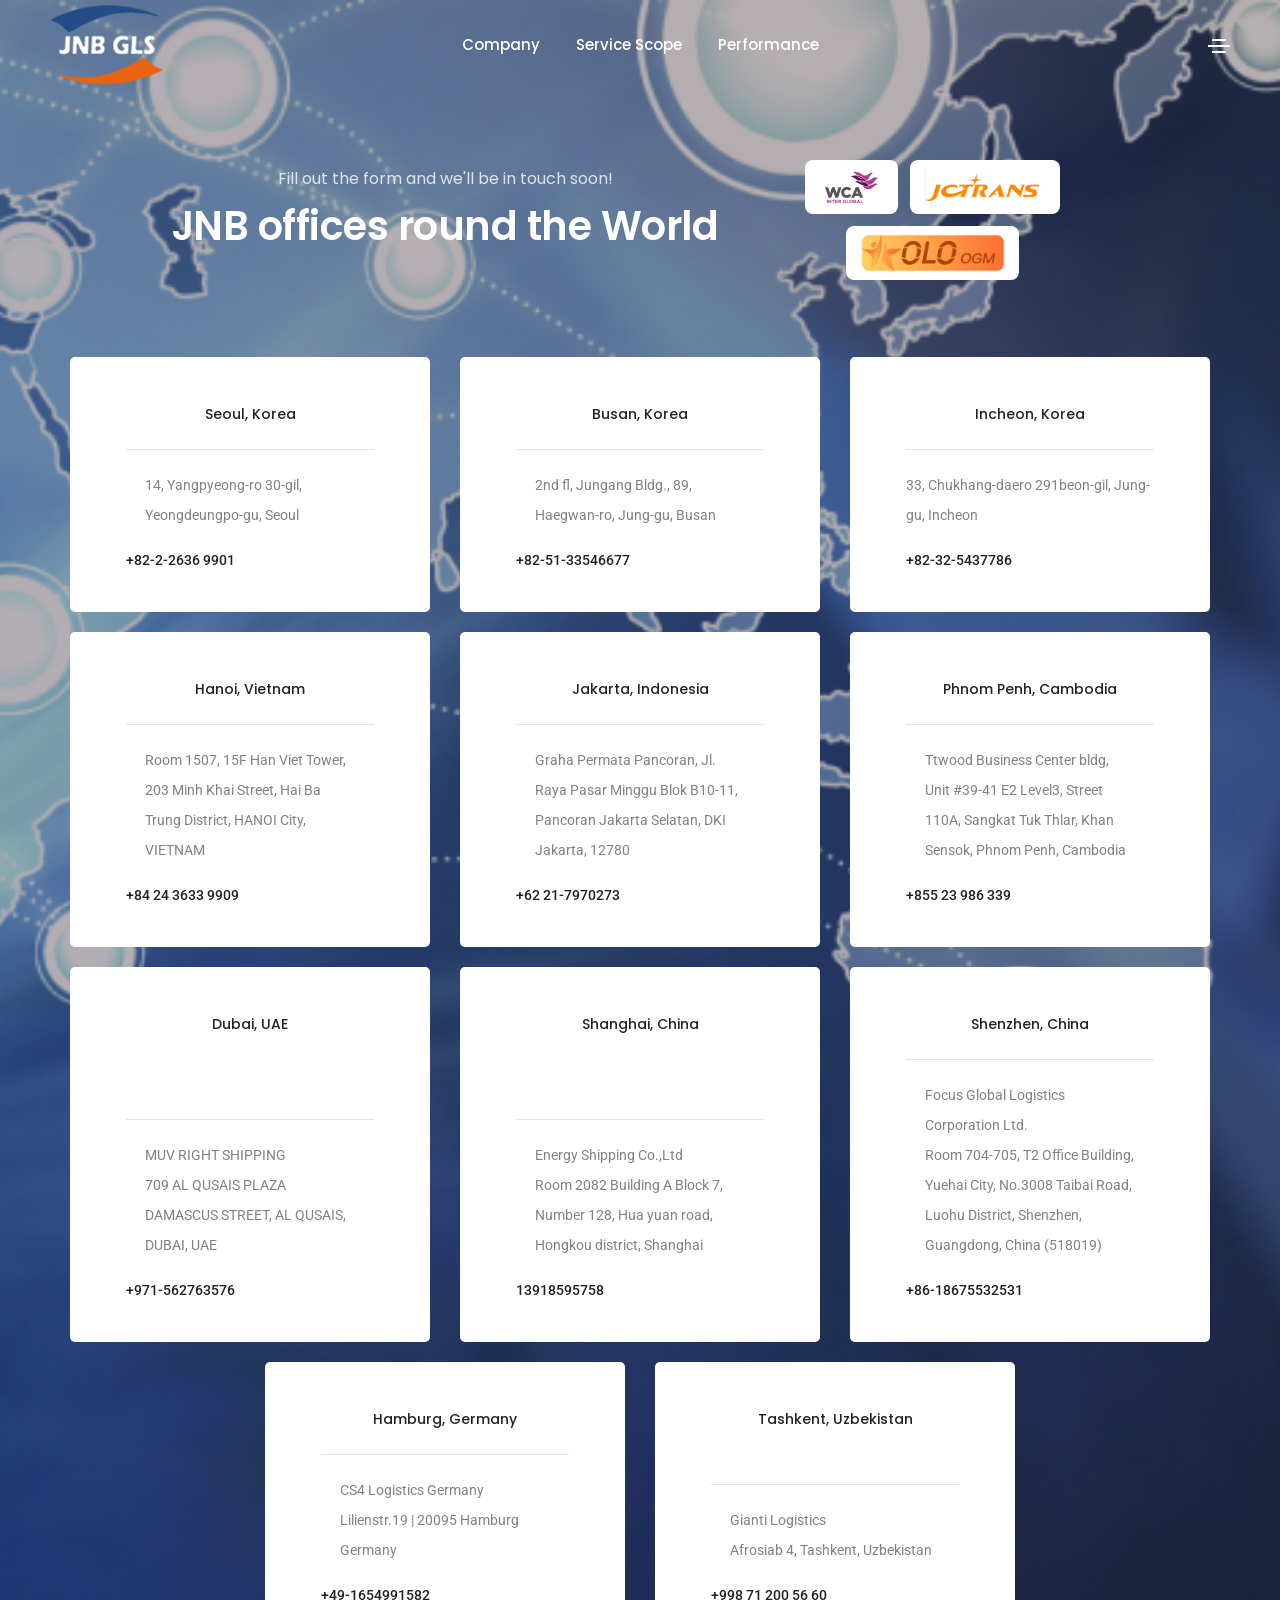
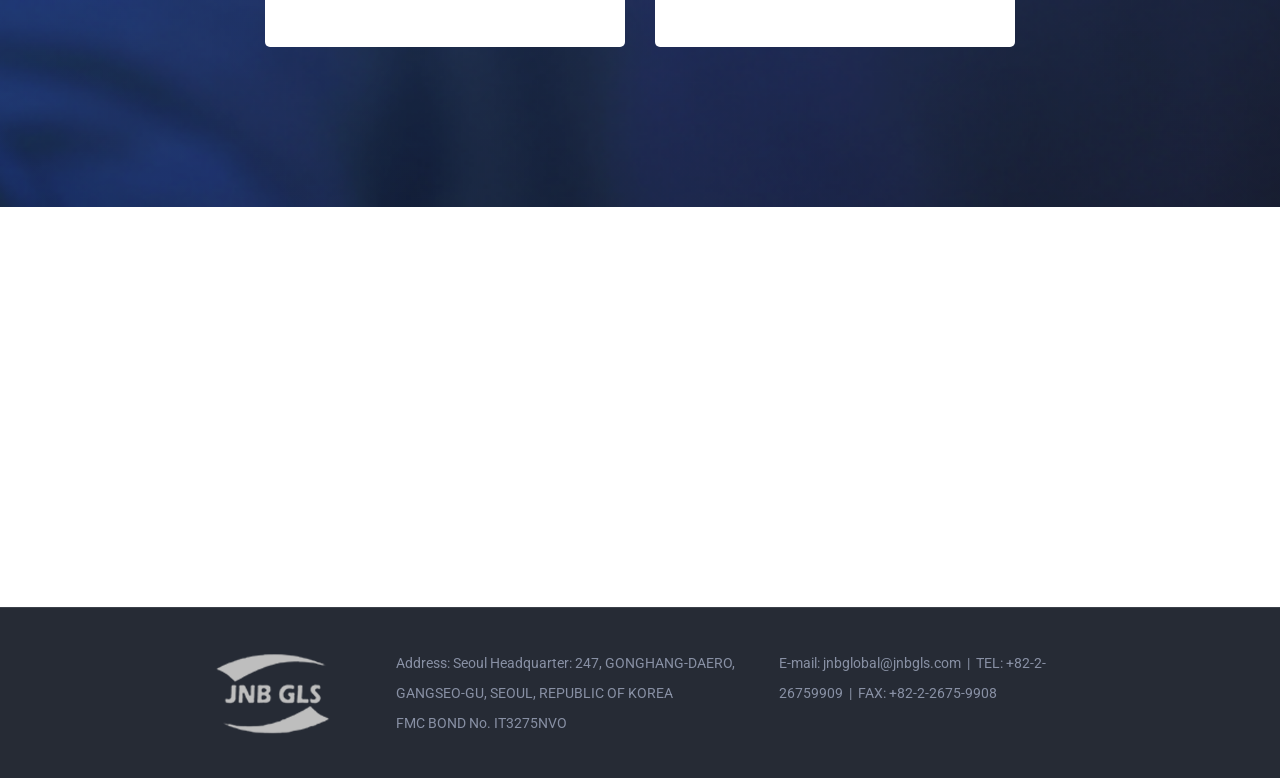
==== commit b7b21580: "Add WCA/JCTrans/OLO logos to network page header" ====
--- a/intro/network/index.html
+++ b/intro/network/index.html
@@ -72,10 +72,25 @@
 <section class="bg-extra-dark-gray fancy-box-background big-section cover-background" style="background:url('/img/sub_visual_회사소개.png') no-repeat center center;">
     <div class="opacity-very-light opacity-0-half z-index-minus-1 bg-gradient-sky-blue-pink"></div>
     <div class="container">
-        <div class="row justify-content-center">
-            <div class="col-12 col-lg-7 col-md-9 text-center margin-5-half-rem-bottom sm-margin-3-half-rem-bottom">
+        <div class="row justify-content-center align-items-center">
+            <div class="col-12 col-lg-6 col-md-8 text-center margin-5-half-rem-bottom sm-margin-3-half-rem-bottom">
                 <span class="alt-font text-extra-medium text-white opacity-8 margin-10px-bottom d-block">Fill out the form and we'll be in touch soon!</span>
                 <h4 class="alt-font text-white font-weight-600">JNB offices round the World</h4>
+            </div>
+            <div class="col-12 col-lg-4 col-md-8 text-center margin-5-half-rem-bottom sm-margin-3-half-rem-bottom">
+                <div class="d-flex justify-content-center align-items-center flex-wrap" style="gap:12px;">
+                    <div style="background:#fff;border-radius:8px;padding:8px 14px;">
+                        <img src="/img/WCA logo.jpg" alt="WCA Inter Global" style="height:38px;width:auto;display:block;">
+                    </div>
+                    <div style="background:#fff;border-radius:8px;padding:8px 14px;">
+                        <img src="/img/jcTrans.jpg" alt="JCTrans" style="height:38px;width:auto;display:block;">
+                    </div>
+                    <div style="background:#fff;border-radius:8px;padding:8px 14px;">
+                        <a href="https://www.olofamily.com/Shop/9491.html" target="_blank" rel="noopener">
+                            <img src="/img/OLO logo.jpg" alt="OLO OGM - True Companion Logistics" style="height:38px;width:auto;display:block;">
+                        </a>
+                    </div>
+                </div>
             </div>
         </div>
         <div class="row align-items-stretch justify-content-center">
--- a/css/custom.css
+++ b/css/custom.css
@@ -1,4 +1,4 @@
-body{font-size: 16px;}
+body{font-size: 14px;}
 header .navbar .navbar-brand img, header.side-menu .logo img, header .sidebar-nav-menu .navbar-brand img,footer .footer-logo img{max-height: none;}
 .services-box-style-01 .services-icon a > i,.feather{position: absolute; top:50%; transform: translate(-50%, -50%);}
 .btn.btn-expand-ltr span{background-color: #e86412;}
@@ -52,4 +52,10 @@
 }
 .fancy-box-item .feature-box p {
     flex: 1;
+}
+
+/* 네비게이션 메뉴 글자 크기 */
+header .navbar-nav .nav-link,
+header .navbar-nav > li > a {
+    font-size: 15px !important;
 }
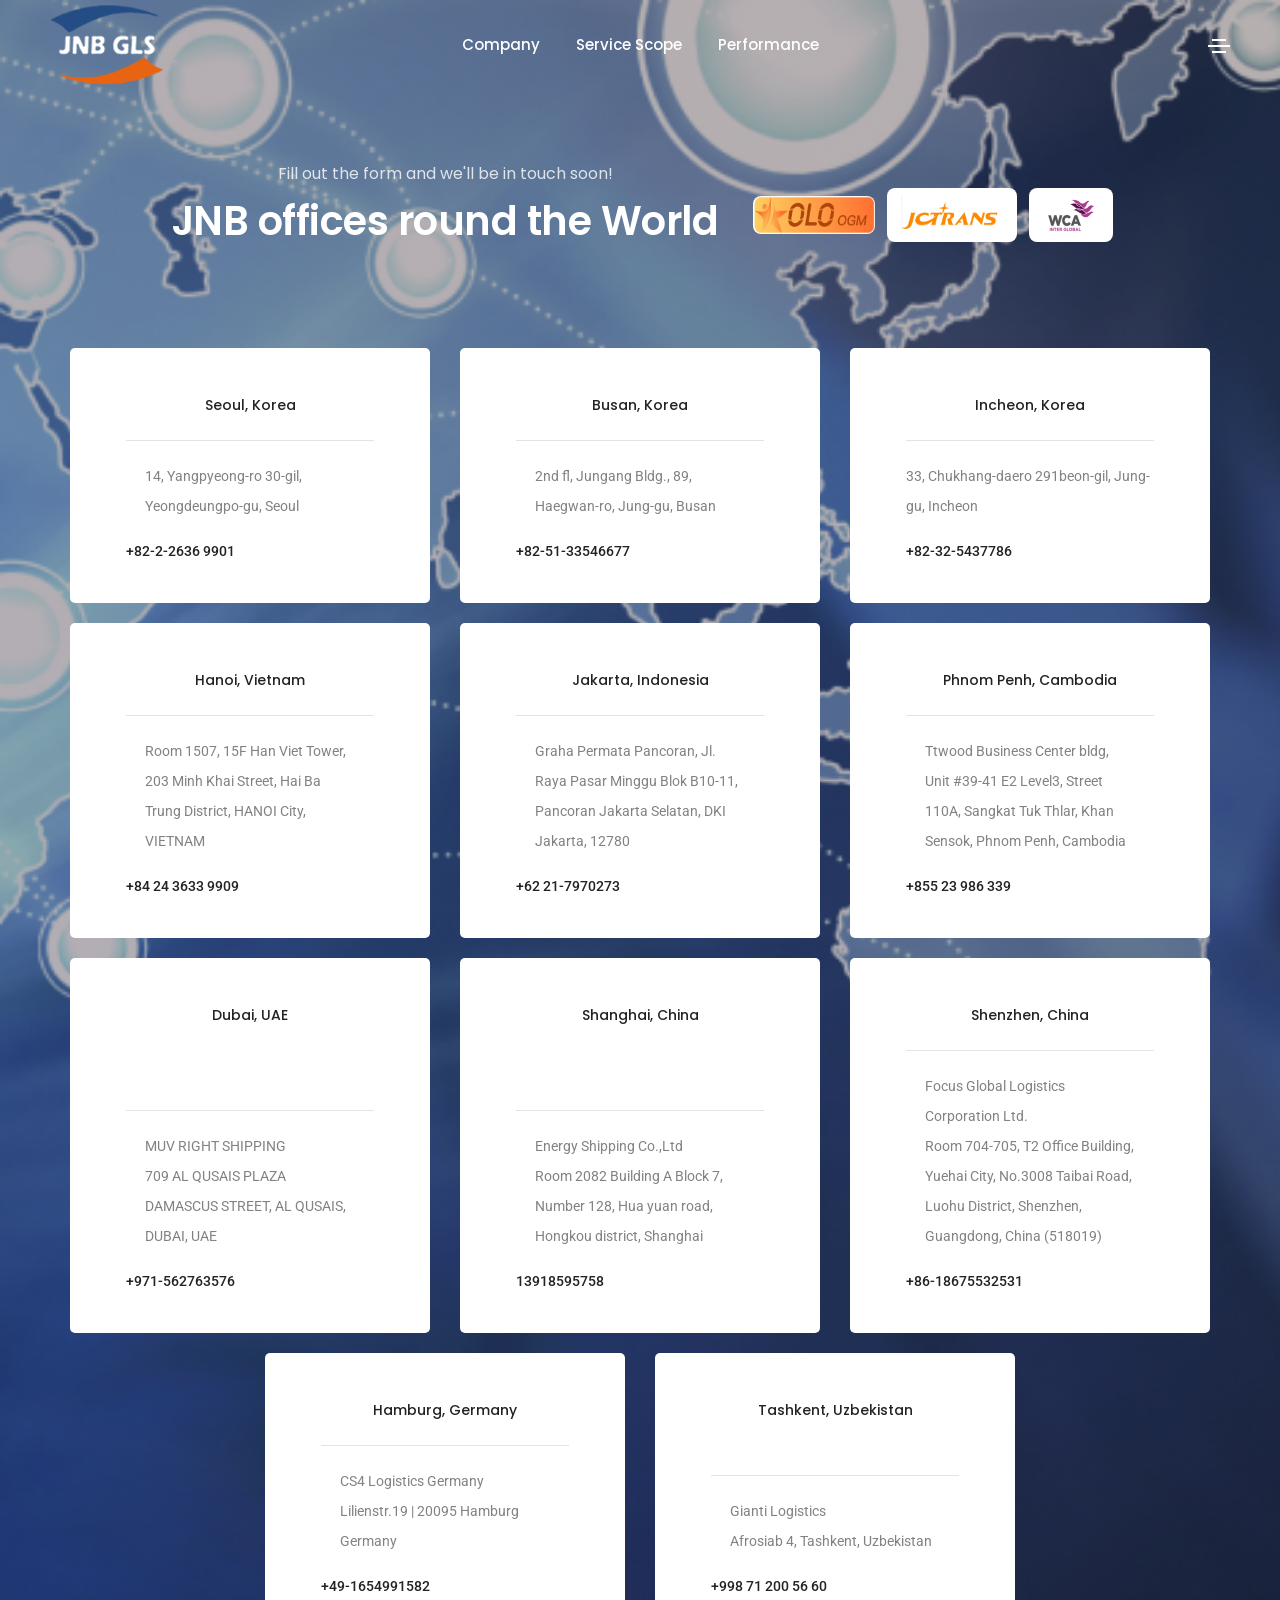
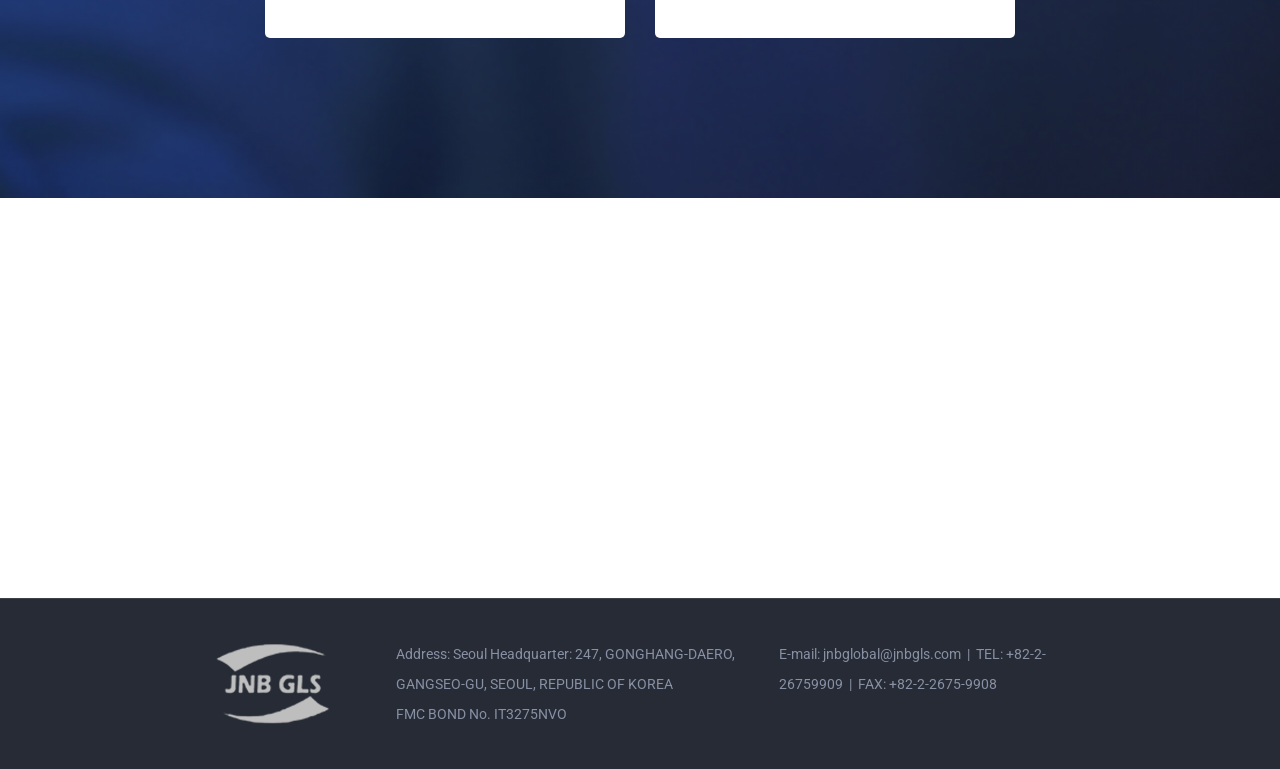
==== commit 75811468: "Reorder logos, remove OLO white bg" ====
--- a/intro/network/index.html
+++ b/intro/network/index.html
@@ -78,17 +78,15 @@
                 <h4 class="alt-font text-white font-weight-600">JNB offices round the World</h4>
             </div>
             <div class="col-12 col-lg-4 col-md-8 text-center margin-5-half-rem-bottom sm-margin-3-half-rem-bottom">
-                <div class="d-flex justify-content-center align-items-center flex-wrap" style="gap:12px;">
+                <div class="d-flex justify-content-center align-items-center flex-nowrap" style="gap:12px;">
+                    <a href="https://www.olofamily.com/Shop/9491.html" target="_blank" rel="noopener" style="border-radius:8px;overflow:hidden;display:block;">
+                        <img src="/img/OLO logo.jpg" alt="OLO OGM - True Companion Logistics" style="height:38px;width:auto;display:block;">
+                    </a>
+                    <div style="background:#fff;border-radius:8px;padding:8px 14px;">
+                        <img src="/img/jcTrans.jpg" alt="JCTrans" style="height:38px;width:auto;display:block;">
+                    </div>
                     <div style="background:#fff;border-radius:8px;padding:8px 14px;">
                         <img src="/img/WCA logo.jpg" alt="WCA Inter Global" style="height:38px;width:auto;display:block;">
-                    </div>
-                    <div style="background:#fff;border-radius:8px;padding:8px 14px;">
-                        <img src="/img/jcTrans.jpg" alt="JCTrans" style="height:38px;width:auto;display:block;">
-                    </div>
-                    <div style="background:#fff;border-radius:8px;padding:8px 14px;">
-                        <a href="https://www.olofamily.com/Shop/9491.html" target="_blank" rel="noopener">
-                            <img src="/img/OLO logo.jpg" alt="OLO OGM - True Companion Logistics" style="height:38px;width:auto;display:block;">
-                        </a>
                     </div>
                 </div>
             </div>
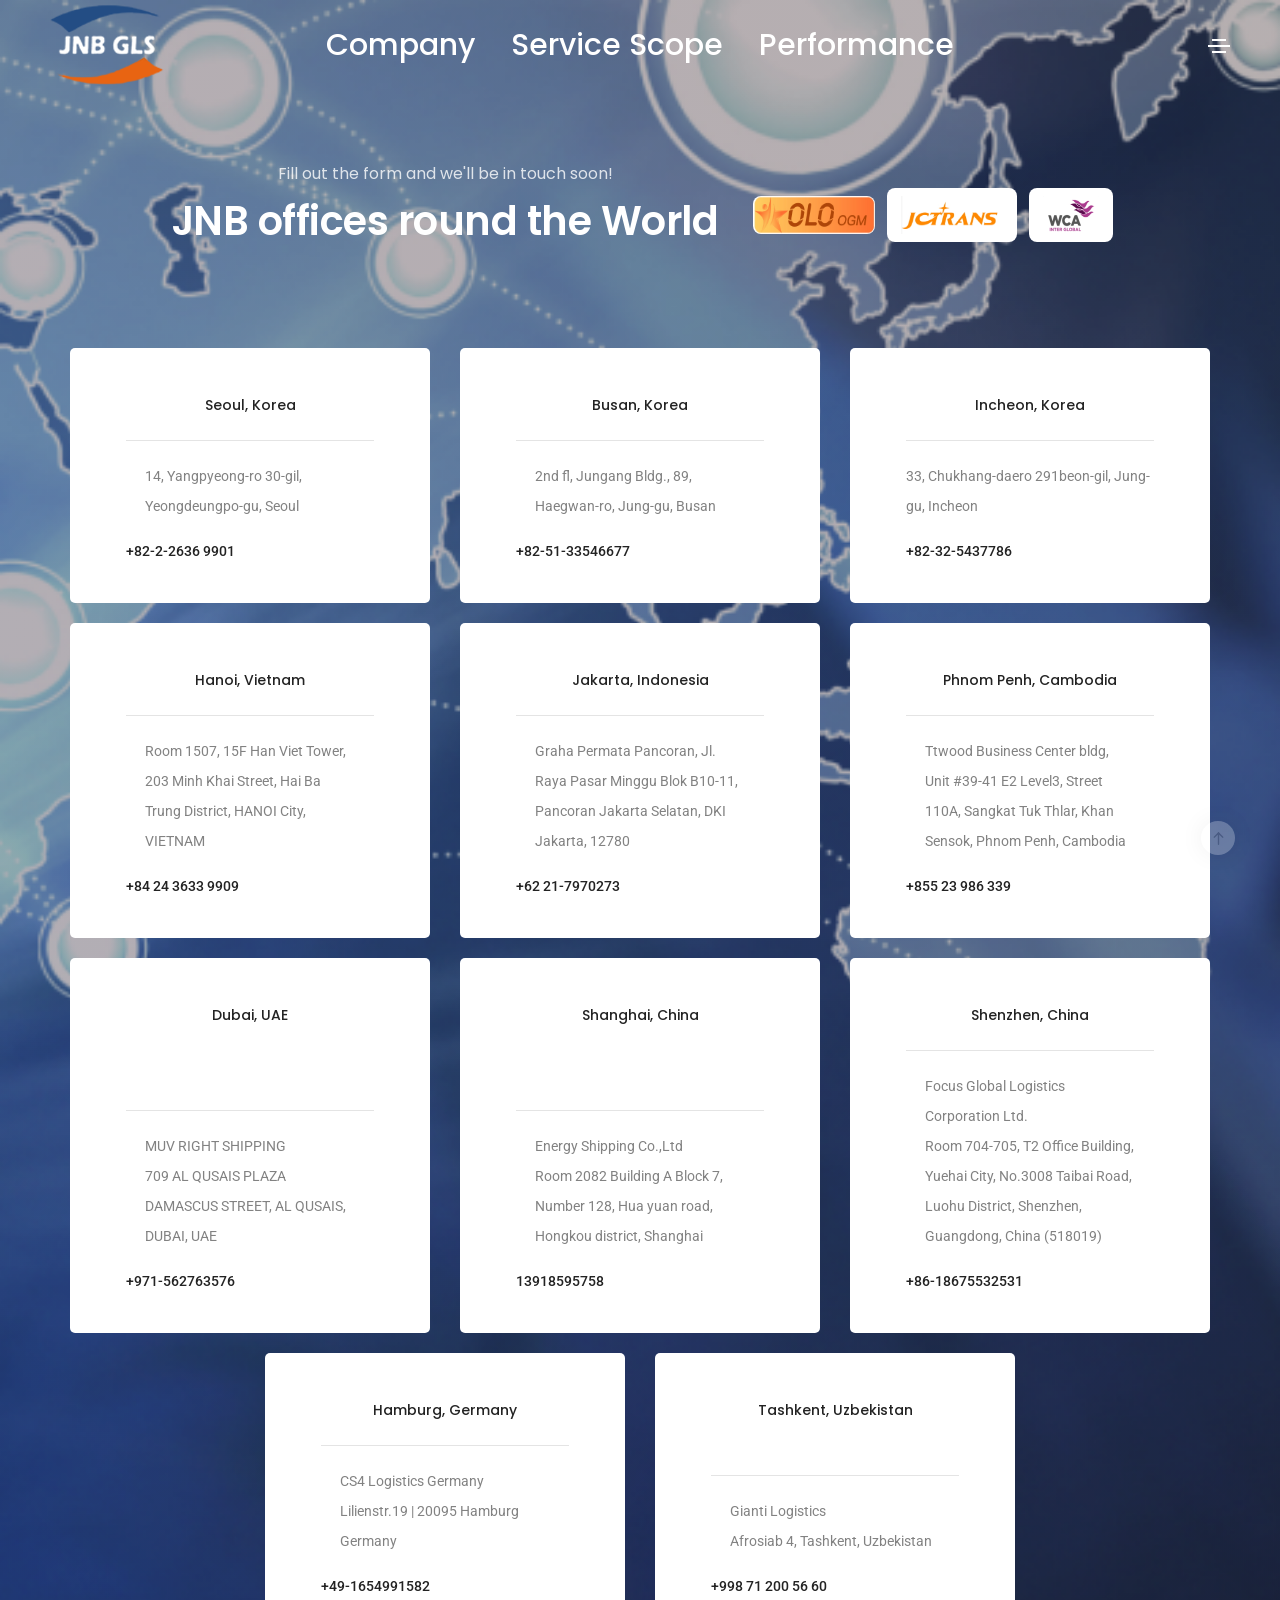
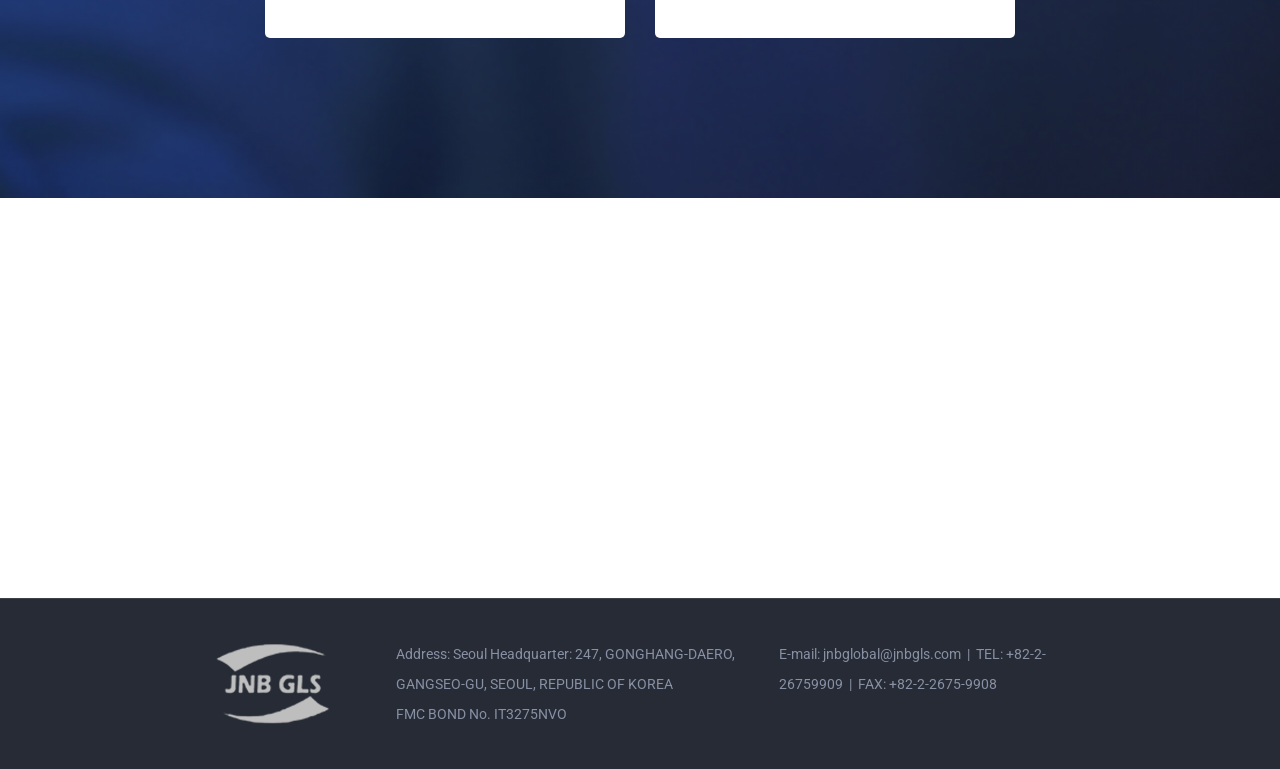
==== commit 5fc50ac2: "Remove OLO link" ====
--- a/intro/network/index.html
+++ b/intro/network/index.html
@@ -79,9 +79,7 @@
             </div>
             <div class="col-12 col-lg-4 col-md-8 text-center margin-5-half-rem-bottom sm-margin-3-half-rem-bottom">
                 <div class="d-flex justify-content-center align-items-center flex-nowrap" style="gap:12px;">
-                    <a href="https://www.olofamily.com/Shop/9491.html" target="_blank" rel="noopener" style="border-radius:8px;overflow:hidden;display:block;">
-                        <img src="/img/OLO logo.jpg" alt="OLO OGM - True Companion Logistics" style="height:38px;width:auto;display:block;">
-                    </a>
+                    <img src="/img/OLO logo.jpg" alt="OLO OGM" style="height:38px;width:auto;display:block;border-radius:8px;overflow:hidden;">
                     <div style="background:#fff;border-radius:8px;padding:8px 14px;">
                         <img src="/img/jcTrans.jpg" alt="JCTrans" style="height:38px;width:auto;display:block;">
                     </div>
--- a/css/custom.css
+++ b/css/custom.css
@@ -55,7 +55,6 @@
 }
 
 /* 네비게이션 메뉴 글자 크기 */
-header .navbar-nav .nav-link,
-header .navbar-nav > li > a {
-    font-size: 15px !important;
+.navbar .navbar-nav .nav-link {
+    font-size: 30px !important;
 }
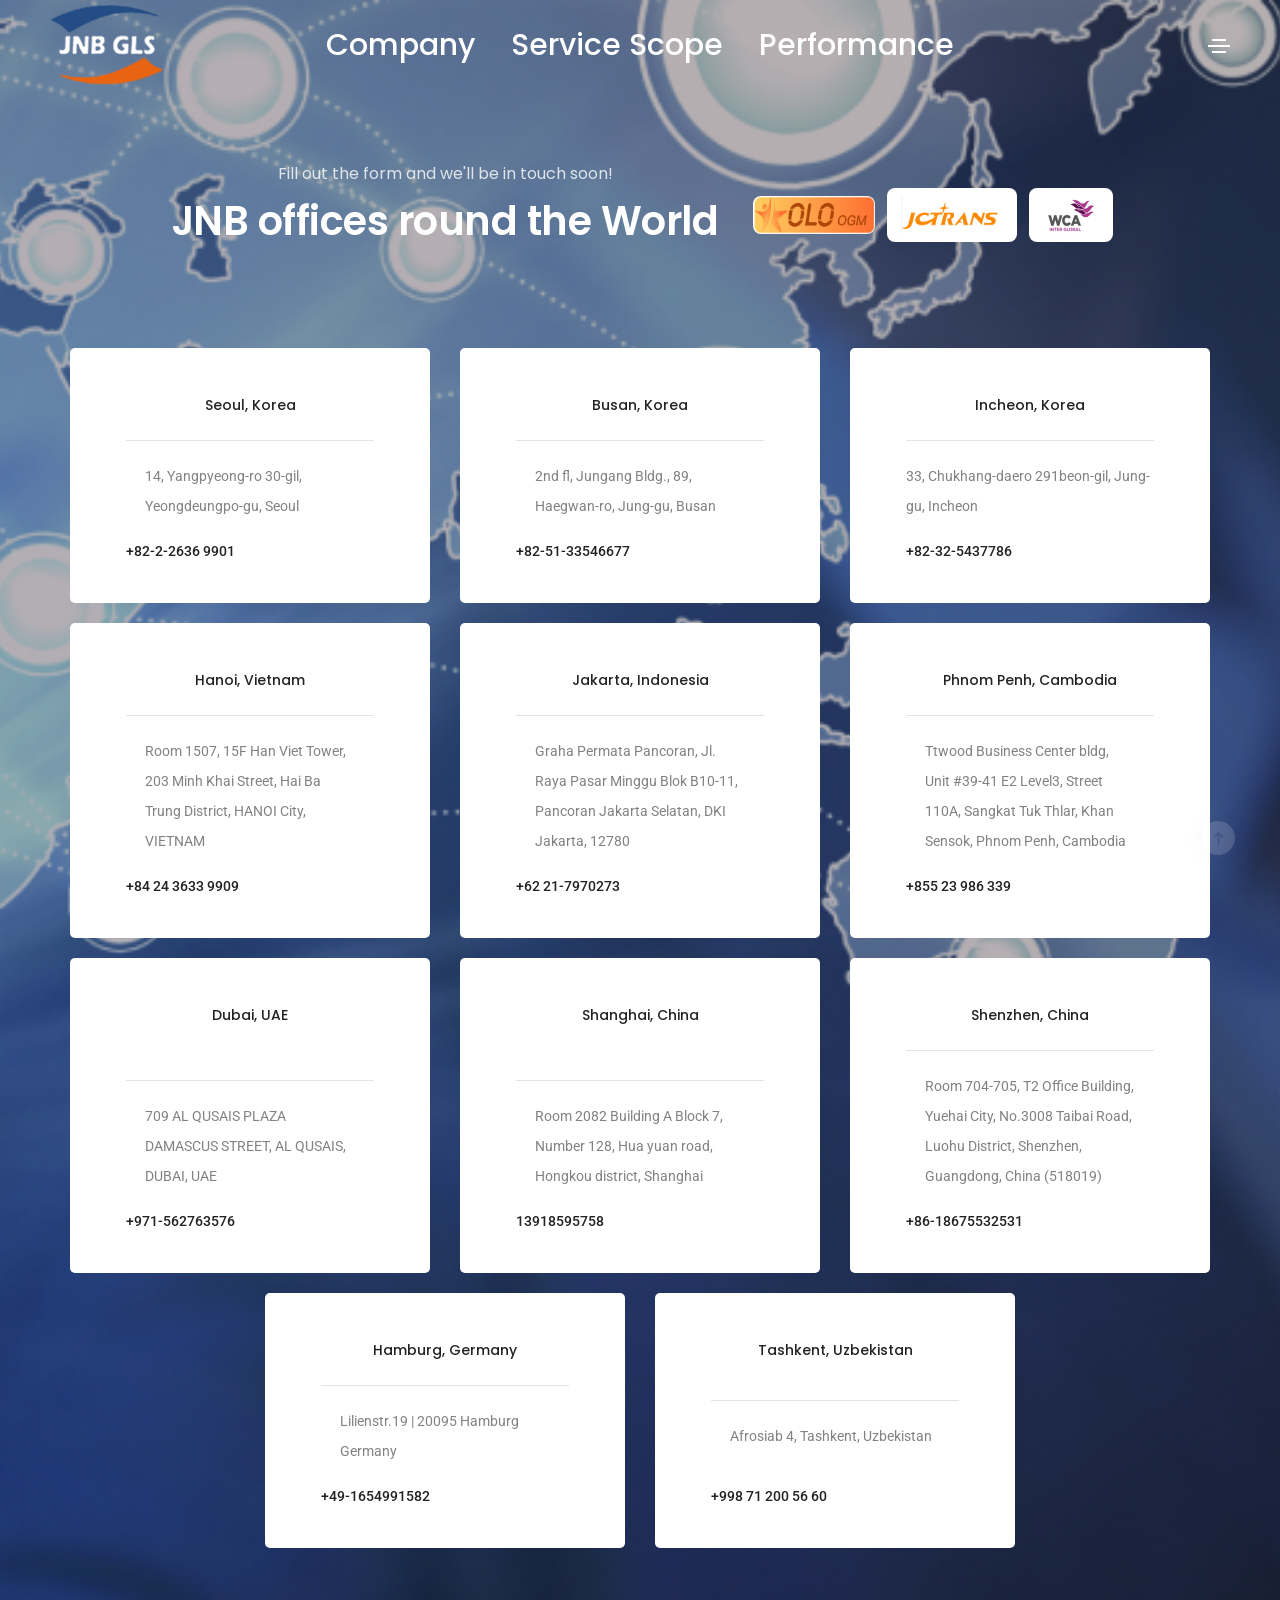
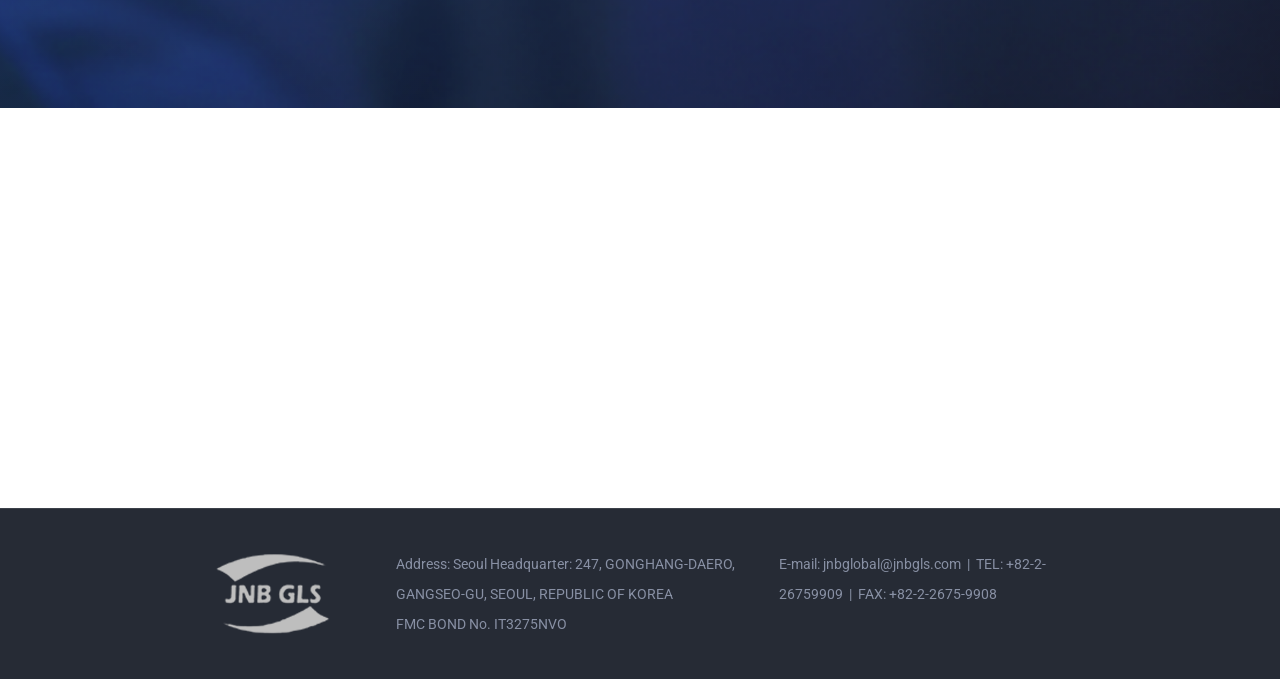
==== commit 5aab0a41: "Remove company names from partner office cards" ====
--- a/intro/network/index.html
+++ b/intro/network/index.html
@@ -170,7 +170,7 @@
                         <span class="alt-font d-block font-weight-500 text-extra-dark-gray">Dubai, UAE</span>
                     </div>
                     <div class="bg-medium-gray margin-20px-tb w-100 h-1px"></div>
-                    <p class="margin-10px-bottom w-85 lg-w-100 sm-w-75 xs-w-85">MUV RIGHT SHIPPING<br>709 AL QUSAIS PLAZA DAMASCUS STREET, AL QUSAIS, DUBAI, UAE</p>
+                    <p class="margin-10px-bottom w-85 lg-w-100 sm-w-75 xs-w-85">709 AL QUSAIS PLAZA DAMASCUS STREET, AL QUSAIS, DUBAI, UAE</p>
                     <span class="d-block font-weight-500 margin-10px-top text-extra-dark-gray line-height-20px w-100">+971-562763576</span>
                 </div>
             </div>
@@ -182,7 +182,7 @@
                         <span class="alt-font d-block font-weight-500 text-extra-dark-gray">Shanghai, China</span>
                     </div>
                     <div class="bg-medium-gray margin-20px-tb w-100 h-1px"></div>
-                    <p class="margin-10px-bottom w-85 lg-w-100 sm-w-75 xs-w-85">Energy Shipping Co.,Ltd<br>Room 2082 Building A Block 7, Number 128, Hua yuan road, Hongkou district, Shanghai</p>
+                    <p class="margin-10px-bottom w-85 lg-w-100 sm-w-75 xs-w-85">Room 2082 Building A Block 7, Number 128, Hua yuan road, Hongkou district, Shanghai</p>
                     <span class="d-block font-weight-500 margin-10px-top text-extra-dark-gray line-height-20px w-100">13918595758</span>
                 </div>
             </div>
@@ -194,7 +194,7 @@
                         <span class="alt-font d-block font-weight-500 text-extra-dark-gray">Shenzhen, China</span>
                     </div>
                     <div class="bg-medium-gray margin-20px-tb w-100 h-1px"></div>
-                    <p class="margin-10px-bottom w-85 lg-w-100 sm-w-75 xs-w-85">Focus Global Logistics Corporation Ltd.<br>Room 704-705, T2 Office Building, Yuehai City, No.3008 Taibai Road, Luohu District, Shenzhen, Guangdong, China (518019)</p>
+                    <p class="margin-10px-bottom w-85 lg-w-100 sm-w-75 xs-w-85">Room 704-705, T2 Office Building, Yuehai City, No.3008 Taibai Road, Luohu District, Shenzhen, Guangdong, China (518019)</p>
                     <span class="d-block font-weight-500 margin-10px-top text-extra-dark-gray line-height-20px w-100">+86-18675532531</span>
                 </div>
             </div>
@@ -206,7 +206,7 @@
                         <span class="alt-font d-block font-weight-500 text-extra-dark-gray">Hamburg, Germany</span>
                     </div>
                     <div class="bg-medium-gray margin-20px-tb w-100 h-1px"></div>
-                    <p class="margin-10px-bottom w-85 lg-w-100 sm-w-75 xs-w-85">CS4 Logistics Germany<br>Lilienstr.19 | 20095 Hamburg Germany</p>
+                    <p class="margin-10px-bottom w-85 lg-w-100 sm-w-75 xs-w-85">Lilienstr.19 | 20095 Hamburg Germany</p>
                     <span class="d-block font-weight-500 margin-10px-top text-extra-dark-gray line-height-20px w-100">+49-1654991582</span>
                 </div>
             </div>
@@ -218,7 +218,7 @@
                         <span class="alt-font d-block font-weight-500 text-extra-dark-gray">Tashkent, Uzbekistan</span>
                     </div>
                     <div class="bg-medium-gray margin-20px-tb w-100 h-1px"></div>
-                    <p class="margin-10px-bottom w-85 lg-w-100 sm-w-75 xs-w-85">Gianti Logistics<br>Afrosiab 4, Tashkent, Uzbekistan</p>
+                    <p class="margin-10px-bottom w-85 lg-w-100 sm-w-75 xs-w-85">Afrosiab 4, Tashkent, Uzbekistan</p>
                     <span class="d-block font-weight-500 margin-10px-top text-extra-dark-gray line-height-20px w-100">+998 71 200 56 60</span>
                 </div>
             </div>
